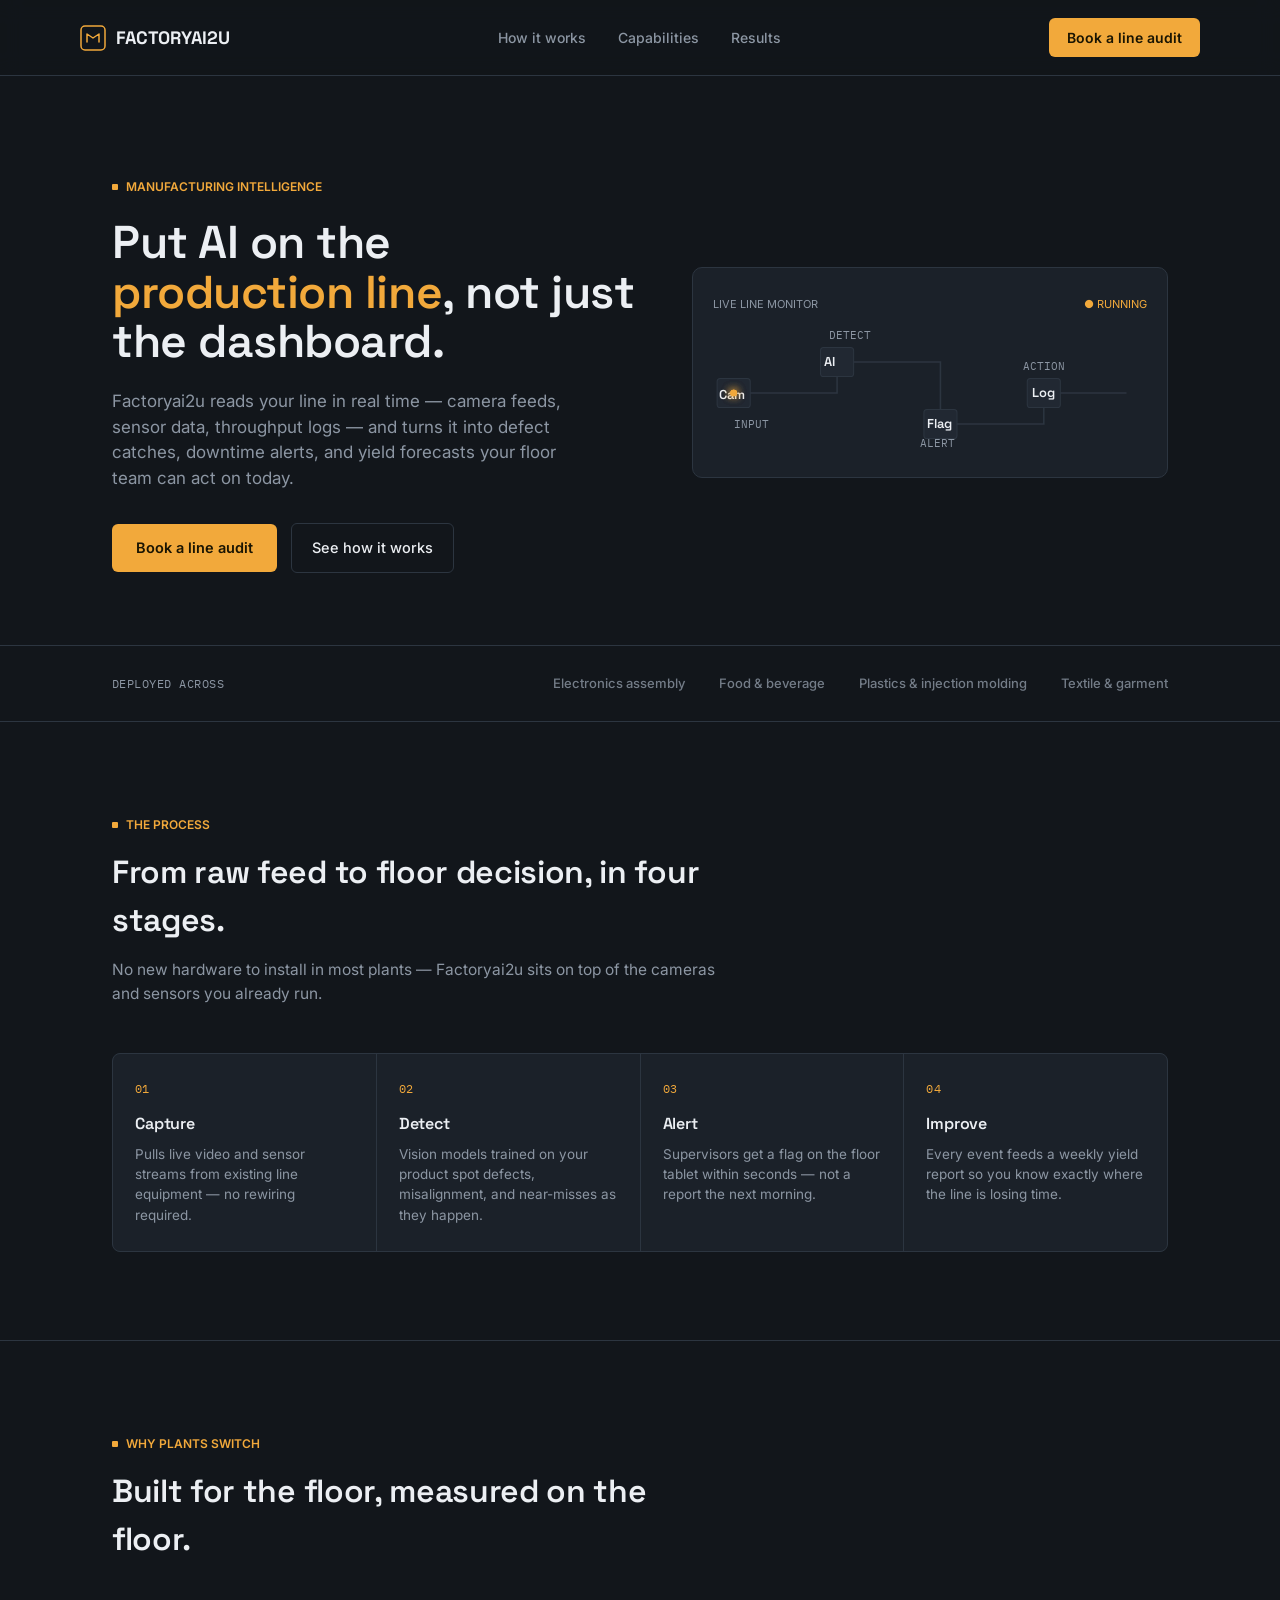
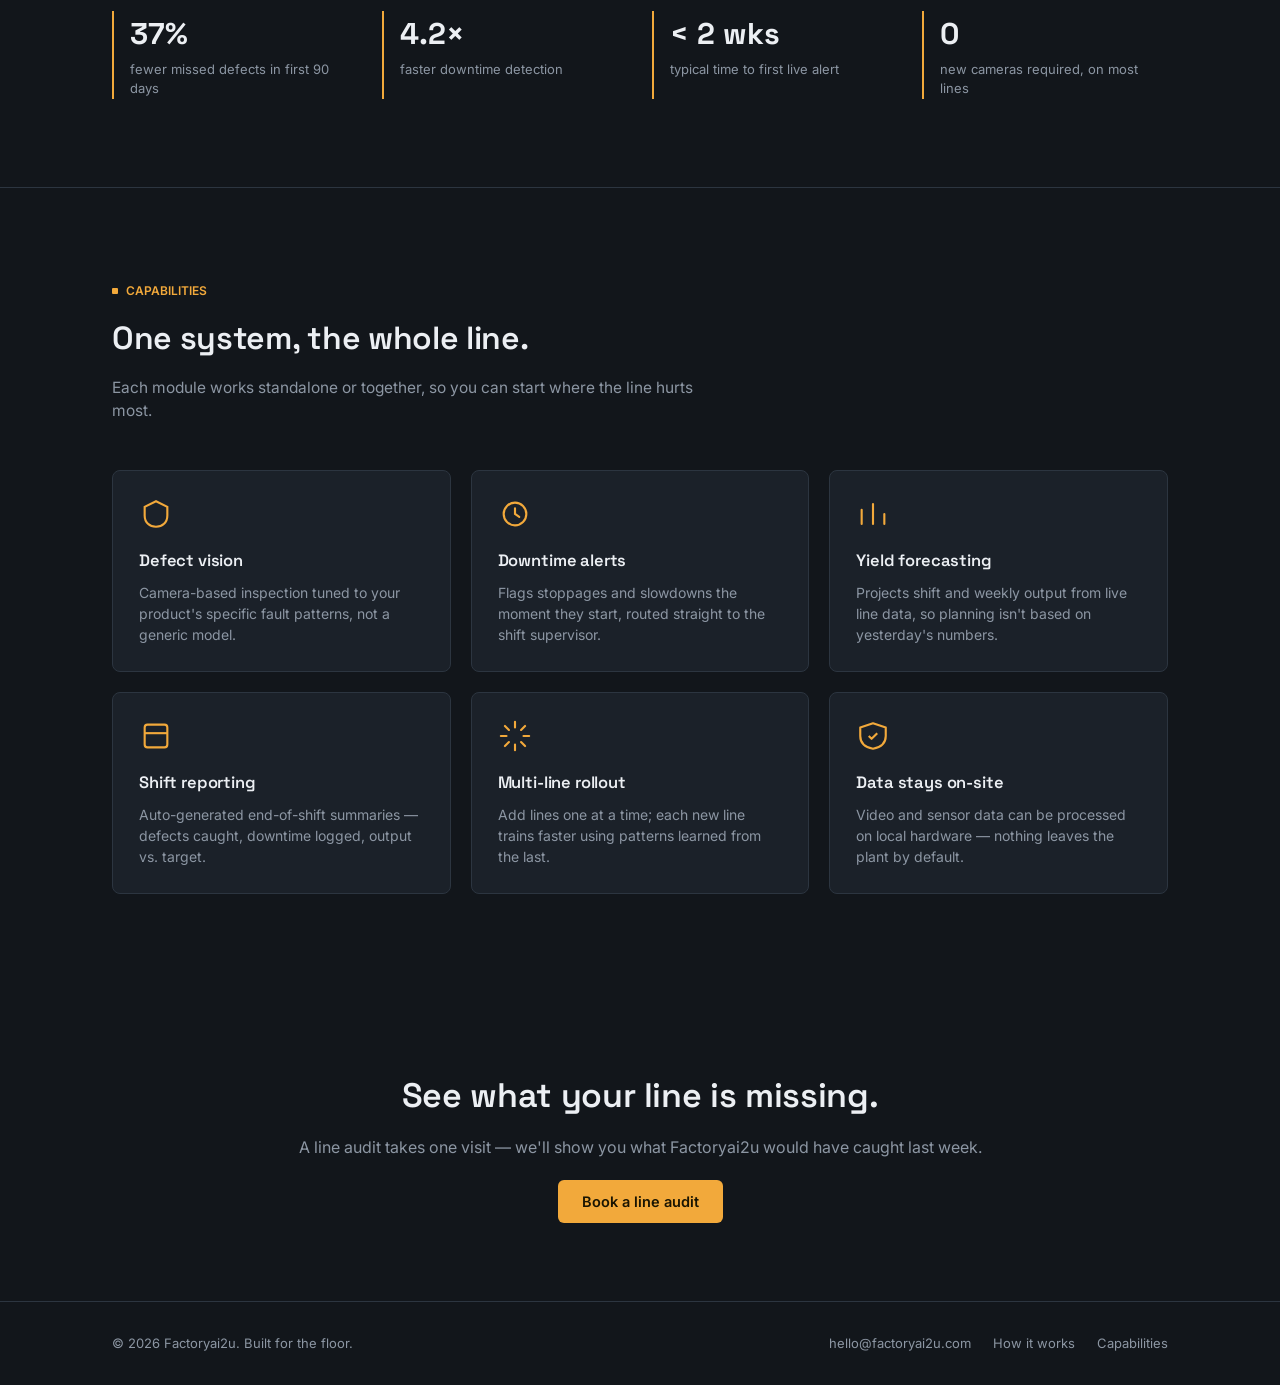
==== index.html @ 5de9c5d9 "Add files via upload" ====
<!DOCTYPE html>
<html lang="en">
<head>
<meta charset="UTF-8">
<meta name="viewport" content="width=device-width, initial-scale=1.0">
<title>Factoryai2u — AI for the Production Line</title>
<link rel="preconnect" href="https://fonts.googleapis.com">
<link href="https://fonts.googleapis.com/css2?family=Space+Grotesk:wght@400;500;600;700&family=Inter:wght@400;500;600&family=IBM+Plex+Mono:wght@400;500&display=swap" rel="stylesheet">
<style>
  :root{
    --bg: #12161B;
    --surface: #1B2129;
    --surface-2: #212832;
    --line: #2C3540;
    --text: #ECEFF3;
    --text-dim: #8C96A3;
    --amber: #F2A93B;
    --steel: #5B87AC;
    --radius: 6px;
  }
  *{ box-sizing: border-box; margin:0; padding:0; }
  html{ scroll-behavior: smooth; }
  body{
    background: var(--bg);
    color: var(--text);
    font-family: 'Inter', sans-serif;
    line-height: 1.5;
    -webkit-font-smoothing: antialiased;
  }
  .mono{ font-family:'IBM Plex Mono', monospace; letter-spacing: 0.04em; }
  h1,h2,h3{ font-family:'Space Grotesk', sans-serif; font-weight: 600; letter-spacing: -0.01em; }
  a{ color: inherit; text-decoration:none; }
  img,svg{ display:block; max-width:100%; }
  .wrap{ max-width: 1120px; margin: 0 auto; padding: 0 32px; }

  /* focus visibility */
  a:focus-visible, button:focus-visible{
    outline: 2px solid var(--amber);
    outline-offset: 3px;
  }

  /* ---------- Header ---------- */
  header{
    position: sticky; top:0; z-index: 50;
    background: rgba(18,22,27,0.85);
    backdrop-filter: blur(10px);
    border-bottom: 1px solid var(--line);
  }
  .nav{
    display:flex; align-items:center; justify-content:space-between;
    padding: 18px 0;
  }
  .logo{
    display:flex; align-items:center; gap:10px;
    font-family:'Space Grotesk', sans-serif; font-weight:700; font-size: 18px;
  }
  .logo-mark{
    width: 26px; height: 26px; flex-shrink:0;
  }
  .nav-links{ display:flex; gap: 32px; }
  .nav-links a{ color: var(--text-dim); font-size: 14px; font-weight:500; transition: color .15s; }
  .nav-links a:hover{ color: var(--text); }
  .nav-cta{
    background: var(--amber); color: #1A1502;
    padding: 9px 18px; border-radius: var(--radius);
    font-size: 14px; font-weight: 600;
    transition: transform .15s ease, box-shadow .15s ease;
  }
  .nav-cta:hover{ transform: translateY(-1px); box-shadow: 0 4px 14px rgba(242,169,59,0.25); }
  .nav-toggle{ display:none; }

  /* ---------- Hero ---------- */
  .hero{
    padding: 96px 0 72px;
    border-bottom: 1px solid var(--line);
    position: relative;
    overflow:hidden;
  }
  .hero-grid{
    display:grid; grid-template-columns: 1.1fr 1fr; gap: 56px; align-items:center;
  }
  .eyebrow{
    display:inline-flex; align-items:center; gap:8px;
    color: var(--amber); font-size: 12px; font-weight:600;
    text-transform: uppercase; margin-bottom: 22px;
  }
  .eyebrow::before{
    content:''; width:6px; height:6px; background: var(--amber); border-radius:1px;
    display:inline-block;
  }
  .hero h1{
    font-size: 46px; line-height: 1.08; margin-bottom: 22px;
  }
  .hero h1 .accent{ color: var(--amber); }
  .hero p.lead{
    color: var(--text-dim); font-size: 17px; max-width: 480px; margin-bottom: 32px;
  }
  .hero-actions{ display:flex; gap: 14px; align-items:center; flex-wrap:wrap; }
  .btn-primary{
    background: var(--amber); color:#1A1502; padding: 13px 24px;
    border-radius: var(--radius); font-weight:600; font-size:14.5px;
    transition: transform .15s ease, box-shadow .15s ease;
  }
  .btn-primary:hover{ transform: translateY(-1px); box-shadow: 0 6px 18px rgba(242,169,59,0.25); }
  .btn-ghost{
    color: var(--text); padding: 13px 20px; font-size:14.5px; font-weight:500;
    border: 1px solid var(--line); border-radius: var(--radius);
    transition: border-color .15s ease, background .15s ease;
  }
  .btn-ghost:hover{ border-color: var(--steel); background: rgba(91,135,172,0.08); }

  /* Schematic diagram - signature element */
  .schematic{
    background: var(--surface);
    border: 1px solid var(--line);
    border-radius: 10px;
    padding: 28px 20px 22px;
    position: relative;
  }
  .schematic-label{
    color: var(--text-dim); font-size: 11px; text-transform: uppercase;
    margin-bottom: 18px; display:flex; justify-content: space-between;
  }
  .schematic-label span:last-child{ color: var(--amber); }
  #line-diagram{ width:100%; height:auto; }
  .flow-dot{
    fill: var(--amber);
    filter: drop-shadow(0 0 4px rgba(242,169,59,0.7));
  }
  .stage-label{
    fill: var(--text-dim); font-family:'IBM Plex Mono', monospace; font-size: 10.5px;
  }
  .stage-title{
    fill: var(--text); font-family:'Space Grotesk', sans-serif; font-size: 12.5px; font-weight:600;
  }
  .flow-path{
    fill:none; stroke: var(--line); stroke-width: 1.5;
  }
  .node-box{
    fill: var(--surface-2); stroke: var(--line); stroke-width:1;
  }

  @media (prefers-reduced-motion: no-preference){
    .flow-dot{ animation: travel 4.5s linear infinite; offset-rotate: 0deg; }
    .flow-dot.d2{ animation-delay: 1.5s; }
    .flow-dot.d3{ animation-delay: 3s; }
    @keyframes travel{
      0%{ offset-distance: 0%; opacity: 0; }
      5%{ opacity: 1; }
      95%{ opacity: 1; }
      100%{ offset-distance: 100%; opacity: 0; }
    }
    .flow-dot{ offset-path: path("M20,60 H120 V30 H220 V90 H320 V60 H400"); }
  }

  /* ---------- Logos strip ---------- */
  .strip{
    padding: 28px 0; border-bottom: 1px solid var(--line);
  }
  .strip-inner{
    display:flex; align-items:center; justify-content:space-between; flex-wrap:wrap; gap: 18px;
  }
  .strip-label{ color: var(--text-dim); font-size: 12px; }
  .strip-items{ display:flex; gap: 34px; flex-wrap:wrap; }
  .strip-items span{ color: var(--text-dim); font-size: 13px; font-weight:500; opacity:.8; }

  /* ---------- Pipeline section ---------- */
  .section{ padding: 88px 0; border-bottom: 1px solid var(--line); }
  .section-head{ max-width: 620px; margin-bottom: 48px; }
  .section-head .eyebrow{ margin-bottom: 14px; }
  .section-head h2{ font-size: 32px; margin-bottom: 14px; }
  .section-head p{ color: var(--text-dim); font-size: 15.5px; }

  .pipeline{
    display:grid; grid-template-columns: repeat(4, 1fr); gap: 1px;
    background: var(--line); border: 1px solid var(--line); border-radius: 8px; overflow:hidden;
  }
  .stage{
    background: var(--surface); padding: 26px 22px;
  }
  .stage .num{
    font-family:'IBM Plex Mono', monospace; color: var(--amber); font-size: 12px; margin-bottom: 14px; display:block;
  }
  .stage h3{ font-size: 16px; margin-bottom: 8px; }
  .stage p{ color: var(--text-dim); font-size: 13.5px; }

  /* ---------- Metrics ---------- */
  .metrics{
    display:grid; grid-template-columns: repeat(4,1fr); gap: 24px;
  }
  .metric{ border-left: 2px solid var(--amber); padding-left: 16px; }
  .metric .val{ font-family:'Space Grotesk', sans-serif; font-size: 30px; font-weight:700; }
  .metric .lbl{ color: var(--text-dim); font-size: 13px; margin-top: 4px; }

  /* ---------- Capabilities ---------- */
  .cap-grid{
    display:grid; grid-template-columns: repeat(3, 1fr); gap: 20px;
  }
  .cap{
    background: var(--surface); border:1px solid var(--line); border-radius: 8px; padding: 26px;
    transition: border-color .15s ease, transform .15s ease;
  }
  .cap:hover{ border-color: var(--steel); transform: translateY(-2px); }
  .cap-icon{ width: 34px; height:34px; margin-bottom: 18px; color: var(--amber); }
  .cap h3{ font-size: 16.5px; margin-bottom: 8px; }
  .cap p{ color: var(--text-dim); font-size: 14px; }

  /* ---------- CTA ---------- */
  .cta{
    padding: 88px 0;
    text-align:center;
  }
  .cta h2{ font-size: 34px; margin-bottom: 14px; }
  .cta p{ color: var(--text-dim); font-size: 16px; margin-bottom: 30px; }

  footer{
    border-top: 1px solid var(--line); padding: 32px 0;
  }
  .foot-row{
    display:flex; justify-content:space-between; align-items:center; flex-wrap:wrap; gap: 14px;
  }
  .foot-row p{ color: var(--text-dim); font-size: 13px; }
  .foot-links{ display:flex; gap: 22px; }
  .foot-links a{ color: var(--text-dim); font-size: 13px; }
  .foot-links a:hover{ color: var(--text); }

  @media (max-width: 860px){
    .hero-grid{ grid-template-columns: 1fr; }
    .hero h1{ font-size: 34px; }
    .pipeline{ grid-template-columns: 1fr 1fr; }
    .metrics{ grid-template-columns: 1fr 1fr; }
    .cap-grid{ grid-template-columns: 1fr; }
    .nav-links{ display:none; }
  }
</style>
</head>
<body>

<header>
  <div class="wrap nav">
    <div class="logo">
      <svg class="logo-mark" viewBox="0 0 26 26" fill="none">
        <rect x="1" y="1" width="24" height="24" rx="4" stroke="#F2A93B" stroke-width="1.5"/>
        <path d="M7 17V9L13 13L19 9V17" stroke="#F2A93B" stroke-width="1.5" stroke-linecap="round" stroke-linejoin="round"/>
      </svg>
      FACTORYAI2U
    </div>
    <nav class="nav-links">
      <a href="#pipeline">How it works</a>
      <a href="#capabilities">Capabilities</a>
      <a href="#metrics">Results</a>
    </nav>
    <a href="#contact" class="nav-cta">Book a line audit</a>
  </div>
</header>

<section class="hero">
  <div class="wrap hero-grid">
    <div>
      <div class="eyebrow">Manufacturing intelligence</div>
      <h1>Put AI on the <span class="accent">production line</span>, not just the dashboard.</h1>
      <p class="lead">Factoryai2u reads your line in real time — camera feeds, sensor data, throughput logs — and turns it into defect catches, downtime alerts, and yield forecasts your floor team can act on today.</p>
      <div class="hero-actions">
        <a href="#contact" class="btn-primary">Book a line audit</a>
        <a href="#pipeline" class="btn-ghost">See how it works</a>
      </div>
    </div>

    <div class="schematic">
      <div class="schematic-label">
        <span>LIVE LINE MONITOR</span>
        <span>● RUNNING</span>
      </div>
      <svg id="line-diagram" viewBox="0 0 420 120" xmlns="http://www.w3.org/2000/svg">
        <path class="flow-path" d="M20,60 H120 V30 H220 V90 H320 V60 H400"/>
        <rect class="node-box" x="4" y="46" width="32" height="28" rx="3"/>
        <rect class="node-box" x="104" y="16" width="32" height="28" rx="3"/>
        <rect class="node-box" x="204" y="76" width="32" height="28" rx="3"/>
        <rect class="node-box" x="304" y="46" width="32" height="28" rx="3"/>
        <text class="stage-label" x="20" y="94">INPUT</text>
        <text class="stage-title" x="6" y="66">Cam</text>
        <text class="stage-label" x="112" y="8">DETECT</text>
        <text class="stage-title" x="107" y="34">AI</text>
        <text class="stage-label" x="200" y="112">ALERT</text>
        <text class="stage-title" x="207" y="94">Flag</text>
        <text class="stage-label" x="300" y="38">ACTION</text>
        <text class="stage-title" x="309" y="64">Log</text>
        <circle class="flow-dot" r="3.2"/>
        <circle class="flow-dot d2" r="3.2"/>
        <circle class="flow-dot d3" r="3.2"/>
      </svg>
    </div>
  </div>
</section>

<section class="strip">
  <div class="wrap strip-inner">
    <span class="strip-label mono">DEPLOYED ACROSS</span>
    <div class="strip-items">
      <span>Electronics assembly</span>
      <span>Food & beverage</span>
      <span>Plastics & injection molding</span>
      <span>Textile & garment</span>
    </div>
  </div>
</section>

<section class="section" id="pipeline">
  <div class="wrap">
    <div class="section-head">
      <div class="eyebrow">The process</div>
      <h2>From raw feed to floor decision, in four stages.</h2>
      <p>No new hardware to install in most plants — Factoryai2u sits on top of the cameras and sensors you already run.</p>
    </div>
    <div class="pipeline">
      <div class="stage">
        <span class="num mono">01</span>
        <h3>Capture</h3>
        <p>Pulls live video and sensor streams from existing line equipment — no rewiring required.</p>
      </div>
      <div class="stage">
        <span class="num mono">02</span>
        <h3>Detect</h3>
        <p>Vision models trained on your product spot defects, misalignment, and near-misses as they happen.</p>
      </div>
      <div class="stage">
        <span class="num mono">03</span>
        <h3>Alert</h3>
        <p>Supervisors get a flag on the floor tablet within seconds — not a report the next morning.</p>
      </div>
      <div class="stage">
        <span class="num mono">04</span>
        <h3>Improve</h3>
        <p>Every event feeds a weekly yield report so you know exactly where the line is losing time.</p>
      </div>
    </div>
  </div>
</section>

<section class="section" id="metrics">
  <div class="wrap">
    <div class="section-head">
      <div class="eyebrow">Why plants switch</div>
      <h2>Built for the floor, measured on the floor.</h2>
    </div>
    <div class="metrics">
      <div class="metric">
        <div class="val">37%</div>
        <div class="lbl">fewer missed defects in first 90 days</div>
      </div>
      <div class="metric">
        <div class="val">4.2×</div>
        <div class="lbl">faster downtime detection</div>
      </div>
      <div class="metric">
        <div class="val">&lt; 2 wks</div>
        <div class="lbl">typical time to first live alert</div>
      </div>
      <div class="metric">
        <div class="val">0</div>
        <div class="lbl">new cameras required, on most lines</div>
      </div>
    </div>
  </div>
</section>

<section class="section" id="capabilities" style="border-bottom:none;">
  <div class="wrap">
    <div class="section-head">
      <div class="eyebrow">Capabilities</div>
      <h2>One system, the whole line.</h2>
      <p>Each module works standalone or together, so you can start where the line hurts most.</p>
    </div>
    <div class="cap-grid">
      <div class="cap">
        <svg class="cap-icon" viewBox="0 0 24 24" fill="none"><path d="M12 3L4 7v6c0 5 3.5 8 8 8s8-3 8-8V7l-8-4z" stroke="currentColor" stroke-width="1.5"/></svg>
        <h3>Defect vision</h3>
        <p>Camera-based inspection tuned to your product's specific fault patterns, not a generic model.</p>
      </div>
      <div class="cap">
        <svg class="cap-icon" viewBox="0 0 24 24" fill="none"><circle cx="12" cy="12" r="8" stroke="currentColor" stroke-width="1.5"/><path d="M12 8v4l3 2" stroke="currentColor" stroke-width="1.5" stroke-linecap="round"/></svg>
        <h3>Downtime alerts</h3>
        <p>Flags stoppages and slowdowns the moment they start, routed straight to the shift supervisor.</p>
      </div>
      <div class="cap">
        <svg class="cap-icon" viewBox="0 0 24 24" fill="none"><path d="M4 19V9M12 19V5M20 19v-7" stroke="currentColor" stroke-width="1.5" stroke-linecap="round"/></svg>
        <h3>Yield forecasting</h3>
        <p>Projects shift and weekly output from live line data, so planning isn't based on yesterday's numbers.</p>
      </div>
      <div class="cap">
        <svg class="cap-icon" viewBox="0 0 24 24" fill="none"><rect x="4" y="4" width="16" height="16" rx="2" stroke="currentColor" stroke-width="1.5"/><path d="M4 10h16" stroke="currentColor" stroke-width="1.5"/></svg>
        <h3>Shift reporting</h3>
        <p>Auto-generated end-of-shift summaries — defects caught, downtime logged, output vs. target.</p>
      </div>
      <div class="cap">
        <svg class="cap-icon" viewBox="0 0 24 24" fill="none"><path d="M12 2v4M12 18v4M4.9 4.9l2.8 2.8M16.3 16.3l2.8 2.8M2 12h4M18 12h4M4.9 19.1l2.8-2.8M16.3 7.7l2.8-2.8" stroke="currentColor" stroke-width="1.5" stroke-linecap="round"/></svg>
        <h3>Multi-line rollout</h3>
        <p>Add lines one at a time; each new line trains faster using patterns learned from the last.</p>
      </div>
      <div class="cap">
        <svg class="cap-icon" viewBox="0 0 24 24" fill="none"><path d="M9 12l2 2 4-4M21 12c0 5-3.5 8-9 9-5.5-1-9-4-9-9V6l9-3 9 3v6z" stroke="currentColor" stroke-width="1.5" stroke-linejoin="round"/></svg>
        <h3>Data stays on-site</h3>
        <p>Video and sensor data can be processed on local hardware — nothing leaves the plant by default.</p>
      </div>
    </div>
  </div>
</section>

<section class="cta">
  <div class="wrap" id="contact">
    <h2>See what your line is missing.</h2>
    <p>A line audit takes one visit — we'll show you what Factoryai2u would have caught last week.</p>
    <a href="mailto:hello@factoryai2u.com" class="btn-primary">Book a line audit</a>
  </div>
</section>

<footer>
  <div class="wrap foot-row">
    <p>© 2026 Factoryai2u. Built for the floor.</p>
    <div class="foot-links">
      <a href="mailto:hello@factoryai2u.com">hello@factoryai2u.com</a>
      <a href="#pipeline">How it works</a>
      <a href="#capabilities">Capabilities</a>
    </div>
  </div>
</footer>

</body>
</html>
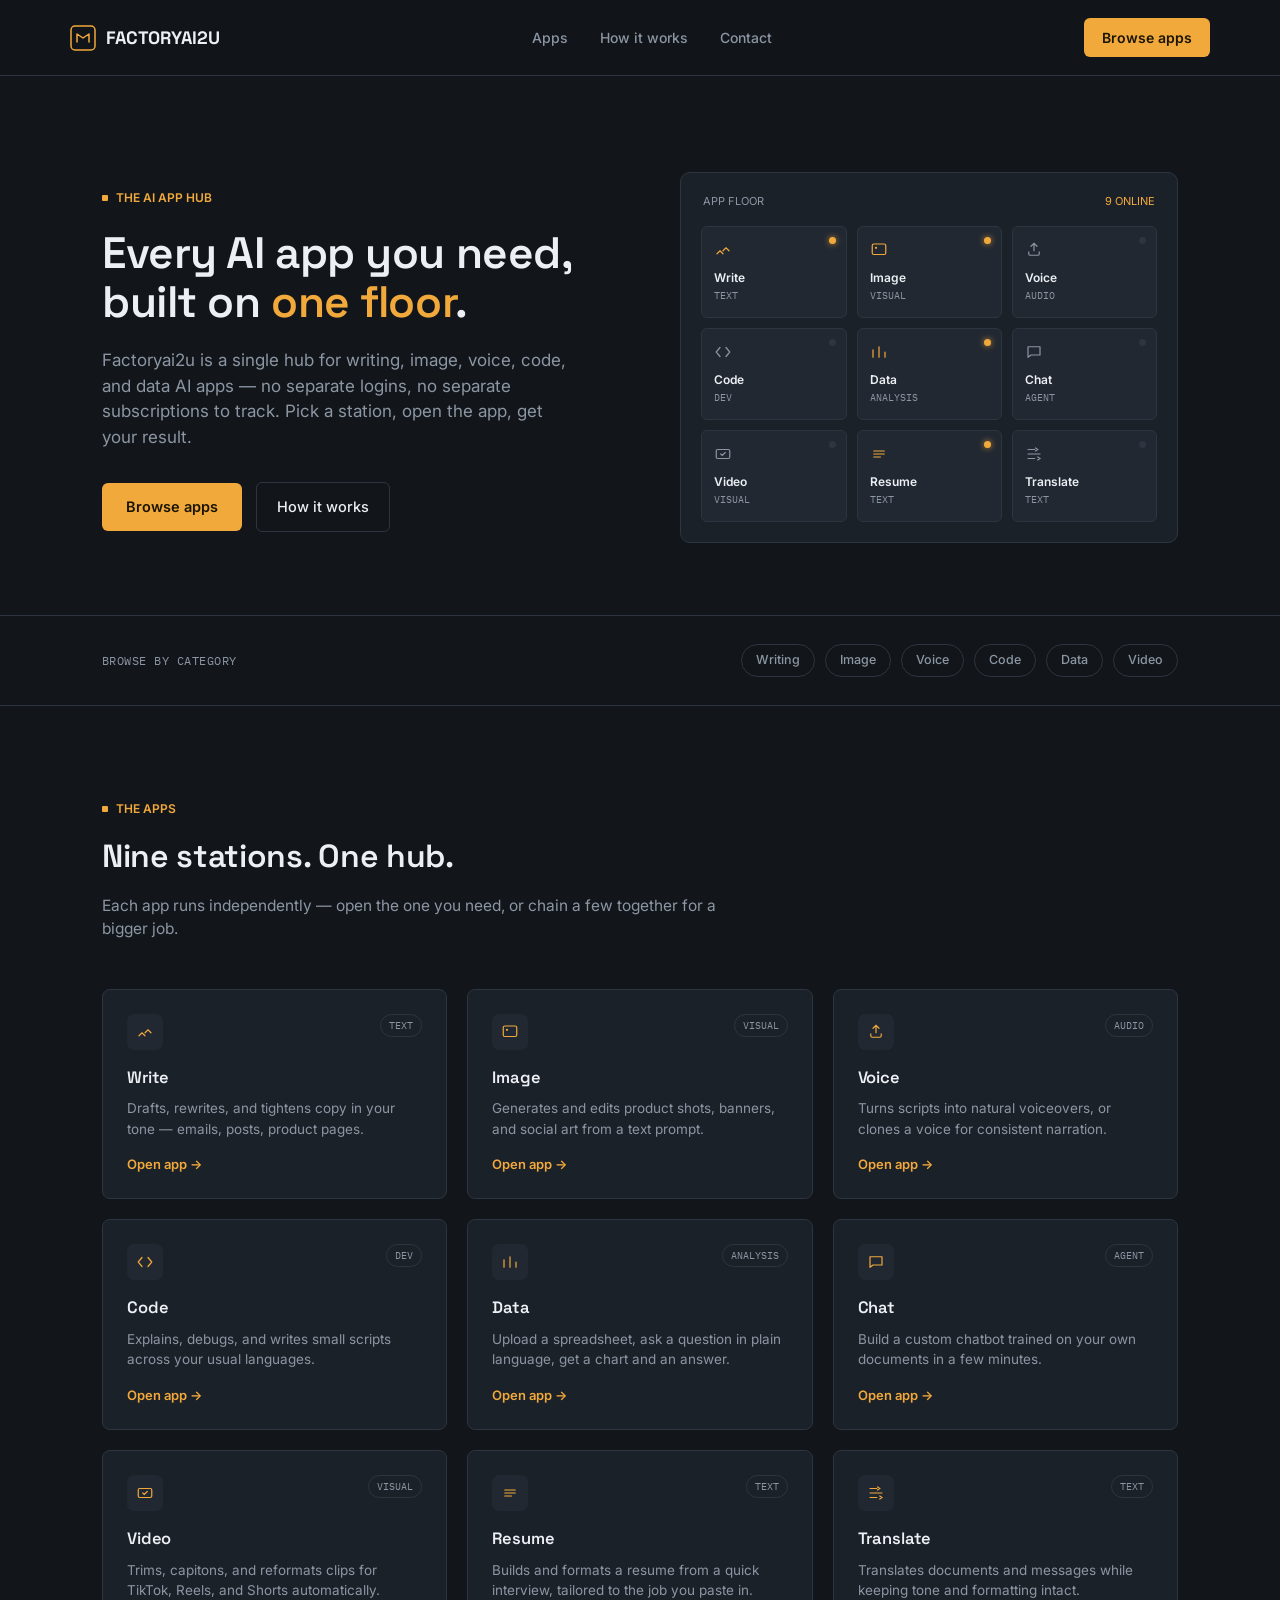
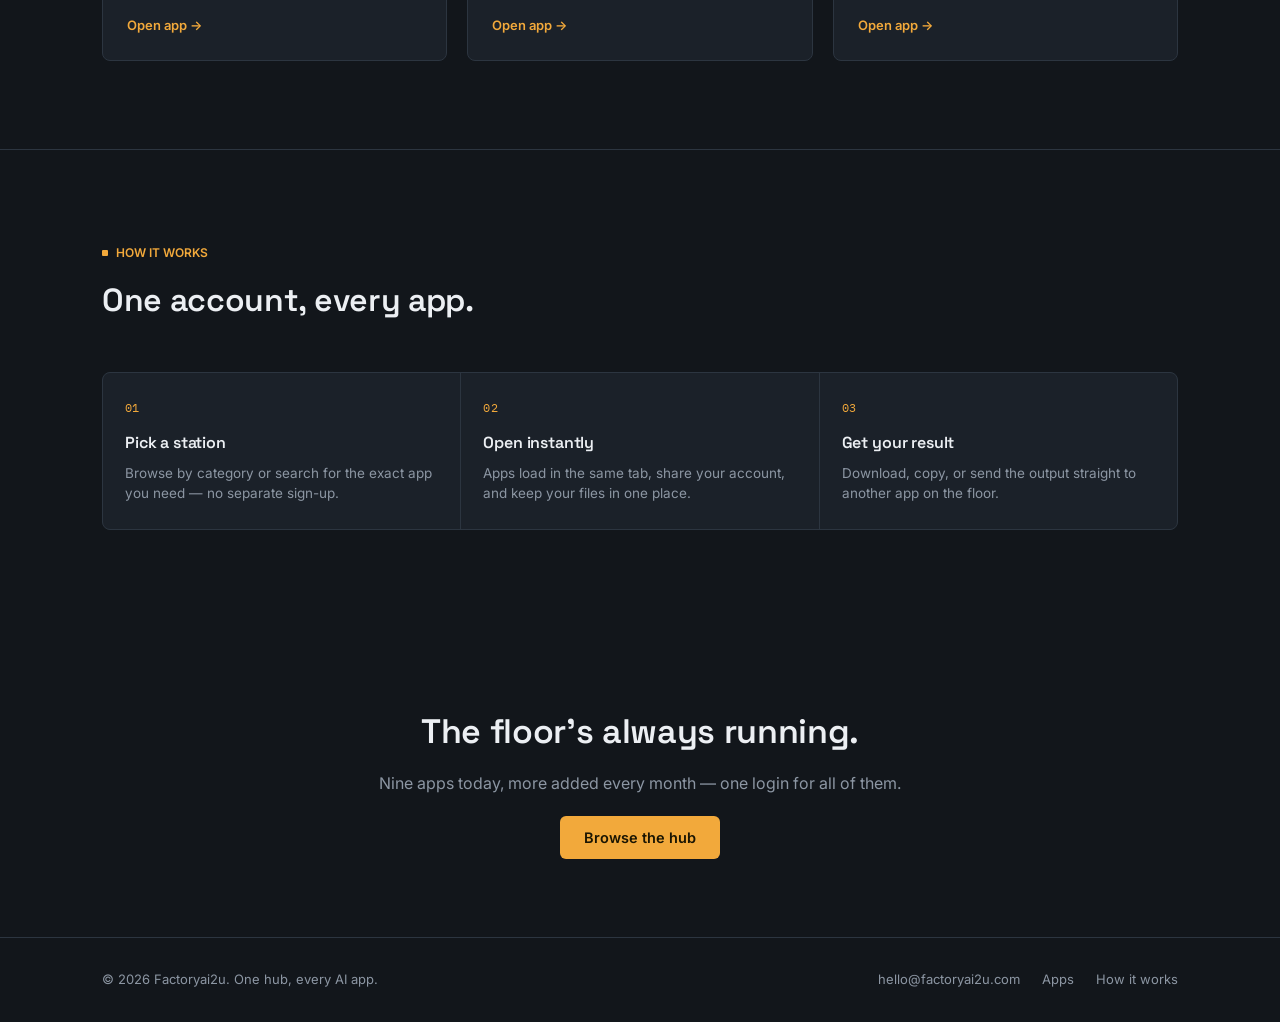
==== commit c3d5920c: "Add files via upload" ====
--- a/index.html
+++ b/index.html
@@ -3,7 +3,7 @@
 <head>
 <meta charset="UTF-8">
 <meta name="viewport" content="width=device-width, initial-scale=1.0">
-<title>Factoryai2u — AI for the Production Line</title>
+<title>Factoryai2u — Every AI app, one floor</title>
 <link rel="preconnect" href="https://fonts.googleapis.com">
 <link href="https://fonts.googleapis.com/css2?family=Space+Grotesk:wght@400;500;600;700&family=Inter:wght@400;500;600&family=IBM+Plex+Mono:wght@400;500&display=swap" rel="stylesheet">
 <style>
@@ -21,85 +21,50 @@
   *{ box-sizing: border-box; margin:0; padding:0; }
   html{ scroll-behavior: smooth; }
   body{
-    background: var(--bg);
-    color: var(--text);
-    font-family: 'Inter', sans-serif;
-    line-height: 1.5;
+    background: var(--bg); color: var(--text);
+    font-family: 'Inter', sans-serif; line-height: 1.5;
     -webkit-font-smoothing: antialiased;
   }
   .mono{ font-family:'IBM Plex Mono', monospace; letter-spacing: 0.04em; }
   h1,h2,h3{ font-family:'Space Grotesk', sans-serif; font-weight: 600; letter-spacing: -0.01em; }
   a{ color: inherit; text-decoration:none; }
   img,svg{ display:block; max-width:100%; }
-  .wrap{ max-width: 1120px; margin: 0 auto; padding: 0 32px; }
-
-  /* focus visibility */
-  a:focus-visible, button:focus-visible{
-    outline: 2px solid var(--amber);
-    outline-offset: 3px;
-  }
+  .wrap{ max-width: 1140px; margin: 0 auto; padding: 0 32px; }
+  a:focus-visible, button:focus-visible{ outline: 2px solid var(--amber); outline-offset: 3px; }
 
   /* ---------- Header ---------- */
   header{
     position: sticky; top:0; z-index: 50;
-    background: rgba(18,22,27,0.85);
-    backdrop-filter: blur(10px);
+    background: rgba(18,22,27,0.85); backdrop-filter: blur(10px);
     border-bottom: 1px solid var(--line);
   }
-  .nav{
-    display:flex; align-items:center; justify-content:space-between;
-    padding: 18px 0;
-  }
-  .logo{
-    display:flex; align-items:center; gap:10px;
-    font-family:'Space Grotesk', sans-serif; font-weight:700; font-size: 18px;
-  }
-  .logo-mark{
-    width: 26px; height: 26px; flex-shrink:0;
-  }
+  .nav{ display:flex; align-items:center; justify-content:space-between; padding: 18px 0; }
+  .logo{ display:flex; align-items:center; gap:10px; font-family:'Space Grotesk', sans-serif; font-weight:700; font-size: 18px; }
+  .logo-mark{ width: 26px; height: 26px; flex-shrink:0; }
   .nav-links{ display:flex; gap: 32px; }
   .nav-links a{ color: var(--text-dim); font-size: 14px; font-weight:500; transition: color .15s; }
   .nav-links a:hover{ color: var(--text); }
   .nav-cta{
-    background: var(--amber); color: #1A1502;
-    padding: 9px 18px; border-radius: var(--radius);
-    font-size: 14px; font-weight: 600;
-    transition: transform .15s ease, box-shadow .15s ease;
+    background: var(--amber); color: #1A1502; padding: 9px 18px; border-radius: var(--radius);
+    font-size: 14px; font-weight: 600; transition: transform .15s ease, box-shadow .15s ease;
   }
   .nav-cta:hover{ transform: translateY(-1px); box-shadow: 0 4px 14px rgba(242,169,59,0.25); }
-  .nav-toggle{ display:none; }
 
   /* ---------- Hero ---------- */
-  .hero{
-    padding: 96px 0 72px;
-    border-bottom: 1px solid var(--line);
-    position: relative;
-    overflow:hidden;
-  }
-  .hero-grid{
-    display:grid; grid-template-columns: 1.1fr 1fr; gap: 56px; align-items:center;
-  }
+  .hero{ padding: 96px 0 72px; border-bottom: 1px solid var(--line); }
+  .hero-grid{ display:grid; grid-template-columns: 1.05fr 1fr; gap: 56px; align-items:center; }
   .eyebrow{
-    display:inline-flex; align-items:center; gap:8px;
-    color: var(--amber); font-size: 12px; font-weight:600;
-    text-transform: uppercase; margin-bottom: 22px;
-  }
-  .eyebrow::before{
-    content:''; width:6px; height:6px; background: var(--amber); border-radius:1px;
-    display:inline-block;
-  }
-  .hero h1{
-    font-size: 46px; line-height: 1.08; margin-bottom: 22px;
-  }
+    display:inline-flex; align-items:center; gap:8px; color: var(--amber);
+    font-size: 12px; font-weight:600; text-transform: uppercase; margin-bottom: 22px;
+  }
+  .eyebrow::before{ content:''; width:6px; height:6px; background: var(--amber); border-radius:1px; display:inline-block; }
+  .hero h1{ font-size: 44px; line-height: 1.1; margin-bottom: 22px; }
   .hero h1 .accent{ color: var(--amber); }
-  .hero p.lead{
-    color: var(--text-dim); font-size: 17px; max-width: 480px; margin-bottom: 32px;
-  }
+  .hero p.lead{ color: var(--text-dim); font-size: 17px; max-width: 480px; margin-bottom: 32px; }
   .hero-actions{ display:flex; gap: 14px; align-items:center; flex-wrap:wrap; }
   .btn-primary{
-    background: var(--amber); color:#1A1502; padding: 13px 24px;
-    border-radius: var(--radius); font-weight:600; font-size:14.5px;
-    transition: transform .15s ease, box-shadow .15s ease;
+    background: var(--amber); color:#1A1502; padding: 13px 24px; border-radius: var(--radius);
+    font-weight:600; font-size:14.5px; transition: transform .15s ease, box-shadow .15s ease;
   }
   .btn-primary:hover{ transform: translateY(-1px); box-shadow: 0 6px 18px rgba(242,169,59,0.25); }
   .btn-ghost{
@@ -109,116 +74,96 @@
   }
   .btn-ghost:hover{ border-color: var(--steel); background: rgba(91,135,172,0.08); }
 
-  /* Schematic diagram - signature element */
-  .schematic{
-    background: var(--surface);
-    border: 1px solid var(--line);
-    border-radius: 10px;
-    padding: 28px 20px 22px;
-    position: relative;
-  }
-  .schematic-label{
+  /* Control panel — signature element */
+  .panel{
+    background: var(--surface); border: 1px solid var(--line); border-radius: 10px;
+    padding: 20px; position: relative;
+  }
+  .panel-label{
     color: var(--text-dim); font-size: 11px; text-transform: uppercase;
-    margin-bottom: 18px; display:flex; justify-content: space-between;
-  }
-  .schematic-label span:last-child{ color: var(--amber); }
-  #line-diagram{ width:100%; height:auto; }
-  .flow-dot{
-    fill: var(--amber);
-    filter: drop-shadow(0 0 4px rgba(242,169,59,0.7));
-  }
-  .stage-label{
-    fill: var(--text-dim); font-family:'IBM Plex Mono', monospace; font-size: 10.5px;
-  }
-  .stage-title{
-    fill: var(--text); font-family:'Space Grotesk', sans-serif; font-size: 12.5px; font-weight:600;
-  }
-  .flow-path{
-    fill:none; stroke: var(--line); stroke-width: 1.5;
-  }
-  .node-box{
-    fill: var(--surface-2); stroke: var(--line); stroke-width:1;
-  }
+    margin-bottom: 16px; display:flex; justify-content: space-between; padding: 0 2px;
+  }
+  .panel-label span:last-child{ color: var(--amber); }
+  .panel-grid{
+    display:grid; grid-template-columns: repeat(3, 1fr); gap: 10px;
+  }
+  .station{
+    background: var(--surface-2); border: 1px solid var(--line); border-radius: 6px;
+    padding: 14px 12px; position:relative;
+  }
+  .station .led{
+    width: 7px; height:7px; border-radius: 50%; background: var(--line);
+    position:absolute; top: 10px; right: 10px;
+  }
+  .station.active .led{ background: var(--amber); box-shadow: 0 0 6px rgba(242,169,59,0.8); }
+  .station .icon{ width: 18px; height:18px; color: var(--text-dim); margin-bottom: 10px; }
+  .station.active .icon{ color: var(--amber); }
+  .station .name{ font-size: 12px; font-weight:600; }
+  .station .cat{ font-family:'IBM Plex Mono', monospace; font-size: 9.5px; color: var(--text-dim); margin-top:2px; display:block; }
 
   @media (prefers-reduced-motion: no-preference){
-    .flow-dot{ animation: travel 4.5s linear infinite; offset-rotate: 0deg; }
-    .flow-dot.d2{ animation-delay: 1.5s; }
-    .flow-dot.d3{ animation-delay: 3s; }
-    @keyframes travel{
-      0%{ offset-distance: 0%; opacity: 0; }
-      5%{ opacity: 1; }
-      95%{ opacity: 1; }
-      100%{ offset-distance: 100%; opacity: 0; }
+    .station.active{ animation: pulse-cycle 6s ease-in-out infinite; }
+    .station.active:nth-child(2){ animation-delay: 1s; }
+    .station.active:nth-child(5){ animation-delay: 2s; }
+    .station.active:nth-child(8){ animation-delay: 3s; }
+    @keyframes pulse-cycle{
+      0%, 100%{ border-color: var(--line); }
+      10%, 25%{ border-color: var(--amber); }
     }
-    .flow-dot{ offset-path: path("M20,60 H120 V30 H220 V90 H320 V60 H400"); }
-  }
-
-  /* ---------- Logos strip ---------- */
-  .strip{
-    padding: 28px 0; border-bottom: 1px solid var(--line);
-  }
-  .strip-inner{
-    display:flex; align-items:center; justify-content:space-between; flex-wrap:wrap; gap: 18px;
-  }
+  }
+
+  /* ---------- Strip ---------- */
+  .strip{ padding: 28px 0; border-bottom: 1px solid var(--line); }
+  .strip-inner{ display:flex; align-items:center; justify-content:space-between; flex-wrap:wrap; gap: 18px; }
   .strip-label{ color: var(--text-dim); font-size: 12px; }
-  .strip-items{ display:flex; gap: 34px; flex-wrap:wrap; }
-  .strip-items span{ color: var(--text-dim); font-size: 13px; font-weight:500; opacity:.8; }
-
-  /* ---------- Pipeline section ---------- */
+  .strip-items{ display:flex; gap: 10px; flex-wrap:wrap; }
+  .chip{
+    border: 1px solid var(--line); color: var(--text-dim); font-size: 12.5px;
+    padding: 6px 14px; border-radius: 999px; font-weight:500;
+    transition: border-color .15s ease, color .15s ease;
+  }
+  .chip:hover{ border-color: var(--steel); color: var(--text); }
+
+  /* ---------- Section ---------- */
   .section{ padding: 88px 0; border-bottom: 1px solid var(--line); }
   .section-head{ max-width: 620px; margin-bottom: 48px; }
   .section-head .eyebrow{ margin-bottom: 14px; }
   .section-head h2{ font-size: 32px; margin-bottom: 14px; }
   .section-head p{ color: var(--text-dim); font-size: 15.5px; }
 
-  .pipeline{
-    display:grid; grid-template-columns: repeat(4, 1fr); gap: 1px;
-    background: var(--line); border: 1px solid var(--line); border-radius: 8px; overflow:hidden;
-  }
-  .stage{
-    background: var(--surface); padding: 26px 22px;
-  }
-  .stage .num{
-    font-family:'IBM Plex Mono', monospace; color: var(--amber); font-size: 12px; margin-bottom: 14px; display:block;
-  }
-  .stage h3{ font-size: 16px; margin-bottom: 8px; }
-  .stage p{ color: var(--text-dim); font-size: 13.5px; }
-
-  /* ---------- Metrics ---------- */
-  .metrics{
-    display:grid; grid-template-columns: repeat(4,1fr); gap: 24px;
-  }
-  .metric{ border-left: 2px solid var(--amber); padding-left: 16px; }
-  .metric .val{ font-family:'Space Grotesk', sans-serif; font-size: 30px; font-weight:700; }
-  .metric .lbl{ color: var(--text-dim); font-size: 13px; margin-top: 4px; }
-
-  /* ---------- Capabilities ---------- */
-  .cap-grid{
-    display:grid; grid-template-columns: repeat(3, 1fr); gap: 20px;
-  }
-  .cap{
-    background: var(--surface); border:1px solid var(--line); border-radius: 8px; padding: 26px;
+  /* ---------- App grid ---------- */
+  .app-grid{ display:grid; grid-template-columns: repeat(3, 1fr); gap: 20px; }
+  .app-card{
+    background: var(--surface); border:1px solid var(--line); border-radius: 8px; padding: 24px;
     transition: border-color .15s ease, transform .15s ease;
-  }
-  .cap:hover{ border-color: var(--steel); transform: translateY(-2px); }
-  .cap-icon{ width: 34px; height:34px; margin-bottom: 18px; color: var(--amber); }
-  .cap h3{ font-size: 16.5px; margin-bottom: 8px; }
-  .cap p{ color: var(--text-dim); font-size: 14px; }
+    display:flex; flex-direction:column; height:100%;
+  }
+  .app-card:hover{ border-color: var(--steel); transform: translateY(-2px); }
+  .app-top{ display:flex; align-items:flex-start; justify-content:space-between; margin-bottom:16px; }
+  .app-icon{
+    width: 36px; height:36px; border-radius:7px; background: var(--surface-2);
+    display:flex; align-items:center; justify-content:center; color: var(--amber);
+  }
+  .app-icon svg{ width:18px; height:18px; }
+  .app-tag{ font-family:'IBM Plex Mono', monospace; font-size: 10px; color: var(--text-dim); border:1px solid var(--line); padding: 3px 8px; border-radius: 999px; }
+  .app-card h3{ font-size: 16.5px; margin-bottom: 8px; }
+  .app-card p{ color: var(--text-dim); font-size: 13.5px; flex-grow:1; margin-bottom: 16px; }
+  .app-open{ font-size: 13px; font-weight:600; color: var(--amber); display:inline-flex; align-items:center; gap:6px; }
+
+  /* ---------- Steps ---------- */
+  .steps{ display:grid; grid-template-columns: repeat(3, 1fr); gap: 1px; background: var(--line); border:1px solid var(--line); border-radius:8px; overflow:hidden; }
+  .step{ background: var(--surface); padding: 26px 22px; }
+  .step .num{ font-family:'IBM Plex Mono', monospace; color: var(--amber); font-size: 12px; margin-bottom: 14px; display:block; }
+  .step h3{ font-size: 16px; margin-bottom: 8px; }
+  .step p{ color: var(--text-dim); font-size: 13.5px; }
 
   /* ---------- CTA ---------- */
-  .cta{
-    padding: 88px 0;
-    text-align:center;
-  }
+  .cta{ padding: 88px 0; text-align:center; }
   .cta h2{ font-size: 34px; margin-bottom: 14px; }
   .cta p{ color: var(--text-dim); font-size: 16px; margin-bottom: 30px; }
 
-  footer{
-    border-top: 1px solid var(--line); padding: 32px 0;
-  }
-  .foot-row{
-    display:flex; justify-content:space-between; align-items:center; flex-wrap:wrap; gap: 14px;
-  }
+  footer{ border-top: 1px solid var(--line); padding: 32px 0; }
+  .foot-row{ display:flex; justify-content:space-between; align-items:center; flex-wrap:wrap; gap: 14px; }
   .foot-row p{ color: var(--text-dim); font-size: 13px; }
   .foot-links{ display:flex; gap: 22px; }
   .foot-links a{ color: var(--text-dim); font-size: 13px; }
@@ -226,11 +171,14 @@
 
   @media (max-width: 860px){
     .hero-grid{ grid-template-columns: 1fr; }
-    .hero h1{ font-size: 34px; }
-    .pipeline{ grid-template-columns: 1fr 1fr; }
-    .metrics{ grid-template-columns: 1fr 1fr; }
-    .cap-grid{ grid-template-columns: 1fr; }
+    .hero h1{ font-size: 32px; }
+    .app-grid{ grid-template-columns: 1fr 1fr; }
+    .steps{ grid-template-columns: 1fr; }
+    .panel-grid{ grid-template-columns: repeat(3, 1fr); }
     .nav-links{ display:none; }
+  }
+  @media (max-width: 560px){
+    .app-grid{ grid-template-columns: 1fr; }
   }
 </style>
 </head>
@@ -246,161 +194,220 @@
       FACTORYAI2U
     </div>
     <nav class="nav-links">
-      <a href="#pipeline">How it works</a>
-      <a href="#capabilities">Capabilities</a>
-      <a href="#metrics">Results</a>
+      <a href="#apps">Apps</a>
+      <a href="#how">How it works</a>
+      <a href="#contact">Contact</a>
     </nav>
-    <a href="#contact" class="nav-cta">Book a line audit</a>
+    <a href="#apps" class="nav-cta">Browse apps</a>
   </div>
 </header>
 
 <section class="hero">
   <div class="wrap hero-grid">
     <div>
-      <div class="eyebrow">Manufacturing intelligence</div>
-      <h1>Put AI on the <span class="accent">production line</span>, not just the dashboard.</h1>
-      <p class="lead">Factoryai2u reads your line in real time — camera feeds, sensor data, throughput logs — and turns it into defect catches, downtime alerts, and yield forecasts your floor team can act on today.</p>
+      <div class="eyebrow">The AI app hub</div>
+      <h1>Every AI app you need, built on <span class="accent">one floor</span>.</h1>
+      <p class="lead">Factoryai2u is a single hub for writing, image, voice, code, and data AI apps — no separate logins, no separate subscriptions to track. Pick a station, open the app, get your result.</p>
       <div class="hero-actions">
-        <a href="#contact" class="btn-primary">Book a line audit</a>
-        <a href="#pipeline" class="btn-ghost">See how it works</a>
-      </div>
-    </div>
-
-    <div class="schematic">
-      <div class="schematic-label">
-        <span>LIVE LINE MONITOR</span>
-        <span>● RUNNING</span>
-      </div>
-      <svg id="line-diagram" viewBox="0 0 420 120" xmlns="http://www.w3.org/2000/svg">
-        <path class="flow-path" d="M20,60 H120 V30 H220 V90 H320 V60 H400"/>
-        <rect class="node-box" x="4" y="46" width="32" height="28" rx="3"/>
-        <rect class="node-box" x="104" y="16" width="32" height="28" rx="3"/>
-        <rect class="node-box" x="204" y="76" width="32" height="28" rx="3"/>
-        <rect class="node-box" x="304" y="46" width="32" height="28" rx="3"/>
-        <text class="stage-label" x="20" y="94">INPUT</text>
-        <text class="stage-title" x="6" y="66">Cam</text>
-        <text class="stage-label" x="112" y="8">DETECT</text>
-        <text class="stage-title" x="107" y="34">AI</text>
-        <text class="stage-label" x="200" y="112">ALERT</text>
-        <text class="stage-title" x="207" y="94">Flag</text>
-        <text class="stage-label" x="300" y="38">ACTION</text>
-        <text class="stage-title" x="309" y="64">Log</text>
-        <circle class="flow-dot" r="3.2"/>
-        <circle class="flow-dot d2" r="3.2"/>
-        <circle class="flow-dot d3" r="3.2"/>
-      </svg>
+        <a href="#apps" class="btn-primary">Browse apps</a>
+        <a href="#how" class="btn-ghost">How it works</a>
+      </div>
+    </div>
+
+    <div class="panel">
+      <div class="panel-label">
+        <span>APP FLOOR</span>
+        <span>9 ONLINE</span>
+      </div>
+      <div class="panel-grid">
+        <div class="station active">
+          <div class="led"></div>
+          <svg class="icon" viewBox="0 0 24 24" fill="none"><path d="M4 17l4-4 4 4M12 13l4-4 4 4" stroke="currentColor" stroke-width="1.6" stroke-linecap="round"/></svg>
+          <div class="name">Write</div><span class="cat">TEXT</span>
+        </div>
+        <div class="station active">
+          <div class="led"></div>
+          <svg class="icon" viewBox="0 0 24 24" fill="none"><rect x="3" y="4" width="18" height="14" rx="2" stroke="currentColor" stroke-width="1.6"/><circle cx="8" cy="9" r="1.5" fill="currentColor"/></svg>
+          <div class="name">Image</div><span class="cat">VISUAL</span>
+        </div>
+        <div class="station">
+          <div class="led"></div>
+          <svg class="icon" viewBox="0 0 24 24" fill="none"><path d="M12 3v10M8 7l4-4 4 4" stroke="currentColor" stroke-width="1.6" stroke-linecap="round"/><path d="M5 14v3a2 2 0 002 2h10a2 2 0 002-2v-3" stroke="currentColor" stroke-width="1.6"/></svg>
+          <div class="name">Voice</div><span class="cat">AUDIO</span>
+        </div>
+        <div class="station">
+          <div class="led"></div>
+          <svg class="icon" viewBox="0 0 24 24" fill="none"><path d="M8 6l-5 6 5 6M16 6l5 6-5 6" stroke="currentColor" stroke-width="1.6" stroke-linecap="round" stroke-linejoin="round"/></svg>
+          <div class="name">Code</div><span class="cat">DEV</span>
+        </div>
+        <div class="station active">
+          <div class="led"></div>
+          <svg class="icon" viewBox="0 0 24 24" fill="none"><path d="M4 19V9M12 19V5M20 19v-7" stroke="currentColor" stroke-width="1.6" stroke-linecap="round"/></svg>
+          <div class="name">Data</div><span class="cat">ANALYSIS</span>
+        </div>
+        <div class="station">
+          <div class="led"></div>
+          <svg class="icon" viewBox="0 0 24 24" fill="none"><path d="M4 5h16v11H8l-4 3V5z" stroke="currentColor" stroke-width="1.6" stroke-linejoin="round"/></svg>
+          <div class="name">Chat</div><span class="cat">AGENT</span>
+        </div>
+        <div class="station">
+          <div class="led"></div>
+          <svg class="icon" viewBox="0 0 24 24" fill="none"><rect x="3" y="6" width="18" height="12" rx="2" stroke="currentColor" stroke-width="1.6"/><path d="M9 12l2 2 4-4" stroke="currentColor" stroke-width="1.6" stroke-linecap="round"/></svg>
+          <div class="name">Video</div><span class="cat">VISUAL</span>
+        </div>
+        <div class="station active">
+          <div class="led"></div>
+          <svg class="icon" viewBox="0 0 24 24" fill="none"><path d="M5 8h14M5 12h14M5 16h9" stroke="currentColor" stroke-width="1.6" stroke-linecap="round"/></svg>
+          <div class="name">Resume</div><span class="cat">TEXT</span>
+        </div>
+        <div class="station">
+          <div class="led"></div>
+          <svg class="icon" viewBox="0 0 24 24" fill="none"><path d="M4 6h9M4 12h16M4 18h9" stroke="currentColor" stroke-width="1.6" stroke-linecap="round"/><path d="M14 4l3 2-3 2M17 16l3 2-3 2" stroke="currentColor" stroke-width="1.6" stroke-linecap="round"/></svg>
+          <div class="name">Translate</div><span class="cat">TEXT</span>
+        </div>
+      </div>
     </div>
   </div>
 </section>
 
 <section class="strip">
   <div class="wrap strip-inner">
-    <span class="strip-label mono">DEPLOYED ACROSS</span>
+    <span class="strip-label mono">BROWSE BY CATEGORY</span>
     <div class="strip-items">
-      <span>Electronics assembly</span>
-      <span>Food & beverage</span>
-      <span>Plastics & injection molding</span>
-      <span>Textile & garment</span>
+      <a href="#apps" class="chip">Writing</a>
+      <a href="#apps" class="chip">Image</a>
+      <a href="#apps" class="chip">Voice</a>
+      <a href="#apps" class="chip">Code</a>
+      <a href="#apps" class="chip">Data</a>
+      <a href="#apps" class="chip">Video</a>
     </div>
   </div>
 </section>
 
-<section class="section" id="pipeline">
+<section class="section" id="apps">
   <div class="wrap">
     <div class="section-head">
-      <div class="eyebrow">The process</div>
-      <h2>From raw feed to floor decision, in four stages.</h2>
-      <p>No new hardware to install in most plants — Factoryai2u sits on top of the cameras and sensors you already run.</p>
-    </div>
-    <div class="pipeline">
-      <div class="stage">
-        <span class="num mono">01</span>
-        <h3>Capture</h3>
-        <p>Pulls live video and sensor streams from existing line equipment — no rewiring required.</p>
-      </div>
-      <div class="stage">
-        <span class="num mono">02</span>
-        <h3>Detect</h3>
-        <p>Vision models trained on your product spot defects, misalignment, and near-misses as they happen.</p>
-      </div>
-      <div class="stage">
-        <span class="num mono">03</span>
-        <h3>Alert</h3>
-        <p>Supervisors get a flag on the floor tablet within seconds — not a report the next morning.</p>
-      </div>
-      <div class="stage">
-        <span class="num mono">04</span>
-        <h3>Improve</h3>
-        <p>Every event feeds a weekly yield report so you know exactly where the line is losing time.</p>
-      </div>
+      <div class="eyebrow">The apps</div>
+      <h2>Nine stations. One hub.</h2>
+      <p>Each app runs independently — open the one you need, or chain a few together for a bigger job.</p>
+    </div>
+    <div class="app-grid">
+
+      <div class="app-card">
+        <div class="app-top">
+          <div class="app-icon"><svg viewBox="0 0 24 24" fill="none"><path d="M4 17l4-4 4 4M12 13l4-4 4 4" stroke="currentColor" stroke-width="1.6" stroke-linecap="round"/></svg></div>
+          <span class="app-tag">TEXT</span>
+        </div>
+        <h3>Write</h3>
+        <p>Drafts, rewrites, and tightens copy in your tone — emails, posts, product pages.</p>
+        <a href="#" class="app-open">Open app →</a>
+      </div>
+
+      <div class="app-card">
+        <div class="app-top">
+          <div class="app-icon"><svg viewBox="0 0 24 24" fill="none"><rect x="3" y="4" width="18" height="14" rx="2" stroke="currentColor" stroke-width="1.6"/><circle cx="8" cy="9" r="1.5" fill="currentColor"/></svg></div>
+          <span class="app-tag">VISUAL</span>
+        </div>
+        <h3>Image</h3>
+        <p>Generates and edits product shots, banners, and social art from a text prompt.</p>
+        <a href="#" class="app-open">Open app →</a>
+      </div>
+
+      <div class="app-card">
+        <div class="app-top">
+          <div class="app-icon"><svg viewBox="0 0 24 24" fill="none"><path d="M12 3v10M8 7l4-4 4 4" stroke="currentColor" stroke-width="1.6" stroke-linecap="round"/><path d="M5 14v3a2 2 0 002 2h10a2 2 0 002-2v-3" stroke="currentColor" stroke-width="1.6"/></svg></div>
+          <span class="app-tag">AUDIO</span>
+        </div>
+        <h3>Voice</h3>
+        <p>Turns scripts into natural voiceovers, or clones a voice for consistent narration.</p>
+        <a href="#" class="app-open">Open app →</a>
+      </div>
+
+      <div class="app-card">
+        <div class="app-top">
+          <div class="app-icon"><svg viewBox="0 0 24 24" fill="none"><path d="M8 6l-5 6 5 6M16 6l5 6-5 6" stroke="currentColor" stroke-width="1.6" stroke-linecap="round" stroke-linejoin="round"/></svg></div>
+          <span class="app-tag">DEV</span>
+        </div>
+        <h3>Code</h3>
+        <p>Explains, debugs, and writes small scripts across your usual languages.</p>
+        <a href="#" class="app-open">Open app →</a>
+      </div>
+
+      <div class="app-card">
+        <div class="app-top">
+          <div class="app-icon"><svg viewBox="0 0 24 24" fill="none"><path d="M4 19V9M12 19V5M20 19v-7" stroke="currentColor" stroke-width="1.6" stroke-linecap="round"/></svg></div>
+          <span class="app-tag">ANALYSIS</span>
+        </div>
+        <h3>Data</h3>
+        <p>Upload a spreadsheet, ask a question in plain language, get a chart and an answer.</p>
+        <a href="#" class="app-open">Open app →</a>
+      </div>
+
+      <div class="app-card">
+        <div class="app-top">
+          <div class="app-icon"><svg viewBox="0 0 24 24" fill="none"><path d="M4 5h16v11H8l-4 3V5z" stroke="currentColor" stroke-width="1.6" stroke-linejoin="round"/></svg></div>
+          <span class="app-tag">AGENT</span>
+        </div>
+        <h3>Chat</h3>
+        <p>Build a custom chatbot trained on your own documents in a few minutes.</p>
+        <a href="#" class="app-open">Open app →</a>
+      </div>
+
+      <div class="app-card">
+        <div class="app-top">
+          <div class="app-icon"><svg viewBox="0 0 24 24" fill="none"><rect x="3" y="6" width="18" height="12" rx="2" stroke="currentColor" stroke-width="1.6"/><path d="M9 12l2 2 4-4" stroke="currentColor" stroke-width="1.6" stroke-linecap="round"/></svg></div>
+          <span class="app-tag">VISUAL</span>
+        </div>
+        <h3>Video</h3>
+        <p>Trims, capitons, and reformats clips for TikTok, Reels, and Shorts automatically.</p>
+        <a href="#" class="app-open">Open app →</a>
+      </div>
+
+      <div class="app-card">
+        <div class="app-top">
+          <div class="app-icon"><svg viewBox="0 0 24 24" fill="none"><path d="M5 8h14M5 12h14M5 16h9" stroke="currentColor" stroke-width="1.6" stroke-linecap="round"/></svg></div>
+          <span class="app-tag">TEXT</span>
+        </div>
+        <h3>Resume</h3>
+        <p>Builds and formats a resume from a quick interview, tailored to the job you paste in.</p>
+        <a href="#" class="app-open">Open app →</a>
+      </div>
+
+      <div class="app-card">
+        <div class="app-top">
+          <div class="app-icon"><svg viewBox="0 0 24 24" fill="none"><path d="M4 6h9M4 12h16M4 18h9" stroke="currentColor" stroke-width="1.6" stroke-linecap="round"/><path d="M14 4l3 2-3 2M17 16l3 2-3 2" stroke="currentColor" stroke-width="1.6" stroke-linecap="round"/></svg></div>
+          <span class="app-tag">TEXT</span>
+        </div>
+        <h3>Translate</h3>
+        <p>Translates documents and messages while keeping tone and formatting intact.</p>
+        <a href="#" class="app-open">Open app →</a>
+      </div>
+
     </div>
   </div>
 </section>
 
-<section class="section" id="metrics">
+<section class="section" id="how" style="border-bottom:none;">
   <div class="wrap">
     <div class="section-head">
-      <div class="eyebrow">Why plants switch</div>
-      <h2>Built for the floor, measured on the floor.</h2>
-    </div>
-    <div class="metrics">
-      <div class="metric">
-        <div class="val">37%</div>
-        <div class="lbl">fewer missed defects in first 90 days</div>
-      </div>
-      <div class="metric">
-        <div class="val">4.2×</div>
-        <div class="lbl">faster downtime detection</div>
-      </div>
-      <div class="metric">
-        <div class="val">&lt; 2 wks</div>
-        <div class="lbl">typical time to first live alert</div>
-      </div>
-      <div class="metric">
-        <div class="val">0</div>
-        <div class="lbl">new cameras required, on most lines</div>
-      </div>
-    </div>
-  </div>
-</section>
-
-<section class="section" id="capabilities" style="border-bottom:none;">
-  <div class="wrap">
-    <div class="section-head">
-      <div class="eyebrow">Capabilities</div>
-      <h2>One system, the whole line.</h2>
-      <p>Each module works standalone or together, so you can start where the line hurts most.</p>
-    </div>
-    <div class="cap-grid">
-      <div class="cap">
-        <svg class="cap-icon" viewBox="0 0 24 24" fill="none"><path d="M12 3L4 7v6c0 5 3.5 8 8 8s8-3 8-8V7l-8-4z" stroke="currentColor" stroke-width="1.5"/></svg>
-        <h3>Defect vision</h3>
-        <p>Camera-based inspection tuned to your product's specific fault patterns, not a generic model.</p>
-      </div>
-      <div class="cap">
-        <svg class="cap-icon" viewBox="0 0 24 24" fill="none"><circle cx="12" cy="12" r="8" stroke="currentColor" stroke-width="1.5"/><path d="M12 8v4l3 2" stroke="currentColor" stroke-width="1.5" stroke-linecap="round"/></svg>
-        <h3>Downtime alerts</h3>
-        <p>Flags stoppages and slowdowns the moment they start, routed straight to the shift supervisor.</p>
-      </div>
-      <div class="cap">
-        <svg class="cap-icon" viewBox="0 0 24 24" fill="none"><path d="M4 19V9M12 19V5M20 19v-7" stroke="currentColor" stroke-width="1.5" stroke-linecap="round"/></svg>
-        <h3>Yield forecasting</h3>
-        <p>Projects shift and weekly output from live line data, so planning isn't based on yesterday's numbers.</p>
-      </div>
-      <div class="cap">
-        <svg class="cap-icon" viewBox="0 0 24 24" fill="none"><rect x="4" y="4" width="16" height="16" rx="2" stroke="currentColor" stroke-width="1.5"/><path d="M4 10h16" stroke="currentColor" stroke-width="1.5"/></svg>
-        <h3>Shift reporting</h3>
-        <p>Auto-generated end-of-shift summaries — defects caught, downtime logged, output vs. target.</p>
-      </div>
-      <div class="cap">
-        <svg class="cap-icon" viewBox="0 0 24 24" fill="none"><path d="M12 2v4M12 18v4M4.9 4.9l2.8 2.8M16.3 16.3l2.8 2.8M2 12h4M18 12h4M4.9 19.1l2.8-2.8M16.3 7.7l2.8-2.8" stroke="currentColor" stroke-width="1.5" stroke-linecap="round"/></svg>
-        <h3>Multi-line rollout</h3>
-        <p>Add lines one at a time; each new line trains faster using patterns learned from the last.</p>
-      </div>
-      <div class="cap">
-        <svg class="cap-icon" viewBox="0 0 24 24" fill="none"><path d="M9 12l2 2 4-4M21 12c0 5-3.5 8-9 9-5.5-1-9-4-9-9V6l9-3 9 3v6z" stroke="currentColor" stroke-width="1.5" stroke-linejoin="round"/></svg>
-        <h3>Data stays on-site</h3>
-        <p>Video and sensor data can be processed on local hardware — nothing leaves the plant by default.</p>
+      <div class="eyebrow">How it works</div>
+      <h2>One account, every app.</h2>
+    </div>
+    <div class="steps">
+      <div class="step">
+        <span class="num mono">01</span>
+        <h3>Pick a station</h3>
+        <p>Browse by category or search for the exact app you need — no separate sign-up.</p>
+      </div>
+      <div class="step">
+        <span class="num mono">02</span>
+        <h3>Open instantly</h3>
+        <p>Apps load in the same tab, share your account, and keep your files in one place.</p>
+      </div>
+      <div class="step">
+        <span class="num mono">03</span>
+        <h3>Get your result</h3>
+        <p>Download, copy, or send the output straight to another app on the floor.</p>
       </div>
     </div>
   </div>
@@ -408,19 +415,19 @@
 
 <section class="cta">
   <div class="wrap" id="contact">
-    <h2>See what your line is missing.</h2>
-    <p>A line audit takes one visit — we'll show you what Factoryai2u would have caught last week.</p>
-    <a href="mailto:hello@factoryai2u.com" class="btn-primary">Book a line audit</a>
+    <h2>The floor's always running.</h2>
+    <p>Nine apps today, more added every month — one login for all of them.</p>
+    <a href="mailto:hello@factoryai2u.com" class="btn-primary">Browse the hub</a>
   </div>
 </section>
 
 <footer>
   <div class="wrap foot-row">
-    <p>© 2026 Factoryai2u. Built for the floor.</p>
+    <p>© 2026 Factoryai2u. One hub, every AI app.</p>
     <div class="foot-links">
       <a href="mailto:hello@factoryai2u.com">hello@factoryai2u.com</a>
-      <a href="#pipeline">How it works</a>
-      <a href="#capabilities">Capabilities</a>
+      <a href="#apps">Apps</a>
+      <a href="#how">How it works</a>
     </div>
   </div>
 </footer>
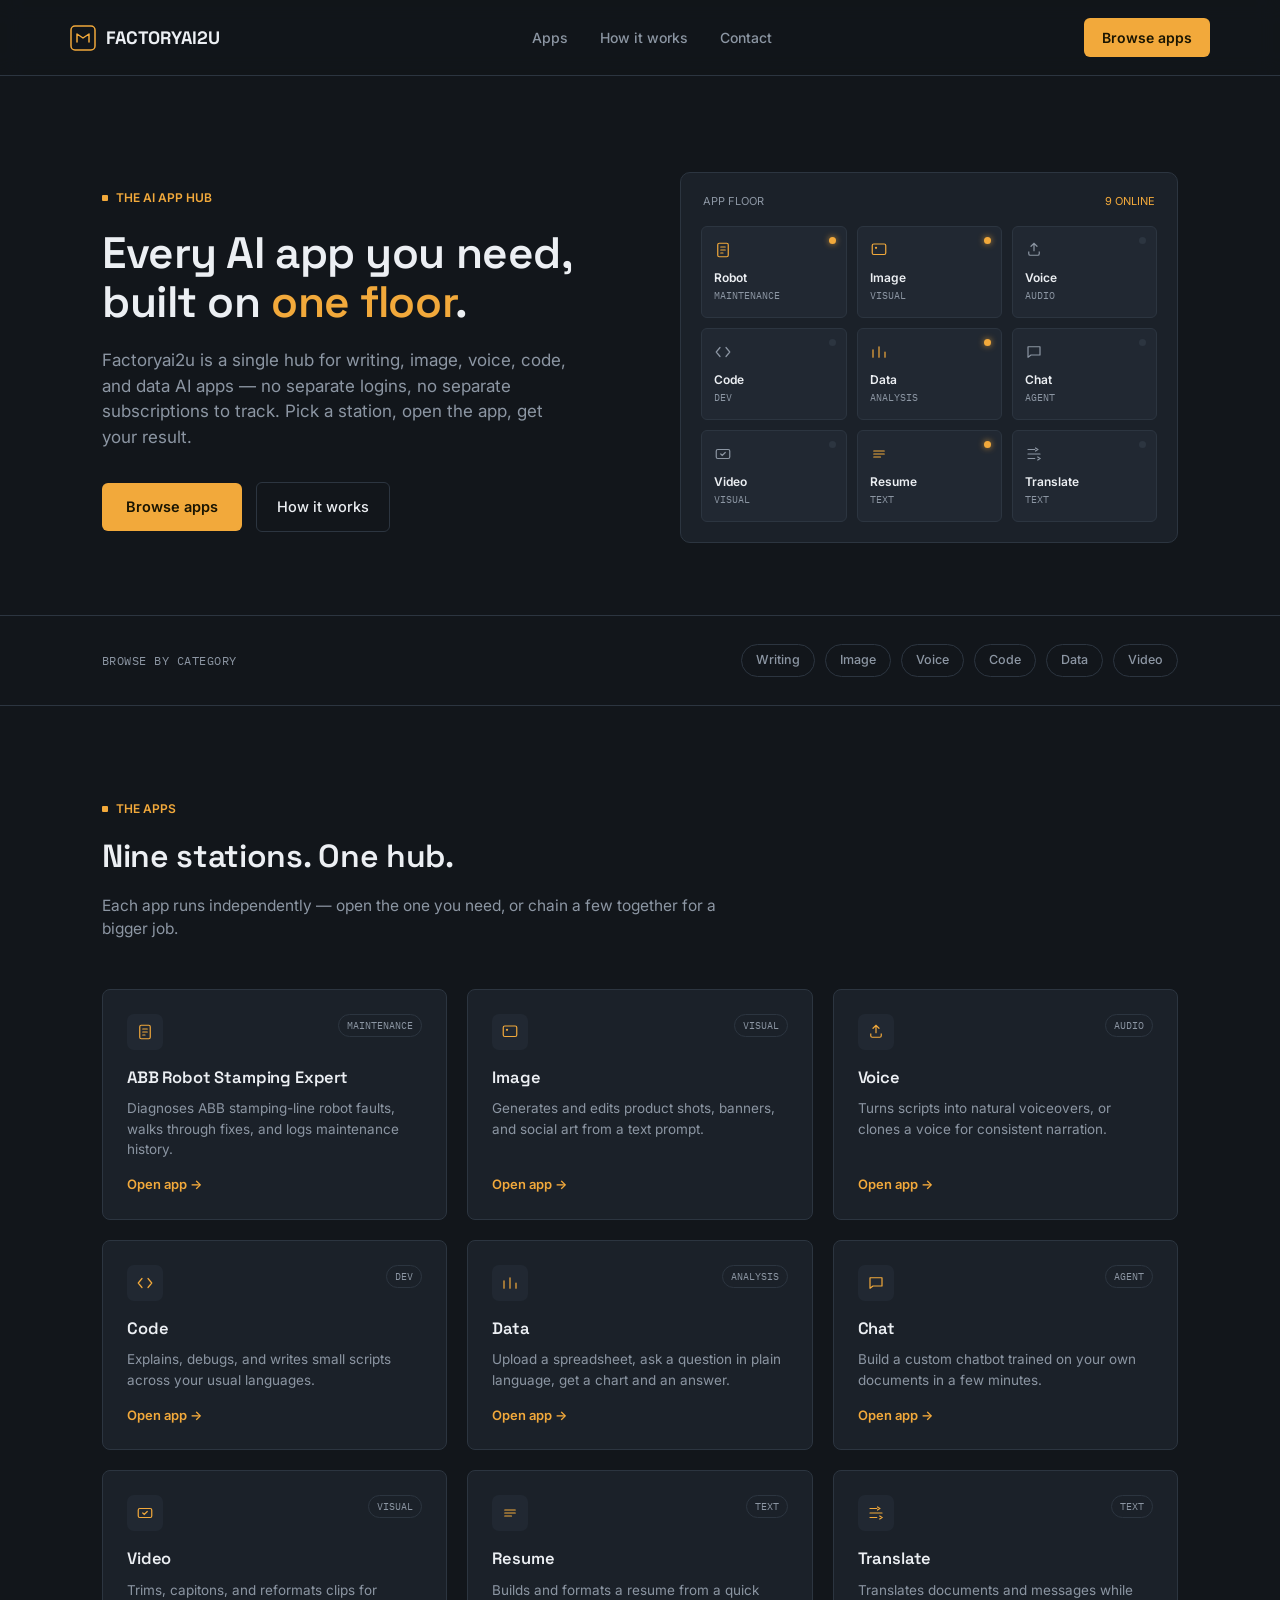
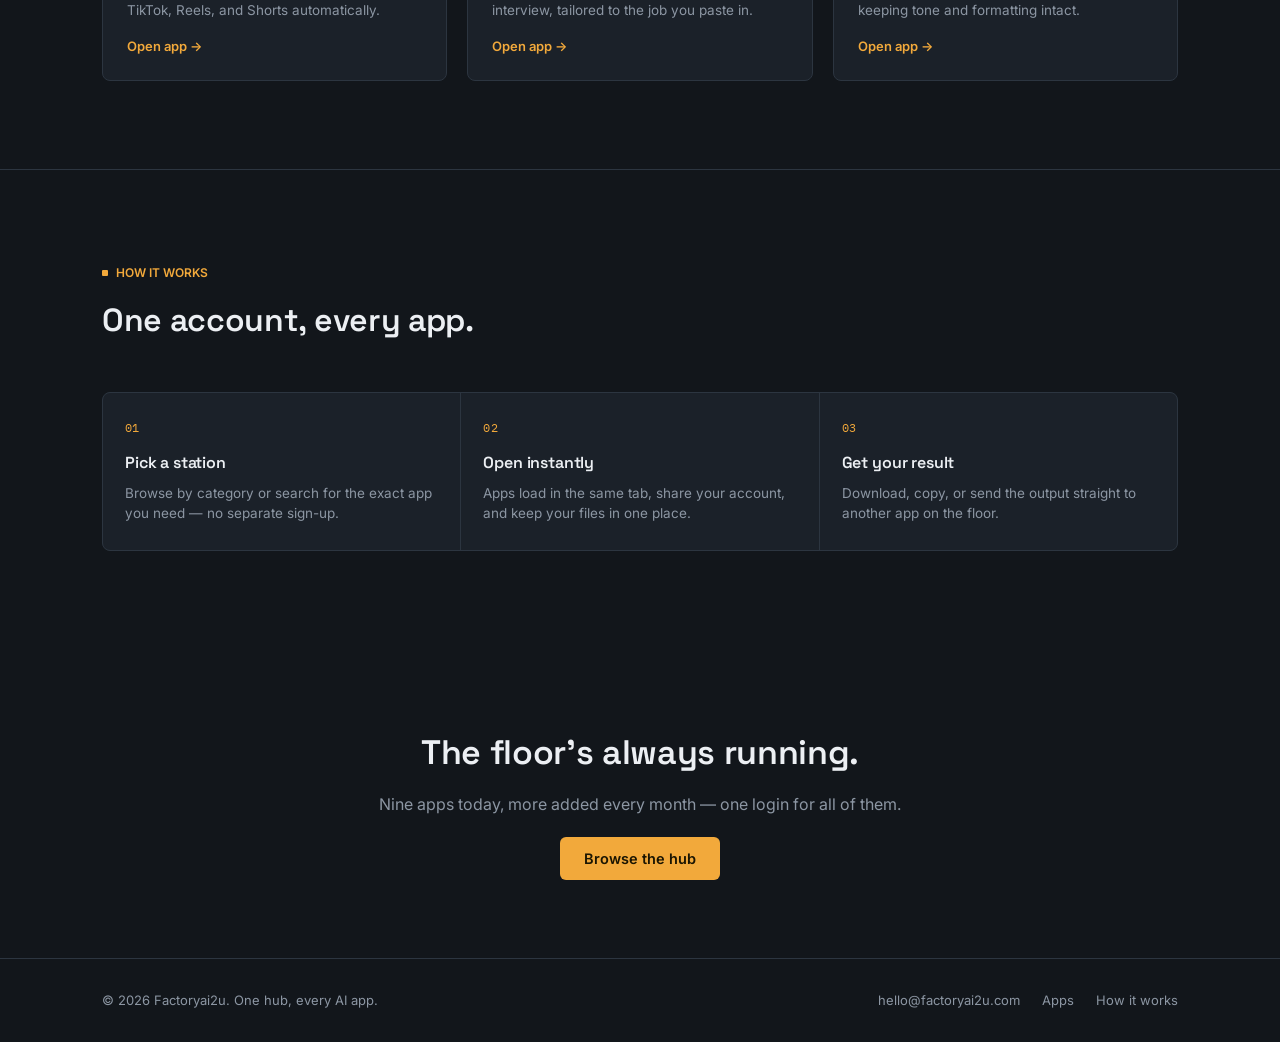
==== commit e32c55d6: "Add files via upload" ====
--- a/index.html
+++ b/index.html
@@ -222,8 +222,8 @@
       <div class="panel-grid">
         <div class="station active">
           <div class="led"></div>
-          <svg class="icon" viewBox="0 0 24 24" fill="none"><path d="M4 17l4-4 4 4M12 13l4-4 4 4" stroke="currentColor" stroke-width="1.6" stroke-linecap="round"/></svg>
-          <div class="name">Write</div><span class="cat">TEXT</span>
+          <svg class="icon" viewBox="0 0 24 24" fill="none"><rect x="5" y="3" width="14" height="18" rx="2" stroke="currentColor" stroke-width="1.6"/><path d="M9 8h6M9 12h6M9 16h3" stroke="currentColor" stroke-width="1.6" stroke-linecap="round"/></svg>
+          <div class="name">Robot</div><span class="cat">MAINTENANCE</span>
         </div>
         <div class="station active">
           <div class="led"></div>
@@ -295,12 +295,12 @@
 
       <div class="app-card">
         <div class="app-top">
-          <div class="app-icon"><svg viewBox="0 0 24 24" fill="none"><path d="M4 17l4-4 4 4M12 13l4-4 4 4" stroke="currentColor" stroke-width="1.6" stroke-linecap="round"/></svg></div>
-          <span class="app-tag">TEXT</span>
-        </div>
-        <h3>Write</h3>
-        <p>Drafts, rewrites, and tightens copy in your tone — emails, posts, product pages.</p>
-        <a href="#" class="app-open">Open app →</a>
+          <div class="app-icon"><svg viewBox="0 0 24 24" fill="none"><rect x="5" y="3" width="14" height="18" rx="2" stroke="currentColor" stroke-width="1.6"/><path d="M9 8h6M9 12h6M9 16h3" stroke="currentColor" stroke-width="1.6" stroke-linecap="round"/></svg></div>
+          <span class="app-tag">MAINTENANCE</span>
+        </div>
+        <h3>ABB Robot Stamping Expert</h3>
+        <p>Diagnoses ABB stamping-line robot faults, walks through fixes, and logs maintenance history.</p>
+        <a href="abb-robot-stamping.html" class="app-open">Open app →</a>
       </div>
 
       <div class="app-card">
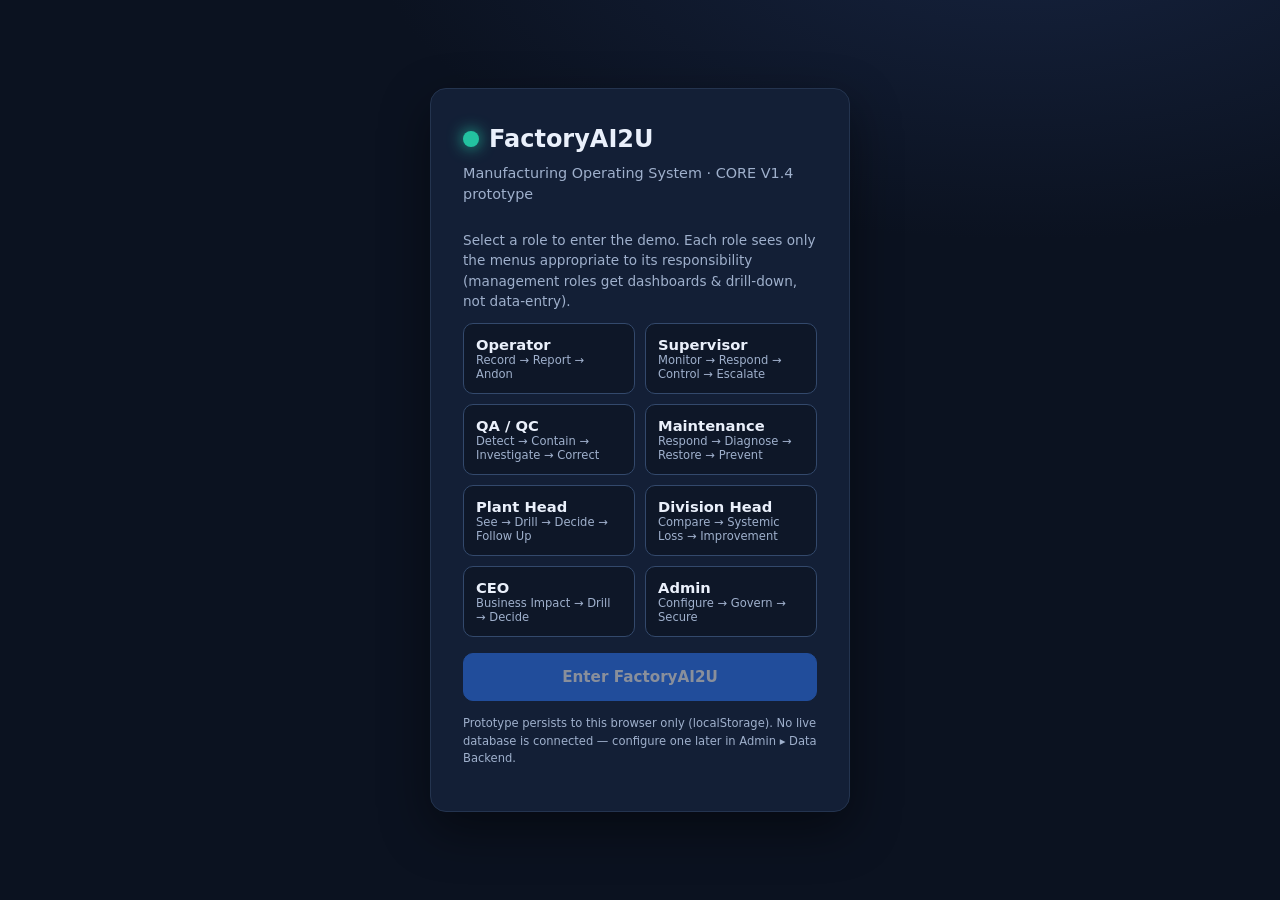
==== commit e829d6ac: "Add files via upload" ====
--- a/index.html
+++ b/index.html
@@ -1,436 +1,48 @@
 <!DOCTYPE html>
 <html lang="en">
 <head>
-<meta charset="UTF-8">
-<meta name="viewport" content="width=device-width, initial-scale=1.0">
-<title>Factoryai2u — Every AI app, one floor</title>
-<link rel="preconnect" href="https://fonts.googleapis.com">
-<link href="https://fonts.googleapis.com/css2?family=Space+Grotesk:wght@400;500;600;700&family=Inter:wght@400;500;600&family=IBM+Plex+Mono:wght@400;500&display=swap" rel="stylesheet">
-<style>
-  :root{
-    --bg: #12161B;
-    --surface: #1B2129;
-    --surface-2: #212832;
-    --line: #2C3540;
-    --text: #ECEFF3;
-    --text-dim: #8C96A3;
-    --amber: #F2A93B;
-    --steel: #5B87AC;
-    --radius: 6px;
+  <meta charset="UTF-8" />
+  <meta name="viewport" content="width=device-width, initial-scale=1.0, viewport-fit=cover" />
+  <meta name="theme-color" content="#0b1220" />
+  <meta name="description" content="FactoryAI2U — a mobile-first Manufacturing Operating System PWA: capture events at source, escalate by time, drill from KPI to source, turn loss into profit." />
+  <meta name="author" content="FactoryAI2U" />
+  <meta property="og:title" content="FactoryAI2U — Manufacturing Operating System (CORE)" />
+  <meta property="og:description" content="Record reality at the source. Escalate by time. Drill from KPI to root cause. Measure loss, not just activity." />
+  <meta property="og:type" content="website" />
+  <meta name="twitter:card" content="summary" />
+  <meta name="twitter:title" content="FactoryAI2U — Manufacturing Operating System (CORE)" />
+  <meta name="twitter:description" content="Mobile-first PWA for production, breakdown/Andon, quality, loss and management drill-down." />
+  <link rel="manifest" href="manifest.webmanifest" />
+  <link rel="apple-touch-icon" href="assets/icon-192.png" />
+  <link rel="stylesheet" href="assets/styles.css" />
+  <title>FactoryAI2U — Manufacturing Operating System (CORE V1.4)</title>
+  <script id="structured-data-jsonld" type="application/ld+json">
+  {
+    "@context": "https://schema.org",
+    "@type": "WebSite",
+    "name": "FactoryAI2U",
+    "description": "A mobile-first Manufacturing Operating System PWA: capture events at source, escalate by time, drill from KPI to source, and turn operational loss into profit.",
+    "url": "__SITE_URL__"
   }
-  *{ box-sizing: border-box; margin:0; padding:0; }
-  html{ scroll-behavior: smooth; }
-  body{
-    background: var(--bg); color: var(--text);
-    font-family: 'Inter', sans-serif; line-height: 1.5;
-    -webkit-font-smoothing: antialiased;
-  }
-  .mono{ font-family:'IBM Plex Mono', monospace; letter-spacing: 0.04em; }
-  h1,h2,h3{ font-family:'Space Grotesk', sans-serif; font-weight: 600; letter-spacing: -0.01em; }
-  a{ color: inherit; text-decoration:none; }
-  img,svg{ display:block; max-width:100%; }
-  .wrap{ max-width: 1140px; margin: 0 auto; padding: 0 32px; }
-  a:focus-visible, button:focus-visible{ outline: 2px solid var(--amber); outline-offset: 3px; }
-
-  /* ---------- Header ---------- */
-  header{
-    position: sticky; top:0; z-index: 50;
-    background: rgba(18,22,27,0.85); backdrop-filter: blur(10px);
-    border-bottom: 1px solid var(--line);
-  }
-  .nav{ display:flex; align-items:center; justify-content:space-between; padding: 18px 0; }
-  .logo{ display:flex; align-items:center; gap:10px; font-family:'Space Grotesk', sans-serif; font-weight:700; font-size: 18px; }
-  .logo-mark{ width: 26px; height: 26px; flex-shrink:0; }
-  .nav-links{ display:flex; gap: 32px; }
-  .nav-links a{ color: var(--text-dim); font-size: 14px; font-weight:500; transition: color .15s; }
-  .nav-links a:hover{ color: var(--text); }
-  .nav-cta{
-    background: var(--amber); color: #1A1502; padding: 9px 18px; border-radius: var(--radius);
-    font-size: 14px; font-weight: 600; transition: transform .15s ease, box-shadow .15s ease;
-  }
-  .nav-cta:hover{ transform: translateY(-1px); box-shadow: 0 4px 14px rgba(242,169,59,0.25); }
-
-  /* ---------- Hero ---------- */
-  .hero{ padding: 96px 0 72px; border-bottom: 1px solid var(--line); }
-  .hero-grid{ display:grid; grid-template-columns: 1.05fr 1fr; gap: 56px; align-items:center; }
-  .eyebrow{
-    display:inline-flex; align-items:center; gap:8px; color: var(--amber);
-    font-size: 12px; font-weight:600; text-transform: uppercase; margin-bottom: 22px;
-  }
-  .eyebrow::before{ content:''; width:6px; height:6px; background: var(--amber); border-radius:1px; display:inline-block; }
-  .hero h1{ font-size: 44px; line-height: 1.1; margin-bottom: 22px; }
-  .hero h1 .accent{ color: var(--amber); }
-  .hero p.lead{ color: var(--text-dim); font-size: 17px; max-width: 480px; margin-bottom: 32px; }
-  .hero-actions{ display:flex; gap: 14px; align-items:center; flex-wrap:wrap; }
-  .btn-primary{
-    background: var(--amber); color:#1A1502; padding: 13px 24px; border-radius: var(--radius);
-    font-weight:600; font-size:14.5px; transition: transform .15s ease, box-shadow .15s ease;
-  }
-  .btn-primary:hover{ transform: translateY(-1px); box-shadow: 0 6px 18px rgba(242,169,59,0.25); }
-  .btn-ghost{
-    color: var(--text); padding: 13px 20px; font-size:14.5px; font-weight:500;
-    border: 1px solid var(--line); border-radius: var(--radius);
-    transition: border-color .15s ease, background .15s ease;
-  }
-  .btn-ghost:hover{ border-color: var(--steel); background: rgba(91,135,172,0.08); }
-
-  /* Control panel — signature element */
-  .panel{
-    background: var(--surface); border: 1px solid var(--line); border-radius: 10px;
-    padding: 20px; position: relative;
-  }
-  .panel-label{
-    color: var(--text-dim); font-size: 11px; text-transform: uppercase;
-    margin-bottom: 16px; display:flex; justify-content: space-between; padding: 0 2px;
-  }
-  .panel-label span:last-child{ color: var(--amber); }
-  .panel-grid{
-    display:grid; grid-template-columns: repeat(3, 1fr); gap: 10px;
-  }
-  .station{
-    background: var(--surface-2); border: 1px solid var(--line); border-radius: 6px;
-    padding: 14px 12px; position:relative;
-  }
-  .station .led{
-    width: 7px; height:7px; border-radius: 50%; background: var(--line);
-    position:absolute; top: 10px; right: 10px;
-  }
-  .station.active .led{ background: var(--amber); box-shadow: 0 0 6px rgba(242,169,59,0.8); }
-  .station .icon{ width: 18px; height:18px; color: var(--text-dim); margin-bottom: 10px; }
-  .station.active .icon{ color: var(--amber); }
-  .station .name{ font-size: 12px; font-weight:600; }
-  .station .cat{ font-family:'IBM Plex Mono', monospace; font-size: 9.5px; color: var(--text-dim); margin-top:2px; display:block; }
-
-  @media (prefers-reduced-motion: no-preference){
-    .station.active{ animation: pulse-cycle 6s ease-in-out infinite; }
-    .station.active:nth-child(2){ animation-delay: 1s; }
-    .station.active:nth-child(5){ animation-delay: 2s; }
-    .station.active:nth-child(8){ animation-delay: 3s; }
-    @keyframes pulse-cycle{
-      0%, 100%{ border-color: var(--line); }
-      10%, 25%{ border-color: var(--amber); }
-    }
-  }
-
-  /* ---------- Strip ---------- */
-  .strip{ padding: 28px 0; border-bottom: 1px solid var(--line); }
-  .strip-inner{ display:flex; align-items:center; justify-content:space-between; flex-wrap:wrap; gap: 18px; }
-  .strip-label{ color: var(--text-dim); font-size: 12px; }
-  .strip-items{ display:flex; gap: 10px; flex-wrap:wrap; }
-  .chip{
-    border: 1px solid var(--line); color: var(--text-dim); font-size: 12.5px;
-    padding: 6px 14px; border-radius: 999px; font-weight:500;
-    transition: border-color .15s ease, color .15s ease;
-  }
-  .chip:hover{ border-color: var(--steel); color: var(--text); }
-
-  /* ---------- Section ---------- */
-  .section{ padding: 88px 0; border-bottom: 1px solid var(--line); }
-  .section-head{ max-width: 620px; margin-bottom: 48px; }
-  .section-head .eyebrow{ margin-bottom: 14px; }
-  .section-head h2{ font-size: 32px; margin-bottom: 14px; }
-  .section-head p{ color: var(--text-dim); font-size: 15.5px; }
-
-  /* ---------- App grid ---------- */
-  .app-grid{ display:grid; grid-template-columns: repeat(3, 1fr); gap: 20px; }
-  .app-card{
-    background: var(--surface); border:1px solid var(--line); border-radius: 8px; padding: 24px;
-    transition: border-color .15s ease, transform .15s ease;
-    display:flex; flex-direction:column; height:100%;
-  }
-  .app-card:hover{ border-color: var(--steel); transform: translateY(-2px); }
-  .app-top{ display:flex; align-items:flex-start; justify-content:space-between; margin-bottom:16px; }
-  .app-icon{
-    width: 36px; height:36px; border-radius:7px; background: var(--surface-2);
-    display:flex; align-items:center; justify-content:center; color: var(--amber);
-  }
-  .app-icon svg{ width:18px; height:18px; }
-  .app-tag{ font-family:'IBM Plex Mono', monospace; font-size: 10px; color: var(--text-dim); border:1px solid var(--line); padding: 3px 8px; border-radius: 999px; }
-  .app-card h3{ font-size: 16.5px; margin-bottom: 8px; }
-  .app-card p{ color: var(--text-dim); font-size: 13.5px; flex-grow:1; margin-bottom: 16px; }
-  .app-open{ font-size: 13px; font-weight:600; color: var(--amber); display:inline-flex; align-items:center; gap:6px; }
-
-  /* ---------- Steps ---------- */
-  .steps{ display:grid; grid-template-columns: repeat(3, 1fr); gap: 1px; background: var(--line); border:1px solid var(--line); border-radius:8px; overflow:hidden; }
-  .step{ background: var(--surface); padding: 26px 22px; }
-  .step .num{ font-family:'IBM Plex Mono', monospace; color: var(--amber); font-size: 12px; margin-bottom: 14px; display:block; }
-  .step h3{ font-size: 16px; margin-bottom: 8px; }
-  .step p{ color: var(--text-dim); font-size: 13.5px; }
-
-  /* ---------- CTA ---------- */
-  .cta{ padding: 88px 0; text-align:center; }
-  .cta h2{ font-size: 34px; margin-bottom: 14px; }
-  .cta p{ color: var(--text-dim); font-size: 16px; margin-bottom: 30px; }
-
-  footer{ border-top: 1px solid var(--line); padding: 32px 0; }
-  .foot-row{ display:flex; justify-content:space-between; align-items:center; flex-wrap:wrap; gap: 14px; }
-  .foot-row p{ color: var(--text-dim); font-size: 13px; }
-  .foot-links{ display:flex; gap: 22px; }
-  .foot-links a{ color: var(--text-dim); font-size: 13px; }
-  .foot-links a:hover{ color: var(--text); }
-
-  @media (max-width: 860px){
-    .hero-grid{ grid-template-columns: 1fr; }
-    .hero h1{ font-size: 32px; }
-    .app-grid{ grid-template-columns: 1fr 1fr; }
-    .steps{ grid-template-columns: 1fr; }
-    .panel-grid{ grid-template-columns: repeat(3, 1fr); }
-    .nav-links{ display:none; }
-  }
-  @media (max-width: 560px){
-    .app-grid{ grid-template-columns: 1fr; }
-  }
-</style>
+  </script>
 </head>
 <body>
+  <!-- @section: app-root -->
+  <div id="app" aria-live="polite"></div>
 
-<header>
-  <div class="wrap nav">
-    <div class="logo">
-      <svg class="logo-mark" viewBox="0 0 26 26" fill="none">
-        <rect x="1" y="1" width="24" height="24" rx="4" stroke="#F2A93B" stroke-width="1.5"/>
-        <path d="M7 17V9L13 13L19 9V17" stroke="#F2A93B" stroke-width="1.5" stroke-linecap="round" stroke-linejoin="round"/>
-      </svg>
-      FACTORYAI2U
-    </div>
-    <nav class="nav-links">
-      <a href="#apps">Apps</a>
-      <a href="#how">How it works</a>
-      <a href="#contact">Contact</a>
-    </nav>
-    <a href="#apps" class="nav-cta">Browse apps</a>
-  </div>
-</header>
+  <div id="net-banner" class="net-banner" hidden></div>
+  <div id="toast-host" class="toast-host" aria-live="assertive"></div>
+  <div id="modal-host" class="modal-host" hidden></div>
 
-<section class="hero">
-  <div class="wrap hero-grid">
-    <div>
-      <div class="eyebrow">The AI app hub</div>
-      <h1>Every AI app you need, built on <span class="accent">one floor</span>.</h1>
-      <p class="lead">Factoryai2u is a single hub for writing, image, voice, code, and data AI apps — no separate logins, no separate subscriptions to track. Pick a station, open the app, get your result.</p>
-      <div class="hero-actions">
-        <a href="#apps" class="btn-primary">Browse apps</a>
-        <a href="#how" class="btn-ghost">How it works</a>
-      </div>
-    </div>
-
-    <div class="panel">
-      <div class="panel-label">
-        <span>APP FLOOR</span>
-        <span>9 ONLINE</span>
-      </div>
-      <div class="panel-grid">
-        <div class="station active">
-          <div class="led"></div>
-          <svg class="icon" viewBox="0 0 24 24" fill="none"><rect x="5" y="3" width="14" height="18" rx="2" stroke="currentColor" stroke-width="1.6"/><path d="M9 8h6M9 12h6M9 16h3" stroke="currentColor" stroke-width="1.6" stroke-linecap="round"/></svg>
-          <div class="name">Robot</div><span class="cat">MAINTENANCE</span>
-        </div>
-        <div class="station active">
-          <div class="led"></div>
-          <svg class="icon" viewBox="0 0 24 24" fill="none"><rect x="3" y="4" width="18" height="14" rx="2" stroke="currentColor" stroke-width="1.6"/><circle cx="8" cy="9" r="1.5" fill="currentColor"/></svg>
-          <div class="name">Image</div><span class="cat">VISUAL</span>
-        </div>
-        <div class="station">
-          <div class="led"></div>
-          <svg class="icon" viewBox="0 0 24 24" fill="none"><path d="M12 3v10M8 7l4-4 4 4" stroke="currentColor" stroke-width="1.6" stroke-linecap="round"/><path d="M5 14v3a2 2 0 002 2h10a2 2 0 002-2v-3" stroke="currentColor" stroke-width="1.6"/></svg>
-          <div class="name">Voice</div><span class="cat">AUDIO</span>
-        </div>
-        <div class="station">
-          <div class="led"></div>
-          <svg class="icon" viewBox="0 0 24 24" fill="none"><path d="M8 6l-5 6 5 6M16 6l5 6-5 6" stroke="currentColor" stroke-width="1.6" stroke-linecap="round" stroke-linejoin="round"/></svg>
-          <div class="name">Code</div><span class="cat">DEV</span>
-        </div>
-        <div class="station active">
-          <div class="led"></div>
-          <svg class="icon" viewBox="0 0 24 24" fill="none"><path d="M4 19V9M12 19V5M20 19v-7" stroke="currentColor" stroke-width="1.6" stroke-linecap="round"/></svg>
-          <div class="name">Data</div><span class="cat">ANALYSIS</span>
-        </div>
-        <div class="station">
-          <div class="led"></div>
-          <svg class="icon" viewBox="0 0 24 24" fill="none"><path d="M4 5h16v11H8l-4 3V5z" stroke="currentColor" stroke-width="1.6" stroke-linejoin="round"/></svg>
-          <div class="name">Chat</div><span class="cat">AGENT</span>
-        </div>
-        <div class="station">
-          <div class="led"></div>
-          <svg class="icon" viewBox="0 0 24 24" fill="none"><rect x="3" y="6" width="18" height="12" rx="2" stroke="currentColor" stroke-width="1.6"/><path d="M9 12l2 2 4-4" stroke="currentColor" stroke-width="1.6" stroke-linecap="round"/></svg>
-          <div class="name">Video</div><span class="cat">VISUAL</span>
-        </div>
-        <div class="station active">
-          <div class="led"></div>
-          <svg class="icon" viewBox="0 0 24 24" fill="none"><path d="M5 8h14M5 12h14M5 16h9" stroke="currentColor" stroke-width="1.6" stroke-linecap="round"/></svg>
-          <div class="name">Resume</div><span class="cat">TEXT</span>
-        </div>
-        <div class="station">
-          <div class="led"></div>
-          <svg class="icon" viewBox="0 0 24 24" fill="none"><path d="M4 6h9M4 12h16M4 18h9" stroke="currentColor" stroke-width="1.6" stroke-linecap="round"/><path d="M14 4l3 2-3 2M17 16l3 2-3 2" stroke="currentColor" stroke-width="1.6" stroke-linecap="round"/></svg>
-          <div class="name">Translate</div><span class="cat">TEXT</span>
-        </div>
-      </div>
-    </div>
-  </div>
-</section>
-
-<section class="strip">
-  <div class="wrap strip-inner">
-    <span class="strip-label mono">BROWSE BY CATEGORY</span>
-    <div class="strip-items">
-      <a href="#apps" class="chip">Writing</a>
-      <a href="#apps" class="chip">Image</a>
-      <a href="#apps" class="chip">Voice</a>
-      <a href="#apps" class="chip">Code</a>
-      <a href="#apps" class="chip">Data</a>
-      <a href="#apps" class="chip">Video</a>
-    </div>
-  </div>
-</section>
-
-<section class="section" id="apps">
-  <div class="wrap">
-    <div class="section-head">
-      <div class="eyebrow">The apps</div>
-      <h2>Nine stations. One hub.</h2>
-      <p>Each app runs independently — open the one you need, or chain a few together for a bigger job.</p>
-    </div>
-    <div class="app-grid">
-
-      <div class="app-card">
-        <div class="app-top">
-          <div class="app-icon"><svg viewBox="0 0 24 24" fill="none"><rect x="5" y="3" width="14" height="18" rx="2" stroke="currentColor" stroke-width="1.6"/><path d="M9 8h6M9 12h6M9 16h3" stroke="currentColor" stroke-width="1.6" stroke-linecap="round"/></svg></div>
-          <span class="app-tag">MAINTENANCE</span>
-        </div>
-        <h3>ABB Robot Stamping Expert</h3>
-        <p>Diagnoses ABB stamping-line robot faults, walks through fixes, and logs maintenance history.</p>
-        <a href="abb-robot-stamping.html" class="app-open">Open app →</a>
-      </div>
-
-      <div class="app-card">
-        <div class="app-top">
-          <div class="app-icon"><svg viewBox="0 0 24 24" fill="none"><rect x="3" y="4" width="18" height="14" rx="2" stroke="currentColor" stroke-width="1.6"/><circle cx="8" cy="9" r="1.5" fill="currentColor"/></svg></div>
-          <span class="app-tag">VISUAL</span>
-        </div>
-        <h3>Image</h3>
-        <p>Generates and edits product shots, banners, and social art from a text prompt.</p>
-        <a href="#" class="app-open">Open app →</a>
-      </div>
-
-      <div class="app-card">
-        <div class="app-top">
-          <div class="app-icon"><svg viewBox="0 0 24 24" fill="none"><path d="M12 3v10M8 7l4-4 4 4" stroke="currentColor" stroke-width="1.6" stroke-linecap="round"/><path d="M5 14v3a2 2 0 002 2h10a2 2 0 002-2v-3" stroke="currentColor" stroke-width="1.6"/></svg></div>
-          <span class="app-tag">AUDIO</span>
-        </div>
-        <h3>Voice</h3>
-        <p>Turns scripts into natural voiceovers, or clones a voice for consistent narration.</p>
-        <a href="#" class="app-open">Open app →</a>
-      </div>
-
-      <div class="app-card">
-        <div class="app-top">
-          <div class="app-icon"><svg viewBox="0 0 24 24" fill="none"><path d="M8 6l-5 6 5 6M16 6l5 6-5 6" stroke="currentColor" stroke-width="1.6" stroke-linecap="round" stroke-linejoin="round"/></svg></div>
-          <span class="app-tag">DEV</span>
-        </div>
-        <h3>Code</h3>
-        <p>Explains, debugs, and writes small scripts across your usual languages.</p>
-        <a href="#" class="app-open">Open app →</a>
-      </div>
-
-      <div class="app-card">
-        <div class="app-top">
-          <div class="app-icon"><svg viewBox="0 0 24 24" fill="none"><path d="M4 19V9M12 19V5M20 19v-7" stroke="currentColor" stroke-width="1.6" stroke-linecap="round"/></svg></div>
-          <span class="app-tag">ANALYSIS</span>
-        </div>
-        <h3>Data</h3>
-        <p>Upload a spreadsheet, ask a question in plain language, get a chart and an answer.</p>
-        <a href="#" class="app-open">Open app →</a>
-      </div>
-
-      <div class="app-card">
-        <div class="app-top">
-          <div class="app-icon"><svg viewBox="0 0 24 24" fill="none"><path d="M4 5h16v11H8l-4 3V5z" stroke="currentColor" stroke-width="1.6" stroke-linejoin="round"/></svg></div>
-          <span class="app-tag">AGENT</span>
-        </div>
-        <h3>Chat</h3>
-        <p>Build a custom chatbot trained on your own documents in a few minutes.</p>
-        <a href="#" class="app-open">Open app →</a>
-      </div>
-
-      <div class="app-card">
-        <div class="app-top">
-          <div class="app-icon"><svg viewBox="0 0 24 24" fill="none"><rect x="3" y="6" width="18" height="12" rx="2" stroke="currentColor" stroke-width="1.6"/><path d="M9 12l2 2 4-4" stroke="currentColor" stroke-width="1.6" stroke-linecap="round"/></svg></div>
-          <span class="app-tag">VISUAL</span>
-        </div>
-        <h3>Video</h3>
-        <p>Trims, capitons, and reformats clips for TikTok, Reels, and Shorts automatically.</p>
-        <a href="#" class="app-open">Open app →</a>
-      </div>
-
-      <div class="app-card">
-        <div class="app-top">
-          <div class="app-icon"><svg viewBox="0 0 24 24" fill="none"><path d="M5 8h14M5 12h14M5 16h9" stroke="currentColor" stroke-width="1.6" stroke-linecap="round"/></svg></div>
-          <span class="app-tag">TEXT</span>
-        </div>
-        <h3>Resume</h3>
-        <p>Builds and formats a resume from a quick interview, tailored to the job you paste in.</p>
-        <a href="#" class="app-open">Open app →</a>
-      </div>
-
-      <div class="app-card">
-        <div class="app-top">
-          <div class="app-icon"><svg viewBox="0 0 24 24" fill="none"><path d="M4 6h9M4 12h16M4 18h9" stroke="currentColor" stroke-width="1.6" stroke-linecap="round"/><path d="M14 4l3 2-3 2M17 16l3 2-3 2" stroke="currentColor" stroke-width="1.6" stroke-linecap="round"/></svg></div>
-          <span class="app-tag">TEXT</span>
-        </div>
-        <h3>Translate</h3>
-        <p>Translates documents and messages while keeping tone and formatting intact.</p>
-        <a href="#" class="app-open">Open app →</a>
-      </div>
-
-    </div>
-  </div>
-</section>
-
-<section class="section" id="how" style="border-bottom:none;">
-  <div class="wrap">
-    <div class="section-head">
-      <div class="eyebrow">How it works</div>
-      <h2>One account, every app.</h2>
-    </div>
-    <div class="steps">
-      <div class="step">
-        <span class="num mono">01</span>
-        <h3>Pick a station</h3>
-        <p>Browse by category or search for the exact app you need — no separate sign-up.</p>
-      </div>
-      <div class="step">
-        <span class="num mono">02</span>
-        <h3>Open instantly</h3>
-        <p>Apps load in the same tab, share your account, and keep your files in one place.</p>
-      </div>
-      <div class="step">
-        <span class="num mono">03</span>
-        <h3>Get your result</h3>
-        <p>Download, copy, or send the output straight to another app on the floor.</p>
-      </div>
-    </div>
-  </div>
-</section>
-
-<section class="cta">
-  <div class="wrap" id="contact">
-    <h2>The floor's always running.</h2>
-    <p>Nine apps today, more added every month — one login for all of them.</p>
-    <a href="mailto:hello@factoryai2u.com" class="btn-primary">Browse the hub</a>
-  </div>
-</section>
-
-<footer>
-  <div class="wrap foot-row">
-    <p>© 2026 Factoryai2u. One hub, every AI app.</p>
-    <div class="foot-links">
-      <a href="mailto:hello@factoryai2u.com">hello@factoryai2u.com</a>
-      <a href="#apps">Apps</a>
-      <a href="#how">How it works</a>
-    </div>
-  </div>
-</footer>
-
+  <script src="assets/data.js"></script>
+  <script src="assets/calculators.js"></script>
+  <script src="assets/main.js"></script>
+  <script>
+    if ('serviceWorker' in navigator) {
+      window.addEventListener('load', function () {
+        navigator.serviceWorker.register('sw.js').catch(function () {});
+      });
+    }
+  </script>
 </body>
 </html>
--- a/assets/styles.css
+++ b/assets/styles.css
@@ -0,0 +1,282 @@
+/* @section: design-system — FactoryAI2U industrial control-room theme */
+:root {
+  color-scheme: dark;
+  --bg: #0b1220;
+  --bg-2: #0e1728;
+  --surface: #131f36;
+  --surface-2: #182742;
+  --surface-3: #1f3252;
+  --text: #eaf0fb;
+  --muted: #9fb0cc;
+  --faint: #6c7fa0;
+  --border: #24344f;
+  --border-strong: #33496c;
+  --primary: #2f7bff;
+  --primary-strong: #1e5fd6;
+  --accent: #23c2a0;
+
+  /* Status palette (design manual: open/active/escalated/contained/restored/overdue/closed) */
+  --st-open: #4aa3ff;
+  --st-active: #f5a623;
+  --st-escalated: #ff5a5f;
+  --st-contained: #b57bff;
+  --st-restored: #23c2a0;
+  --st-overdue: #ff3b57;
+  --st-closed: #7f8ea8;
+  --danger: #ff5a5f;
+  --warn: #f5a623;
+  --ok: #23c2a0;
+
+  --shadow: 0 18px 50px rgba(0, 0, 0, 0.45);
+  --shadow-sm: 0 6px 18px rgba(0, 0, 0, 0.35);
+  --radius: 12px;
+  --radius-sm: 8px;
+  --space-1: 0.25rem; --space-2: 0.5rem; --space-3: 0.75rem;
+  --space-4: 1rem; --space-5: 1.5rem; --space-6: 2rem; --space-7: 3rem;
+  --nav-h: 60px;
+  --tab-h: 64px;
+  font-family: ui-sans-serif, system-ui, -apple-system, BlinkMacSystemFont, "Segoe UI", Roboto, sans-serif;
+}
+
+*, *::before, *::after { box-sizing: border-box; }
+html, body { margin: 0; padding: 0; }
+body {
+  background: radial-gradient(1200px 600px at 80% -10%, #16233f 0%, var(--bg) 55%) fixed, var(--bg);
+  color: var(--text);
+  font-size: 15px;
+  line-height: 1.5;
+  -webkit-font-smoothing: antialiased;
+  min-height: 100vh;
+}
+h1, h2, h3, h4 { margin: 0 0 var(--space-3); line-height: 1.2; font-weight: 700; }
+h1 { font-size: 1.4rem; } h2 { font-size: 1.15rem; } h3 { font-size: 1rem; }
+p { margin: 0 0 var(--space-3); }
+a { color: var(--primary); text-decoration: none; }
+button { font-family: inherit; }
+small { color: var(--muted); }
+.mono { font-family: ui-monospace, "SF Mono", Menlo, Consolas, monospace; }
+
+/* ---------- Layout shell ---------- */
+.app-shell { min-height: 100vh; display: flex; flex-direction: column; }
+.topbar {
+  position: sticky; top: 0; z-index: 40;
+  height: var(--nav-h); display: flex; align-items: center; gap: var(--space-3);
+  padding: 0 var(--space-4);
+  background: rgba(11, 18, 32, 0.9); backdrop-filter: blur(10px);
+  border-bottom: 1px solid var(--border);
+}
+.topbar .brand { display: flex; align-items: center; gap: 10px; font-weight: 800; letter-spacing: .3px; }
+.topbar .brand .dot { width: 12px; height: 12px; border-radius: 50%; background: var(--accent); box-shadow: 0 0 12px var(--accent); }
+.topbar .spacer { flex: 1; }
+.topbar .role-chip { font-size: .78rem; padding: 4px 10px; border-radius: 999px; background: var(--surface-2); border: 1px solid var(--border-strong); color: var(--muted); }
+.topbar .icon-btn { background: var(--surface-2); border: 1px solid var(--border); color: var(--text); width: 40px; height: 40px; border-radius: 10px; cursor: pointer; font-size: 1.1rem; }
+.topbar .icon-btn:hover { border-color: var(--border-strong); }
+
+.layout { flex: 1; display: flex; width: 100%; max-width: 1400px; margin: 0 auto; }
+.sidebar {
+  width: 244px; flex-shrink: 0; padding: var(--space-4) var(--space-3);
+  border-right: 1px solid var(--border); position: sticky; top: var(--nav-h);
+  height: calc(100vh - var(--nav-h)); overflow-y: auto;
+}
+.sidebar .nav-group { margin-bottom: var(--space-4); }
+.sidebar .nav-group > .label { font-size: .7rem; text-transform: uppercase; letter-spacing: .12em; color: var(--faint); padding: 0 10px 6px; }
+.nav-item {
+  display: flex; align-items: center; gap: 10px; width: 100%;
+  padding: 11px 12px; border-radius: 10px; border: 1px solid transparent;
+  background: none; color: var(--muted); cursor: pointer; text-align: left; font-size: .92rem;
+}
+.nav-item .ic { width: 20px; text-align: center; opacity: .9; }
+.nav-item:hover { background: var(--surface); color: var(--text); }
+.nav-item.active { background: var(--surface-2); color: var(--text); border-color: var(--border-strong); }
+.nav-item .badge { margin-left: auto; }
+
+.content { flex: 1; min-width: 0; padding: var(--space-5); padding-bottom: calc(var(--tab-h) + 24px); }
+.page-head { display: flex; align-items: flex-start; gap: var(--space-3); margin-bottom: var(--space-4); flex-wrap: wrap; }
+.page-head .titles { min-width: 0; }
+.page-head .titles p { color: var(--muted); margin: 4px 0 0; font-size: .9rem; }
+.page-head .actions { margin-left: auto; display: flex; gap: var(--space-2); flex-wrap: wrap; }
+
+/* Bottom tab bar (mobile) */
+.tabbar { display: none; }
+
+/* ---------- Cards & grids ---------- */
+.grid { display: grid; gap: var(--space-4); }
+.grid.cols-2 { grid-template-columns: repeat(2, 1fr); }
+.grid.cols-3 { grid-template-columns: repeat(3, 1fr); }
+.grid.cols-4 { grid-template-columns: repeat(4, 1fr); }
+.card {
+  background: linear-gradient(180deg, var(--surface) 0%, var(--surface) 100%);
+  border: 1px solid var(--border); border-radius: var(--radius); padding: var(--space-4);
+  box-shadow: var(--shadow-sm);
+}
+.card.clickable { cursor: pointer; transition: border-color .12s, transform .12s; }
+.card.clickable:hover { border-color: var(--border-strong); transform: translateY(-2px); }
+.card h3 .sub { font-weight: 400; color: var(--muted); font-size: .8rem; }
+
+.kpi { display: flex; flex-direction: column; gap: 6px; }
+.kpi .k-label { color: var(--muted); font-size: .78rem; text-transform: uppercase; letter-spacing: .08em; }
+.kpi .k-value { font-size: 1.9rem; font-weight: 800; line-height: 1; }
+.kpi .k-value small { font-size: .9rem; font-weight: 600; color: var(--muted); }
+.kpi .k-foot { font-size: .78rem; color: var(--muted); display: flex; align-items: center; gap: 6px; }
+.kpi.drill { cursor: pointer; }
+.kpi.drill:hover { color: var(--text); }
+.trend-up { color: var(--ok); } .trend-down { color: var(--danger); }
+
+/* ---------- Status chips ---------- */
+.chip { display: inline-flex; align-items: center; gap: 6px; font-size: .74rem; font-weight: 700; padding: 3px 9px; border-radius: 999px; border: 1px solid transparent; text-transform: uppercase; letter-spacing: .04em; }
+.chip::before { content: ""; width: 7px; height: 7px; border-radius: 50%; background: currentColor; }
+.chip.open { color: var(--st-open); background: rgba(74,163,255,.12); }
+.chip.active { color: var(--st-active); background: rgba(245,166,35,.12); }
+.chip.escalated { color: var(--st-escalated); background: rgba(255,90,95,.14); }
+.chip.contained { color: var(--st-contained); background: rgba(181,123,255,.14); }
+.chip.restored { color: var(--st-restored); background: rgba(35,194,160,.14); }
+.chip.overdue { color: var(--st-overdue); background: rgba(255,59,87,.16); }
+.chip.closed { color: var(--st-closed); background: rgba(127,142,168,.14); }
+.chip.rca { color: var(--st-contained); background: rgba(181,123,255,.14); }
+.chip.plain { color: var(--muted); background: var(--surface-2); border-color: var(--border); }
+.chip.crit { color: var(--danger); background: rgba(255,90,95,.14); }
+.chip.major { color: var(--warn); background: rgba(245,166,35,.14); }
+.chip.minor { color: var(--st-open); background: rgba(74,163,255,.12); }
+
+.sev-dot { display:inline-block; width:9px;height:9px;border-radius:50%; margin-right:6px; }
+
+/* ---------- Tables / lists ---------- */
+.table-wrap { overflow-x: auto; border: 1px solid var(--border); border-radius: var(--radius); }
+table { width: 100%; border-collapse: collapse; font-size: .88rem; }
+th, td { text-align: left; padding: 11px 12px; border-bottom: 1px solid var(--border); white-space: nowrap; }
+th { color: var(--muted); font-weight: 600; font-size: .74rem; text-transform: uppercase; letter-spacing: .06em; background: var(--surface-2); position: sticky; top: 0; }
+tbody tr { cursor: pointer; }
+tbody tr:hover { background: var(--surface-2); }
+tbody tr:last-child td { border-bottom: none; }
+td .muted { color: var(--muted); }
+
+.list { display: flex; flex-direction: column; gap: var(--space-2); }
+.list-row {
+  display: flex; align-items: center; gap: var(--space-3); padding: var(--space-3);
+  background: var(--surface); border: 1px solid var(--border); border-radius: var(--radius-sm); cursor: pointer;
+}
+.list-row:hover { border-color: var(--border-strong); }
+.list-row .lr-main { min-width: 0; flex: 1; }
+.list-row .lr-main .t { font-weight: 600; }
+.list-row .lr-main .s { color: var(--muted); font-size: .82rem; }
+.list-row .lr-side { text-align: right; display: flex; flex-direction: column; gap: 4px; align-items: flex-end; }
+
+/* ---------- Forms ---------- */
+.form-grid { display: grid; grid-template-columns: repeat(2, 1fr); gap: var(--space-4); }
+.field { display: flex; flex-direction: column; gap: 6px; }
+.field.full { grid-column: 1 / -1; }
+.field label { font-size: .82rem; color: var(--muted); font-weight: 600; }
+.field label .req { color: var(--danger); }
+input, select, textarea {
+  width: 100%; background: var(--bg-2); color: var(--text);
+  border: 1px solid var(--border-strong); border-radius: 10px; padding: 12px 12px; font-size: 1rem; min-height: 48px;
+}
+textarea { min-height: 90px; resize: vertical; }
+input:focus, select:focus, textarea:focus { outline: none; border-color: var(--primary); box-shadow: 0 0 0 3px rgba(47,123,255,.2); }
+.field .hint { font-size: .75rem; color: var(--faint); }
+.inline-fields { display: flex; gap: var(--space-2); flex-wrap: wrap; }
+
+/* ---------- Buttons ---------- */
+.btn {
+  display: inline-flex; align-items: center; justify-content: center; gap: 8px;
+  min-height: 48px; padding: 0 18px; border-radius: 10px; font-size: .95rem; font-weight: 700;
+  border: 1px solid var(--border-strong); background: var(--surface-2); color: var(--text); cursor: pointer;
+}
+.btn:hover { border-color: var(--primary); }
+.btn.primary { background: var(--primary); border-color: var(--primary); color: #fff; }
+.btn.primary:hover { background: var(--primary-strong); }
+.btn.danger { background: var(--danger); border-color: var(--danger); color: #fff; }
+.btn.ghost { background: transparent; }
+.btn.sm { min-height: 38px; padding: 0 12px; font-size: .85rem; }
+.btn.block { width: 100%; }
+.btn.andon { background: linear-gradient(180deg,#ff6b6b,#ff3b57); border-color:#ff3b57; color:#fff; font-size:1.05rem; }
+.btn:disabled { opacity: .5; cursor: not-allowed; }
+.btn-row { display: flex; gap: var(--space-2); flex-wrap: wrap; }
+
+/* ---------- Auth / login ---------- */
+.auth-wrap { min-height: 100vh; display: grid; place-items: center; padding: var(--space-4); }
+.auth-card { width: 100%; max-width: 420px; background: var(--surface); border: 1px solid var(--border); border-radius: 16px; padding: var(--space-6); box-shadow: var(--shadow); }
+.auth-card .brand { display: flex; align-items: center; gap: 10px; font-size: 1.5rem; font-weight: 800; margin-bottom: 6px; }
+.auth-card .brand .dot { width: 16px; height: 16px; border-radius: 50%; background: var(--accent); box-shadow: 0 0 16px var(--accent); }
+.auth-card .tag { color: var(--muted); margin-bottom: var(--space-5); font-size: .9rem; }
+.role-pick { display: grid; grid-template-columns: 1fr 1fr; gap: 10px; margin: var(--space-3) 0 var(--space-4); }
+.role-pick .rp {
+  padding: 12px; border: 1px solid var(--border-strong); border-radius: 10px; background: var(--bg-2);
+  cursor: pointer; text-align: left; color: var(--text);
+}
+.role-pick .rp:hover { border-color: var(--primary); }
+.role-pick .rp.sel { border-color: var(--primary); background: rgba(47,123,255,.12); }
+.role-pick .rp .rn { font-weight: 700; font-size: .92rem; }
+.role-pick .rp .rd { font-size: .72rem; color: var(--muted); }
+
+/* ---------- Misc ---------- */
+.section-title { display: flex; align-items: center; gap: 10px; margin: var(--space-5) 0 var(--space-3); }
+.section-title h2 { margin: 0; }
+.section-title .line { flex: 1; height: 1px; background: var(--border); }
+.muted { color: var(--muted); }
+.pill-tabs { display: flex; gap: 6px; flex-wrap: wrap; margin-bottom: var(--space-4); background: var(--surface); padding: 6px; border-radius: 12px; border: 1px solid var(--border); }
+.pill-tabs button { flex: 1; min-width: max-content; border: none; background: none; color: var(--muted); padding: 9px 14px; border-radius: 8px; cursor: pointer; font-weight: 600; font-size: .88rem; }
+.pill-tabs button.active { background: var(--surface-3); color: var(--text); }
+.empty { text-align: center; padding: var(--space-6); color: var(--faint); border: 1px dashed var(--border-strong); border-radius: var(--radius); }
+.empty .big { font-size: 2rem; margin-bottom: 8px; }
+.breadcrumbs { display: flex; align-items: center; gap: 6px; flex-wrap: wrap; font-size: .85rem; color: var(--muted); margin-bottom: var(--space-4); }
+.breadcrumbs button { background: none; border: none; color: var(--primary); cursor: pointer; font-size: .85rem; padding: 0; }
+.breadcrumbs .sep { color: var(--faint); }
+.stat-inline { display: flex; gap: var(--space-4); flex-wrap: wrap; }
+.stat-inline .si { display: flex; flex-direction: column; }
+.stat-inline .si .v { font-size: 1.3rem; font-weight: 800; }
+.stat-inline .si .l { font-size: .72rem; color: var(--muted); text-transform: uppercase; letter-spacing: .05em; }
+.bar { height: 8px; border-radius: 999px; background: var(--surface-3); overflow: hidden; }
+.bar > span { display: block; height: 100%; background: var(--accent); }
+.timeline { list-style: none; margin: 0; padding: 0; }
+.timeline li { position: relative; padding: 0 0 var(--space-4) 24px; border-left: 2px solid var(--border-strong); }
+.timeline li:last-child { border-left-color: transparent; }
+.timeline li::before { content: ""; position: absolute; left: -7px; top: 2px; width: 12px; height: 12px; border-radius: 50%; background: var(--primary); border: 2px solid var(--bg); }
+.timeline li .tl-t { font-weight: 600; }
+.timeline li .tl-m { font-size: .82rem; color: var(--muted); }
+.kv { display: grid; grid-template-columns: 150px 1fr; gap: 8px 14px; font-size: .9rem; }
+.kv dt { color: var(--muted); } .kv dd { margin: 0; }
+
+/* Toast / modal / banners */
+.toast-host { position: fixed; bottom: calc(var(--tab-h) + 16px); left: 50%; transform: translateX(-50%); z-index: 90; display: flex; flex-direction: column; gap: 8px; width: min(420px, 92vw); }
+.toast { background: var(--surface-3); border: 1px solid var(--border-strong); border-left: 4px solid var(--accent); padding: 12px 14px; border-radius: 10px; box-shadow: var(--shadow); font-size: .9rem; animation: slideup .2s ease; }
+.toast.err { border-left-color: var(--danger); }
+.toast.warn { border-left-color: var(--warn); }
+@keyframes slideup { from { opacity: 0; transform: translateY(10px); } }
+.modal-host { position: fixed; inset: 0; z-index: 100; background: rgba(3,7,16,.7); display: grid; place-items: center; padding: var(--space-4); }
+.modal-host[hidden] { display: none; }
+.modal { background: var(--surface); border: 1px solid var(--border-strong); border-radius: 16px; width: min(640px, 100%); max-height: 90vh; overflow-y: auto; box-shadow: var(--shadow); }
+.modal .m-head { display: flex; align-items: center; padding: var(--space-4); border-bottom: 1px solid var(--border); position: sticky; top: 0; background: var(--surface); }
+.modal .m-head h2 { margin: 0; } .modal .m-head .x { margin-left: auto; }
+.modal .m-body { padding: var(--space-4); }
+.modal .m-foot { padding: var(--space-4); border-top: 1px solid var(--border); display: flex; gap: var(--space-2); justify-content: flex-end; position: sticky; bottom: 0; background: var(--surface); }
+.net-banner { position: fixed; top: var(--nav-h); left: 0; right: 0; z-index: 39; text-align: center; padding: 6px; font-size: .8rem; font-weight: 600; background: var(--warn); color: #201400; }
+.net-banner.offline { background: var(--faint); color: #06101f; }
+
+/* ---------- Responsive: mobile ---------- */
+@media (max-width: 900px) {
+  .grid.cols-4 { grid-template-columns: repeat(2, 1fr); }
+  .grid.cols-3 { grid-template-columns: repeat(2, 1fr); }
+  .sidebar { display: none; }
+  .content { padding: var(--space-4); }
+  .form-grid { grid-template-columns: 1fr; }
+  .kv { grid-template-columns: 120px 1fr; }
+  .tabbar {
+    display: flex; position: fixed; bottom: 0; left: 0; right: 0; z-index: 45; height: var(--tab-h);
+    background: rgba(11,18,32,.96); backdrop-filter: blur(10px); border-top: 1px solid var(--border);
+    padding: 6px 4px calc(6px + env(safe-area-inset-bottom));
+  }
+  .tabbar button { flex: 1; background: none; border: none; color: var(--muted); display: flex; flex-direction: column; align-items: center; gap: 3px; font-size: .66rem; cursor: pointer; padding: 4px 2px; border-radius: 8px; }
+  .tabbar button .ic { font-size: 1.25rem; }
+  .tabbar button.active { color: var(--primary); }
+  .tabbar button.andon-tab { color: var(--danger); }
+}
+@media (max-width: 560px) {
+  .grid.cols-4, .grid.cols-3, .grid.cols-2 { grid-template-columns: 1fr; }
+  .role-pick { grid-template-columns: 1fr; }
+  .kv { grid-template-columns: 1fr; gap: 2px 0; }
+  .kv dt { margin-top: 8px; }
+  h1 { font-size: 1.2rem; }
+  .page-head .actions { width: 100%; }
+}
+@media (min-width: 901px) { .mobile-only { display: none !important; } }
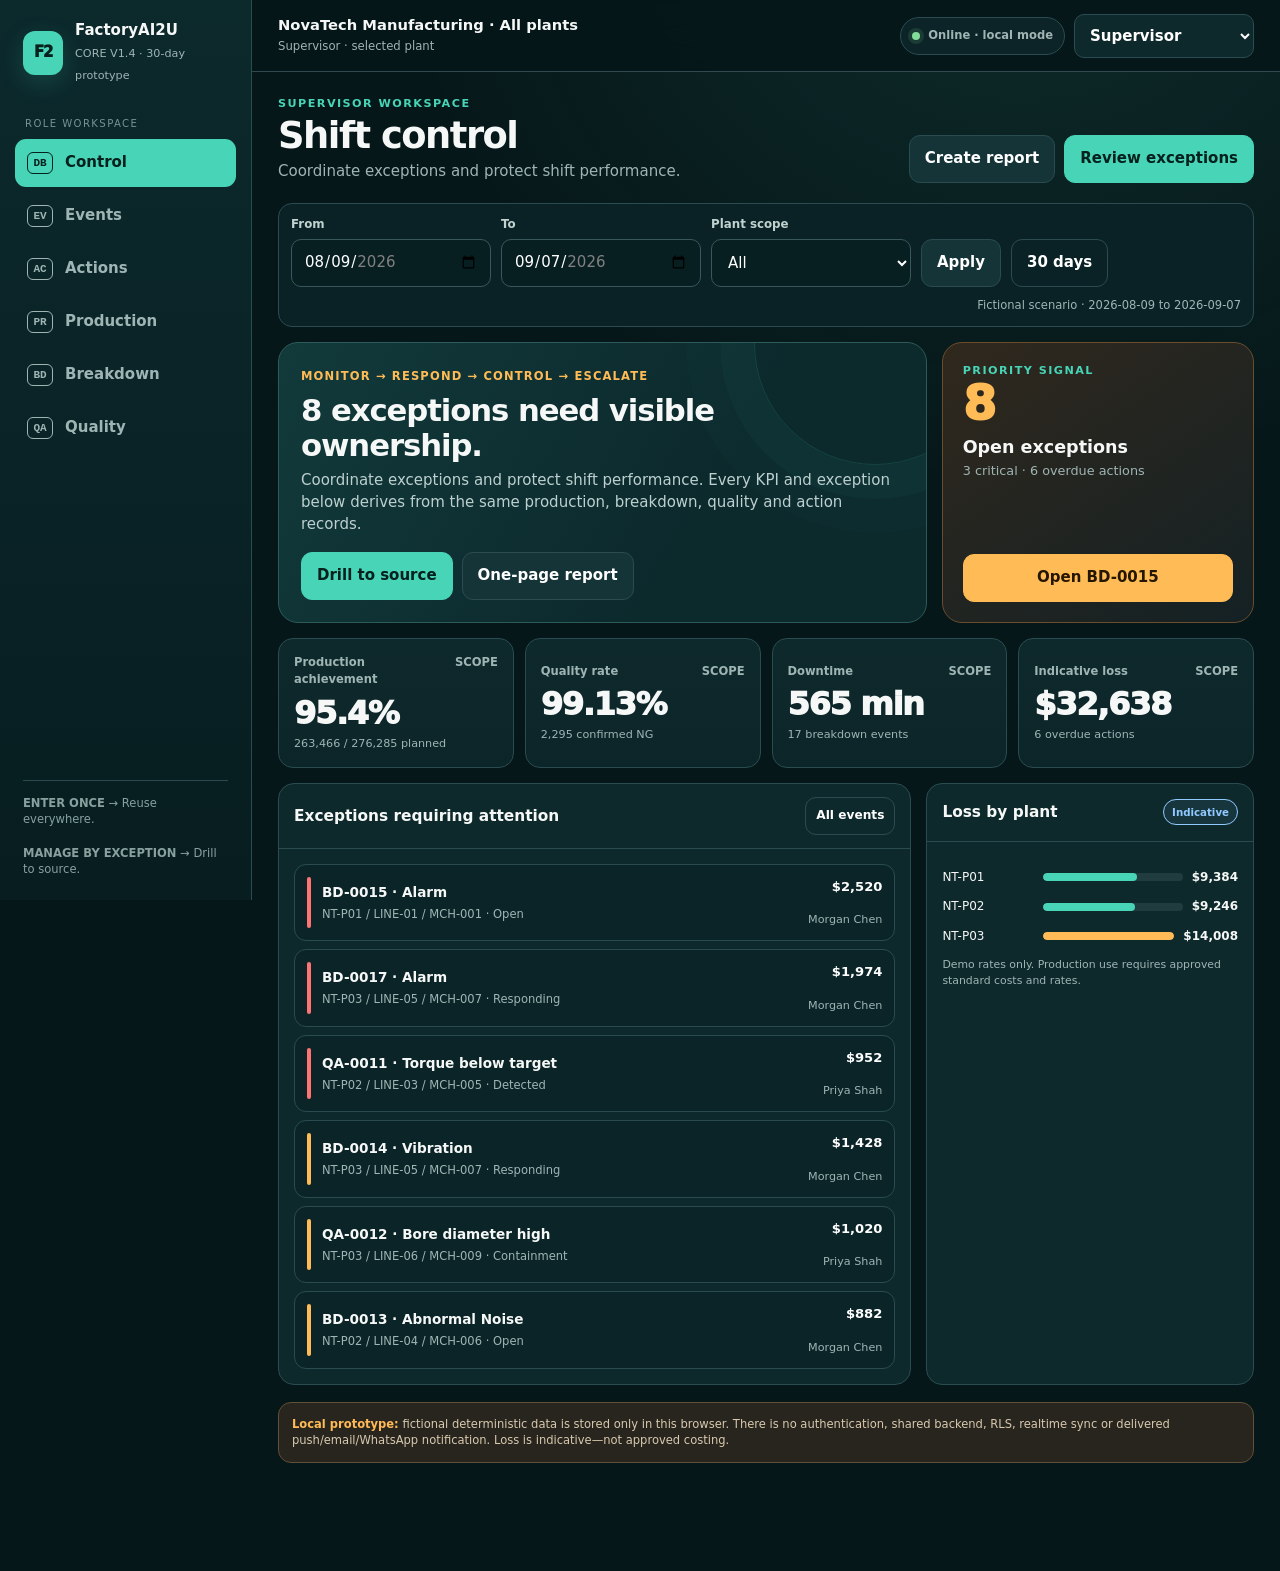
==== commit 1655c8a4: "Add files via upload" ====
--- a/index.html
+++ b/index.html
@@ -1,48 +1,147 @@
-<!DOCTYPE html>
+<!doctype html>
 <html lang="en">
 <head>
-  <meta charset="UTF-8" />
-  <meta name="viewport" content="width=device-width, initial-scale=1.0, viewport-fit=cover" />
-  <meta name="theme-color" content="#0b1220" />
-  <meta name="description" content="FactoryAI2U — a mobile-first Manufacturing Operating System PWA: capture events at source, escalate by time, drill from KPI to source, turn loss into profit." />
-  <meta name="author" content="FactoryAI2U" />
-  <meta property="og:title" content="FactoryAI2U — Manufacturing Operating System (CORE)" />
-  <meta property="og:description" content="Record reality at the source. Escalate by time. Drill from KPI to root cause. Measure loss, not just activity." />
-  <meta property="og:type" content="website" />
-  <meta name="twitter:card" content="summary" />
-  <meta name="twitter:title" content="FactoryAI2U — Manufacturing Operating System (CORE)" />
-  <meta name="twitter:description" content="Mobile-first PWA for production, breakdown/Andon, quality, loss and management drill-down." />
-  <link rel="manifest" href="manifest.webmanifest" />
-  <link rel="apple-touch-icon" href="assets/icon-192.png" />
-  <link rel="stylesheet" href="assets/styles.css" />
-  <title>FactoryAI2U — Manufacturing Operating System (CORE V1.4)</title>
-  <script id="structured-data-jsonld" type="application/ld+json">
-  {
-    "@context": "https://schema.org",
-    "@type": "WebSite",
-    "name": "FactoryAI2U",
-    "description": "A mobile-first Manufacturing Operating System PWA: capture events at source, escalate by time, drill from KPI to source, and turn operational loss into profit.",
-    "url": "__SITE_URL__"
-  }
-  </script>
+<meta charset="utf-8">
+<meta name="viewport" content="width=device-width,initial-scale=1,viewport-fit=cover">
+<meta name="theme-color" content="#092326">
+<meta name="description" content="FactoryAI2U CORE V1.4 — a mobile-first manufacturing operations prototype with shared source transactions, role dashboards, reports and validation.">
+<meta name="author" content="FactoryAI2U">
+<meta property="og:title" content="FactoryAI2U CORE V1.4">
+<meta property="og:description" content="Enter once, reuse everywhere. Manage by exception and drill to source.">
+<meta property="og:type" content="website">
+<meta name="twitter:card" content="summary">
+<meta name="twitter:title" content="FactoryAI2U CORE V1.4">
+<meta name="twitter:description" content="Mobile-first manufacturing operations prototype.">
+<title>FactoryAI2U — CORE V1.4</title>
+<script id="structured-data-jsonld" type="application/ld+json">{"@context":"https://schema.org","@type":"WebSite","name":"FactoryAI2U CORE V1.4","description":"Mobile-first manufacturing operations prototype with shared source transactions, role dashboards, reports and validation.","url":"__SITE_URL__"}</script>
+<link id="appManifest" rel="manifest">
+<style>
+/* @section: design-system */
+:root{--bg:#061719;--rail:#092326;--surface:#0e292c;--surface2:#143438;--surface3:#1b4145;--line:#2a4c50;--text:#f5f8f6;--muted:#9fb5b4;--teal:#48d4b6;--amber:#ffbb55;--red:#ff7373;--blue:#72b8ff;--green:#82dd98;--shadow:0 18px 50px rgba(0,0,0,.3);--radius:16px;--touch:48px;--font:Inter,ui-sans-serif,system-ui,-apple-system,"Segoe UI",Arial,sans-serif}*{box-sizing:border-box}html{background:var(--bg);scroll-behavior:smooth}body{margin:0;background:radial-gradient(circle at 80% -10%,rgba(72,212,182,.12),transparent 32%),var(--bg);color:var(--text);font:15px/1.45 var(--font);overflow-x:hidden}button,input,select,textarea{font:inherit}button{touch-action:manipulation}::selection{background:var(--teal);color:#031311}:focus-visible{outline:3px solid var(--amber);outline-offset:2px}.hidden{display:none!important}.muted{color:var(--muted)}.eyebrow{text-transform:uppercase;letter-spacing:.13em;font-size:.7rem;font-weight:900;color:var(--teal)}.mono{font-family:ui-monospace,SFMono-Regular,Consolas,monospace}.danger-text{color:#ff9e9e}.success-text{color:#9beaaa}.warn-text{color:#ffd08b}.nowrap{white-space:nowrap}
+/* @section: shell */
+.app{min-height:100dvh;display:grid;grid-template-columns:252px minmax(0,1fr)}.rail{position:sticky;top:0;height:100dvh;background:linear-gradient(180deg,#0c292c,#071d20);border-right:1px solid var(--line);padding:20px 15px;display:flex;flex-direction:column;z-index:20}.brand{display:flex;align-items:center;gap:12px;padding:0 8px 20px}.brand-mark{width:44px;height:44px;border-radius:12px;display:grid;place-items:center;background:var(--teal);color:#05201d;font-weight:950;letter-spacing:-.08em;box-shadow:0 8px 25px rgba(72,212,182,.18)}.brand-copy strong{display:block}.brand-copy span{font-size:.7rem;color:var(--muted)}.rail-label{font-size:.63rem;letter-spacing:.14em;text-transform:uppercase;color:#789290;padding:12px 10px 7px}.nav{display:grid;gap:5px}.nav-btn{min-height:48px;border:0;border-radius:11px;background:transparent;color:var(--muted);display:flex;align-items:center;gap:12px;text-align:left;padding:10px 12px;cursor:pointer;font-weight:800}.nav-btn:hover{background:rgba(255,255,255,.055);color:#fff}.nav-btn.active{background:var(--teal);color:#06201d}.nav-glyph{font-family:ui-monospace,monospace;width:26px;text-align:center;font-size:.69rem;border:1px solid currentColor;border-radius:6px;padding:2px}.rail-foot{margin-top:auto;padding:14px 8px 2px}.mini-principle{border-top:1px solid var(--line);padding-top:14px;color:#88a09e;font-size:.72rem}.main{min-width:0}.topbar{min-height:72px;position:sticky;top:0;z-index:15;background:rgba(6,23,25,.91);backdrop-filter:blur(14px);border-bottom:1px solid rgba(66,98,101,.7);display:flex;align-items:center;justify-content:space-between;padding:10px 26px;gap:15px}.top-title strong{display:block;font-size:.92rem}.top-title span{font-size:.73rem;color:var(--muted)}.top-actions{display:flex;align-items:center;gap:9px}.status-pill{min-height:38px;border:1px solid var(--line);background:#0c2427;color:var(--muted);border-radius:999px;padding:7px 11px;display:flex;align-items:center;gap:8px;font-size:.72rem;font-weight:800}.dot{width:8px;height:8px;border-radius:50%;background:var(--green);box-shadow:0 0 0 4px rgba(130,221,152,.12)}.dot.off{background:var(--red)}.role-select{height:44px;max-width:180px;background:var(--surface);color:#fff;border:1px solid var(--line);border-radius:10px;padding:0 34px 0 11px;font-weight:800}.content{padding:24px 26px 108px;max-width:1500px;margin:auto}.view{animation:fade .2s ease}@keyframes fade{from{opacity:0;transform:translateY(4px)}to{opacity:1;transform:none}}.mobile-brand{display:none}.bottom-nav{display:none}
+/* @section: controls */
+.page-head{display:flex;align-items:flex-end;justify-content:space-between;gap:18px;margin-bottom:20px}.page-head h1{font-size:clamp(1.55rem,3vw,2.3rem);letter-spacing:-.04em;line-height:1.08;margin:4px 0 5px}.page-head p{margin:0;color:var(--muted);max-width:760px}.cluster{display:flex;align-items:center;gap:9px;flex-wrap:wrap}.btn{min-height:var(--touch);border:1px solid var(--line);border-radius:11px;background:var(--surface2);color:#fff;padding:10px 15px;font-weight:850;cursor:pointer;transition:.15s}.btn:hover{transform:translateY(-1px);background:var(--surface3);border-color:#52757a}.btn.primary{background:var(--teal);border-color:var(--teal);color:#05201d}.btn.warn{background:var(--amber);border-color:var(--amber);color:#251601}.btn.danger{background:transparent;border-color:#91494c;color:#ffb0b0}.btn.ghost{background:transparent}.btn.small{min-height:38px;padding:7px 10px;font-size:.76rem}.btn:disabled{opacity:.42;cursor:not-allowed;transform:none}.filterbar{display:flex;gap:10px;align-items:end;flex-wrap:wrap;border:1px solid var(--line);background:#0a2225;border-radius:14px;padding:12px;margin-bottom:15px}.filterbar .field{min-width:160px;flex:0 1 200px}.range-note{margin-left:auto;color:var(--muted);font-size:.72rem}.kicker{display:inline-flex;align-items:center;gap:8px;color:var(--amber);font-size:.72rem;font-weight:900;text-transform:uppercase;letter-spacing:.1em}
+/* @section: dashboard */
+.hero-strip{display:grid;grid-template-columns:minmax(0,1.35fr) minmax(280px,.65fr);gap:15px;margin-bottom:15px}.command{position:relative;overflow:hidden;border:1px solid #2d5b59;background:linear-gradient(120deg,#123a3b,#0c292c 65%);border-radius:20px;padding:22px}.command:after{content:"";position:absolute;width:240px;height:240px;border:1px solid rgba(72,212,182,.15);border-radius:50%;right:-70px;top:-120px;box-shadow:0 0 0 34px rgba(72,212,182,.03),0 0 0 68px rgba(72,212,182,.02)}.command>*{position:relative;z-index:1}.command h2{font-size:clamp(1.35rem,2.4vw,2.05rem);max-width:680px;margin:7px 0 8px;line-height:1.12;letter-spacing:-.035em}.command p{color:#bdd0cf;max-width:720px;margin:0}.command .cluster{margin-top:17px}.priority-box{border:1px solid #6b4d2d;background:linear-gradient(145deg,#30281d,#142124);border-radius:20px;padding:20px;display:flex;flex-direction:column;justify-content:space-between;min-width:0}.priority-number{font-size:3rem;font-weight:950;letter-spacing:-.07em;color:var(--amber);line-height:1}.priority-box h3{margin:8px 0 2px}.priority-box p{margin:0 0 14px;color:var(--muted);font-size:.8rem}.metrics{display:grid;grid-template-columns:repeat(4,minmax(0,1fr));gap:11px;margin-bottom:15px}.metric{min-width:0;border:1px solid var(--line);background:linear-gradient(180deg,var(--surface),#0c2528);border-radius:15px;padding:15px;text-align:left;color:inherit;cursor:pointer}.metric:hover{border-color:#4f7775;transform:translateY(-1px)}.metric-head{display:flex;justify-content:space-between;gap:8px;color:var(--muted);font-size:.72rem;font-weight:800}.metric-value{font-size:clamp(1.4rem,3vw,2rem);line-height:1.15;font-weight:950;margin:7px 0 4px;letter-spacing:-.04em}.metric-foot{font-size:.7rem;color:var(--muted)}.dashboard-grid{display:grid;grid-template-columns:minmax(0,1.45fr) minmax(290px,.75fr);gap:15px}.panel{border:1px solid var(--line);background:var(--surface);border-radius:16px;overflow:hidden;min-width:0}.panel-head{min-height:58px;display:flex;align-items:center;justify-content:space-between;gap:12px;padding:13px 15px;border-bottom:1px solid var(--line)}.panel-head h2,.panel-head h3{margin:0;font-size:.96rem}.panel-body{padding:15px}.exception-list{display:grid;gap:8px}.exception{width:100%;border:1px solid var(--line);background:#0b2427;color:inherit;border-radius:12px;padding:12px;display:grid;grid-template-columns:auto minmax(0,1fr) auto;align-items:center;gap:11px;text-align:left;cursor:pointer}.exception:hover{border-color:#527673;background:#123033}.sevbar{width:4px;align-self:stretch;border-radius:4px;background:var(--amber)}.sevbar.critical{background:var(--red)}.exception strong{display:block;font-size:.85rem}.exception p{margin:3px 0 0;color:var(--muted);font-size:.72rem}.age{text-align:right;font-size:.7rem;color:var(--muted)}.age strong{color:#fff;font-size:.82rem}.loss-row{display:grid;grid-template-columns:92px minmax(0,1fr) auto;gap:9px;align-items:center;margin:12px 0;font-size:.75rem}.bar{height:8px;background:#203c3e;border-radius:999px;overflow:hidden}.bar i{display:block;height:100%;background:var(--teal);border-radius:999px}.loss-row:nth-child(3) .bar i{background:var(--amber)}.loss-row:nth-child(4) .bar i{background:var(--red)}.loss-row:nth-child(5) .bar i{background:var(--blue)}
+/* @section: forms-and-wizard */
+.form-layout{display:grid;grid-template-columns:minmax(0,1.25fr) minmax(270px,.55fr);gap:15px}.form-card{border:1px solid var(--line);background:var(--surface);border-radius:18px;padding:19px}.form-card h2{font-size:1rem;margin:0 0 14px}.wizard-track{display:flex;gap:7px;margin:0 0 17px}.wizard-dot{height:5px;flex:1;border-radius:10px;background:#29494d}.wizard-dot.active{background:var(--teal)}.wizard-step{border:0;padding:0;margin:0;min-width:0}.section-label{font-size:.7rem;text-transform:uppercase;letter-spacing:.12em;color:var(--teal);font-weight:900;margin-bottom:11px}.form-grid{display:grid;grid-template-columns:repeat(2,minmax(0,1fr));gap:12px}.field{display:grid;gap:6px;min-width:0}.field.full{grid-column:1/-1}.field label{font-size:.74rem;color:#c1d2d0;font-weight:800}.field input,.field select,.field textarea{width:100%;min-height:48px;border:1px solid #38585b;background:#081f22;color:#fff;border-radius:10px;padding:10px 12px}.field textarea{min-height:88px;resize:vertical}.field input:focus,.field select:focus,.field textarea:focus{border-color:var(--teal);outline:2px solid rgba(72,212,182,.14)}.field-hint{font-size:.66rem;color:var(--muted)}.form-nav{display:flex;justify-content:space-between;gap:9px;margin-top:18px}.form-aside{display:grid;gap:13px;align-content:start}.info-block{border:1px solid var(--line);border-radius:14px;padding:15px;background:#0a2225}.info-block h3{font-size:.87rem;margin:0 0 8px}.info-block p,.info-block li{color:var(--muted);font-size:.74rem}.info-block ul{padding-left:18px;margin:0}.form-error{border:1px solid #994d51;background:#3a2022;color:#ffd1d1;border-radius:10px;padding:10px 12px;font-size:.75rem;margin-top:12px}.form-error:empty{display:none}
+/* @section: tables-and-actions */
+.table-wrap{overflow:auto;max-width:100%;-webkit-overflow-scrolling:touch}.data-table{width:100%;border-collapse:collapse;min-width:820px}.data-table th{text-align:left;color:#8fa7a5;text-transform:uppercase;letter-spacing:.08em;font-size:.62rem;padding:10px 11px;border-bottom:1px solid var(--line)}.data-table td{padding:11px;border-bottom:1px solid #234347;font-size:.76rem;vertical-align:middle}.data-table tbody tr:hover{background:#153235}.badge{display:inline-flex;align-items:center;min-height:26px;border:1px solid currentColor;border-radius:999px;padding:4px 8px;font-size:.64rem;font-weight:900;white-space:nowrap}.badge.open,.badge.major{color:var(--amber);background:rgba(255,187,85,.07)}.badge.critical,.badge.overdue,.badge.failed{color:#ff9999;background:rgba(255,115,115,.08)}.badge.closed,.badge.synced,.badge.passed{color:#92e5a4;background:rgba(130,221,152,.08)}.badge.pending{color:#91caff;background:rgba(114,184,255,.08)}.mobile-cards{display:none}.empty{padding:34px 16px;text-align:center;color:var(--muted)}.row-actions{display:flex;gap:6px}.action-board{display:grid;grid-template-columns:repeat(3,minmax(0,1fr));gap:13px}.action-column{background:#0a2225;border:1px solid var(--line);border-radius:15px;padding:12px;min-width:0}.action-column-head{display:flex;align-items:center;justify-content:space-between;margin-bottom:10px}.action-column-head h3{margin:0;font-size:.84rem}.count{min-width:27px;height:27px;display:grid;place-items:center;border-radius:8px;background:#1b3b3e;font-size:.72rem;font-weight:900}.action-card{border:1px solid #315155;background:var(--surface);border-radius:12px;padding:12px;margin-bottom:8px;cursor:pointer}.action-card h4{margin:8px 0;font-size:.8rem}.action-meta{display:flex;justify-content:space-between;gap:8px;color:var(--muted);font-size:.67rem}
+/* @section: admin-and-validation */
+.master-workspace{display:grid;grid-template-columns:minmax(220px,.42fr) minmax(0,1fr);gap:15px}.master-categories,.master-manager{border:1px solid var(--line);background:var(--surface);border-radius:16px;min-width:0}.master-categories{padding:11px;align-self:start}.master-category-list{display:grid;gap:5px}.master-category{min-height:46px;width:100%;display:flex;align-items:center;justify-content:space-between;gap:10px;border:1px solid transparent;border-radius:10px;background:transparent;color:var(--muted);padding:8px 10px;text-align:left;font-weight:800;cursor:pointer}.master-category.active{background:var(--teal);color:#05201d}.master-toolbar{padding:14px;border-bottom:1px solid var(--line);display:flex;align-items:end;justify-content:space-between;gap:12px}.master-toolbar h2{margin:3px 0;font-size:1.04rem}.master-search{padding:12px 14px;border-bottom:1px solid var(--line)}.master-search input{width:100%;min-height:46px;border:1px solid #38585b;background:#081f22;color:#fff;border-radius:10px;padding:10px}.master-row{min-height:64px;padding:9px 14px;border-bottom:1px solid #234347;display:flex;align-items:center;justify-content:space-between;gap:12px}.master-row:last-child{border:0}.master-row-actions{display:flex;gap:7px}.pagination{display:flex;justify-content:space-between;align-items:center;padding:12px 14px;border-top:1px solid var(--line)}.test-grid{display:grid;grid-template-columns:repeat(2,minmax(0,1fr));gap:10px}.test-card{border:1px solid var(--line);background:#0a2326;border-radius:12px;padding:13px}.test-card strong{font-size:.82rem}.test-card p{font-size:.7rem;color:var(--muted);margin:6px 0 0}.test-summary{display:grid;grid-template-columns:repeat(3,1fr);gap:10px;margin-bottom:14px}.test-stat{border:1px solid var(--line);border-radius:12px;padding:13px;background:var(--surface)}.test-stat b{display:block;font-size:1.45rem}
+/* @section: modal-report */
+.modal-layer{position:fixed;inset:0;background:rgba(1,10,11,.84);backdrop-filter:blur(8px);z-index:80;display:grid;place-items:center;padding:17px}.modal{width:min(760px,100%);max-height:92dvh;overflow:auto;background:#102b2e;border:1px solid #42656a;border-radius:20px;box-shadow:var(--shadow)}.modal.wide{width:min(980px,100%)}.modal-head{position:sticky;top:0;background:#102b2e;z-index:2;display:flex;justify-content:space-between;align-items:flex-start;gap:14px;padding:17px;border-bottom:1px solid var(--line)}.modal-head h2{margin:3px 0 0;font-size:1.12rem}.modal-body{padding:17px}.close{minpx:44px;min-width:44px;min-height:44px;border:1px solid var(--line);border-radius:10px;background:#183a3e;color:#fff;cursor:pointer;font-size:1.2rem}.detail-grid{display:grid;grid-template-columns:repeat(2,minmax(0,1fr));gap:8px;margin:13px 0}.detail{background:#082225;border:1px solid #294b4f;border-radius:10px;padding:10px}.detail span{display:block;color:var(--muted);font-size:.65rem}.detail strong{display:block;font-size:.8rem;margin-top:3px}.trace{margin-top:15px;border-top:1px solid var(--line);padding-top:12px}.trace-step{display:flex;gap:9px;margin:8px 0;color:var(--muted);font-size:.73rem}.trace-step b{color:var(--teal);font-family:ui-monospace,monospace}.report-wrap{overflow:auto;border-radius:10px}.report-sheet{background:#fff;color:#12262a;border-radius:10px;padding:16px;width:100%;aspect-ratio:1.414/1;min-height:620px;overflow:hidden}.report-head{display:flex;justify-content:space-between;gap:16px;border-bottom:3px solid #0d6f63;padding-bottom:7px}.report-head h2{margin:1px 0;font-size:1.08rem;line-height:1.1}.report-head p{margin:0;color:#52696b;font-size:.57rem}.report-narrative{display:grid;grid-template-columns:1.35fr .65fr;gap:9px;margin:8px 0}.report-callout{border-left:4px solid #0d8d7d;background:#eef7f5;border-radius:5px;padding:7px 9px;font-size:.59rem}.report-callout b{display:block;font-size:.66rem;margin-bottom:2px}.report-metrics{display:grid;grid-template-columns:repeat(4,1fr);gap:6px;margin:7px 0}.report-metric{border:1px solid #cad7d8;border-radius:6px;padding:7px 8px}.report-metric span{display:block;color:#647779;font-size:.52rem;white-space:nowrap;overflow:hidden;text-overflow:ellipsis}.report-metric b{font-size:.92rem}.report-metric small{display:block;color:#758889;font-size:.46rem}.report-chart-grid{display:grid;grid-template-columns:repeat(2,minmax(0,1fr));gap:7px}.chart-card{border:1px solid #d2dddd;border-radius:7px;padding:6px 7px;min-width:0;height:181px;overflow:hidden}.chart-card h3{font-size:.62rem;margin:0 0 3px}.chart-card h3 span{font-weight:500;color:#65797b}.chart-card svg{display:block;width:100%;height:150px}.chart-label{font:9px Arial,sans-serif;fill:#536a6c}.chart-value{font:bold 9px Arial,sans-serif;fill:#173b3d}.chart-gridline{stroke:#dbe5e5;stroke-width:1}.chart-axis{stroke:#9db0b1;stroke-width:1}.chart-teal{fill:#119b88;stroke:#119b88}.chart-amber{fill:#ffb84d;stroke:#ffb84d}.chart-red{fill:#e96b6b;stroke:#e96b6b}.chart-blue{fill:#559fe8;stroke:#559fe8}.report-followup{display:grid;grid-template-columns:1.1fr .9fr;gap:8px;margin-top:7px;font-size:.52rem}.report-followup>div{border:1px solid #d2dddd;border-radius:6px;padding:6px}.report-followup b{display:block;margin-bottom:2px}.report-followup ol{display:grid;grid-template-columns:1fr 1fr;gap:2px 12px;margin:0;padding-left:15px}.report-foot{display:flex;justify-content:space-between;margin-top:5px;color:#657b7d;font-size:.44rem}.toast{position:fixed;right:20px;bottom:20px;z-index:100;width:min(390px,calc(100% - 32px));border:1px solid #43716d;border-radius:13px;background:#113539;color:#fff;padding:12px 14px;box-shadow:var(--shadow)}.toast.error{border-color:#974d51;background:#3a2022}.prototype-note{margin-top:17px;border:1px solid #605037;background:#28251f;border-radius:13px;padding:13px;color:#d8c9ae;font-size:.72rem}.prototype-note strong{color:var(--amber)}
+@media(max-width:1040px){.metrics{grid-template-columns:repeat(2,1fr)}.hero-strip,.dashboard-grid{grid-template-columns:1fr}.action-board{grid-template-columns:1fr 1fr}.action-column:last-child{grid-column:1/-1}}
+@media(max-width:760px){body{font-size:14px}.app{display:block}.rail{display:none}.topbar{min-height:68px;padding:8px 13px}.top-title{display:none}.mobile-brand{display:flex;align-items:center;gap:8px;font-weight:900}.mobile-brand .brand-mark{width:38px;height:38px}.status-pill .status-copy{display:none}.role-select{max-width:130px}.content{padding:17px 13px 96px}.page-head{align-items:flex-start;flex-direction:column;gap:11px}.page-head .cluster{width:100%}.page-head .cluster .btn{flex:1}.filterbar{align-items:stretch}.filterbar .field{flex:1 1 calc(50% - 8px);min-width:130px}.range-note{width:100%;margin:0}.hero-strip{gap:11px}.command,.priority-box{border-radius:16px;padding:17px}.metrics{gap:8px}.metric{padding:12px}.form-layout,.master-workspace{grid-template-columns:1fr}.form-grid{grid-template-columns:1fr}.field.full{grid-column:auto}.action-board{grid-template-columns:1fr}.action-column:last-child{grid-column:auto}.desktop-table{display:none}.mobile-cards{display:grid;gap:9px}.mobile-record{border:1px solid var(--line);background:#0b272a;border-radius:12px;padding:12px}.mobile-record-head{display:flex;justify-content:space-between;gap:8px}.mobile-record p{color:var(--muted);font-size:.7rem;margin:6px 0}.mobile-record .row-actions{margin-top:9px}.master-category-list{display:flex;overflow-x:auto}.master-category{min-width:max-content}.master-toolbar{align-items:stretch;flex-direction:column}.master-row{align-items:flex-start;flex-direction:column}.master-row-actions{width:100%}.master-row-actions .btn{flex:1}.test-grid{grid-template-columns:1fr}.test-summary{grid-template-columns:repeat(3,1fr)}.bottom-nav{position:fixed;bottom:0;left:0;right:0;z-index:40;background:rgba(8,28,30,.97);border-top:1px solid var(--line);display:grid;grid-template-columns:repeat(5,1fr);padding:7px 6px calc(7px + env(safe-area-inset-bottom))}.bottom-btn{min-height:52px;border:0;border-radius:10px;background:transparent;color:#95aaa8;display:grid;place-items:center;align-content:center;gap:2px;font-size:.59rem;font-weight:850}.bottom-btn b{font-family:ui-monospace,monospace}.bottom-btn.active{background:var(--teal);color:#061e1c}.modal-layer{padding:0;align-items:end}.modal{width:100%;max-height:94dvh;border-radius:20px 20px 0 0}.detail-grid{grid-template-columns:1fr}.report-wrap{overflow:auto}.report-sheet{width:920px;min-height:650px;aspect-ratio:1.414/1;padding:16px}.report-metrics{grid-template-columns:repeat(4,1fr)}.report-chart-grid{grid-template-columns:repeat(2,1fr)}.toast{right:16px;bottom:84px}}
+@media(max-width:430px){.metrics{grid-template-columns:1fr 1fr}.metric-value{font-size:1.35rem}.exception{grid-template-columns:auto 1fr}.exception .age{grid-column:2;text-align:left}.report-sheet{min-height:670px}.test-summary{grid-template-columns:1fr}}
+@media(prefers-reduced-motion:reduce){*{scroll-behavior:auto!important;animation:none!important;transition:none!important}}
+@media print{body{background:#fff!important}.app,.bottom-nav,.toast,.modal-head,.report-actions{display:none!important}.modal-layer{position:static!important;display:block!important;background:#fff!important;padding:0!important}.modal{display:block!important;width:100%!important;max-height:none!important;overflow:visible!important;border:0!important;box-shadow:none!important}.modal-body{padding:0!important}.report-sheet{display:block!important;width:100%!important;min-height:0!important;aspect-ratio:1.414/1!important;border-radius:0!important;padding:10mm!important;page-break-inside:avoid}@page{size:A4 landscape;margin:0}}
+</style>
 </head>
 <body>
-  <!-- @section: app-root -->
-  <div id="app" aria-live="polite"></div>
-
-  <div id="net-banner" class="net-banner" hidden></div>
-  <div id="toast-host" class="toast-host" aria-live="assertive"></div>
-  <div id="modal-host" class="modal-host" hidden></div>
-
-  <script src="assets/data.js"></script>
-  <script src="assets/calculators.js"></script>
-  <script src="assets/main.js"></script>
-  <script>
-    if ('serviceWorker' in navigator) {
-      window.addEventListener('load', function () {
-        navigator.serviceWorker.register('sw.js').catch(function () {});
-      });
-    }
-  </script>
+<div class="app">
+<!-- @section: desktop-navigation -->
+<aside class="rail"><div class="brand"><div class="brand-mark">F2</div><div class="brand-copy"><strong>FactoryAI2U</strong><span>CORE V1.4 · 30-day prototype</span></div></div><div class="rail-label">Role workspace</div><nav id="sideNav" class="nav"></nav><div class="rail-foot"><div class="mini-principle"><b>ENTER ONCE</b> → Reuse everywhere.<br><br><b>MANAGE BY EXCEPTION</b> → Drill to source.</div></div></aside>
+<main class="main"><header class="topbar"><div class="mobile-brand"><div class="brand-mark">F2</div><span>FactoryAI2U</span></div><div class="top-title"><strong id="contextTitle"></strong><span id="contextSub"></span></div><div class="top-actions"><button class="status-pill" id="connectionBtn"><span id="connectionDot" class="dot"></span><span id="connectionText" class="status-copy"></span></button><select id="roleSelect" class="role-select" aria-label="Active demo role"></select></div></header><div id="viewRoot" class="content" tabindex="-1"></div></main>
+</div>
+<nav id="bottomNav" class="bottom-nav"></nav><div id="modalLayer" class="modal-layer hidden" role="dialog" aria-modal="true" aria-labelledby="modalTitle"></div><div id="toast" class="toast hidden" role="status" aria-live="polite"></div>
+<script>
+/* @section: application-and-deterministic-data */
+(()=>{'use strict';
+const KEY='factoryai2u_core_v14_month_v2',TODAY='2026-09-07',START='2026-08-09';
+const roles=['Operator','Supervisor','QA/QC','Maintenance','Plant Head','Division Head','CEO','Admin'];
+const roleMenus={Operator:['dashboard','production','breakdown','quality','events'],Supervisor:['dashboard','events','actions','production','breakdown','quality'], 'QA/QC':['dashboard','events','quality','actions','audit'],Maintenance:['dashboard','events','breakdown','actions','audit'],'Plant Head':['dashboard','events','actions','audit'],'Division Head':['dashboard','events','actions','audit'],CEO:['dashboard','events','actions'],Admin:['dashboard','admin','events','actions','audit','validation','settings']};
+const menuMeta={dashboard:['DB','Control'],events:['EV','Events'],production:['PR','Production'],breakdown:['BD','Breakdown'],quality:['QA','Quality'],actions:['AC','Actions'],audit:['AU','Audit'],admin:['CF','Configure'],validation:['TC','Test centre'],settings:['ST','System']};
+const roleProfiles={Operator:{title:'Source control',verb:'RECORD → REPORT → ANDON',desc:'Fast source entry with immediate factual visibility.',scope:'current operating context'},Supervisor:{title:'Shift control',verb:'MONITOR → RESPOND → CONTROL → ESCALATE',desc:'Coordinate exceptions and protect shift performance.',scope:'selected plant'},'QA/QC':{title:'Quality control',verb:'DETECT → CONTAIN → INVESTIGATE → CORRECT',desc:'Own the closed-loop quality response.',scope:'quality events'},Maintenance:{title:'Reliability response',verb:'RESPOND → DIAGNOSE → RESTORE → PREVENT',desc:'Restore equipment and prevent recurrence.',scope:'breakdown events'},'Plant Head':{title:'Plant exception control',verb:'SEE → DRILL → DECIDE → FOLLOW UP',desc:'See plant losses, drill to source and follow owners.',scope:'selected plant'},'Division Head':{title:'Cross-plant improvement',verb:'COMPARE → CHALLENGE → IMPROVE',desc:'Compare plants and identify systemic loss.',scope:'all plants'},CEO:{title:'Enterprise exception control',verb:'SEE BUSINESS IMPACT → DRILL → DECIDE',desc:'Focus on major business exceptions and overdue ownership.',scope:'enterprise'},Admin:{title:'Configuration & governance',verb:'CONFIGURE → GOVERN → SECURE',desc:'Maintain controlled masters, role rules and auditability.',scope:'all records'}};
+const masterMeta={plants:'Plants',areas:'Work areas',stages:'Process stages',lines:'Lines',machines:'Machines',parts:'Parts / product numbers',models:'Models',customers:'Customers',shifts:'Shifts',users:'Users',breakdownCategories:'Breakdown categories',symptoms:'Breakdown symptoms',qualityClasses:'Quality classifications',severities:'Quality severities'};
+const pad=n=>String(n).padStart(2,'0'),dateAdd=(date,n)=>{const d=new Date(date+'T00:00:00Z');d.setUTCDate(d.getUTCDate()+n);return d.toISOString().slice(0,10)},iso=(d,h,m=0)=>`${d}T${pad(h)}:${pad(m)}:00`,clone=x=>JSON.parse(JSON.stringify(x));
+function generateSeed(){const masters={plants:['NT-P01','NT-P02','NT-P03'],areas:['AREA-A','AREA-B','AREA-C'],stages:['PROCESS-01','PROCESS-02','PROCESS-03'],lines:['LINE-01','LINE-02','LINE-03','LINE-04','LINE-05','LINE-06'],machines:['MCH-001','MCH-002','MCH-003','MCH-004','MCH-005','MCH-006','MCH-007','MCH-008','MCH-009'],parts:['PT-1001-A','PT-2042-B','PT-3305-C','PT-4820-D'],models:['MODEL-A','MODEL-B','MODEL-C'],customers:['CUSTOMER-A','CUSTOMER-B','CUSTOMER-C'],shifts:['Morning','Evening','Night'],users:['Alex Morgan','Jamie Lee','Priya Shah','Morgan Chen','Sam Rivera','Taylor Kim','Jordan Patel','Avery Tan'],breakdownCategories:['Major','Minor','Mechanical','Electrical','Pneumatic','Hydraulic','Data Communication','Intermittent','Machine Auto Stop','Machine Manually Stop','Emergency Stop','Sudden Stop While Running'],symptoms:['Alert','Alarm','Abnormal Noise','Appearance','Vibration'],qualityClasses:['Safety Critical','Functional','Fitting','Appearance','Reliability','Dimensional'],severities:['Critical','Major','Minor','Observation']};
+const relation={plantLines:{'NT-P01':['LINE-01','LINE-02'],'NT-P02':['LINE-03','LINE-04'],'NT-P03':['LINE-05','LINE-06']},lineMachines:{'LINE-01':['MCH-001','MCH-002'],'LINE-02':['MCH-003'],'LINE-03':['MCH-004','MCH-005'],'LINE-04':['MCH-006'],'LINE-05':['MCH-007','MCH-008'],'LINE-06':['MCH-009']}};
+const production=[],breakdowns=[],quality=[],rcas=[],actions=[],audit=[];let pi=1,bi=1,qi=1,ai=1,ri=1;
+for(let day=0;day<30;day++){const d=dateAdd(START,day);masters.plants.forEach((plant,p)=>masters.shifts.forEach((shift,s)=>{const line=relation.plantLines[plant][(day+s)%2],machines=relation.lineMachines[line],machine=machines[(day+p)%machines.length],part=masters.parts[(day+p+s)%masters.parts.length],planned=860+((day*37+p*83+s*51)%330),short=(day*13+p*29+s*17)%96,actual=planned-short,ng=(day*7+p*5+s*3)%18,good=actual-ng;production.push({id:'PRD-'+String(pi++).padStart(4,'0'),time:iso(d,[7,15,23][s],5+p*3),plant,line,machine,part,model:masters.models[(day+p)%3],customer:masters.customers[(day+p+s)%3],shift,mode:['Auto','Normal Production','Auto'][s],planned,actual,good,ng,user:masters.users[(p+s)%3],sync:'Synced'});}));
+if(day%2===0||day%7===0){const plant=masters.plants[(day/2|0)%3],line=relation.plantLines[plant][day%2],machine=relation.lineMachines[line][0],part=masters.parts[day%4],duration=8+day%5*13,severity=duration>=45?'Critical':'Major',status=day<21?['Closed','Restored'][day%2]:['Open','Responding','Restored'][day%3],id='BD-'+String(bi++).padStart(4,'0'),start=iso(d,9+day%8,12),category=['Mechanical','Electrical','Pneumatic','Hydraulic','Data Communication'][day%5],symptom=['Alarm','Abnormal Noise','Vibration','Alert'][day%4];breakdowns.push({id,time:start,plant,area:masters.areas[masters.plants.indexOf(plant)],stage:masters.stages[day%3],line,machine,part,model:masters.models[day%3],customer:masters.customers[day%3],shift:masters.shifts[day%3],operator:masters.users[day%3],mode:'Auto',output:300+day*17,affected:10+day%31,category,symptom,notes:`${symptom} observed at ${machine}; source facts captured before diagnosis.`,status,severity,owner:'Morgan Chen',durationMin:duration,loss:duration*42,sync:'Synced',escalationLevel:duration>=60?'CEO':duration>=30?'Division Head':duration>=10?'Plant Head':'Supervisor'});const rcaId='RCA-'+String(ri++).padStart(4,'0');rcas.push({id:rcaId,source:id,method:'5 Why',cause:['Wear beyond inspection interval','Loose electrical termination','Pressure regulator drift'][day%3],status:status==='Closed'?'Closed':'In progress'});const closed=status==='Closed'||status==='Restored';actions.push({id:'ACT-'+String(ai++).padStart(4,'0'),source:id,rcaId,title:`Correct ${category.toLowerCase()} cause and verify recurrence control`,owner:'Morgan Chen',due:dateAdd(d,2+day%4),status:closed?'Closed':day%2?'In progress':'Open',closedAt:closed?dateAdd(d,1):'',effectiveness:closed?'Effective':'Pending',priority:severity});}
+if(day%3===1||day%8===0){const plant=masters.plants[(day+1)%3],line=relation.plantLines[plant][day%2],machine=relation.lineMachines[line].slice(-1)[0],part=masters.parts[(day+1)%4],suspected=18+day%44,ng=4+day%14,severity=day%8===0?'Critical':day%2?'Major':'Minor',status=day<20?'Closed':['Detected','Containment','Investigation','Verification'][day%4],id='QA-'+String(qi++).padStart(4,'0'),defect=['Bore diameter high','Surface mark','Connector fit','Seal leak','Torque below target'][day%5];quality.push({id,time:iso(d,10+day%7,20),plant,line,machine,part,model:masters.models[day%3],customer:masters.customers[(day+1)%3],shift:masters.shifts[day%3],operator:masters.users[(day+2)%3],defect,description:`${defect} detected during controlled inspection; affected material identified for containment.`,classification:masters.qualityClasses[day%6],severity,suspected,ng,status,owner:'Priya Shah',loss:ng*68,sync:'Synced',escalationLevel:severity==='Critical'?'QA Head':'Supervisor'});const rcaId='RCA-'+String(ri++).padStart(4,'0');rcas.push({id:rcaId,source:id,method:'Fishbone + 5 Why',cause:['Gauge verification interval inadequate','Handling contact at transfer','Process setting drift'][day%3],status:status==='Closed'?'Closed':'In progress'});actions.push({id:'ACT-'+String(ai++).padStart(4,'0'),source:id,rcaId,title:`Contain ${defect.toLowerCase()} and verify corrective setting`,owner:'Priya Shah',due:dateAdd(d,1+day%3),status:status==='Closed'?'Closed':day%2?'Verification':'Open',closedAt:status==='Closed'?dateAdd(d,1):'',effectiveness:status==='Closed'?'Effective':status==='Verification'?'Monitoring':'Pending',priority:severity});}}
+[...production,...breakdowns,...quality].forEach(r=>audit.push({id:'AUD-'+String(audit.length+1).padStart(5,'0'),time:r.time,user:r.user||r.operator||'System',type:`${r.id.split('-')[0]} source created`,entityId:r.id,detail:`${r.id} recorded once and exposed to authorised downstream views.`}));actions.forEach(a=>audit.push({id:'AUD-'+String(audit.length+1).padStart(5,'0'),time:iso(a.due,8),user:a.owner,type:'Action recorded',entityId:a.id,detail:`${a.id} linked to ${a.source} with owner and due date.`}));
+return{version:'1.4-month',role:'Supervisor',view:'dashboard',filters:{from:START,to:TODAY,plant:'All'},context:{company:'NovaTech Manufacturing',division:'Industrial Products',plant:'NT-P01',area:'AREA-A',stage:'PROCESS-01',line:'LINE-01',machine:'MCH-001',shift:'Morning',operator:'Alex Morgan'},masters,relation,production,breakdowns,quality,rcas,actions,audit: audit.sort((a,b)=>b.time.localeCompare(a.time)),settings:{costDisclaimer:'Indicative fictional rates only',pageSize:8,breakdownEscalation:[5,10,30,60],qualityEscalation:[10,60,480,1440]}}}
+const seed=generateSeed();let state=load(),activeMaster='plants',masterQuery='',masterPage=1,deferredPrompt=null,entryDraft={};
+function load(){try{const x=JSON.parse(localStorage.getItem(KEY));return x&&x.version==='1.4-month'?x:clone(seed)}catch(e){return clone(seed)}}function save(){localStorage.setItem(KEY,JSON.stringify(state))}function nowISO(){return new Date().toISOString()}function esc(v=''){return String(v).replace(/[&<>'"]/g,c=>({'&':'&amp;','<':'&lt;','>':'&gt;',"'":'&#39;','"':'&quot;'}[c]))}function fmt(t){return new Date(t).toLocaleString([],{year:'2-digit',month:'short',day:'numeric',hour:'2-digit',minute:'2-digit'})}function money(n){return '$'+Math.round(n||0).toLocaleString()}function nextId(prefix,list){return prefix+'-'+String(Math.max(0,...list.map(x=>+(x.id.match(/\d+/)||[0])[0]))+1).padStart(4,'0')}function log(type,detail,entityId='SYSTEM'){state.audit.unshift({id:'AUD-'+String(state.audit.length+1).padStart(5,'0'),time:nowISO(),user:`${state.context.operator} · ${state.role}`,type,entityId,detail});save()}function toast(msg,error=false){const t=document.getElementById('toast');t.textContent=msg;t.className='toast'+(error?' error':'');clearTimeout(toast.timer);toast.timer=setTimeout(()=>t.classList.add('hidden'),3600)}
+function roleOptions(){roleSelect.innerHTML=roles.map(r=>`<option ${r===state.role?'selected':''}>${r}</option>`).join('')}function nav(){const items=roleMenus[state.role];sideNav.innerHTML=items.map(k=>`<button class="nav-btn ${state.view===k?'active':''}" data-view="${k}"><span class="nav-glyph">${menuMeta[k][0]}</span>${menuMeta[k][1]}</button>`).join('');bottomNav.innerHTML=items.slice(0,5).map(k=>`<button class="bottom-btn ${state.view===k?'active':''}" data-view="${k}"><b>${menuMeta[k][0]}</b><span>${menuMeta[k][1]}</span></button>`).join('');contextTitle.textContent=`${state.context.company} · ${state.filters.plant==='All'?'All plants':state.filters.plant}`;contextSub.textContent=`${state.role} · ${roleProfiles[state.role].scope}`}function goto(view){if(!roleMenus[state.role].includes(view))view='dashboard';state.view=view;save();nav();render();viewRoot.focus({preventScroll:true});scrollTo({top:0,behavior:'smooth'})}
+function header(title,sub,actions=''){return `<div class="page-head"><div><div class="eyebrow">${esc(state.role)} workspace</div><h1>${esc(title)}</h1><p>${esc(sub)}</p></div>${actions?`<div class="cluster">${actions}</div>`:''}</div>`}function limitations(){return `<div class="prototype-note"><strong>Local prototype:</strong> fictional deterministic data is stored only in this browser. There is no authentication, shared backend, RLS, realtime sync or delivered push/email/WhatsApp notification. Loss is indicative—not approved costing.</div>`}
+function inRange(r){const d=r.time.slice(0,10);return d>=state.filters.from&&d<=state.filters.to&&(state.filters.plant==='All'||r.plant===state.filters.plant)}function filtered(){return{production:state.production.filter(inRange),breakdowns:state.breakdowns.filter(inRange),quality:state.quality.filter(inRange)}}function metrics(){const f=filtered(),plan=f.production.reduce((s,x)=>s+x.planned,0),actual=f.production.reduce((s,x)=>s+x.actual,0),good=f.production.reduce((s,x)=>s+x.good,0),ng=f.production.reduce((s,x)=>s+x.ng,0),downtime=f.breakdowns.reduce((s,x)=>s+x.durationMin,0),loss=[...f.breakdowns,...f.quality].reduce((s,x)=>s+x.loss,0),open=[...f.breakdowns,...f.quality].filter(x=>x.status!=='Closed'&&x.status!=='Restored'),sources=new Set([...f.breakdowns,...f.quality].map(x=>x.id)),acts=state.actions.filter(a=>sources.has(a.source)),overdue=acts.filter(a=>a.status!=='Closed'&&a.due<TODAY).length;return{...f,plan,actual,good,ng,downtime,loss,open,acts,overdue,achievement:plan?actual/plan*100:0,qualityRate:actual?good/actual*100:0}}
+function filterBar(){return `<div class="filterbar"><div class="field"><label>From</label><input id="dateFrom" type="date" value="${state.filters.from}" min="${START}" max="${TODAY}"></div><div class="field"><label>To</label><input id="dateTo" type="date" value="${state.filters.to}" min="${START}" max="${TODAY}"></div><div class="field"><label>Plant scope</label><select id="plantFilter"><option>All</option>${state.masters.plants.map(x=>`<option ${x===state.filters.plant?'selected':''}>${x}</option>`).join('')}</select></div><button class="btn" data-action="applyRange">Apply</button><button class="btn ghost" data-action="fullMonth">30 days</button><span class="range-note">Fictional scenario · ${state.filters.from} to ${state.filters.to}</span></div>`}
+function roleQuickAction(){if(state.role==='Operator')return '<button class="btn warn" data-view="breakdown">Report abnormality</button>';if(state.role==='QA/QC')return '<button class="btn warn" data-view="quality">Create quality alert</button>';if(state.role==='Maintenance')return '<button class="btn warn" data-view="breakdown">Review / record breakdown</button>';if(state.role==='Admin')return '<button class="btn primary" data-view="admin">Configure masters</button>';return '<button class="btn primary" data-view="events">Review exceptions</button>'}
+function dashboard(){const m=metrics(),p=roleProfiles[state.role],ranked=m.open.slice().sort((a,b)=>(b.severity==='Critical')-(a.severity==='Critical')||b.loss-a.loss),priority=ranked[0];let cards=[['Production achievement',m.achievement.toFixed(1)+'%',`${m.actual.toLocaleString()} / ${m.plan.toLocaleString()} planned`],['Quality rate',m.qualityRate.toFixed(2)+'%',`${m.ng.toLocaleString()} confirmed NG`],['Downtime',m.downtime.toLocaleString()+' min',`${m.breakdowns.length} breakdown events`],['Indicative loss',money(m.loss),`${m.overdue} overdue actions`]];if(state.role==='QA/QC')cards=[['Quality alerts',m.quality.length,m.quality.filter(x=>x.status!=='Closed').length+' open'],['Confirmed NG',m.quality.reduce((s,x)=>s+x.ng,0),'from source alerts'],['Containment open',m.quality.filter(x=>!['Closed','Verification'].includes(x.status)).length,'requiring response'],['Quality loss',money(m.quality.reduce((s,x)=>s+x.loss,0)),'indicative demo rate']];if(state.role==='Maintenance')cards=[['Breakdowns',m.breakdowns.length,m.breakdowns.filter(x=>x.status!=='Closed').length+' active'],['Downtime',m.downtime+' min','recorded at source'],['Critical events',m.breakdowns.filter(x=>x.severity==='Critical').length,'threshold-driven'],['Reliability loss',money(m.breakdowns.reduce((s,x)=>s+x.loss,0)),'indicative demo rate']];if(state.role==='Admin')cards=[['Master values',Object.values(state.masters).reduce((s,x)=>s+x.length,0),'controlled selections'],['Source records',m.production.length+m.breakdowns.length+m.quality.length,'current date scope'],['Audit entries',state.audit.length,'browser-local history'],['Validation',runTests().filter(x=>x.pass).length+'/'+runTests().length,'checks passing']];return header(p.title,p.desc,`<button class="btn" data-action="report">Create report</button>${roleQuickAction()}`)+filterBar()+`<div class="hero-strip"><section class="command"><div class="kicker">${esc(p.verb)}</div><h2>${ranked.length?`${ranked.length} exception${ranked.length===1?'':'s'} need visible ownership.`:'No open exceptions in the selected scope.'}</h2><p>${esc(p.desc)} Every KPI and exception below derives from the same production, breakdown, quality and action records.</p><div class="cluster"><button class="btn primary" data-view="events">Drill to source</button><button class="btn" data-action="report">One-page report</button></div></section><aside class="priority-box"><div><div class="eyebrow">Priority signal</div><div class="priority-number">${ranked.length}</div><h3>Open exceptions</h3><p>${ranked.filter(x=>x.severity==='Critical').length} critical · ${m.overdue} overdue actions</p></div>${priority?`<button class="btn warn" data-id="${priority.id}">Open ${priority.id}</button>`:'<button class="btn" data-view="actions">Review actions</button>'}</aside></div><div class="metrics">${cards.map((c,i)=>`<button class="metric" data-view="${i===3?'actions':'events'}"><div class="metric-head"><span>${esc(c[0])}</span><span>${esc(state.role==='CEO'?'ENTERPRISE':state.role==='Division Head'?'DIVISION':'SCOPE')}</span></div><div class="metric-value">${esc(c[1])}</div><div class="metric-foot">${esc(c[2])}</div></button>`).join('')}</div><div class="dashboard-grid"><section class="panel"><div class="panel-head"><h2>Exceptions requiring attention</h2><button class="btn small ghost" data-view="events">All events</button></div><div class="panel-body exception-list">${ranked.slice(0,6).map(x=>`<button class="exception" data-id="${x.id}"><span class="sevbar ${x.severity==='Critical'?'critical':''}"></span><span><strong>${x.id} · ${esc(x.symptom||x.defect)}</strong><p>${x.plant} / ${x.line} / ${x.machine} · ${x.status}</p></span><span class="age"><strong>${money(x.loss)}</strong><br>${esc(x.owner)}</span></button>`).join('')||'<div class="empty">No open exceptions in this range.</div>'}</div></section><section class="panel"><div class="panel-head"><h2>Loss by plant</h2><span class="badge pending">Indicative</span></div><div class="panel-body">${lossBars(m)}</div></section></div>${limitations()}`}
+function lossBars(m){const vals=state.masters.plants.map(p=>({p,v:[...m.breakdowns,...m.quality].filter(x=>x.plant===p).reduce((s,x)=>s+x.loss,0)})),max=Math.max(1,...vals.map(x=>x.v));return vals.map(x=>`<div class="loss-row"><span>${x.p}</span><div class="bar"><i style="width:${x.v/max*100}%"></i></div><b>${money(x.v)}</b></div>`).join('')+`<p class="muted" style="font-size:.68rem">Demo rates only. Production use requires approved standard costs and rates.</p>`}
+function selectField(name,label,options,value){return `<div class="field"><label for="${name}">${label}</label><select id="${name}" name="${name}" required>${options.map(x=>`<option ${x===value?'selected':''}>${esc(x)}</option>`).join('')}</select></div>`}function inputField(name,label,type,value='',extra=''){return `<div class="field"><label>${label}</label><input name="${name}" type="${type}" value="${esc(value)}" ${extra} required></div>`}function entryNav(step,total){return `<div class="form-nav"><button class="btn" type="button" data-wizard="back" ${step===0?'disabled':''}>Back</button><span class="muted">Step ${step+1} of ${total}</span>${step===total-1?'<button class="btn primary" type="submit">Save</button>':'<button class="btn primary" type="button" data-wizard="next">Next</button>'}</div>`}
+function entryPage(type){const editing=state.editing&&state.editing.type===type?findRecord(state.editing.id):null,step=state.formStep||0,total=3,title=editing?`Edit ${editing.id}`:`${type==='production'?'Record production':type==='breakdown'?'Report breakdown / Andon':'Create quality alert'}`,sub='Capture once at source; reuse for visibility, loss, escalation, actions and audit.';const r={...(editing||{}),...(entryDraft[type]||{})},ctx=state.context;let sections=[];if(type==='production'){sections=[`<div class="section-label">Traceability</div><div class="form-grid">${selectField('plant','Plant',state.masters.plants,r.plant||ctx.plant)}${selectField('line','Line',state.masters.lines,r.line||ctx.line)}${selectField('machine','Machine',state.masters.machines,r.machine||ctx.machine)}${selectField('part','Part',state.masters.parts,r.part||state.masters.parts[0])}</div>`,`<div class="section-label">Operating context</div><div class="form-grid">${selectField('shift','Shift',state.masters.shifts,r.shift||ctx.shift)}${selectField('mode','Running mode',['Normal Production','Trial','Auto','Manual'],r.mode||'Auto')}${inputField('time','Date & time','datetime-local',(r.time||nowISO()).slice(0,16))}</div>`,`<div class="section-label">Output quantities</div><div class="form-grid">${inputField('planned','Planned','number',r.planned||0,'min="0"')}${inputField('actual','Actual','number',r.actual||0,'min="0"')}${inputField('good','Good','number',r.good||0,'min="0"')}${inputField('ng','NG','number',r.ng||0,'min="0"')}</div>`];}else if(type==='breakdown'){sections=[`<div class="section-label">Location & people</div><div class="form-grid">${selectField('plant','Plant',state.masters.plants,r.plant||ctx.plant)}${selectField('area','Area',state.masters.areas,r.area||ctx.area)}${selectField('stage','Process stage',state.masters.stages,r.stage||ctx.stage)}${selectField('line','Line',state.masters.lines,r.line||ctx.line)}${selectField('machine','Machine',state.masters.machines,r.machine||ctx.machine)}${selectField('shift','Shift',state.masters.shifts,r.shift||ctx.shift)}</div>`,`<div class="section-label">Product & time</div><div class="form-grid">${selectField('part','Part',state.masters.parts,r.part||state.masters.parts[0])}${selectField('model','Model',state.masters.models,r.model||state.masters.models[0])}${selectField('customer','Customer',state.masters.customers,r.customer||state.masters.customers[0])}${selectField('mode','Running mode',['Normal Production','Trial','Auto','Manual'],r.mode||'Auto')}${inputField('time','Downtime start','datetime-local',(r.time||nowISO()).slice(0,16))}${inputField('operator','Operator','text',r.operator||ctx.operator)}</div>`,`<div class="section-label">Immediate event facts</div><div class="form-grid">${selectField('category','Category',state.masters.breakdownCategories,r.category||'Mechanical')}${selectField('symptom','Symptom',state.masters.symptoms,r.symptom||'Alarm')}${inputField('output','Output at downtime','number',r.output||0,'min="0"')}${inputField('affected','Affected quantity','number',r.affected||0,'min="0"')}<div class="field full"><label>Factual notes</label><textarea name="notes" required>${esc(r.notes||'')}</textarea></div></div>`];}else{sections=[`<div class="section-label">Traceability</div><div class="form-grid">${selectField('plant','Plant',state.masters.plants,r.plant||ctx.plant)}${selectField('line','Line',state.masters.lines,r.line||ctx.line)}${selectField('machine','Machine',state.masters.machines,r.machine||ctx.machine)}${selectField('part','Part',state.masters.parts,r.part||state.masters.parts[0])}${selectField('model','Model',state.masters.models,r.model||state.masters.models[0])}${selectField('customer','Customer',state.masters.customers,r.customer||state.masters.customers[0])}</div>`,`<div class="section-label">Detection context</div><div class="form-grid">${selectField('shift','Shift',state.masters.shifts,r.shift||ctx.shift)}${inputField('operator','Operator','text',r.operator||ctx.operator)}${inputField('time','Date & time','datetime-local',(r.time||nowISO()).slice(0,16))}${selectField('classification','Classification',state.masters.qualityClasses,r.classification||'Dimensional')}${selectField('severity','Severity',state.masters.severities,r.severity||'Major')}</div>`,`<div class="section-label">Defect facts</div><div class="form-grid">${inputField('defect','Defect type','text',r.defect||'')}${inputField('suspected','Suspected quantity','number',r.suspected||0,'min="0"')}${inputField('ng','Confirmed NG','number',r.ng||0,'min="0"')}<div class="field full"><label>Description</label><textarea name="description" required>${esc(r.description||'')}</textarea></div></div>`];}return header(title,sub,`<button class="btn" data-action="cancelEdit">Cancel</button>`)+`<div class="form-layout"><form class="form-card" id="entryForm" data-type="${type}"><div class="wizard-track">${sections.map((_,i)=>`<i class="wizard-dot ${i<=step?'active':''}"></i>`).join('')}</div><h2>${editing?'Update existing source transaction':'New source transaction'}</h2>${sections.map((s,i)=>`<fieldset class="wizard-step ${i===step?'':'hidden'}" data-step="${i}">${s}</fieldset>`).join('')}<div id="entryError" class="form-error"></div>${entryNav(step,total)}</form><aside class="form-aside"><div class="info-block"><h3>Progressive capture</h3><p>Essential facts are entered first. Authorised roles enrich the same event later—never a duplicate departmental form.</p></div><div class="info-block"><h3>Controls</h3><p>Back and Next validate each step. Save persists locally and writes an audit record. Editing preserves the source identity.</p></div></aside></div>${limitations()}`}
+function productionForm(){return entryPage('production')}function breakdownForm(){return entryPage('breakdown')}function qualityForm(){return entryPage('quality')}
+function canEdit(type){return state.role==='Admin'||type==='Production'&&['Operator','Supervisor'].includes(state.role)||type==='Breakdown'&&['Operator','Supervisor','Maintenance'].includes(state.role)||type==='Quality'&&['Operator','Supervisor','QA/QC'].includes(state.role)}function canDelete(type){return state.role==='Admin'||type==='Production'&&state.role==='Supervisor'||type==='Breakdown'&&['Supervisor','Maintenance'].includes(state.role)||type==='Quality'&&state.role==='QA/QC'}function allRecords(){return[...state.breakdowns.map(x=>({...x,type:'Breakdown',summary:x.symptom})),...state.quality.map(x=>({...x,type:'Quality',summary:x.defect})),...state.production.map(x=>({...x,type:'Production',summary:x.part,status:'Recorded',severity:'Normal',owner:x.user}))].filter(inRange).sort((a,b)=>b.time.localeCompare(a.time))}
+function events(){const records=allRecords();return header('Source event register','One event, one identity, controlled enrichment and complete drill-down.',`<button class="btn" data-action="report">Create report</button>`)+filterBar()+`<section class="panel"><div class="panel-head"><h2>${records.length} source transactions</h2><span class="badge synced">Shared browser register</span></div><div class="desktop-table table-wrap"><table class="data-table"><thead><tr><th>Event</th><th>Type</th><th>Time</th><th>Source</th><th>Status</th><th>Owner</th><th>Controls</th></tr></thead><tbody>${records.map(x=>`<tr><td><button class="btn small ghost mono" data-id="${x.id}">${x.id}</button><br><span class="muted">${esc(x.summary)}</span></td><td>${x.type}</td><td>${fmt(x.time)}</td><td>${x.plant} / ${x.line} / ${x.machine}</td><td><span class="badge ${x.severity==='Critical'?'critical':x.status==='Closed'?'closed':'open'}">${esc(x.status)}</span></td><td>${esc(x.owner||'—')}</td><td><div class="row-actions"><button class="btn small" data-edit-record="${x.id}" ${canEdit(x.type)?'':'disabled'}>Edit</button><button class="btn small danger" data-delete-record="${x.id}" ${canDelete(x.type)?'':'disabled'}>Delete</button></div></td></tr>`).join('')}</tbody></table></div><div class="mobile-cards">${records.map(x=>`<article class="mobile-record"><div class="mobile-record-head"><button class="btn small ghost mono" data-id="${x.id}">${x.id}</button><span class="badge ${x.severity==='Critical'?'critical':x.status==='Closed'?'closed':'open'}">${esc(x.status)}</span></div><p>${x.type} · ${esc(x.summary)}<br>${x.plant} / ${x.line} / ${x.machine} · ${fmt(x.time)}</p><div class="row-actions"><button class="btn small" data-edit-record="${x.id}" ${canEdit(x.type)?'':'disabled'}>Edit</button><button class="btn small danger" data-delete-record="${x.id}" ${canDelete(x.type)?'':'disabled'}>Delete</button></div></article>`).join('')}</div></section>${limitations()}`}
+function actions(){const groups=[['Open',state.actions.filter(x=>['Open','In progress'].includes(x.status))],['Verification',state.actions.filter(x=>x.status==='Verification')],['Closed',state.actions.filter(x=>x.status==='Closed')]];return header('Corrective actions','Every significant problem has an accountable owner, due date, closure and effectiveness check.',`<button class="btn primary" data-action="newAction">Add action</button><button class="btn" data-action="report">Report</button>`)+`<div class="action-board">${groups.map(g=>`<section class="action-column"><div class="action-column-head"><h3>${g[0]}</h3><span class="count">${g[1].length}</span></div>${g[1].slice(0,18).map(a=>`<article class="action-card" data-action-id="${a.id}"><span class="badge ${a.priority==='Critical'?'critical':a.status==='Closed'?'closed':'major'}">${a.priority}</span><h4>${esc(a.title)}</h4><div class="action-meta"><span>${esc(a.owner)}</span><span>Due ${a.due}</span></div><div class="action-meta"><span>${a.source}</span><span>${a.effectiveness}</span></div></article>`).join('')||'<div class="empty">No actions</div>'}</section>`).join('')}</div>${limitations()}`}
+function audit(){return header('Audit trail','Important transaction, action, role and configuration changes remain traceable.',`<button class="btn" data-action="exportJSON">Export JSON</button>`)+`<section class="panel"><div class="panel-head"><h2>${state.audit.length} audit entries</h2><span class="badge synced">Append-oriented</span></div><div class="desktop-table table-wrap"><table class="data-table"><thead><tr><th>Time</th><th>User</th><th>Type</th><th>Entity</th><th>Detail</th></tr></thead><tbody>${state.audit.slice(0,180).map(a=>`<tr><td>${fmt(a.time)}</td><td>${esc(a.user)}</td><td>${esc(a.type)}</td><td class="mono">${esc(a.entityId)}</td><td>${esc(a.detail)}</td></tr>`).join('')}</tbody></table></div><div class="mobile-cards">${state.audit.slice(0,100).map(a=>`<article class="mobile-record"><strong>${esc(a.type)} · ${esc(a.entityId)}</strong><p>${fmt(a.time)} · ${esc(a.user)}<br>${esc(a.detail)}</p></article>`).join('')}</div></section>${limitations()}`}
+function referenced(category,value){const fields={plants:'plant',areas:'area',stages:'stage',lines:'line',machines:'machine',parts:'part',models:'model',customers:'customer',shifts:'shift',users:null,breakdownCategories:'category',symptoms:'symptom',qualityClasses:'classification',severities:'severity'},f=fields[category];if(category==='users')return [...state.production,...state.breakdowns,...state.quality].some(r=>r.user===value||r.operator===value)||state.actions.some(a=>a.owner===value);return f&&[...state.production,...state.breakdowns,...state.quality].some(r=>r[f]===value)}
+function admin(){if(state.role!=='Admin')return header('Access restricted','Admin role required.');const items=state.masters[activeMaster],q=masterQuery.toLowerCase(),filtered=items.map((value,index)=>({value,index})).filter(x=>x.value.toLowerCase().includes(q)),pages=Math.max(1,Math.ceil(filtered.length/state.settings.pageSize));masterPage=Math.min(masterPage,pages);const pageItems=filtered.slice((masterPage-1)*state.settings.pageSize,masterPage*state.settings.pageSize);return header('Admin configuration','Add, edit and delete controlled master data without changing source code.')+`<div class="master-workspace"><aside class="master-categories"><div class="eyebrow">Master categories</div><div class="master-category-list">${Object.keys(state.masters).map(k=>`<button class="master-category ${k===activeMaster?'active':''}" data-master-category="${k}"><span>${esc(masterMeta[k])}</span><span class="count">${state.masters[k].length}</span></button>`).join('')}</div></aside><section class="master-manager"><div class="master-toolbar"><div><div class="eyebrow">Controlled values</div><h2>${esc(masterMeta[activeMaster])}</h2><span class="muted">Referenced values are protected from deletion.</span></div><button class="btn primary" data-master-add>Add</button></div><div class="master-search"><input id="masterSearch" type="search" value="${esc(masterQuery)}" placeholder="Search ${esc(masterMeta[activeMaster])}"></div><div>${pageItems.map(x=>`<div class="master-row"><div><strong>${esc(x.value)}</strong>${referenced(activeMaster,x.value)?'<div class="muted">Used by source records</div>':''}</div><div class="master-row-actions"><button class="btn small" data-master-edit="${x.index}">Edit</button><button class="btn small danger" data-master-delete="${x.index}" ${referenced(activeMaster,x.value)?'disabled':''}>Delete</button></div></div>`).join('')||'<div class="empty">No matching values.</div>'}</div><div class="pagination"><button class="btn small" data-master-page="${masterPage-1}" ${masterPage===1?'disabled':''}>Back</button><span>Page ${masterPage} of ${pages}</span><button class="btn small" data-master-page="${masterPage+1}" ${masterPage===pages?'disabled':''}>Next</button></div></section></div>${limitations()}`}
+function runCoreTests(){const ids=new Set([...state.production,...state.breakdowns,...state.quality].map(x=>x.id)),masterCheck=[...state.production,...state.breakdowns,...state.quality].every(r=>state.masters.plants.includes(r.plant)&&state.masters.lines.includes(r.line)&&state.masters.machines.includes(r.machine)&&state.masters.parts.includes(r.part)),tests=[];tests.push({name:'Referential integrity',pass:masterCheck&&state.actions.every(a=>ids.has(a.source))&&state.rcas.every(r=>ids.has(r.source)),detail:'Every event references controlled masters; every RCA/action resolves to one source event.'});tests.push({name:'Quantity mathematics',pass:state.production.every(r=>r.good+r.ng===r.actual)&&state.quality.every(r=>r.ng<=r.suspected),detail:'Production good + NG equals actual; quality NG never exceeds suspected.'});tests.push({name:'Role menus & permissions',pass:roles.every(r=>roleMenus[r]&&roleMenus[r].includes('dashboard'))&&['Plant Head','Division Head','CEO'].every(r=>!roleMenus[r].some(x=>['production','breakdown','quality'].includes(x))),detail:'All 8 roles have dashboards; management has no routine shop-floor entry menus.'});tests.push({name:'Escalation timing',pass:state.breakdowns.every(b=>b.durationMin<10?b.escalationLevel==='Supervisor':b.durationMin<30?b.escalationLevel==='Plant Head':b.durationMin<60?b.escalationLevel==='Division Head':b.escalationLevel==='CEO'),detail:'Breakdown levels derive from downtime duration thresholds: 5/10/30/60 minutes.'});tests.push({name:'Action governance',pass:state.actions.every(a=>ids.has(a.source)&&a.owner&&/^\d{4}-\d{2}-\d{2}$/.test(a.due)),detail:'Every action has a valid source, accountable owner and due date.'});tests.push({name:'Audit coverage',pass:[...state.production,...state.breakdowns,...state.quality].every(r=>state.audit.some(a=>a.entityId===r.id)),detail:'Every current source record has at least one matching audit entry.'});const dates=state.production.map(x=>x.time.slice(0,10)).sort();tests.push({name:'30-day realistic span',pass:dates[0]===START&&dates[dates.length-1]===TODAY&&new Set(dates).size===30&&state.masters.plants.length>=3,detail:`Coverage ${dates[0]} to ${dates[dates.length-1]} across ${state.masters.plants.length} plants and ${state.production.length} production records.`});tests.push({name:'Design constitution',pass:state.actions.every(a=>ids.has(a.source))&&new Set([...state.breakdowns,...state.quality].map(x=>x.id)).size===state.breakdowns.length+state.quality.length,detail:'Single-source identities drive exceptions, loss, RCA, actions, dashboards and reports.'});return tests}
+function runReportTests(){const tests=[],sigs=roles.map(r=>roleReportMatrix[r]?.signature),unique=new Set(sigs);tests.push({name:'Eight unique role-report signatures',pass:sigs.length===8&&unique.size===8&&sigs.every(Boolean),detail:'Each role has a stable, unique report signature.'});const families=roles.map(r=>reportHTML(r).match(/data-chart-types="([^"]+)"/)?.[1].split(',')||[]);tests.push({name:'Four chart families per role',pass:families.every(x=>x.length===4&&['donut','trend','bar','pareto'].every(y=>x.includes(y))),detail:'Every role report declares donut, trend, comparative bar and Pareto chart families.'});tests.push({name:'Distinct role-report configurations',pass:new Set(roles.map(r=>JSON.stringify({k:roleReportMatrix[r].kpis,p:roleReportMatrix[r].pie,t:roleReportMatrix[r].trend,b:roleReportMatrix[r].bar,pa:roleReportMatrix[r].pareto,d:roleReportMatrix[r].decision}))).size===8,detail:'KPI, chart dimensions and decision focus differ across all eight roles.'});let datasets=[];roles.forEach(r=>{const d=reportData(r),vals=d.pareto.map(x=>x.value),cum=d.pareto.map(x=>x.cumulative),pieTotal=d.pie.reduce((s,x)=>s+x.value,0),expectedDates=state.filters.from<=state.filters.to?Math.floor((new Date(state.filters.to)-new Date(state.filters.from))/86400000)+1:0;datasets.push({role:r,desc:d,paretoDescending:vals.every((v,i)=>i===0||v<=vals[i-1]),cumValid:!vals.length||(cum.every((v,i)=>i===0||v>=cum[i-1])&&Math.abs(cum[cum.length-1]-100)<0.01),pieMatches:Math.abs(pieTotal-d.sourceCount)<0.01,trendComplete:d.trend.length===expectedDates,kpisValid:d.kpis.every(k=>Number.isFinite(k.value)&&k.value>=0)});});tests.push({name:'Pareto sorted and cumulative 100%',pass:datasets.every(x=>x.paretoDescending&&x.cumValid),detail:'Pareto values descend; cumulative percentage is monotonic and ends at 100% when data exists.'});tests.push({name:'Composition totals match source',pass:datasets.every(x=>x.pieMatches),detail:'Donut composition totals equal their report source measure.'});tests.push({name:'Trend covers every selected date',pass:datasets.every(x=>x.trendComplete),detail:'Each role trend includes every date from From through To, inclusive.'});tests.push({name:'Role KPI formulas valid',pass:datasets.every(x=>x.kpisValid),detail:'All role-specific KPI values are finite and non-negative.'});return tests}
+function runTests(){return [...runCoreTests(),...runReportTests()]}
+function validation(){const tests=runTests(),passed=tests.filter(x=>x.pass).length;return header('Validation & test centre','Deterministic checks continuously test the current browser-local dataset.',`<button class="btn primary" data-action="runTests">Run checks</button>`)+`<div class="test-summary"><div class="test-stat"><span class="muted">Checks passed</span><b>${passed}/${tests.length}</b></div><div class="test-stat"><span class="muted">Production records</span><b>${state.production.length}</b></div><div class="test-stat"><span class="muted">Exceptions / actions</span><b>${state.breakdowns.length+state.quality.length} / ${state.actions.length}</b></div></div><div class="test-grid">${tests.map(t=>`<article class="test-card"><span class="badge ${t.pass?'passed':'failed'}">${t.pass?'PASS':'FAIL'}</span> <strong>${esc(t.name)}</strong><p>${esc(t.detail)}</p></article>`).join('')}</div>${limitations()}`}
+function settings(){return header('Prototype system','Storage, install readiness, export and reset.',`<button class="btn primary" id="installBtn">Install app</button>`)+`<div class="dashboard-grid"><section class="panel"><div class="panel-head"><h2>Local prototype controls</h2></div><div class="panel-body"><div class="detail-grid"><div class="detail"><span>Storage</span><strong>Browser localStorage</strong></div><div class="detail"><span>Backend</span><strong>Not connected</strong></div><div class="detail"><span>Shared realtime</span><strong>Not available</strong></div><div class="detail"><span>Notifications</span><strong>In-app demo only</strong></div><div class="detail"><span>Seed span</span><strong>${START} — ${TODAY}</strong></div><div class="detail"><span>Install mode</span><strong>${standalone()?'Standalone':'Browser'}</strong></div></div><div class="cluster"><button class="btn" data-action="exportJSON">Export JSON</button><button class="btn danger" data-action="reset">Reset deterministic data</button></div></div></section><section class="panel"><div class="panel-head"><h2>Honest PWA boundary</h2></div><div class="panel-body"><p class="muted">This delivery is one self-contained HTML file with embedded manifest, styles and scripts. A separate service worker cannot be embedded as a standards-compliant persistent worker, so guaranteed offline relaunch and background sync are not claimed.</p><p class="muted">Use the browser’s Add to Home Screen option when available. Clearing site data removes local edits.</p></div></section></div>${limitations()}`}
+function render(){if(!roleMenus[state.role].includes(state.view))state.view='dashboard';const map={dashboard,events,production:productionForm,breakdown:breakdownForm,quality:qualityForm,actions,audit,admin,validation,settings};viewRoot.innerHTML=`<div class="view">${map[state.view]()}</div>`;bindView()}
+function findRecord(id){return state.breakdowns.find(x=>x.id===id)||state.quality.find(x=>x.id===id)||state.production.find(x=>x.id===id)}function recordType(id){return id.startsWith('BD')?'Breakdown':id.startsWith('QA')?'Quality':'Production'}function openRecord(id){const x=findRecord(id);if(!x)return;const type=recordType(id),related=state.actions.filter(a=>a.source===id),rca=state.rcas.find(r=>r.source===id),fields=Object.entries(x).filter(([k])=>!['notes','description'].includes(k)).slice(0,18);modal(`${type} · ${id}`,`<span class="badge ${x.severity==='Critical'?'critical':x.status==='Closed'?'closed':'open'}">${esc(x.status||'Recorded')}</span><div class="detail-grid">${fields.map(([k,v])=>`<div class="detail"><span>${esc(k)}</span><strong>${esc(v)}</strong></div>`).join('')}</div>${x.notes||x.description?`<div class="info-block"><h3>Source observation</h3><p>${esc(x.notes||x.description)}</p></div>`:''}<div class="trace"><div class="eyebrow">Drill-down trace</div><div class="trace-step"><b>01</b><span>One source event: ${id}</span></div><div class="trace-step"><b>02</b><span>${rca?`RCA ${rca.id}: ${esc(rca.cause)}`:'No RCA linked yet'}</span></div><div class="trace-step"><b>03</b><span>${related.length} linked action(s), each with owner and due date</span></div><div class="trace-step"><b>04</b><span>Reused by dashboard, loss, report and audit views</span></div></div><div class="cluster"><button class="btn primary" data-modal-action="action" data-source="${id}">Add linked action</button>${type!=='Production'?`<button class="btn" data-modal-action="advance" data-source="${id}">Advance status</button>`:''}</div>`)}
+function openAction(id){const a=state.actions.find(x=>x.id===id);if(!a)return;modal(`Action · ${id}`,`<div class="detail-grid"><div class="detail"><span>Source</span><strong>${a.source}</strong></div><div class="detail"><span>RCA</span><strong>${a.rcaId}</strong></div><div class="detail"><span>Owner</span><strong>${esc(a.owner)}</strong></div><div class="detail"><span>Due</span><strong>${a.due}</strong></div><div class="detail"><span>Status</span><strong>${a.status}</strong></div><div class="detail"><span>Effectiveness</span><strong>${a.effectiveness}</strong></div></div><div class="info-block"><h3>Action</h3><p>${esc(a.title)}</p></div><div class="cluster"><button class="btn primary" data-modal-action="advanceAction" data-source="${id}">Advance status</button><button class="btn" data-id="${a.source}">Open source</button></div>`)}
+function modal(title,body,wide=false){modalLayer.innerHTML=`<div class="modal ${wide?'wide':''}"><div class="modal-head"><div><div class="eyebrow">FactoryAI2U</div><h2 id="modalTitle">${esc(title)}</h2></div><button class="close" data-close aria-label="Close">×</button></div><div class="modal-body">${body}</div></div>`;modalLayer.classList.remove('hidden');modalLayer.querySelector('[data-close]').focus()}function closeModal(){modalLayer.classList.add('hidden')}
+function masterEditor(index=null){const items=state.masters[activeMaster],editing=Number.isInteger(index),old=editing?items[index]:'';modal(`${editing?'Edit':'Add'} ${masterMeta[activeMaster]}`,`<form id="masterForm"><div class="field"><label>Controlled value</label><input name="value" value="${esc(old)}" maxlength="120" required></div><div id="masterError" class="form-error"></div><div class="form-nav"><button type="button" class="btn" data-close>Back</button><button class="btn primary" type="submit">${editing?'Save edit':'Add value'}</button></div></form>`);masterForm.onsubmit=e=>{e.preventDefault();const value=new FormData(e.target).get('value').trim(),err=document.getElementById('masterError');if(!value)return err.textContent='Value is required.';if(items.some((x,i)=>i!==index&&x.toLowerCase()===value.toLowerCase()))return err.textContent='Value must be unique.';if(editing){const mapping={plants:'plant',areas:'area',stages:'stage',lines:'line',machines:'machine',parts:'part',models:'model',customers:'customer',shifts:'shift',breakdownCategories:'category',symptoms:'symptom',qualityClasses:'classification',severities:'severity'},field=mapping[activeMaster];items[index]=value;if(field)[...state.production,...state.breakdowns,...state.quality].forEach(r=>{if(r[field]===old)r[field]=value});if(activeMaster==='users'){[...state.production,...state.breakdowns,...state.quality].forEach(r=>{if(r.user===old)r.user=value;if(r.operator===old)r.operator=value});state.actions.forEach(a=>{if(a.owner===old)a.owner=value})}log('Master data edited',`${old} changed to ${value}; references updated.`,activeMaster)}else{items.push(value);log('Master data added',`${value} added to ${masterMeta[activeMaster]}.`,activeMaster)}closeModal();render();toast(`${value} saved and audited`)}}
+function deleteMaster(index){const value=state.masters[activeMaster][index];if(referenced(activeMaster,value))return toast('Cannot delete a value referenced by source records.',true);modal(`Delete ${value}?`,`<div class="form-error">This destructive change is permanent within the current local dataset.</div><div class="form-nav"><button class="btn" data-close>Back</button><button class="btn danger" data-confirm-master-delete="${index}">Confirm delete</button></div>`)}function confirmDeleteMaster(index){const items=state.masters[activeMaster],value=items[index];if(items.length<=1)return toast('At least one value must remain.',true);if(referenced(activeMaster,value))return toast('Referenced values are protected.',true);items.splice(index,1);log('Master data deleted',`${value} deleted from ${masterMeta[activeMaster]}.`,activeMaster);closeModal();render();toast('Value deleted and audited')}
+function editRecord(id){const t=recordType(id);if(!canEdit(t))return toast('Your role cannot edit this transaction.',true);state.editing={id,type:t.toLowerCase()};state.formStep=0;goto(t.toLowerCase())}function deleteRecord(id){const t=recordType(id);if(!canDelete(t))return toast('Your role cannot delete this transaction.',true);const deps=state.actions.filter(a=>a.source===id);modal(`Delete ${id}?`,`<div class="form-error">This removes the source event and ${deps.length} linked action(s)/RCA records. The deletion itself remains in the audit trail.</div><div class="form-nav"><button class="btn" data-close>Back</button><button class="btn danger" data-confirm-record-delete="${id}">Confirm delete</button></div>`)}function confirmDeleteRecord(id){const t=recordType(id),key=t==='Production'?'production':t==='Breakdown'?'breakdowns':'quality';state[key]=state[key].filter(x=>x.id!==id);state.actions=state.actions.filter(x=>x.source!==id);state.rcas=state.rcas.filter(x=>x.source!==id);log('Source transaction deleted',`${id} and dependent improvement records deleted after confirmation.`,id);closeModal();render();toast(`${id} deleted and audited`)}
+function validateStep(form,step){const inputs=[...form.querySelector(`[data-step="${step}"]`).querySelectorAll('input,select,textarea')];for(const x of inputs)if(!x.checkValidity()){x.reportValidity();return false}return true}function submitEntry(e){e.preventDefault();const type=e.target.dataset.type,f=Object.fromEntries(new FormData(e.target)),editing=state.editing&&state.editing.type===type?findRecord(state.editing.id):null,nums=['planned','actual','good','ng','output','affected','suspected'];nums.forEach(k=>{if(k in f)f[k]=+f[k]});if(type==='production'&&f.good+f.ng!==f.actual)return document.getElementById('entryError').textContent='Good + NG must equal actual quantity.';if(type==='quality'&&f.ng>f.suspected)return document.getElementById('entryError').textContent='Confirmed NG cannot exceed suspected quantity.';let arr=state[type==='production'?'production':type==='breakdown'?'breakdowns':'quality'],r;if(editing){Object.assign(editing,f);r=editing;log('Source transaction edited',`${r.id} updated without changing its source identity.`,r.id)}else if(type==='production'){r={id:nextId('PRD',arr),...f,user:state.context.operator,sync:'Pending sync'};arr.unshift(r);log('Production source created',`${r.id} recorded once.`,r.id)}else if(type==='breakdown'){r={id:nextId('BD',arr),...f,status:'Open',severity:['Major','Emergency Stop'].includes(f.category)?'Critical':'Major',owner:'Morgan Chen',durationMin:0,loss:0,sync:'Pending sync',escalationLevel:'Supervisor'};arr.unshift(r);log('Breakdown source created',`${r.id} recorded once; local Andon clock started.`,r.id)}else{r={id:nextId('QA',arr),...f,status:'Detected',owner:'Priya Shah',loss:f.ng*68,sync:'Pending sync',escalationLevel:f.severity==='Critical'?'QA Head':'Supervisor'};arr.unshift(r);log('Quality source created',`${r.id} recorded once; containment required.`,r.id)}state.editing=null;state.formStep=0;delete entryDraft[type];save();toast(`${r.id} saved locally and audited`);goto('events')}
+function actionForm(source=''){const sources=[...state.breakdowns,...state.quality];modal('Add corrective action',`<form id="actionForm"><div class="form-grid">${selectField('source','Source event',sources.map(x=>x.id),source||sources[0].id)}${selectField('owner','Owner',state.masters.users,'Priya Shah')}${inputField('due','Due date','date',TODAY)}<div class="field full"><label>Action</label><textarea name="title" required></textarea></div></div><div class="form-nav"><button type="button" class="btn" data-close>Back</button><button class="btn primary" type="submit">Add action</button></div></form>`);document.getElementById('actionForm').onsubmit=e=>{e.preventDefault();const f=Object.fromEntries(new FormData(e.target)),r={id:nextId('ACT',state.actions),...f,rcaId:state.rcas.find(x=>x.source===f.source)?.id||'',status:'Open',closedAt:'',effectiveness:'Pending',priority:findRecord(f.source).severity||'Major'};state.actions.unshift(r);log('Action created',`${r.id} linked to ${r.source}, owner ${r.owner}, due ${r.due}.`,r.id);closeModal();render();toast('Action added and audited')}}
+function advance(id){const x=findRecord(id),flows=id.startsWith('BD')?['Open','Responding','Restored','Closed']:['Detected','Containment','Investigation','RCA','Verification','Closed'];x.status=flows[Math.min(flows.length-1,Math.max(0,flows.indexOf(x.status)+1))];log('Event status changed',`${id} advanced to ${x.status}.`,id);openRecord(id);toast(`${id} → ${x.status}`)}function advanceAction(id){const a=state.actions.find(x=>x.id===id),flow=['Open','In progress','Verification','Closed'];a.status=flow[Math.min(3,Math.max(0,flow.indexOf(a.status)+1))];a.effectiveness=a.status==='Closed'?'Effective':a.status==='Verification'?'Monitoring':'Pending';a.closedAt=a.status==='Closed'?TODAY:'';log('Action status changed',`${id} advanced to ${a.status}.`,id);openAction(id);toast(`${id} → ${a.status}`)}
+/* @section: role-report-matrix */
+const roleReportMatrix={
+Operator:{signature:'OP-SOURCE-01',title:'Source transaction & shift report',scope:'Own operating context / selected plant',narrative:'Confirm output integrity and surface abnormality before delay becomes loss.',decision:'Record facts, trigger Andon, correct quantity gaps.',kpis:['shiftOutput','goodQty','ngQty','sourceEntries'],pie:'Source entries by type',trend:'Daily good output',bar:'Output by shift',pareto:'Incident observations by affected quantity',owner:'Operator → Supervisor handoff'},
+Supervisor:{signature:'SV-EXCEPTION-02',title:'Shift exception control report',scope:'Selected plant and date range',narrative:'Protect plan attainment by responding to ageing exceptions and overdue ownership.',decision:'Escalate priority events and unblock accountable owners.',kpis:['achievement','openExceptions','downtime','overdue'],pie:'Source event composition',trend:'Daily production achievement',bar:'Indicative loss by line',pareto:'Loss drivers by category',owner:'Supervisor response & escalation'},
+'QA/QC':{signature:'QA-CLOSEDLOOP-03',title:'Quality closed-loop report',scope:'Quality incidents in selected scope',narrative:'Contain confirmed NG, prioritise high-severity defect families and verify effectiveness.',decision:'Contain risk, complete RCA and verify corrective action.',kpis:['qualityAlerts','confirmedNG','qualityRate','qualityClosure'],pie:'Quality alerts by severity',trend:'Daily confirmed NG',bar:'NG by classification',pareto:'Defect families by confirmed NG',owner:'QA containment & verification'},
+Maintenance:{signature:'MT-RELIABILITY-04',title:'Breakdown response & reliability report',scope:'Breakdown incidents in selected scope',narrative:'Restore equipment quickly and target repeat downtime at its dominant technical source.',decision:'Diagnose, restore and prevent the largest downtime drivers.',kpis:['breakdowns','downtime','mttr','breakdownOpen'],pie:'Breakdowns by category',trend:'Daily downtime minutes',bar:'Downtime by machine',pareto:'Symptoms by downtime minutes',owner:'Maintenance restoration & prevention'},
+'Plant Head':{signature:'PH-PLANTLOSS-05',title:'Plant performance & loss report',scope:'Selected plant; all work areas and lines',narrative:'Balance delivery, quality and reliability while challenging the plant’s largest losses.',decision:'Assign plant countermeasures and clear overdue actions.',kpis:['achievement','qualityRate','loss','overdue'],pie:'Plant exception mix',trend:'Daily indicative loss',bar:'Loss by production line',pareto:'Plant loss drivers',owner:'Plant leadership follow-up'},
+'Division Head':{signature:'DH-CROSSPLANT-06',title:'Cross-plant systemic improvement report',scope:'Division-wide plant comparison',narrative:'Compare plants, detect recurring loss mechanisms and standardise effective countermeasures.',decision:'Challenge the weakest plant and spread systemic learning.',kpis:['plantCount','achievement','loss','repeatDrivers'],pie:'Division exceptions by plant',trend:'Daily division loss',bar:'Achievement by plant',pareto:'Systemic drivers across plants',owner:'Division challenge & standardisation'},
+CEO:{signature:'CEO-BUSINESS-07',title:'Enterprise business-impact report',scope:'Enterprise exceptions and financial impact',narrative:'Focus attention on material business impact, critical exposure and unresolved accountability.',decision:'Prioritise enterprise risk and demand time-bound closure.',kpis:['enterpriseOutput','achievement','loss','critical'],pie:'Enterprise loss composition',trend:'Daily business-impact loss',bar:'Business impact by plant',pareto:'Enterprise loss concentration',owner:'Executive decision & assurance'},
+Admin:{signature:'AD-GOVERNANCE-08',title:'Configuration, data & governance report',scope:'Master data, source records and audit coverage',narrative:'Protect controlled identities, traceability and configuration quality across the operating system.',decision:'Resolve integrity gaps and govern controlled changes.',kpis:['masterValues','sourceRecords','auditCoverage','testPass'],pie:'Source records by transaction type',trend:'Daily source records',bar:'Master values by domain',pareto:'Audit activity concentration',owner:'Admin governance & audit'}
+};
+function group(items,key,valueFn=()=>1){const map={};items.forEach(x=>{const k=typeof key==='function'?key(x):(x[key]||'Unclassified');map[k]=(map[k]||0)+valueFn(x)});return Object.entries(map).map(([label,value])=>({label,value}))}function dateSeries(fn){const out=[];for(let d=state.filters.from;d<=state.filters.to;d=dateAdd(d,1))out.push({label:d,value:fn(d)});return out}function fmtValue(v,unit){if(unit==='$')return money(v);if(unit==='%')return Number(v).toFixed(1)+'%';return Math.round(v).toLocaleString()+(unit?' '+unit:'')}function kpiMap(m){const all=[...m.production,...m.breakdowns,...m.quality],closedQ=m.quality.filter(x=>x.status==='Closed').length,closedB=m.breakdowns.filter(x=>x.status==='Closed'||x.status==='Restored').length,audited=all.filter(r=>state.audit.some(a=>a.entityId===r.id)).length;return{shiftOutput:['Actual output',m.actual,'pcs','Source production actual'],goodQty:['Good quantity',m.good,'pcs','Accepted source output'],ngQty:['Confirmed NG',m.ng,'pcs','Production source NG'],sourceEntries:['Source entries',all.length,'','Production + breakdown + quality'],achievement:['Achievement',m.achievement,'%','Actual ÷ planned'],openExceptions:['Open exceptions',m.open.length,'','Not closed or restored'],downtime:['Downtime',m.downtime,'min','Recorded breakdown minutes'],overdue:['Overdue actions',m.overdue,'','Open and due before today'],qualityAlerts:['Quality alerts',m.quality.length,'','Quality source incidents'],confirmedNG:['Confirmed NG',m.quality.reduce((s,x)=>s+x.ng,0),'pcs','Confirmed from quality alerts'],qualityRate:['Quality rate',m.qualityRate,'%','Good ÷ actual'],qualityClosure:['Alert closure',m.quality.length?closedQ/m.quality.length*100:0,'%','Closed alerts ÷ alerts'],breakdowns:['Breakdowns',m.breakdowns.length,'','Breakdown source incidents'],mttr:['Mean restore time',m.breakdowns.length?m.downtime/m.breakdowns.length:0,'min','Downtime ÷ breakdowns'],breakdownOpen:['Active breakdowns',m.breakdowns.length-closedB,'','Not closed or restored'],loss:['Indicative loss',m.loss,'$','Fictional approved-rate placeholder'],plantCount:['Plants compared',new Set(all.map(x=>x.plant)).size,'','Plants with source records'],repeatDrivers:['Repeat drivers',group([...m.breakdowns,...m.quality],x=>x.category||x.classification).filter(x=>x.value>1).length,'','Drivers appearing more than once'],enterpriseOutput:['Enterprise output',m.actual,'pcs','Total actual quantity'],critical:['Critical exceptions',[...m.breakdowns,...m.quality].filter(x=>x.severity==='Critical').length,'','Critical severity source events'],masterValues:['Master values',Object.values(state.masters).reduce((s,x)=>s+x.length,0),'','Controlled selectable identities'],sourceRecords:['Source records',all.length,'','Filtered source transactions'],auditCoverage:['Audit coverage',all.length?audited/all.length*100:100,'%','Sources with matching audit'],testPass:['Validation pass',runCoreTests().filter(x=>x.pass).length/runCoreTests().length*100,'%','Core checks passed']}}
+function reportData(role=state.role){const m=metrics(),cfg=roleReportMatrix[role],all=[...m.production,...m.breakdowns,...m.quality],events=[...m.breakdowns,...m.quality],km=kpiMap(m),kpis=cfg.kpis.map(k=>({key:k,label:km[k][0],value:km[k][1],unit:km[k][2],formula:km[k][3]}));let pie,sourceCount,trend,bar,pareto,ranked;
+if(role==='Operator'){pie=group(all,x=>x.id.startsWith('PRD')?'Production':x.id.startsWith('BD')?'Breakdown':'Quality');sourceCount=all.length;trend=dateSeries(d=>m.production.filter(x=>x.time.startsWith(d)).reduce((s,x)=>s+x.good,0));bar=group(m.production,'shift',x=>x.actual);pareto=group(events,x=>x.symptom||x.defect,x=>x.affected||x.ng);ranked=events.slice().sort((a,b)=>(b.affected||b.ng)-(a.affected||a.ng));}
+else if(role==='Supervisor'){pie=group(all,x=>x.id.startsWith('PRD')?'Production':x.id.startsWith('BD')?'Breakdown':'Quality');sourceCount=all.length;trend=dateSeries(d=>{const p=m.production.filter(x=>x.time.startsWith(d)),pl=p.reduce((s,x)=>s+x.planned,0);return pl?p.reduce((s,x)=>s+x.actual,0)/pl*100:0});bar=group(events,'line',x=>x.loss);pareto=group(events,x=>x.category||x.classification,x=>x.loss);ranked=m.open.slice().sort((a,b)=>b.loss-a.loss);}
+else if(role==='QA/QC'){pie=group(m.quality,'severity');sourceCount=m.quality.length;trend=dateSeries(d=>m.quality.filter(x=>x.time.startsWith(d)).reduce((s,x)=>s+x.ng,0));bar=group(m.quality,'classification',x=>x.ng);pareto=group(m.quality,'defect',x=>x.ng);ranked=m.quality.slice().sort((a,b)=>b.ng-a.ng);}
+else if(role==='Maintenance'){pie=group(m.breakdowns,'category');sourceCount=m.breakdowns.length;trend=dateSeries(d=>m.breakdowns.filter(x=>x.time.startsWith(d)).reduce((s,x)=>s+x.durationMin,0));bar=group(m.breakdowns,'machine',x=>x.durationMin);pareto=group(m.breakdowns,'symptom',x=>x.durationMin);ranked=m.breakdowns.slice().sort((a,b)=>b.durationMin-a.durationMin);}
+else if(role==='Plant Head'){pie=group(events,x=>x.id.startsWith('BD')?'Breakdown':'Quality');sourceCount=events.length;trend=dateSeries(d=>events.filter(x=>x.time.startsWith(d)).reduce((s,x)=>s+x.loss,0));bar=group(events,'line',x=>x.loss);pareto=group(events,x=>x.category||x.classification,x=>x.loss);ranked=events.slice().sort((a,b)=>b.loss-a.loss);}
+else if(role==='Division Head'){pie=group(events,'plant');sourceCount=events.length;trend=dateSeries(d=>events.filter(x=>x.time.startsWith(d)).reduce((s,x)=>s+x.loss,0));bar=state.masters.plants.map(p=>{const x=m.production.filter(r=>r.plant===p),pl=x.reduce((s,r)=>s+r.planned,0);return{label:p,value:pl?x.reduce((s,r)=>s+r.actual,0)/pl*100:0}});pareto=group(events,x=>x.category||x.classification,x=>x.loss);ranked=events.slice().sort((a,b)=>b.loss-a.loss);}
+else if(role==='CEO'){pie=group(events,x=>x.id.startsWith('BD')?'Breakdown loss':'Quality loss',x=>x.loss);sourceCount=events.reduce((s,x)=>s+x.loss,0);trend=dateSeries(d=>events.filter(x=>x.time.startsWith(d)).reduce((s,x)=>s+x.loss,0));bar=group(events,'plant',x=>x.loss);pareto=group(events,x=>x.category||x.classification,x=>x.loss);ranked=events.slice().sort((a,b)=>b.loss-a.loss);}
+else{pie=group(all,x=>x.id.startsWith('PRD')?'Production':x.id.startsWith('BD')?'Breakdown':'Quality');sourceCount=all.length;trend=dateSeries(d=>all.filter(x=>x.time.startsWith(d)).length);bar=Object.entries(state.masters).map(([k,v])=>({label:masterMeta[k]||k,value:v.length}));pareto=group(state.audit.filter(a=>a.time.slice(0,10)>=state.filters.from&&a.time.slice(0,10)<=state.filters.to),'type');ranked=state.audit.slice().sort((a,b)=>b.time.localeCompare(a.time));}
+pareto=pareto.sort((a,b)=>b.value-a.value);if(pareto.length>6){const top=pareto.slice(0,5),other=pareto.slice(5).reduce((s,x)=>s+x.value,0);if(other)top.push({label:'Other',value:other});pareto=top.sort((a,b)=>b.value-a.value)}const total=pareto.reduce((s,x)=>s+x.value,0);let running=0;pareto=pareto.map((x,i)=>({...x,cumulative:total?(running+=x.value)/total*100:0,index:i}));bar=bar.sort((a,b)=>b.value-a.value).slice(0,7);return{role,cfg,m,kpis,pie,sourceCount,trend,bar,pareto,ranked:ranked.slice(0,4)}}
+/* @section: report-chart-renderers */
+const chartColors=['#119b88','#ffb84d','#e96b6b','#559fe8','#7667d9','#6abf69','#bf6cab'];function shortLabel(s,n=14){s=String(s);return s.length>n?s.slice(0,n-1)+'…':s}function emptyChart(msg='No source data in selected range'){return `<svg viewBox="0 0 400 150" role="img" aria-label="No data"><rect width="400" height="150" fill="#f7f9f9"/><text x="200" y="76" text-anchor="middle" class="chart-label">${esc(msg)}</text></svg>`}
+function donutSVG(data,total,title){if(!data.length||!total)return emptyChart();let offset=0,circles=data.map((x,i)=>{const pct=x.value/total*100,c=`<circle cx="76" cy="72" r="43" fill="none" stroke="${chartColors[i%chartColors.length]}" stroke-width="22" pathLength="100" stroke-dasharray="${pct} ${100-pct}" stroke-dashoffset="${-offset}" transform="rotate(-90 76 72)"/>`;offset+=pct;return c}).join('');return `<svg viewBox="0 0 400 150" role="img" aria-label="${esc(title)} donut chart">${circles}<circle cx="76" cy="72" r="29" fill="#fff"/><text x="76" y="69" text-anchor="middle" class="chart-value">${fmtValue(total,'')}</text><text x="76" y="82" text-anchor="middle" class="chart-label">total</text>${data.slice(0,6).map((x,i)=>`<rect x="145" y="${20+i*20}" width="9" height="9" rx="2" fill="${chartColors[i%chartColors.length]}"/><text x="160" y="${28+i*20}" class="chart-label">${esc(shortLabel(x.label,18))} · ${fmtValue(x.value,'')} (${(x.value/total*100).toFixed(0)}%)</text>`).join('')}</svg>`}
+function lineSVG(data,title,unit=''){if(!data.length)return emptyChart();const max=Math.max(1,...data.map(x=>x.value)),min=Math.min(0,...data.map(x=>x.value)),range=max-min||1,pts=data.map((x,i)=>`${35+i*(345/Math.max(1,data.length-1))},${123-(x.value-min)/range*94}`).join(' '),area=`35,123 ${pts} 380,123`;return `<svg viewBox="0 0 400 150" role="img" aria-label="${esc(title)} trend line chart"><line x1="35" y1="29" x2="35" y2="123" class="chart-axis"/><line x1="35" y1="123" x2="380" y2="123" class="chart-axis"/>${[0,.5,1].map(t=>`<line x1="35" y1="${29+t*94}" x2="380" y2="${29+t*94}" class="chart-gridline"/>`).join('')}<polygon points="${area}" fill="#119b88" opacity=".1"/><polyline points="${pts}" fill="none" stroke="#119b88" stroke-width="2.5"/>${data.map((x,i)=>i%Math.max(1,Math.ceil(data.length/10))===0?`<circle cx="${35+i*(345/Math.max(1,data.length-1))}" cy="${123-(x.value-min)/range*94}" r="2.5" fill="#119b88"/>`:'').join('')}<text x="31" y="32" text-anchor="end" class="chart-label">${esc(fmtValue(max,unit))}</text><text x="31" y="126" text-anchor="end" class="chart-label">${esc(fmtValue(min,unit))}</text><text x="35" y="141" class="chart-label">${esc(data[0].label.slice(5))}</text><text x="207" y="141" text-anchor="middle" class="chart-label">${esc(data[Math.floor(data.length/2)].label.slice(5))}</text><text x="380" y="141" text-anchor="end" class="chart-label">${esc(data[data.length-1].label.slice(5))}</text></svg>`}
+function barSVG(data,title,unit=''){if(!data.length)return emptyChart();const max=Math.max(1,...data.map(x=>x.value)),row=122/Math.max(1,data.length);return `<svg viewBox="0 0 400 150" role="img" aria-label="${esc(title)} comparative bar chart">${data.map((x,i)=>{const y=8+i*row,w=x.value/max*225;return `<text x="4" y="${y+row*.62}" class="chart-label">${esc(shortLabel(x.label,14))}</text><rect x="100" y="${y+2}" width="${w}" height="${Math.max(8,row-5)}" rx="3" fill="${chartColors[i%chartColors.length]}"/><text x="${105+w}" y="${y+row*.62}" class="chart-value">${esc(fmtValue(x.value,unit))}</text>`}).join('')}</svg>`}
+function paretoSVG(data,title,unit=''){if(!data.length)return emptyChart();const max=Math.max(1,...data.map(x=>x.value)),n=data.length,bw=270/n-7,coords=data.map((x,i)=>({x:42+i*(270/n)+4,barY:116-x.value/max*82,lineY:116-x.cumulative/100*82,...x}));return `<svg viewBox="0 0 400 150" role="img" aria-label="${esc(title)} Pareto chart with cumulative percent"><line x1="40" y1="116" x2="325" y2="116" class="chart-axis"/><line x1="40" y1="50.4" x2="325" y2="50.4" stroke="#e96b6b" stroke-dasharray="4 3"/><text x="329" y="53" class="chart-label">80%</text>${coords.map((x,i)=>`<rect x="${x.x}" y="${x.barY}" width="${bw}" height="${116-x.barY}" fill="#119b88" opacity="${.95-i*.08}"/><text x="${x.x+bw/2}" y="128" text-anchor="middle" class="chart-label">${esc(shortLabel(x.label,7))}</text>`).join('')}<polyline points="${coords.map(x=>`${x.x+bw/2},${x.lineY}`).join(' ')}" fill="none" stroke="#e96b6b" stroke-width="2"/>${coords.map(x=>`<circle cx="${x.x+bw/2}" cy="${x.lineY}" r="2.5" fill="#e96b6b"/>`).join('')}<text x="39" y="31" text-anchor="end" class="chart-label">${esc(fmtValue(max,unit))}</text><text x="325" y="31" class="chart-label">100%</text></svg>`}
+function reportUnits(role){return{Operator:['pcs','pcs'],Supervisor:['%','$'],'QA/QC':['pcs','pcs'],Maintenance:['min','min'],'Plant Head':['$','$'],'Division Head':['$','%'],CEO:['$','$'],Admin:['','']}[role]}
+function reportHTML(role=state.role){const d=reportData(role),u=reportUnits(role),follow=d.ranked.map(x=>x.id?`${x.id} · ${x.owner||x.user||'Unassigned'} · ${x.status||x.type}`:`${x.entityId} · ${x.user}`).slice(0,4);return `<div class="report-wrap"><section id="reportSheet" class="report-sheet" data-report-signature="${d.cfg.signature}" data-chart-types="donut,trend,bar,pareto"><div class="report-head"><div><div class="eyebrow" style="color:#0d6f63">FactoryAI2U · ${esc(role)} · ${d.cfg.signature}</div><h2>${esc(d.cfg.title)}</h2><p>${state.filters.from} to ${state.filters.to} · Plant filter: ${state.filters.plant} · ${esc(d.cfg.scope)}</p></div><div style="text-align:right"><b>CORE V1.4</b><p>One-page decision report · ${TODAY}</p></div></div><div class="report-narrative"><div class="report-callout"><b>Executive narrative</b>${esc(d.cfg.narrative)}</div><div class="report-callout"><b>Decision focus</b>${esc(d.cfg.decision)}</div></div><div class="report-metrics">${d.kpis.map(k=>`<div class="report-metric"><span>${esc(k.label)}</span><b>${esc(fmtValue(k.value,k.unit))}</b><small>${esc(k.formula)}</small></div>`).join('')}</div><div class="report-chart-grid"><div class="chart-card"><h3>${esc(d.cfg.pie)} <span>· donut composition</span></h3>${donutSVG(d.pie,d.sourceCount,d.cfg.pie)}</div><div class="chart-card"><h3>${esc(d.cfg.trend)} <span>· selected-date trend</span></h3>${lineSVG(d.trend,d.cfg.trend,u[0])}</div><div class="chart-card"><h3>${esc(d.cfg.bar)} <span>· comparative bar</span></h3>${barSVG(d.bar,d.cfg.bar,u[1])}</div><div class="chart-card"><h3>${esc(d.cfg.pareto)} <span>· Pareto + cumulative % + 80% line</span></h3>${paretoSVG(d.pareto,d.cfg.pareto,u[1])}</div></div><div class="report-followup"><div><b>Ownership & follow-up · ${esc(d.cfg.owner)}</b><ol>${follow.map(x=>`<li>${esc(x)}</li>`).join('')||'<li>No priority follow-up in scope.</li>'}</ol></div><div><b>Shared-record assurance</b>All KPIs and four charts derive from filtered production, breakdown, quality, RCA/action and audit records. No separate report-entry dataset exists.</div></div><div class="report-foot"><span>ENTER ONCE → REUSE EVERYWHERE · MANAGE BY EXCEPTION → DRILL TO SOURCE</span><span>Fictional demo rates; not approved costing</span></div></section></div>`}
+function openReport(){modal(`${state.role} · ${roleReportMatrix[state.role].title}`,`${reportHTML()}<div class="cluster report-actions" style="margin-top:14px"><button class="btn primary" data-report="pdf">Save real PDF</button><button class="btn" data-report="print">Print / Save as PDF</button><button class="btn" data-report="share">Share</button><button class="btn" data-report="whatsapp">WhatsApp fallback</button></div><p class="muted report-actions" style="font-size:.7rem">On small screens, swipe the landscape sheet horizontally to inspect every chart. File sharing depends on browser/device support. WhatsApp fallback shares role-specific summary text/link only; it cannot attach the PDF when file sharing is unavailable.</p>`,true)}
+/* @section: native-one-page-pdf */
+function pdfEscape(s){return String(s).replace(/[\\()]/g,'\\$&').replace(/[^\x20-\x7E]/g,'-')}function pdfText(text,x,y,size=8,bold=false){return `BT /F${bold?2:1} ${size} Tf ${x} ${y} Td (${pdfEscape(text)}) Tj ET\n`}function pdfBox(x,y,w,h){return `0.8 0.86 0.86 RG ${x} ${y} ${w} ${h} re S\n`}function makePDF(){const d=reportData(),u=reportUnits(d.role);let s='0.04 0.38 0.34 rg 0 558 842 37 re f\n'+pdfText(`FactoryAI2U | ${d.role} | ${d.cfg.signature}`,28,572,16,true)+pdfText(d.cfg.title,28,544,12,true)+pdfText(`${state.filters.from} to ${state.filters.to} | Plant: ${state.filters.plant} | ${d.cfg.scope}`,28,531,7)+pdfText(`Decision: ${d.cfg.decision}`,28,516,8,true);d.kpis.forEach((k,i)=>{const x=28+i*198;s+=pdfBox(x,472,188,34)+pdfText(k.label,x+7,495,6)+pdfText(fmtValue(k.value,k.unit),x+7,480,12,true)});const boxes=[[28,275,386,180],[428,275,386,180],[28,72,386,190],[428,72,386,190]];boxes.forEach(b=>s+=pdfBox(...b));s+=pdfText(d.cfg.pie,36,440,8,true)+pdfText(d.cfg.trend,436,440,8,true)+pdfText(d.cfg.bar,36,247,8,true)+pdfText(d.cfg.pareto+' | cumulative % | 80% reference',436,247,8,true);
+const pie=d.pie,total=d.sourceCount||1,cx=105,cy=355,r=55;let a=-Math.PI/2;pie.slice(0,7).forEach((x,i)=>{const end=a+x.value/total*Math.PI*2,x1=cx+Math.cos(a)*r,y1=cy+Math.sin(a)*r,x2=cx+Math.cos(end)*r,y2=cy+Math.sin(end)*r,steps=Math.max(2,Math.ceil((end-a)/(.4)));s+=`${['0.07 0.61 0.53','1 0.72 0.3','0.91 0.42 0.42','0.33 0.62 0.91','0.46 0.4 0.85','0.42 0.75 0.41','0.75 0.42 0.67'][i]} rg ${cx} ${cy} m ${x1} ${y1} l `;for(let j=1;j<=steps;j++){const q=a+(end-a)*j/steps;s+=`${cx+Math.cos(q)*r} ${cy+Math.sin(q)*r} l `}s+='h f\n';a=end;s+=pdfText(`${shortLabel(x.label,18)} ${Math.round(x.value/total*100)}%`,180,414-i*16,7)});s+='1 1 1 rg 130 355 m 130 368.807 118.807 380 105 380 c 91.193 380 80 368.807 80 355 c 80 341.193 91.193 330 105 330 c 118.807 330 130 341.193 130 355 c f\n';
+const t=d.trend,tmax=Math.max(1,...t.map(x=>x.value)),tpts=t.map((x,i)=>[450+i*340/Math.max(1,t.length-1),302+x.value/tmax*106]);s+='0.07 0.61 0.53 RG 2 w '+tpts.map((p,i)=>`${p[0]} ${p[1]} ${i?'l':'m'}`).join(' ')+' S\n'+pdfText(fmtValue(tmax,u[0]),436,412,6)+pdfText(t[0]?.label||'No data',450,289,6)+pdfText(t[t.length-1]?.label||'',748,289,6);
+const b=d.bar,bmax=Math.max(1,...b.map(x=>x.value));b.forEach((x,i)=>{const y=216-i*23,w=x.value/bmax*225;s+='0.07 0.61 0.53 rg 125 '+y+' '+w+' 12 re f\n'+pdfText(shortLabel(x.label,14),36,y+3,6)+pdfText(fmtValue(x.value,u[1]),355,y+3,6)});
+const p=d.pareto,pmax=Math.max(1,...p.map(x=>x.value)),pw=300/Math.max(1,p.length)-8,points=[];s+='0.91 0.42 0.42 RG [4 3] 0 d 450 208 m 790 208 l S [] 0 d\n'+pdfText('80%',792,205,6);p.forEach((x,i)=>{const xx=455+i*(300/p.length),h=x.value/pmax*110,yy=100;s+='0.07 0.61 0.53 rg '+xx+' '+yy+' '+pw+' '+h+' re f\n'+pdfText(shortLabel(x.label,8),xx,86,5);points.push([xx+pw/2,100+x.cumulative/100*135])});s+='0.91 0.42 0.42 RG 2 w '+points.map((q,i)=>`${q[0]} ${q[1]} ${i?'l':'m'}`).join(' ')+' S\n'+pdfText('Ownership: '+d.cfg.owner,28,52,7,true)+pdfText('Shared filtered source transactions | Four chart families | Fictional indicative costing',28,38,6);
+const objs=[null,'<< /Type /Catalog /Pages 2 0 R >>','<< /Type /Pages /Kids [3 0 R] /Count 1 >>','<< /Type /Page /Parent 2 0 R /MediaBox [0 0 842 595] /Resources << /Font << /F1 5 0 R /F2 6 0 R >> >> /Contents 4 0 R >>',`<< /Length ${s.length} >>\nstream\n${s}endstream`,'<< /Type /Font /Subtype /Type1 /BaseFont /Helvetica >>','<< /Type /Font /Subtype /Type1 /BaseFont /Helvetica-Bold >>'];let pdf='%PDF-1.4\n',off=[0];for(let i=1;i<objs.length;i++){off[i]=pdf.length;pdf+=`${i} 0 obj\n${objs[i]}\nendobj\n`}const xr=pdf.length;pdf+=`xref\n0 ${objs.length}\n0000000000 65535 f \n`;for(let i=1;i<objs.length;i++)pdf+=String(off[i]).padStart(10,'0')+' 00000 n \n';pdf+=`trailer\n<< /Size ${objs.length} /Root 1 0 R >>\nstartxref\n${xr}\n%%EOF`;return new Blob([pdf],{type:'application/pdf'})}function reportFile(){return new File([makePDF()],`factoryai2u-${state.role.toLowerCase().replace(/\W+/g,'-')}-${state.filters.from}-${state.filters.to}.pdf`,{type:'application/pdf'})}function downloadPDF(){const f=reportFile(),a=document.createElement('a');a.href=URL.createObjectURL(f);a.download=f.name;a.click();setTimeout(()=>URL.revokeObjectURL(a.href),1000);log('PDF report created',`${state.role} four-chart one-page report saved.`,state.role);toast('Role-specific one-page PDF prepared')}function shareText(){const d=reportData();return `FactoryAI2U ${d.role} — ${d.cfg.title} (${state.filters.from} to ${state.filters.to}, ${state.filters.plant}). ${d.cfg.decision} KPIs: ${d.kpis.map(k=>k.label+' '+fmtValue(k.value,k.unit)).join('; ')}.`}async function shareReport(){const file=reportFile();try{if(navigator.canShare&&navigator.canShare({files:[file]})){await navigator.share({title:roleReportMatrix[state.role].title,text:shareText(),files:[file]});log('Report shared','Role-specific PDF shared using device share sheet.',state.role);return}if(navigator.share){await navigator.share({title:roleReportMatrix[state.role].title,text:shareText(),url:location.protocol.startsWith('http')?location.href:undefined});toast('Shared role-specific text/link; PDF file sharing is unsupported.');return}whatsapp()}catch(e){if(e.name!=='AbortError')whatsapp()}}function whatsapp(){const url=location.protocol.startsWith('http')?' '+location.href:'';open('https://wa.me/?text='+encodeURIComponent(shareText()+url),'_blank','noopener');toast('WhatsApp opened with role-specific text/link only; PDF attachment is not automatic.')}
+function exportJSON(){const blob=new Blob([JSON.stringify({...state,exportedAt:nowISO(),limitations:['Browser-local only','No real notification delivery','Indicative fictional costs']},null,2)],{type:'application/json'}),a=document.createElement('a');a.href=URL.createObjectURL(blob);a.download='factoryai2u-core-v1.4-data.json';a.click();setTimeout(()=>URL.revokeObjectURL(a.href),1000);log('Data exported','Local dataset exported as JSON.','SYSTEM');toast('JSON export prepared')}
+function handleAction(a){if(a==='applyRange'){const from=dateFrom.value,to=dateTo.value;if(from>to)return toast('From date cannot be after To date.',true);state.filters={from,to,plant:plantFilter.value};save();nav();render()}if(a==='fullMonth'){state.filters={from:START,to:TODAY,plant:'All'};save();nav();render()}if(a==='report')openReport();if(a==='newAction')actionForm();if(a==='exportJSON')exportJSON();if(a==='runTests'){log('Validation suite run',`${runTests().filter(x=>x.pass).length}/${runTests().length} checks passed.`,'TEST-CENTRE');render();toast('Validation checks rerun')}if(a==='cancelEdit'){state.editing=null;state.formStep=0;entryDraft={};goto('events')}if(a==='reset')modal('Reset all local data?',`<div class="form-error">This restores the deterministic fictional 30-day baseline and discards local edits.</div><div class="form-nav"><button class="btn" data-close>Back</button><button class="btn danger" data-confirm-reset>Confirm reset</button></div>`)}
+function bindView(){document.querySelectorAll('#viewRoot [data-view]').forEach(x=>x.onclick=()=>goto(x.dataset.view));document.querySelectorAll('[data-id]').forEach(x=>x.onclick=e=>{e.stopPropagation();openRecord(x.dataset.id)});document.querySelectorAll('[data-action-id]').forEach(x=>x.onclick=()=>openAction(x.dataset.actionId));document.querySelectorAll('[data-action]').forEach(x=>x.onclick=()=>handleAction(x.dataset.action));document.querySelectorAll('[data-edit-record]').forEach(x=>x.onclick=()=>editRecord(x.dataset.editRecord));document.querySelectorAll('[data-delete-record]').forEach(x=>x.onclick=()=>deleteRecord(x.dataset.deleteRecord));document.querySelectorAll('[data-master-category]').forEach(x=>x.onclick=()=>{activeMaster=x.dataset.masterCategory;masterPage=1;masterQuery='';render()});document.querySelectorAll('[data-master-add]').forEach(x=>x.onclick=()=>masterEditor());document.querySelectorAll('[data-master-edit]').forEach(x=>x.onclick=()=>masterEditor(+x.dataset.masterEdit));document.querySelectorAll('[data-master-delete]').forEach(x=>x.onclick=()=>deleteMaster(+x.dataset.masterDelete));document.querySelectorAll('[data-master-page]').forEach(x=>x.onclick=()=>{masterPage=+x.dataset.masterPage;render()});const ms=document.getElementById('masterSearch');if(ms)ms.onchange=e=>{masterQuery=e.target.value;masterPage=1;render()};const form=document.getElementById('entryForm');if(form){form.onsubmit=submitEntry;document.querySelectorAll('[data-wizard]').forEach(x=>x.onclick=()=>{const type=form.dataset.type;entryDraft[type]={...(entryDraft[type]||{}),...Object.fromEntries(new FormData(form))};if(x.dataset.wizard==='next'&&validateStep(form,state.formStep))state.formStep++;if(x.dataset.wizard==='back')state.formStep=Math.max(0,state.formStep-1);render()})}const ib=document.getElementById('installBtn');if(ib)ib.onclick=install}
+function bindGlobal(){document.addEventListener('click',e=>{const n=e.target.closest('[data-view]');if(n&&!n.closest('#viewRoot'))goto(n.dataset.view);if(e.target.closest('[data-close]'))closeModal();const md=e.target.closest('[data-confirm-master-delete]');if(md)confirmDeleteMaster(+md.dataset.confirmMasterDelete);const rd=e.target.closest('[data-confirm-record-delete]');if(rd)confirmDeleteRecord(rd.dataset.confirmRecordDelete);if(e.target.closest('[data-confirm-reset]')){localStorage.removeItem(KEY);state=clone(seed);closeModal();roleOptions();nav();render();toast('Deterministic 30-day data restored')}const ma=e.target.closest('[data-modal-action]');if(ma){if(ma.dataset.modalAction==='action')actionForm(ma.dataset.source);if(ma.dataset.modalAction==='advance')advance(ma.dataset.source);if(ma.dataset.modalAction==='advanceAction')advanceAction(ma.dataset.source)}const rr=e.target.closest('[data-report]');if(rr){if(rr.dataset.report==='pdf')downloadPDF();if(rr.dataset.report==='print')print();if(rr.dataset.report==='share')shareReport();if(rr.dataset.report==='whatsapp')whatsapp()}const rid=e.target.closest('#modalLayer [data-id]');if(rid)openRecord(rid.dataset.id)});modalLayer.onclick=e=>{if(e.target===modalLayer)closeModal()};document.addEventListener('keydown',e=>{if(e.key==='Escape')closeModal()});roleSelect.onchange=e=>{state.role=e.target.value;state.view='dashboard';state.editing=null;log('Demo role changed',`Active interface changed to ${state.role}.`,'ROLE');nav();render();toast(`${state.role} workspace active`)};connectionBtn.onclick=()=>modal('Connectivity & storage',`<div class="detail-grid"><div class="detail"><span>Connection</span><strong>${navigator.onLine?'Online':'Offline'}</strong></div><div class="detail"><span>Data</span><strong>Browser-local only</strong></div><div class="detail"><span>Central sync</span><strong>Not connected</strong></div><div class="detail"><span>Pending markers</span><strong>${[...state.production,...state.breakdowns,...state.quality].filter(x=>x.sync==='Pending sync').length}</strong></div></div>`);addEventListener('online',online);addEventListener('offline',online);addEventListener('beforeinstallprompt',e=>{e.preventDefault();deferredPrompt=e;toast('Install prompt is available')})}
+function online(){connectionDot.className='dot'+(navigator.onLine?'':' off');connectionText.textContent=(navigator.onLine?'Online':'Offline')+' · local mode'}function standalone(){return matchMedia('(display-mode:standalone)').matches||navigator.standalone===true}async function install(){if(deferredPrompt){deferredPrompt.prompt();const r=await deferredPrompt.userChoice;toast(r.outcome==='accepted'?'Install accepted':'Install dismissed');deferredPrompt=null}else modal('Install FactoryAI2U','<p class="muted">Use your browser menu and choose <b>Add to Home Screen</b> or <b>Install app</b>, if offered.</p><div class="info-block"><h3>Offline limitation</h3><p>A single HTML file cannot contain a standards-compliant external service worker. Guaranteed offline relaunch is not claimed.</p></div>')}function initManifest(){const data={name:'FactoryAI2U CORE V1.4',short_name:'FactoryAI2U',description:'Mobile-first manufacturing operations prototype',start_url:location.pathname,display:'standalone',background_color:'#061719',theme_color:'#092326'};appManifest.href=URL.createObjectURL(new Blob([JSON.stringify(data)],{type:'application/manifest+json'}))}
+initManifest();roleOptions();nav();render();bindGlobal();online();
+})();
+</script>
 </body>
-</html>
+</html>
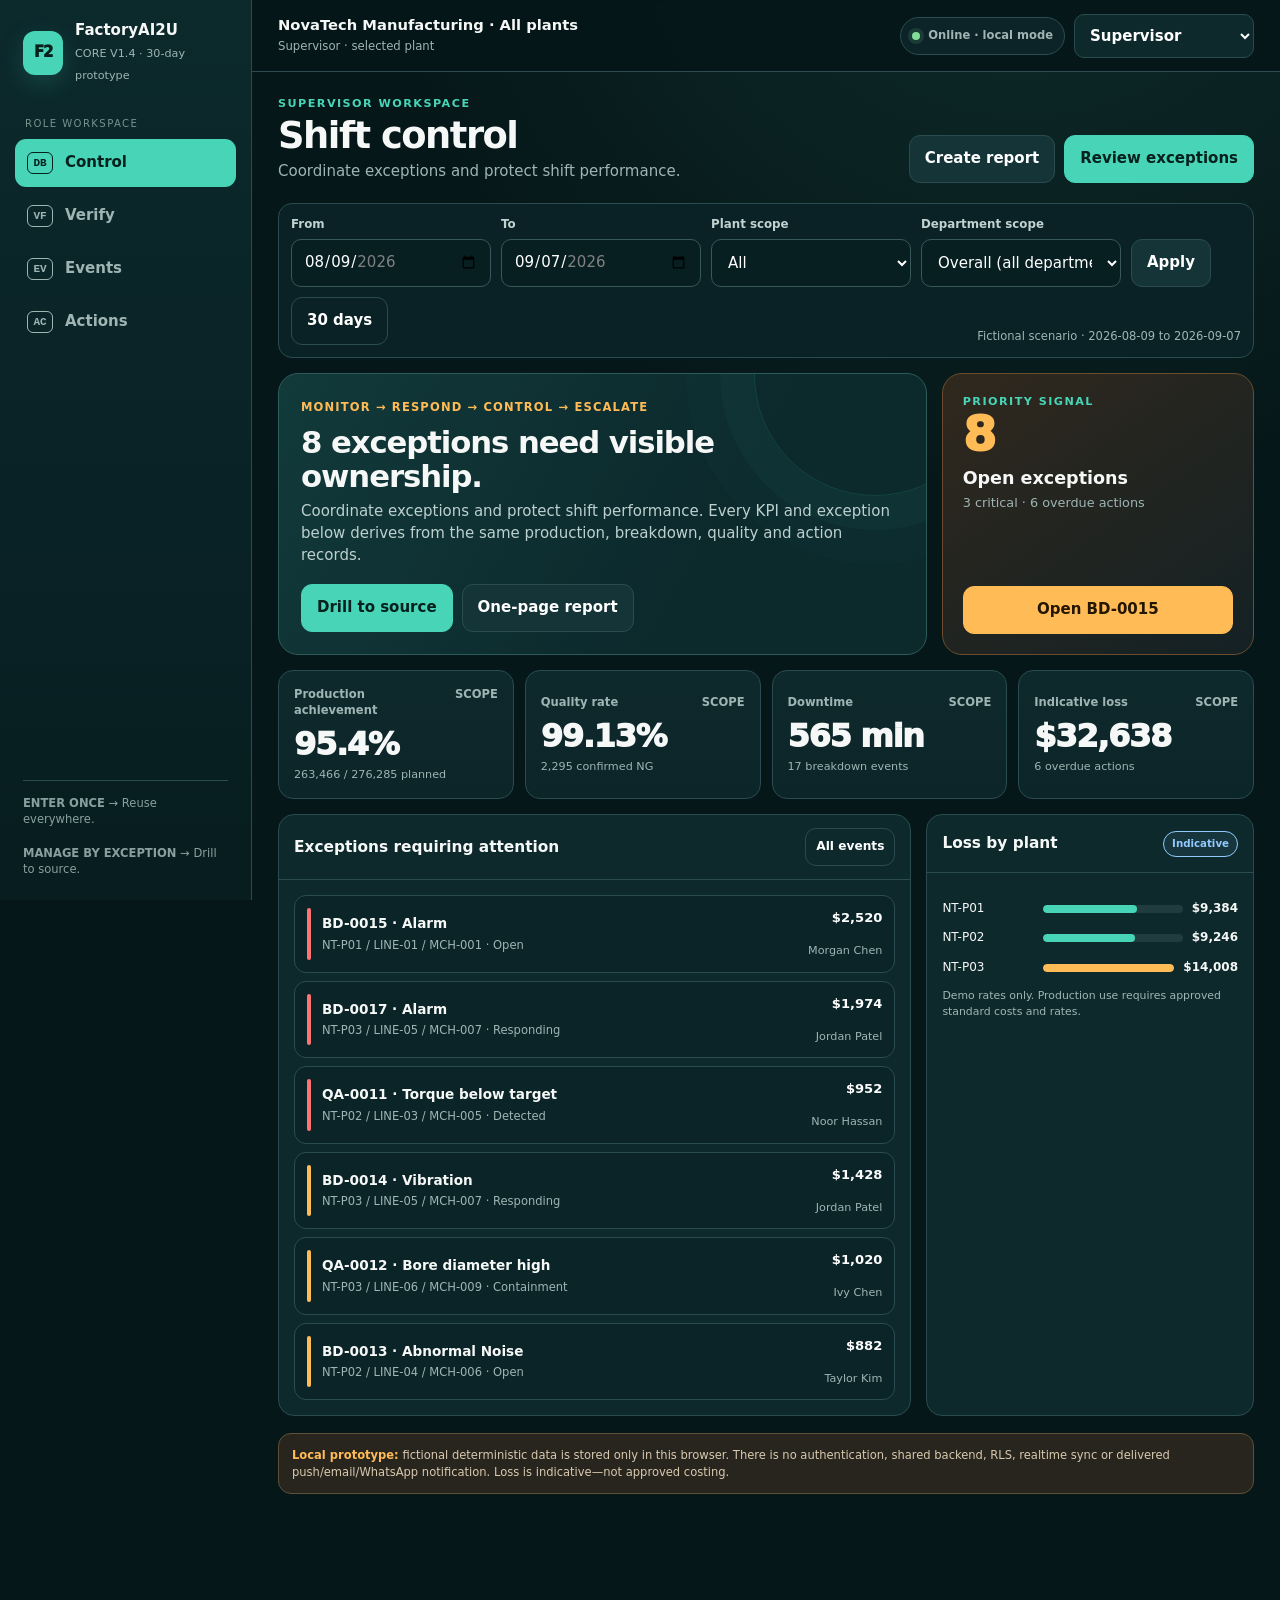
==== commit a9959a74: "Add files via upload" ====
--- a/index.html
+++ b/index.html
@@ -1,4 +1,6 @@
 <!doctype html>
+<!-- FA2U-BUILD-MARKER: shopfloor-simple-entry-verify-2026-09 v9 -->
+
 <html lang="en">
 <head>
 <meta charset="utf-8">
@@ -29,14 +31,44 @@
 /* @section: tables-and-actions */
 .table-wrap{overflow:auto;max-width:100%;-webkit-overflow-scrolling:touch}.data-table{width:100%;border-collapse:collapse;min-width:820px}.data-table th{text-align:left;color:#8fa7a5;text-transform:uppercase;letter-spacing:.08em;font-size:.62rem;padding:10px 11px;border-bottom:1px solid var(--line)}.data-table td{padding:11px;border-bottom:1px solid #234347;font-size:.76rem;vertical-align:middle}.data-table tbody tr:hover{background:#153235}.badge{display:inline-flex;align-items:center;min-height:26px;border:1px solid currentColor;border-radius:999px;padding:4px 8px;font-size:.64rem;font-weight:900;white-space:nowrap}.badge.open,.badge.major{color:var(--amber);background:rgba(255,187,85,.07)}.badge.critical,.badge.overdue,.badge.failed{color:#ff9999;background:rgba(255,115,115,.08)}.badge.closed,.badge.synced,.badge.passed{color:#92e5a4;background:rgba(130,221,152,.08)}.badge.pending{color:#91caff;background:rgba(114,184,255,.08)}.mobile-cards{display:none}.empty{padding:34px 16px;text-align:center;color:var(--muted)}.row-actions{display:flex;gap:6px}.action-board{display:grid;grid-template-columns:repeat(3,minmax(0,1fr));gap:13px}.action-column{background:#0a2225;border:1px solid var(--line);border-radius:15px;padding:12px;min-width:0}.action-column-head{display:flex;align-items:center;justify-content:space-between;margin-bottom:10px}.action-column-head h3{margin:0;font-size:.84rem}.count{min-width:27px;height:27px;display:grid;place-items:center;border-radius:8px;background:#1b3b3e;font-size:.72rem;font-weight:900}.action-card{border:1px solid #315155;background:var(--surface);border-radius:12px;padding:12px;margin-bottom:8px;cursor:pointer}.action-card h4{margin:8px 0;font-size:.8rem}.action-meta{display:flex;justify-content:space-between;gap:8px;color:var(--muted);font-size:.67rem}
 /* @section: admin-and-validation */
-.master-workspace{display:grid;grid-template-columns:minmax(220px,.42fr) minmax(0,1fr);gap:15px}.master-categories,.master-manager{border:1px solid var(--line);background:var(--surface);border-radius:16px;min-width:0}.master-categories{padding:11px;align-self:start}.master-category-list{display:grid;gap:5px}.master-category{min-height:46px;width:100%;display:flex;align-items:center;justify-content:space-between;gap:10px;border:1px solid transparent;border-radius:10px;background:transparent;color:var(--muted);padding:8px 10px;text-align:left;font-weight:800;cursor:pointer}.master-category.active{background:var(--teal);color:#05201d}.master-toolbar{padding:14px;border-bottom:1px solid var(--line);display:flex;align-items:end;justify-content:space-between;gap:12px}.master-toolbar h2{margin:3px 0;font-size:1.04rem}.master-search{padding:12px 14px;border-bottom:1px solid var(--line)}.master-search input{width:100%;min-height:46px;border:1px solid #38585b;background:#081f22;color:#fff;border-radius:10px;padding:10px}.master-row{min-height:64px;padding:9px 14px;border-bottom:1px solid #234347;display:flex;align-items:center;justify-content:space-between;gap:12px}.master-row:last-child{border:0}.master-row-actions{display:flex;gap:7px}.pagination{display:flex;justify-content:space-between;align-items:center;padding:12px 14px;border-top:1px solid var(--line)}.test-grid{display:grid;grid-template-columns:repeat(2,minmax(0,1fr));gap:10px}.test-card{border:1px solid var(--line);background:#0a2326;border-radius:12px;padding:13px}.test-card strong{font-size:.82rem}.test-card p{font-size:.7rem;color:var(--muted);margin:6px 0 0}.test-summary{display:grid;grid-template-columns:repeat(3,1fr);gap:10px;margin-bottom:14px}.test-stat{border:1px solid var(--line);border-radius:12px;padding:13px;background:var(--surface)}.test-stat b{display:block;font-size:1.45rem}
+.master-workspace{display:grid;grid-template-columns:minmax(220px,.42fr) minmax(0,1fr);gap:15px}.master-categories,.master-manager{border:1px solid var(--line);background:var(--surface);border-radius:16px;min-width:0}.master-categories{padding:11px;align-self:start}.master-category-list{display:grid;gap:5px}.master-category{min-height:46px;width:100%;display:flex;align-items:center;justify-content:space-between;gap:10px;border:1px solid transparent;border-radius:10px;background:transparent;color:var(--muted);padding:8px 10px;text-align:left;font-weight:800;cursor:pointer}.master-category.active{background:var(--teal);color:#05201d}.simple-entry{max-width:760px;margin:0 auto}
+.big-entry{display:flex;flex-direction:column;gap:14px}
+.entry-h2{margin:4px 0 2px;font-size:1.18rem}
+.entry-block{border:1px solid var(--line);border-radius:14px;padding:14px;margin:0;background:var(--surface)}
+.entry-block .section-label{font-size:.7rem;letter-spacing:.06em;text-transform:uppercase;color:var(--muted);margin-bottom:9px}
+.entry-block .field label{font-size:.9rem}
+.entry-block input,.entry-block select,.entry-block textarea{min-height:52px;font-size:1rem}
+.big-nav{display:flex;gap:10px;justify-content:space-between;margin-top:4px}
+.big-btn{min-height:60px;font-size:1.1rem;font-weight:800;flex:1}
+.trace-strip{position:sticky;top:0;z-index:5;background:linear-gradient(180deg,#0c2f33,#0a2427);border:1px solid var(--teal);border-radius:14px;padding:12px 14px;margin-bottom:4px;box-shadow:var(--shadow)}
+.trace-strip-title{font-size:.62rem;letter-spacing:.09em;text-transform:uppercase;color:var(--teal);font-weight:900;margin-bottom:8px}
+.trace-chips{display:flex;flex-wrap:wrap;gap:7px}
+.trace-chip{display:inline-flex;align-items:center;gap:6px;background:#08282b;border:1px solid #2f5d61;border-radius:999px;padding:6px 12px;font-size:.82rem;color:#eaf6f4}
+.trace-chip b{color:var(--teal);font-size:.66rem;text-transform:uppercase;letter-spacing:.04em}
+.trace-chip.empty{color:var(--muted);border-style:dashed}
+.trace-desc{margin-top:8px;font-size:.76rem;color:#bcd5d2;line-height:1.35}
+.preview-lead{margin-bottom:12px}.preview-lead h3{margin:6px 0 2px;font-size:1.05rem}
+.preview-grid{display:grid;grid-template-columns:repeat(2,minmax(0,1fr));gap:8px;margin:12px 0}
+.verify-board,.verify-list{display:flex;flex-direction:column;gap:10px}
+.verify-card{display:flex;align-items:center;justify-content:space-between;gap:12px;border:1px solid var(--line);border-radius:12px;padding:12px 14px;background:var(--surface)}
+.verify-card.verified{border-color:#2f7d63;background:#0c2a24}
+.verify-main{min-width:0}
+.verify-main strong{font-size:.92rem}
+.verify-main .muted{font-size:.72rem}
+.master-toolbar{padding:14px;border-bottom:1px solid var(--line);display:flex;align-items:end;justify-content:space-between;gap:12px}
+.org-tree-panel{padding:14px;border-bottom:1px solid var(--line);background:rgba(255,255,255,.02)}
+.org-tree{margin-top:10px;display:flex;flex-direction:column;gap:4px}
+.org-node{font-size:13px;padding:6px 10px;border-left:2px solid var(--accent,#3fb6a8);border-radius:0 6px 6px 0;background:rgba(255,255,255,.03);line-height:1.4;overflow-wrap:anywhere}
+.org-role{display:inline-block;min-width:92px;font-size:11px;text-transform:uppercase;letter-spacing:.04em;color:var(--muted,#8aa)}
+.org-plant{font-size:11px;padding:1px 6px;border-radius:4px;background:rgba(63,182,168,.15);color:var(--accent,#3fb6a8)}
+.org-mgr{font-size:11px;color:var(--muted,#8aa)}.master-toolbar h2{margin:3px 0;font-size:1.04rem}.master-search{padding:12px 14px;border-bottom:1px solid var(--line)}.master-search input{width:100%;min-height:46px;border:1px solid #38585b;background:#081f22;color:#fff;border-radius:10px;padding:10px}.master-row{min-height:64px;padding:9px 14px;border-bottom:1px solid #234347;display:flex;align-items:center;justify-content:space-between;gap:12px}.master-row:last-child{border:0}.master-row-actions{display:flex;gap:7px}.pagination{display:flex;justify-content:space-between;align-items:center;padding:12px 14px;border-top:1px solid var(--line)}.test-grid{display:grid;grid-template-columns:repeat(2,minmax(0,1fr));gap:10px}.test-card{border:1px solid var(--line);background:#0a2326;border-radius:12px;padding:13px}.test-card strong{font-size:.82rem}.test-card p{font-size:.7rem;color:var(--muted);margin:6px 0 0}.test-summary{display:grid;grid-template-columns:repeat(3,1fr);gap:10px;margin-bottom:14px}.test-stat{border:1px solid var(--line);border-radius:12px;padding:13px;background:var(--surface)}.test-stat b{display:block;font-size:1.45rem}
 /* @section: modal-report */
-.modal-layer{position:fixed;inset:0;background:rgba(1,10,11,.84);backdrop-filter:blur(8px);z-index:80;display:grid;place-items:center;padding:17px}.modal{width:min(760px,100%);max-height:92dvh;overflow:auto;background:#102b2e;border:1px solid #42656a;border-radius:20px;box-shadow:var(--shadow)}.modal.wide{width:min(980px,100%)}.modal-head{position:sticky;top:0;background:#102b2e;z-index:2;display:flex;justify-content:space-between;align-items:flex-start;gap:14px;padding:17px;border-bottom:1px solid var(--line)}.modal-head h2{margin:3px 0 0;font-size:1.12rem}.modal-body{padding:17px}.close{minpx:44px;min-width:44px;min-height:44px;border:1px solid var(--line);border-radius:10px;background:#183a3e;color:#fff;cursor:pointer;font-size:1.2rem}.detail-grid{display:grid;grid-template-columns:repeat(2,minmax(0,1fr));gap:8px;margin:13px 0}.detail{background:#082225;border:1px solid #294b4f;border-radius:10px;padding:10px}.detail span{display:block;color:var(--muted);font-size:.65rem}.detail strong{display:block;font-size:.8rem;margin-top:3px}.trace{margin-top:15px;border-top:1px solid var(--line);padding-top:12px}.trace-step{display:flex;gap:9px;margin:8px 0;color:var(--muted);font-size:.73rem}.trace-step b{color:var(--teal);font-family:ui-monospace,monospace}.report-wrap{overflow:auto;border-radius:10px}.report-sheet{background:#fff;color:#12262a;border-radius:10px;padding:16px;width:100%;aspect-ratio:1.414/1;min-height:620px;overflow:hidden}.report-head{display:flex;justify-content:space-between;gap:16px;border-bottom:3px solid #0d6f63;padding-bottom:7px}.report-head h2{margin:1px 0;font-size:1.08rem;line-height:1.1}.report-head p{margin:0;color:#52696b;font-size:.57rem}.report-narrative{display:grid;grid-template-columns:1.35fr .65fr;gap:9px;margin:8px 0}.report-callout{border-left:4px solid #0d8d7d;background:#eef7f5;border-radius:5px;padding:7px 9px;font-size:.59rem}.report-callout b{display:block;font-size:.66rem;margin-bottom:2px}.report-metrics{display:grid;grid-template-columns:repeat(4,1fr);gap:6px;margin:7px 0}.report-metric{border:1px solid #cad7d8;border-radius:6px;padding:7px 8px}.report-metric span{display:block;color:#647779;font-size:.52rem;white-space:nowrap;overflow:hidden;text-overflow:ellipsis}.report-metric b{font-size:.92rem}.report-metric small{display:block;color:#758889;font-size:.46rem}.report-chart-grid{display:grid;grid-template-columns:repeat(2,minmax(0,1fr));gap:7px}.chart-card{border:1px solid #d2dddd;border-radius:7px;padding:6px 7px;min-width:0;height:181px;overflow:hidden}.chart-card h3{font-size:.62rem;margin:0 0 3px}.chart-card h3 span{font-weight:500;color:#65797b}.chart-card svg{display:block;width:100%;height:150px}.chart-label{font:9px Arial,sans-serif;fill:#536a6c}.chart-value{font:bold 9px Arial,sans-serif;fill:#173b3d}.chart-gridline{stroke:#dbe5e5;stroke-width:1}.chart-axis{stroke:#9db0b1;stroke-width:1}.chart-teal{fill:#119b88;stroke:#119b88}.chart-amber{fill:#ffb84d;stroke:#ffb84d}.chart-red{fill:#e96b6b;stroke:#e96b6b}.chart-blue{fill:#559fe8;stroke:#559fe8}.report-followup{display:grid;grid-template-columns:1.1fr .9fr;gap:8px;margin-top:7px;font-size:.52rem}.report-followup>div{border:1px solid #d2dddd;border-radius:6px;padding:6px}.report-followup b{display:block;margin-bottom:2px}.report-followup ol{display:grid;grid-template-columns:1fr 1fr;gap:2px 12px;margin:0;padding-left:15px}.report-foot{display:flex;justify-content:space-between;margin-top:5px;color:#657b7d;font-size:.44rem}.toast{position:fixed;right:20px;bottom:20px;z-index:100;width:min(390px,calc(100% - 32px));border:1px solid #43716d;border-radius:13px;background:#113539;color:#fff;padding:12px 14px;box-shadow:var(--shadow)}.toast.error{border-color:#974d51;background:#3a2022}.prototype-note{margin-top:17px;border:1px solid #605037;background:#28251f;border-radius:13px;padding:13px;color:#d8c9ae;font-size:.72rem}.prototype-note strong{color:var(--amber)}
+.modal-layer{position:fixed;inset:0;background:rgba(1,10,11,.84);backdrop-filter:blur(8px);z-index:80;display:grid;place-items:center;padding:17px}.modal{width:min(760px,100%);max-height:92dvh;overflow:auto;background:#102b2e;border:1px solid #42656a;border-radius:20px;box-shadow:var(--shadow)}.modal.wide{width:min(980px,100%)}.modal-head{position:sticky;top:0;background:#102b2e;z-index:2;display:flex;justify-content:space-between;align-items:flex-start;gap:14px;padding:17px;border-bottom:1px solid var(--line)}.modal-head h2{margin:3px 0 0;font-size:1.12rem}.modal-body{padding:17px}.close{minpx:44px;min-width:44px;min-height:44px;border:1px solid var(--line);border-radius:10px;background:#183a3e;color:#fff;cursor:pointer;font-size:1.2rem}.detail-grid{display:grid;grid-template-columns:repeat(2,minmax(0,1fr));gap:8px;margin:13px 0}.detail{background:#082225;border:1px solid #294b4f;border-radius:10px;padding:10px}.detail span{display:block;color:var(--muted);font-size:.65rem}.detail strong{display:block;font-size:.8rem;margin-top:3px}.trace{margin-top:15px;border-top:1px solid var(--line);padding-top:12px}.trace-step{display:flex;gap:9px;margin:8px 0;color:var(--muted);font-size:.73rem}.trace-step b{color:var(--teal);font-family:ui-monospace,monospace}.report-viewer{display:grid;gap:10px}.report-stage{position:relative}.report-slide{display:none}.report-slide.active{display:block}.report-viewer-all-pages .report-slide{display:block}.report-viewer-all-pages .report-nav,.report-viewer-all-pages .report-thumbs{display:none}.report-sheet{background:#fff;color:#12262a;border-radius:10px;padding:16px;width:100%;aspect-ratio:1.414/1;min-height:620px;overflow:hidden}.report-wrap{overflow:auto;border-radius:10px}.report-nav{display:flex;align-items:center;justify-content:space-between;gap:8px;padding:8px 10px;border:1px solid #294b4f;border-radius:10px;background:#0a2225}.report-nav .cluster{gap:6px}.report-nav-counter{font-size:.72rem;color:#d1e1de;font-weight:900;white-space:nowrap}.report-thumbs{display:flex;gap:6px;overflow:auto;padding:1px 0 2px}.report-thumb{flex:1 1 0;min-width:92px;min-height:38px;border:1px solid #41666a;border-radius:8px;background:#102f32;color:#9fb5b4;font-size:.62rem;font-weight:800;cursor:pointer;padding:6px;text-align:left}.report-thumb.active{border-color:#48d4b6;background:#12423f;color:#fff}.report-dot{display:inline-block;width:7px;height:7px;border-radius:50%;background:#5c797b;margin-right:5px}.report-thumb.active .report-dot{background:#48d4b6}.report-page-kicker{display:flex;align-items:center;justify-content:space-between;gap:8px;margin:0 0 5px;color:#0d6f63;font-size:.52rem;font-weight:900;letter-spacing:.08em;text-transform:uppercase}.report-summary-table{width:100%;border-collapse:collapse;font-size:.53rem;margin-top:5px}.report-summary-table th{text-align:left;color:#607476;text-transform:uppercase;letter-spacing:.05em;font-size:.45rem;border-bottom:1px solid #cad7d8;padding:4px 5px}.report-summary-table td{padding:4px 5px;border-bottom:1px solid #e3ebeb}.report-summary-table td:last-child{text-align:right;font-weight:800}.report-footnote{margin-top:4px;color:#607476;font-size:.46rem;line-height:1.25;border-top:1px dashed #c4d3d3;padding-top:3px}.report-footnote b{color:#264c4c}.report-wrap{overflow:auto;border-radius:10px}.report-sheet{background:#fff;color:#12262a;border-radius:10px;padding:16px;width:100%;aspect-ratio:1.414/1;min-height:620px;overflow:hidden}.report-head{display:flex;justify-content:space-between;gap:16px;border-bottom:3px solid #0d6f63;padding-bottom:7px}.report-head h2{margin:1px 0;font-size:1.08rem;line-height:1.1}.report-head p{margin:0;color:#52696b;font-size:.57rem}.report-narrative{display:grid;grid-template-columns:1.35fr .65fr;gap:9px;margin:8px 0}.report-callout{border-left:4px solid #0d8d7d;background:#eef7f5;border-radius:5px;padding:7px 9px;font-size:.59rem}.report-callout b{display:block;font-size:.66rem;margin-bottom:2px}.report-metrics{display:grid;grid-template-columns:repeat(4,1fr);gap:6px;margin:7px 0}.report-metric{border:1px solid #cad7d8;border-radius:6px;padding:7px 8px}.report-metric span{display:block;color:#647779;font-size:.52rem;white-space:nowrap;overflow:hidden;text-overflow:ellipsis}.report-metric b{font-size:.92rem}.report-metric small{display:block;color:#758889;font-size:.46rem}.report-chart-grid{display:grid;grid-template-columns:repeat(2,minmax(0,1fr));gap:7px}.chart-card{border:1px solid #d2dddd;border-radius:7px;padding:6px 7px;min-width:0;height:207px;overflow:hidden}.chart-card h3{font-size:.62rem;margin:0 0 3px}.chart-card h3 span{font-weight:500;color:#65797b}.chart-card svg{display:block;width:100%;height:128px}.chart-label{font:9px Arial,sans-serif;fill:#536a6c}.chart-value{font:bold 9px Arial,sans-serif;fill:#173b3d}.chart-gridline{stroke:#dbe5e5;stroke-width:1}.chart-axis{stroke:#9db0b1;stroke-width:1}.chart-teal{fill:#119b88;stroke:#119b88}.chart-amber{fill:#ffb84d;stroke:#ffb84d}.chart-red{fill:#e96b6b;stroke:#e96b6b}.chart-blue{fill:#559fe8;stroke:#559fe8}.report-followup{display:grid;grid-template-columns:1.1fr .9fr;gap:8px;margin-top:7px;font-size:.52rem}.report-followup>div{border:1px solid #d2dddd;border-radius:6px;padding:6px}.report-followup b{display:block;margin-bottom:2px}.report-followup ol{display:grid;grid-template-columns:1fr 1fr;gap:2px 12px;margin:0;padding-left:15px}.report-foot{display:flex;justify-content:space-between;margin-top:5px;color:#657b7d;font-size:.44rem}.toast{position:fixed;right:20px;bottom:20px;z-index:100;width:min(390px,calc(100% - 32px));border:1px solid #43716d;border-radius:13px;background:#113539;color:#fff;padding:12px 14px;box-shadow:var(--shadow)}.toast.error{border-color:#974d51;background:#3a2022}.prototype-note{margin-top:17px;border:1px solid #605037;background:#28251f;border-radius:13px;padding:13px;color:#d8c9ae;font-size:.72rem}.prototype-note strong{color:var(--amber)}
 @media(max-width:1040px){.metrics{grid-template-columns:repeat(2,1fr)}.hero-strip,.dashboard-grid{grid-template-columns:1fr}.action-board{grid-template-columns:1fr 1fr}.action-column:last-child{grid-column:1/-1}}
 @media(max-width:760px){body{font-size:14px}.app{display:block}.rail{display:none}.topbar{min-height:68px;padding:8px 13px}.top-title{display:none}.mobile-brand{display:flex;align-items:center;gap:8px;font-weight:900}.mobile-brand .brand-mark{width:38px;height:38px}.status-pill .status-copy{display:none}.role-select{max-width:130px}.content{padding:17px 13px 96px}.page-head{align-items:flex-start;flex-direction:column;gap:11px}.page-head .cluster{width:100%}.page-head .cluster .btn{flex:1}.filterbar{align-items:stretch}.filterbar .field{flex:1 1 calc(50% - 8px);min-width:130px}.range-note{width:100%;margin:0}.hero-strip{gap:11px}.command,.priority-box{border-radius:16px;padding:17px}.metrics{gap:8px}.metric{padding:12px}.form-layout,.master-workspace{grid-template-columns:1fr}.form-grid{grid-template-columns:1fr}.field.full{grid-column:auto}.action-board{grid-template-columns:1fr}.action-column:last-child{grid-column:auto}.desktop-table{display:none}.mobile-cards{display:grid;gap:9px}.mobile-record{border:1px solid var(--line);background:#0b272a;border-radius:12px;padding:12px}.mobile-record-head{display:flex;justify-content:space-between;gap:8px}.mobile-record p{color:var(--muted);font-size:.7rem;margin:6px 0}.mobile-record .row-actions{margin-top:9px}.master-category-list{display:flex;overflow-x:auto}.master-category{min-width:max-content}.master-toolbar{align-items:stretch;flex-direction:column}.master-row{align-items:flex-start;flex-direction:column}.master-row-actions{width:100%}.master-row-actions .btn{flex:1}.test-grid{grid-template-columns:1fr}.test-summary{grid-template-columns:repeat(3,1fr)}.bottom-nav{position:fixed;bottom:0;left:0;right:0;z-index:40;background:rgba(8,28,30,.97);border-top:1px solid var(--line);display:grid;grid-template-columns:repeat(5,1fr);padding:7px 6px calc(7px + env(safe-area-inset-bottom))}.bottom-btn{min-height:52px;border:0;border-radius:10px;background:transparent;color:#95aaa8;display:grid;place-items:center;align-content:center;gap:2px;font-size:.59rem;font-weight:850}.bottom-btn b{font-family:ui-monospace,monospace}.bottom-btn.active{background:var(--teal);color:#061e1c}.modal-layer{padding:0;align-items:end}.modal{width:100%;max-height:94dvh;border-radius:20px 20px 0 0}.detail-grid{grid-template-columns:1fr}.report-wrap{overflow:auto}.report-sheet{width:920px;min-height:650px;aspect-ratio:1.414/1;padding:16px}.report-metrics{grid-template-columns:repeat(4,1fr)}.report-chart-grid{grid-template-columns:repeat(2,1fr)}.toast{right:16px;bottom:84px}}
 @media(max-width:430px){.metrics{grid-template-columns:1fr 1fr}.metric-value{font-size:1.35rem}.exception{grid-template-columns:auto 1fr}.exception .age{grid-column:2;text-align:left}.report-sheet{min-height:670px}.test-summary{grid-template-columns:1fr}}
 @media(prefers-reduced-motion:reduce){*{scroll-behavior:auto!important;animation:none!important;transition:none!important}}
-@media print{body{background:#fff!important}.app,.bottom-nav,.toast,.modal-head,.report-actions{display:none!important}.modal-layer{position:static!important;display:block!important;background:#fff!important;padding:0!important}.modal{display:block!important;width:100%!important;max-height:none!important;overflow:visible!important;border:0!important;box-shadow:none!important}.modal-body{padding:0!important}.report-sheet{display:block!important;width:100%!important;min-height:0!important;aspect-ratio:1.414/1!important;border-radius:0!important;padding:10mm!important;page-break-inside:avoid}@page{size:A4 landscape;margin:0}}
+@media print{body{background:#fff!important}.app,.bottom-nav,.toast,.modal-head,.report-actions,.report-nav,.report-thumbs{display:none!important}.modal-layer{position:static!important;display:block!important;background:#fff!important;padding:0!important}.modal{display:block!important;width:100%!important;max-height:none!important;overflow:visible!important;border:0!important;box-shadow:none!important}.modal-body{padding:0!important}.report-viewer,.report-stage{display:block!important}.report-slide,.report-slide.active{display:block!important;page-break-after:always!important;break-after:page!important}.report-slide:last-child{page-break-after:auto!important;break-after:auto!important}.report-sheet{display:block!important;width:100%!important;min-height:0!important;aspect-ratio:1.414/1!important;border-radius:0!important;padding:10mm!important;page-break-inside:avoid;break-inside:avoid}@page{size:A4 landscape;margin:0}}
 </style>
 </head>
 <body>
@@ -51,51 +83,65 @@
 (()=>{'use strict';
 const KEY='factoryai2u_core_v14_month_v2',TODAY='2026-09-07',START='2026-08-09';
 const roles=['Operator','Supervisor','QA/QC','Maintenance','Plant Head','Division Head','CEO','Admin'];
-const roleMenus={Operator:['dashboard','production','breakdown','quality','events'],Supervisor:['dashboard','events','actions','production','breakdown','quality'], 'QA/QC':['dashboard','events','quality','actions','audit'],Maintenance:['dashboard','events','breakdown','actions','audit'],'Plant Head':['dashboard','events','actions','audit'],'Division Head':['dashboard','events','actions','audit'],CEO:['dashboard','events','actions'],Admin:['dashboard','admin','events','actions','audit','validation','settings']};
-const menuMeta={dashboard:['DB','Control'],events:['EV','Events'],production:['PR','Production'],breakdown:['BD','Breakdown'],quality:['QA','Quality'],actions:['AC','Actions'],audit:['AU','Audit'],admin:['CF','Configure'],validation:['TC','Test centre'],settings:['ST','System']};
+const roleMenus={Operator:['dashboard','production','breakdown','quality','events'],Supervisor:['dashboard','verify','events','actions'], 'QA/QC':['dashboard','events','quality','actions','audit'],Maintenance:['dashboard','events','breakdown','actions','audit'],'Plant Head':['dashboard','events','actions','audit'],'Division Head':['dashboard','events','actions','audit'],CEO:['dashboard','events','actions'],Admin:['dashboard','admin','events','actions','audit','validation','settings']};
+const menuMeta={dashboard:['DB','Control'],verify:['VF','Verify'],events:['EV','Events'],production:['PR','Production'],breakdown:['BD','Breakdown'],quality:['QA','Quality'],actions:['AC','Actions'],audit:['AU','Audit'],admin:['CF','Configure'],validation:['TC','Test centre'],settings:['ST','System']};
 const roleProfiles={Operator:{title:'Source control',verb:'RECORD → REPORT → ANDON',desc:'Fast source entry with immediate factual visibility.',scope:'current operating context'},Supervisor:{title:'Shift control',verb:'MONITOR → RESPOND → CONTROL → ESCALATE',desc:'Coordinate exceptions and protect shift performance.',scope:'selected plant'},'QA/QC':{title:'Quality control',verb:'DETECT → CONTAIN → INVESTIGATE → CORRECT',desc:'Own the closed-loop quality response.',scope:'quality events'},Maintenance:{title:'Reliability response',verb:'RESPOND → DIAGNOSE → RESTORE → PREVENT',desc:'Restore equipment and prevent recurrence.',scope:'breakdown events'},'Plant Head':{title:'Plant exception control',verb:'SEE → DRILL → DECIDE → FOLLOW UP',desc:'See plant losses, drill to source and follow owners.',scope:'selected plant'},'Division Head':{title:'Cross-plant improvement',verb:'COMPARE → CHALLENGE → IMPROVE',desc:'Compare plants and identify systemic loss.',scope:'all plants'},CEO:{title:'Enterprise exception control',verb:'SEE BUSINESS IMPACT → DRILL → DECIDE',desc:'Focus on major business exceptions and overdue ownership.',scope:'enterprise'},Admin:{title:'Configuration & governance',verb:'CONFIGURE → GOVERN → SECURE',desc:'Maintain controlled masters, role rules and auditability.',scope:'all records'}};
-const masterMeta={plants:'Plants',areas:'Work areas',stages:'Process stages',lines:'Lines',machines:'Machines',parts:'Parts / product numbers',models:'Models',customers:'Customers',shifts:'Shifts',users:'Users',breakdownCategories:'Breakdown categories',symptoms:'Breakdown symptoms',qualityClasses:'Quality classifications',severities:'Quality severities'};
+const masterMeta={plants:'Plants',areas:'Work areas',stages:'Process stages',lines:'Lines',machines:'Machines',parts:'Parts / product numbers',models:'Models',customers:'Customers',shifts:'Shifts',users:'People & org hierarchy',breakdownCategories:'Breakdown categories',symptoms:'Breakdown symptoms',qualityClasses:'Quality classifications',severities:'Quality severities'};
 const pad=n=>String(n).padStart(2,'0'),dateAdd=(date,n)=>{const d=new Date(date+'T00:00:00Z');d.setUTCDate(d.getUTCDate()+n);return d.toISOString().slice(0,10)},iso=(d,h,m=0)=>`${d}T${pad(h)}:${pad(m)}:00`,clone=x=>JSON.parse(JSON.stringify(x));
-function generateSeed(){const masters={plants:['NT-P01','NT-P02','NT-P03'],areas:['AREA-A','AREA-B','AREA-C'],stages:['PROCESS-01','PROCESS-02','PROCESS-03'],lines:['LINE-01','LINE-02','LINE-03','LINE-04','LINE-05','LINE-06'],machines:['MCH-001','MCH-002','MCH-003','MCH-004','MCH-005','MCH-006','MCH-007','MCH-008','MCH-009'],parts:['PT-1001-A','PT-2042-B','PT-3305-C','PT-4820-D'],models:['MODEL-A','MODEL-B','MODEL-C'],customers:['CUSTOMER-A','CUSTOMER-B','CUSTOMER-C'],shifts:['Morning','Evening','Night'],users:['Alex Morgan','Jamie Lee','Priya Shah','Morgan Chen','Sam Rivera','Taylor Kim','Jordan Patel','Avery Tan'],breakdownCategories:['Major','Minor','Mechanical','Electrical','Pneumatic','Hydraulic','Data Communication','Intermittent','Machine Auto Stop','Machine Manually Stop','Emergency Stop','Sudden Stop While Running'],symptoms:['Alert','Alarm','Abnormal Noise','Appearance','Vibration'],qualityClasses:['Safety Critical','Functional','Fitting','Appearance','Reliability','Dimensional'],severities:['Critical','Major','Minor','Observation']};
+function generateSeed(){const masters={plants:['NT-P01','NT-P02','NT-P03'],areas:['AREA-A','AREA-B','AREA-C'],stages:['PROCESS-01','PROCESS-02','PROCESS-03'],lines:['LINE-01','LINE-02','LINE-03','LINE-04','LINE-05','LINE-06'],machines:['MCH-001','MCH-002','MCH-003','MCH-004','MCH-005','MCH-006','MCH-007','MCH-008','MCH-009'],parts:['PT-1001-A','PT-2042-B','PT-3305-C','PT-4820-D'],models:['MODEL-A','MODEL-B','MODEL-C'],customers:['CUSTOMER-A','CUSTOMER-B','CUSTOMER-C'],shifts:['Morning','Evening','Night'],users:['Alex Morgan','Jamie Lee','Priya Shah','Morgan Chen','Sam Rivera','Taylor Kim','Jordan Patel','Avery Tan'],breakdownCategories:['Major','Minor','Mechanical','Electrical','Pneumatic','Hydraulic','Data Communication','Intermittent','Machine Auto Stop','Machine Manually Stop','Emergency Stop','Sudden Stop While Running'],symptoms:['Alert','Alarm','Abnormal Noise','Appearance','Vibration'],qualityClasses:['Safety Critical','Functional','Fitting','Appearance','Reliability','Dimensional'],severities:['Critical','Major','Minor','Observation']};const people=[{name:'Chris Delaney',role:'CEO',plant:'All',manager:''},{name:'Dana Whitfield',role:'Division Head',plant:'All',manager:'Chris Delaney'},{name:'Robin Alcaraz',role:'Plant Head',plant:'NT-P01',manager:'Dana Whitfield'},{name:'Marcus Steele',role:'Plant Head',plant:'NT-P02',manager:'Dana Whitfield'},{name:'Lena Ortiz',role:'Plant Head',plant:'NT-P03',manager:'Dana Whitfield'},{name:'Alex Morgan',role:'Supervisor',plant:'NT-P01',manager:'Robin Alcaraz'},{name:'Jamie Lee',role:'Supervisor',plant:'NT-P02',manager:'Marcus Steele'},{name:'Sam Rivera',role:'Supervisor',plant:'NT-P03',manager:'Lena Ortiz'},{name:'Priya Shah',role:'QA/QC',plant:'NT-P01',manager:'Robin Alcaraz'},{name:'Noor Hassan',role:'QA/QC',plant:'NT-P02',manager:'Marcus Steele'},{name:'Ivy Chen',role:'QA/QC',plant:'NT-P03',manager:'Lena Ortiz'},{name:'Morgan Chen',role:'Maintenance',plant:'NT-P01',manager:'Robin Alcaraz'},{name:'Taylor Kim',role:'Maintenance',plant:'NT-P02',manager:'Marcus Steele'},{name:'Jordan Patel',role:'Maintenance',plant:'NT-P03',manager:'Lena Ortiz'},{name:'Avery Tan',role:'Operator',plant:'NT-P01',manager:'Alex Morgan'},{name:'Diego Cruz',role:'Operator',plant:'NT-P02',manager:'Jamie Lee'},{name:'Mei Lin',role:'Operator',plant:'NT-P03',manager:'Sam Rivera'}];masters.people=people;masters.users=people.map(p=>p.name);const byRolePlant=(role,plant)=>people.find(p=>p.role===role&&p.plant===plant)||people.find(p=>p.role===role)||{name:'Unassigned'};
 const relation={plantLines:{'NT-P01':['LINE-01','LINE-02'],'NT-P02':['LINE-03','LINE-04'],'NT-P03':['LINE-05','LINE-06']},lineMachines:{'LINE-01':['MCH-001','MCH-002'],'LINE-02':['MCH-003'],'LINE-03':['MCH-004','MCH-005'],'LINE-04':['MCH-006'],'LINE-05':['MCH-007','MCH-008'],'LINE-06':['MCH-009']}};
 const production=[],breakdowns=[],quality=[],rcas=[],actions=[],audit=[];let pi=1,bi=1,qi=1,ai=1,ri=1;
-for(let day=0;day<30;day++){const d=dateAdd(START,day);masters.plants.forEach((plant,p)=>masters.shifts.forEach((shift,s)=>{const line=relation.plantLines[plant][(day+s)%2],machines=relation.lineMachines[line],machine=machines[(day+p)%machines.length],part=masters.parts[(day+p+s)%masters.parts.length],planned=860+((day*37+p*83+s*51)%330),short=(day*13+p*29+s*17)%96,actual=planned-short,ng=(day*7+p*5+s*3)%18,good=actual-ng;production.push({id:'PRD-'+String(pi++).padStart(4,'0'),time:iso(d,[7,15,23][s],5+p*3),plant,line,machine,part,model:masters.models[(day+p)%3],customer:masters.customers[(day+p+s)%3],shift,mode:['Auto','Normal Production','Auto'][s],planned,actual,good,ng,user:masters.users[(p+s)%3],sync:'Synced'});}));
-if(day%2===0||day%7===0){const plant=masters.plants[(day/2|0)%3],line=relation.plantLines[plant][day%2],machine=relation.lineMachines[line][0],part=masters.parts[day%4],duration=8+day%5*13,severity=duration>=45?'Critical':'Major',status=day<21?['Closed','Restored'][day%2]:['Open','Responding','Restored'][day%3],id='BD-'+String(bi++).padStart(4,'0'),start=iso(d,9+day%8,12),category=['Mechanical','Electrical','Pneumatic','Hydraulic','Data Communication'][day%5],symptom=['Alarm','Abnormal Noise','Vibration','Alert'][day%4];breakdowns.push({id,time:start,plant,area:masters.areas[masters.plants.indexOf(plant)],stage:masters.stages[day%3],line,machine,part,model:masters.models[day%3],customer:masters.customers[day%3],shift:masters.shifts[day%3],operator:masters.users[day%3],mode:'Auto',output:300+day*17,affected:10+day%31,category,symptom,notes:`${symptom} observed at ${machine}; source facts captured before diagnosis.`,status,severity,owner:'Morgan Chen',durationMin:duration,loss:duration*42,sync:'Synced',escalationLevel:duration>=60?'CEO':duration>=30?'Division Head':duration>=10?'Plant Head':'Supervisor'});const rcaId='RCA-'+String(ri++).padStart(4,'0');rcas.push({id:rcaId,source:id,method:'5 Why',cause:['Wear beyond inspection interval','Loose electrical termination','Pressure regulator drift'][day%3],status:status==='Closed'?'Closed':'In progress'});const closed=status==='Closed'||status==='Restored';actions.push({id:'ACT-'+String(ai++).padStart(4,'0'),source:id,rcaId,title:`Correct ${category.toLowerCase()} cause and verify recurrence control`,owner:'Morgan Chen',due:dateAdd(d,2+day%4),status:closed?'Closed':day%2?'In progress':'Open',closedAt:closed?dateAdd(d,1):'',effectiveness:closed?'Effective':'Pending',priority:severity});}
-if(day%3===1||day%8===0){const plant=masters.plants[(day+1)%3],line=relation.plantLines[plant][day%2],machine=relation.lineMachines[line].slice(-1)[0],part=masters.parts[(day+1)%4],suspected=18+day%44,ng=4+day%14,severity=day%8===0?'Critical':day%2?'Major':'Minor',status=day<20?'Closed':['Detected','Containment','Investigation','Verification'][day%4],id='QA-'+String(qi++).padStart(4,'0'),defect=['Bore diameter high','Surface mark','Connector fit','Seal leak','Torque below target'][day%5];quality.push({id,time:iso(d,10+day%7,20),plant,line,machine,part,model:masters.models[day%3],customer:masters.customers[(day+1)%3],shift:masters.shifts[day%3],operator:masters.users[(day+2)%3],defect,description:`${defect} detected during controlled inspection; affected material identified for containment.`,classification:masters.qualityClasses[day%6],severity,suspected,ng,status,owner:'Priya Shah',loss:ng*68,sync:'Synced',escalationLevel:severity==='Critical'?'QA Head':'Supervisor'});const rcaId='RCA-'+String(ri++).padStart(4,'0');rcas.push({id:rcaId,source:id,method:'Fishbone + 5 Why',cause:['Gauge verification interval inadequate','Handling contact at transfer','Process setting drift'][day%3],status:status==='Closed'?'Closed':'In progress'});actions.push({id:'ACT-'+String(ai++).padStart(4,'0'),source:id,rcaId,title:`Contain ${defect.toLowerCase()} and verify corrective setting`,owner:'Priya Shah',due:dateAdd(d,1+day%3),status:status==='Closed'?'Closed':day%2?'Verification':'Open',closedAt:status==='Closed'?dateAdd(d,1):'',effectiveness:status==='Closed'?'Effective':status==='Verification'?'Monitoring':'Pending',priority:severity});}}
+for(let day=0;day<30;day++){const d=dateAdd(START,day);masters.plants.forEach((plant,p)=>masters.shifts.forEach((shift,s)=>{const line=relation.plantLines[plant][(day+s)%2],machines=relation.lineMachines[line],machine=machines[(day+p)%machines.length],part=masters.parts[(day+p+s)%masters.parts.length],planned=860+((day*37+p*83+s*51)%330),short=(day*13+p*29+s*17)%96,actual=planned-short,ng=(day*7+p*5+s*3)%18,good=actual-ng;production.push({id:'PRD-'+String(pi++).padStart(4,'0'),time:iso(d,[7,15,23][s],5+p*3),plant,line,machine,part,model:masters.models[(day+p)%3],customer:masters.customers[(day+p+s)%3],shift,mode:['Auto','Normal Production','Auto'][s],planned,actual,good,ng,user:byRolePlant('Operator',plant).name,sync:'Synced'});}));
+if(day%2===0||day%7===0){const plant=masters.plants[(day/2|0)%3],line=relation.plantLines[plant][day%2],machine=relation.lineMachines[line][0],part=masters.parts[day%4],duration=8+day%5*13,severity=duration>=45?'Critical':'Major',status=day<21?['Closed','Restored'][day%2]:['Open','Responding','Restored'][day%3],id='BD-'+String(bi++).padStart(4,'0'),start=iso(d,9+day%8,12),category=['Mechanical','Electrical','Pneumatic','Hydraulic','Data Communication'][day%5],symptom=['Alarm','Abnormal Noise','Vibration','Alert'][day%4];breakdowns.push({id,time:start,plant,area:masters.areas[masters.plants.indexOf(plant)],stage:masters.stages[day%3],line,machine,part,model:masters.models[day%3],customer:masters.customers[day%3],shift:masters.shifts[day%3],operator:byRolePlant('Operator',plant).name,mode:'Auto',output:300+day*17,affected:10+day%31,category,symptom,notes:`${symptom} observed at ${machine}; source facts captured before diagnosis.`,status,severity,owner:byRolePlant('Maintenance',plant).name,durationMin:duration,loss:duration*42,sync:'Synced',escalationLevel:duration>=60?'CEO':duration>=30?'Division Head':duration>=10?'Plant Head':'Supervisor'});const rcaId='RCA-'+String(ri++).padStart(4,'0');rcas.push({id:rcaId,source:id,method:'5 Why',cause:['Wear beyond inspection interval','Loose electrical termination','Pressure regulator drift'][day%3],status:status==='Closed'?'Closed':'In progress'});const closed=status==='Closed'||status==='Restored';actions.push({id:'ACT-'+String(ai++).padStart(4,'0'),source:id,rcaId,title:`Correct ${category.toLowerCase()} cause and verify recurrence control`,owner:byRolePlant('Maintenance',plant).name,due:dateAdd(d,2+day%4),status:closed?'Closed':day%2?'In progress':'Open',closedAt:closed?dateAdd(d,1):'',effectiveness:closed?'Effective':'Pending',priority:severity});}
+if(day%3===1||day%8===0){const plant=masters.plants[(day+1)%3],line=relation.plantLines[plant][day%2],machine=relation.lineMachines[line].slice(-1)[0],part=masters.parts[(day+1)%4],suspected=18+day%44,ng=4+day%14,severity=day%8===0?'Critical':day%2?'Major':'Minor',status=day<20?'Closed':['Detected','Containment','Investigation','Verification'][day%4],id='QA-'+String(qi++).padStart(4,'0'),defect=['Bore diameter high','Surface mark','Connector fit','Seal leak','Torque below target'][day%5];quality.push({id,time:iso(d,10+day%7,20),plant,line,machine,part,model:masters.models[day%3],customer:masters.customers[(day+1)%3],shift:masters.shifts[day%3],operator:byRolePlant('Operator',plant).name,defect,description:`${defect} detected during controlled inspection; affected material identified for containment.`,classification:masters.qualityClasses[day%6],severity,suspected,ng,status,owner:byRolePlant('QA/QC',plant).name,loss:ng*68,sync:'Synced',escalationLevel:severity==='Critical'?'QA Head':'Supervisor'});const rcaId='RCA-'+String(ri++).padStart(4,'0');rcas.push({id:rcaId,source:id,method:'Fishbone + 5 Why',cause:['Gauge verification interval inadequate','Handling contact at transfer','Process setting drift'][day%3],status:status==='Closed'?'Closed':'In progress'});actions.push({id:'ACT-'+String(ai++).padStart(4,'0'),source:id,rcaId,title:`Contain ${defect.toLowerCase()} and verify corrective setting`,owner:byRolePlant('QA/QC',plant).name,due:dateAdd(d,1+day%3),status:status==='Closed'?'Closed':day%2?'Verification':'Open',closedAt:status==='Closed'?dateAdd(d,1):'',effectiveness:status==='Closed'?'Effective':status==='Verification'?'Monitoring':'Pending',priority:severity});}}
 [...production,...breakdowns,...quality].forEach(r=>audit.push({id:'AUD-'+String(audit.length+1).padStart(5,'0'),time:r.time,user:r.user||r.operator||'System',type:`${r.id.split('-')[0]} source created`,entityId:r.id,detail:`${r.id} recorded once and exposed to authorised downstream views.`}));actions.forEach(a=>audit.push({id:'AUD-'+String(audit.length+1).padStart(5,'0'),time:iso(a.due,8),user:a.owner,type:'Action recorded',entityId:a.id,detail:`${a.id} linked to ${a.source} with owner and due date.`}));
-return{version:'1.4-month',role:'Supervisor',view:'dashboard',filters:{from:START,to:TODAY,plant:'All'},context:{company:'NovaTech Manufacturing',division:'Industrial Products',plant:'NT-P01',area:'AREA-A',stage:'PROCESS-01',line:'LINE-01',machine:'MCH-001',shift:'Morning',operator:'Alex Morgan'},masters,relation,production,breakdowns,quality,rcas,actions,audit: audit.sort((a,b)=>b.time.localeCompare(a.time)),settings:{costDisclaimer:'Indicative fictional rates only',pageSize:8,breakdownEscalation:[5,10,30,60],qualityEscalation:[10,60,480,1440]}}}
-const seed=generateSeed();let state=load(),activeMaster='plants',masterQuery='',masterPage=1,deferredPrompt=null,entryDraft={};
-function load(){try{const x=JSON.parse(localStorage.getItem(KEY));return x&&x.version==='1.4-month'?x:clone(seed)}catch(e){return clone(seed)}}function save(){localStorage.setItem(KEY,JSON.stringify(state))}function nowISO(){return new Date().toISOString()}function esc(v=''){return String(v).replace(/[&<>'"]/g,c=>({'&':'&amp;','<':'&lt;','>':'&gt;',"'":'&#39;','"':'&quot;'}[c]))}function fmt(t){return new Date(t).toLocaleString([],{year:'2-digit',month:'short',day:'numeric',hour:'2-digit',minute:'2-digit'})}function money(n){return '$'+Math.round(n||0).toLocaleString()}function nextId(prefix,list){return prefix+'-'+String(Math.max(0,...list.map(x=>+(x.id.match(/\d+/)||[0])[0]))+1).padStart(4,'0')}function log(type,detail,entityId='SYSTEM'){state.audit.unshift({id:'AUD-'+String(state.audit.length+1).padStart(5,'0'),time:nowISO(),user:`${state.context.operator} · ${state.role}`,type,entityId,detail});save()}function toast(msg,error=false){const t=document.getElementById('toast');t.textContent=msg;t.className='toast'+(error?' error':'');clearTimeout(toast.timer);toast.timer=setTimeout(()=>t.classList.add('hidden'),3600)}
+return{version:'1.4-org',role:'Supervisor',view:'dashboard',filters:{from:START,to:TODAY,plant:'All',dept:'All'},context:{company:'NovaTech Manufacturing',division:'Industrial Products',plant:'NT-P01',area:'AREA-A',stage:'PROCESS-01',line:'LINE-01',machine:'MCH-001',shift:'Morning',operator:'Alex Morgan'},masters,relation,production,breakdowns,quality,rcas,actions,audit: audit.sort((a,b)=>b.time.localeCompare(a.time)),settings:{costDisclaimer:'Indicative fictional rates only',pageSize:8,breakdownEscalation:[5,10,30,60],qualityEscalation:[10,60,480,1440]}}}
+const seed=generateSeed();let state=load(),activeMaster='plants',masterQuery='',masterPage=1,deferredPrompt=null,entryDraft={};state.formStep=Number.isInteger(state.formStep)?Math.max(0,Math.min(2,state.formStep)):0;
+function load(){try{const x=JSON.parse(localStorage.getItem(KEY));return x&&x.version==='1.4-org'?x:clone(seed)}catch(e){return clone(seed)}}function save(){localStorage.setItem(KEY,JSON.stringify(state))}function nowISO(){return new Date().toISOString()}function esc(v=''){return String(v).replace(/[&<>'"]/g,c=>({'&':'&amp;','<':'&lt;','>':'&gt;',"'":'&#39;','"':'&quot;'}[c]))}function fmt(t){return new Date(t).toLocaleString([],{year:'2-digit',month:'short',day:'numeric',hour:'2-digit',minute:'2-digit'})}function money(n){return '$'+Math.round(n||0).toLocaleString()}function nextId(prefix,list){return prefix+'-'+String(Math.max(0,...list.map(x=>+(x.id.match(/\d+/)||[0])[0]))+1).padStart(4,'0')}function log(type,detail,entityId='SYSTEM'){state.audit.unshift({id:'AUD-'+String(state.audit.length+1).padStart(5,'0'),time:nowISO(),user:`${state.context.operator} · ${state.role}`,type,entityId,detail});save()}function toast(msg,error=false){const t=document.getElementById('toast');t.textContent=msg;t.className='toast'+(error?' error':'');clearTimeout(toast.timer);toast.timer=setTimeout(()=>t.classList.add('hidden'),3600)}
 function roleOptions(){roleSelect.innerHTML=roles.map(r=>`<option ${r===state.role?'selected':''}>${r}</option>`).join('')}function nav(){const items=roleMenus[state.role];sideNav.innerHTML=items.map(k=>`<button class="nav-btn ${state.view===k?'active':''}" data-view="${k}"><span class="nav-glyph">${menuMeta[k][0]}</span>${menuMeta[k][1]}</button>`).join('');bottomNav.innerHTML=items.slice(0,5).map(k=>`<button class="bottom-btn ${state.view===k?'active':''}" data-view="${k}"><b>${menuMeta[k][0]}</b><span>${menuMeta[k][1]}</span></button>`).join('');contextTitle.textContent=`${state.context.company} · ${state.filters.plant==='All'?'All plants':state.filters.plant}`;contextSub.textContent=`${state.role} · ${roleProfiles[state.role].scope}`}function goto(view){if(!roleMenus[state.role].includes(view))view='dashboard';state.view=view;save();nav();render();viewRoot.focus({preventScroll:true});scrollTo({top:0,behavior:'smooth'})}
 function header(title,sub,actions=''){return `<div class="page-head"><div><div class="eyebrow">${esc(state.role)} workspace</div><h1>${esc(title)}</h1><p>${esc(sub)}</p></div>${actions?`<div class="cluster">${actions}</div>`:''}</div>`}function limitations(){return `<div class="prototype-note"><strong>Local prototype:</strong> fictional deterministic data is stored only in this browser. There is no authentication, shared backend, RLS, realtime sync or delivered push/email/WhatsApp notification. Loss is indicative—not approved costing.</div>`}
-function inRange(r){const d=r.time.slice(0,10);return d>=state.filters.from&&d<=state.filters.to&&(state.filters.plant==='All'||r.plant===state.filters.plant)}function filtered(){return{production:state.production.filter(inRange),breakdowns:state.breakdowns.filter(inRange),quality:state.quality.filter(inRange)}}function metrics(){const f=filtered(),plan=f.production.reduce((s,x)=>s+x.planned,0),actual=f.production.reduce((s,x)=>s+x.actual,0),good=f.production.reduce((s,x)=>s+x.good,0),ng=f.production.reduce((s,x)=>s+x.ng,0),downtime=f.breakdowns.reduce((s,x)=>s+x.durationMin,0),loss=[...f.breakdowns,...f.quality].reduce((s,x)=>s+x.loss,0),open=[...f.breakdowns,...f.quality].filter(x=>x.status!=='Closed'&&x.status!=='Restored'),sources=new Set([...f.breakdowns,...f.quality].map(x=>x.id)),acts=state.actions.filter(a=>sources.has(a.source)),overdue=acts.filter(a=>a.status!=='Closed'&&a.due<TODAY).length;return{...f,plan,actual,good,ng,downtime,loss,open,acts,overdue,achievement:plan?actual/plan*100:0,qualityRate:actual?good/actual*100:0}}
-function filterBar(){return `<div class="filterbar"><div class="field"><label>From</label><input id="dateFrom" type="date" value="${state.filters.from}" min="${START}" max="${TODAY}"></div><div class="field"><label>To</label><input id="dateTo" type="date" value="${state.filters.to}" min="${START}" max="${TODAY}"></div><div class="field"><label>Plant scope</label><select id="plantFilter"><option>All</option>${state.masters.plants.map(x=>`<option ${x===state.filters.plant?'selected':''}>${x}</option>`).join('')}</select></div><button class="btn" data-action="applyRange">Apply</button><button class="btn ghost" data-action="fullMonth">30 days</button><span class="range-note">Fictional scenario · ${state.filters.from} to ${state.filters.to}</span></div>`}
+function inRange(r){const d=r.time.slice(0,10);return d>=state.filters.from&&d<=state.filters.to&&(state.filters.plant==='All'||r.plant===state.filters.plant)}function deptOn(fam){const dep=state.filters.dept||'All';if(dep==='All')return true;if(dep==='Production')return fam==='production';if(dep==='QA/QC')return fam==='quality';if(dep==='Maintenance')return fam==='breakdowns';return true}function filtered(){return{production:deptOn('production')?state.production.filter(inRange):[],breakdowns:deptOn('breakdowns')?state.breakdowns.filter(inRange):[],quality:deptOn('quality')?state.quality.filter(inRange):[]}}function metrics(){const f=filtered(),plan=f.production.reduce((s,x)=>s+x.planned,0),actual=f.production.reduce((s,x)=>s+x.actual,0),good=f.production.reduce((s,x)=>s+x.good,0),ng=f.production.reduce((s,x)=>s+x.ng,0),downtime=f.breakdowns.reduce((s,x)=>s+x.durationMin,0),loss=[...f.breakdowns,...f.quality].reduce((s,x)=>s+x.loss,0),open=[...f.breakdowns,...f.quality].filter(x=>x.status!=='Closed'&&x.status!=='Restored'),sources=new Set([...f.breakdowns,...f.quality].map(x=>x.id)),acts=state.actions.filter(a=>sources.has(a.source)),overdue=acts.filter(a=>a.status!=='Closed'&&a.due<TODAY).length;return{...f,plan,actual,good,ng,downtime,loss,open,acts,overdue,achievement:plan?actual/plan*100:0,qualityRate:actual?good/actual*100:0}}
+function filterBar(){return `<div class="filterbar"><div class="field"><label>From</label><input id="dateFrom" type="date" value="${state.filters.from}" min="${START}" max="${TODAY}"></div><div class="field"><label>To</label><input id="dateTo" type="date" value="${state.filters.to}" min="${START}" max="${TODAY}"></div><div class="field"><label>Plant scope</label><select id="plantFilter"><option>All</option>${state.masters.plants.map(x=>`<option ${x===state.filters.plant?'selected':''}>${x}</option>`).join('')}</select></div><div class="field"><label>Department scope</label><select id="deptFilter">${['All','Production','QA/QC','Maintenance'].map(x=>`<option value="${x}" ${x===(state.filters.dept||'All')?'selected':''}>${x==='All'?'Overall (all departments)':x}</option>`).join('')}</select></div><button class="btn" data-action="applyRange">Apply</button><button class="btn ghost" data-action="fullMonth">30 days</button><span class="range-note">Fictional scenario · ${state.filters.from} to ${state.filters.to}</span></div>`}
 function roleQuickAction(){if(state.role==='Operator')return '<button class="btn warn" data-view="breakdown">Report abnormality</button>';if(state.role==='QA/QC')return '<button class="btn warn" data-view="quality">Create quality alert</button>';if(state.role==='Maintenance')return '<button class="btn warn" data-view="breakdown">Review / record breakdown</button>';if(state.role==='Admin')return '<button class="btn primary" data-view="admin">Configure masters</button>';return '<button class="btn primary" data-view="events">Review exceptions</button>'}
 function dashboard(){const m=metrics(),p=roleProfiles[state.role],ranked=m.open.slice().sort((a,b)=>(b.severity==='Critical')-(a.severity==='Critical')||b.loss-a.loss),priority=ranked[0];let cards=[['Production achievement',m.achievement.toFixed(1)+'%',`${m.actual.toLocaleString()} / ${m.plan.toLocaleString()} planned`],['Quality rate',m.qualityRate.toFixed(2)+'%',`${m.ng.toLocaleString()} confirmed NG`],['Downtime',m.downtime.toLocaleString()+' min',`${m.breakdowns.length} breakdown events`],['Indicative loss',money(m.loss),`${m.overdue} overdue actions`]];if(state.role==='QA/QC')cards=[['Quality alerts',m.quality.length,m.quality.filter(x=>x.status!=='Closed').length+' open'],['Confirmed NG',m.quality.reduce((s,x)=>s+x.ng,0),'from source alerts'],['Containment open',m.quality.filter(x=>!['Closed','Verification'].includes(x.status)).length,'requiring response'],['Quality loss',money(m.quality.reduce((s,x)=>s+x.loss,0)),'indicative demo rate']];if(state.role==='Maintenance')cards=[['Breakdowns',m.breakdowns.length,m.breakdowns.filter(x=>x.status!=='Closed').length+' active'],['Downtime',m.downtime+' min','recorded at source'],['Critical events',m.breakdowns.filter(x=>x.severity==='Critical').length,'threshold-driven'],['Reliability loss',money(m.breakdowns.reduce((s,x)=>s+x.loss,0)),'indicative demo rate']];if(state.role==='Admin')cards=[['Master values',Object.values(state.masters).reduce((s,x)=>s+x.length,0),'controlled selections'],['Source records',m.production.length+m.breakdowns.length+m.quality.length,'current date scope'],['Audit entries',state.audit.length,'browser-local history'],['Validation',runTests().filter(x=>x.pass).length+'/'+runTests().length,'checks passing']];return header(p.title,p.desc,`<button class="btn" data-action="report">Create report</button>${roleQuickAction()}`)+filterBar()+`<div class="hero-strip"><section class="command"><div class="kicker">${esc(p.verb)}</div><h2>${ranked.length?`${ranked.length} exception${ranked.length===1?'':'s'} need visible ownership.`:'No open exceptions in the selected scope.'}</h2><p>${esc(p.desc)} Every KPI and exception below derives from the same production, breakdown, quality and action records.</p><div class="cluster"><button class="btn primary" data-view="events">Drill to source</button><button class="btn" data-action="report">One-page report</button></div></section><aside class="priority-box"><div><div class="eyebrow">Priority signal</div><div class="priority-number">${ranked.length}</div><h3>Open exceptions</h3><p>${ranked.filter(x=>x.severity==='Critical').length} critical · ${m.overdue} overdue actions</p></div>${priority?`<button class="btn warn" data-id="${priority.id}">Open ${priority.id}</button>`:'<button class="btn" data-view="actions">Review actions</button>'}</aside></div><div class="metrics">${cards.map((c,i)=>`<button class="metric" data-view="${i===3?'actions':'events'}"><div class="metric-head"><span>${esc(c[0])}</span><span>${esc(state.role==='CEO'?'ENTERPRISE':state.role==='Division Head'?'DIVISION':'SCOPE')}</span></div><div class="metric-value">${esc(c[1])}</div><div class="metric-foot">${esc(c[2])}</div></button>`).join('')}</div><div class="dashboard-grid"><section class="panel"><div class="panel-head"><h2>Exceptions requiring attention</h2><button class="btn small ghost" data-view="events">All events</button></div><div class="panel-body exception-list">${ranked.slice(0,6).map(x=>`<button class="exception" data-id="${x.id}"><span class="sevbar ${x.severity==='Critical'?'critical':''}"></span><span><strong>${x.id} · ${esc(x.symptom||x.defect)}</strong><p>${x.plant} / ${x.line} / ${x.machine} · ${x.status}</p></span><span class="age"><strong>${money(x.loss)}</strong><br>${esc(x.owner)}</span></button>`).join('')||'<div class="empty">No open exceptions in this range.</div>'}</div></section><section class="panel"><div class="panel-head"><h2>Loss by plant</h2><span class="badge pending">Indicative</span></div><div class="panel-body">${lossBars(m)}</div></section></div>${limitations()}`}
 function lossBars(m){const vals=state.masters.plants.map(p=>({p,v:[...m.breakdowns,...m.quality].filter(x=>x.plant===p).reduce((s,x)=>s+x.loss,0)})),max=Math.max(1,...vals.map(x=>x.v));return vals.map(x=>`<div class="loss-row"><span>${x.p}</span><div class="bar"><i style="width:${x.v/max*100}%"></i></div><b>${money(x.v)}</b></div>`).join('')+`<p class="muted" style="font-size:.68rem">Demo rates only. Production use requires approved standard costs and rates.</p>`}
 function selectField(name,label,options,value){return `<div class="field"><label for="${name}">${label}</label><select id="${name}" name="${name}" required>${options.map(x=>`<option ${x===value?'selected':''}>${esc(x)}</option>`).join('')}</select></div>`}function inputField(name,label,type,value='',extra=''){return `<div class="field"><label>${label}</label><input name="${name}" type="${type}" value="${esc(value)}" ${extra} required></div>`}function entryNav(step,total){return `<div class="form-nav"><button class="btn" type="button" data-wizard="back" ${step===0?'disabled':''}>Back</button><span class="muted">Step ${step+1} of ${total}</span>${step===total-1?'<button class="btn primary" type="submit">Save</button>':'<button class="btn primary" type="button" data-wizard="next">Next</button>'}</div>`}
-function entryPage(type){const editing=state.editing&&state.editing.type===type?findRecord(state.editing.id):null,step=state.formStep||0,total=3,title=editing?`Edit ${editing.id}`:`${type==='production'?'Record production':type==='breakdown'?'Report breakdown / Andon':'Create quality alert'}`,sub='Capture once at source; reuse for visibility, loss, escalation, actions and audit.';const r={...(editing||{}),...(entryDraft[type]||{})},ctx=state.context;let sections=[];if(type==='production'){sections=[`<div class="section-label">Traceability</div><div class="form-grid">${selectField('plant','Plant',state.masters.plants,r.plant||ctx.plant)}${selectField('line','Line',state.masters.lines,r.line||ctx.line)}${selectField('machine','Machine',state.masters.machines,r.machine||ctx.machine)}${selectField('part','Part',state.masters.parts,r.part||state.masters.parts[0])}</div>`,`<div class="section-label">Operating context</div><div class="form-grid">${selectField('shift','Shift',state.masters.shifts,r.shift||ctx.shift)}${selectField('mode','Running mode',['Normal Production','Trial','Auto','Manual'],r.mode||'Auto')}${inputField('time','Date & time','datetime-local',(r.time||nowISO()).slice(0,16))}</div>`,`<div class="section-label">Output quantities</div><div class="form-grid">${inputField('planned','Planned','number',r.planned||0,'min="0"')}${inputField('actual','Actual','number',r.actual||0,'min="0"')}${inputField('good','Good','number',r.good||0,'min="0"')}${inputField('ng','NG','number',r.ng||0,'min="0"')}</div>`];}else if(type==='breakdown'){sections=[`<div class="section-label">Location & people</div><div class="form-grid">${selectField('plant','Plant',state.masters.plants,r.plant||ctx.plant)}${selectField('area','Area',state.masters.areas,r.area||ctx.area)}${selectField('stage','Process stage',state.masters.stages,r.stage||ctx.stage)}${selectField('line','Line',state.masters.lines,r.line||ctx.line)}${selectField('machine','Machine',state.masters.machines,r.machine||ctx.machine)}${selectField('shift','Shift',state.masters.shifts,r.shift||ctx.shift)}</div>`,`<div class="section-label">Product & time</div><div class="form-grid">${selectField('part','Part',state.masters.parts,r.part||state.masters.parts[0])}${selectField('model','Model',state.masters.models,r.model||state.masters.models[0])}${selectField('customer','Customer',state.masters.customers,r.customer||state.masters.customers[0])}${selectField('mode','Running mode',['Normal Production','Trial','Auto','Manual'],r.mode||'Auto')}${inputField('time','Downtime start','datetime-local',(r.time||nowISO()).slice(0,16))}${inputField('operator','Operator','text',r.operator||ctx.operator)}</div>`,`<div class="section-label">Immediate event facts</div><div class="form-grid">${selectField('category','Category',state.masters.breakdownCategories,r.category||'Mechanical')}${selectField('symptom','Symptom',state.masters.symptoms,r.symptom||'Alarm')}${inputField('output','Output at downtime','number',r.output||0,'min="0"')}${inputField('affected','Affected quantity','number',r.affected||0,'min="0"')}<div class="field full"><label>Factual notes</label><textarea name="notes" required>${esc(r.notes||'')}</textarea></div></div>`];}else{sections=[`<div class="section-label">Traceability</div><div class="form-grid">${selectField('plant','Plant',state.masters.plants,r.plant||ctx.plant)}${selectField('line','Line',state.masters.lines,r.line||ctx.line)}${selectField('machine','Machine',state.masters.machines,r.machine||ctx.machine)}${selectField('part','Part',state.masters.parts,r.part||state.masters.parts[0])}${selectField('model','Model',state.masters.models,r.model||state.masters.models[0])}${selectField('customer','Customer',state.masters.customers,r.customer||state.masters.customers[0])}</div>`,`<div class="section-label">Detection context</div><div class="form-grid">${selectField('shift','Shift',state.masters.shifts,r.shift||ctx.shift)}${inputField('operator','Operator','text',r.operator||ctx.operator)}${inputField('time','Date & time','datetime-local',(r.time||nowISO()).slice(0,16))}${selectField('classification','Classification',state.masters.qualityClasses,r.classification||'Dimensional')}${selectField('severity','Severity',state.masters.severities,r.severity||'Major')}</div>`,`<div class="section-label">Defect facts</div><div class="form-grid">${inputField('defect','Defect type','text',r.defect||'')}${inputField('suspected','Suspected quantity','number',r.suspected||0,'min="0"')}${inputField('ng','Confirmed NG','number',r.ng||0,'min="0"')}<div class="field full"><label>Description</label><textarea name="description" required>${esc(r.description||'')}</textarea></div></div>`];}return header(title,sub,`<button class="btn" data-action="cancelEdit">Cancel</button>`)+`<div class="form-layout"><form class="form-card" id="entryForm" data-type="${type}"><div class="wizard-track">${sections.map((_,i)=>`<i class="wizard-dot ${i<=step?'active':''}"></i>`).join('')}</div><h2>${editing?'Update existing source transaction':'New source transaction'}</h2>${sections.map((s,i)=>`<fieldset class="wizard-step ${i===step?'':'hidden'}" data-step="${i}">${s}</fieldset>`).join('')}<div id="entryError" class="form-error"></div>${entryNav(step,total)}</form><aside class="form-aside"><div class="info-block"><h3>Progressive capture</h3><p>Essential facts are entered first. Authorised roles enrich the same event later—never a duplicate departmental form.</p></div><div class="info-block"><h3>Controls</h3><p>Back and Next validate each step. Save persists locally and writes an audit record. Editing preserves the source identity.</p></div></aside></div>${limitations()}`}
+function traceParts(f){return[['Plant',f.plant],['Process/Stage',f.stage],['Line',f.line],['Machine',f.machine],['Part',f.part],['Model',f.model],['Customer',f.customer],['Shift',f.shift]].filter(x=>x[1])}
+function traceDesc(f){const p=traceParts(f);return p.length?p.map(x=>`${x[0]}: ${x[1]}`).join('  ·  '):'Select plant, line, machine and part to identify this entry.'}
+function traceStrip(f){return `<div class="trace-strip" id="traceStrip" aria-live="polite"><div class="trace-strip-title">Entering against</div><div class="trace-chips">${traceParts(f).map(x=>`<span class="trace-chip"><b>${esc(x[0])}</b>${esc(x[1])}</span>`).join('')||'<span class="trace-chip empty">Nothing selected yet</span>'}</div><div class="trace-desc">${esc(traceDesc(f))}</div></div>`}
+function byPlant(role,plant){const P=state.masters.people||[];const p=P.find(x=>x.role===role&&x.plant===plant)||P.find(x=>x.role===role);return p?p.name:'Unassigned'}
+function commitEntry(type,f){const nums=['planned','actual','good','ng','output','affected','suspected'];nums.forEach(k=>{if(k in f)f[k]=+f[k]});const editing=state.editing&&state.editing.type===type?findRecord(state.editing.id):null;let arr=state[type==='production'?'production':type==='breakdown'?'breakdowns':'quality'],r;if(editing){Object.assign(editing,f);r=editing;log('Source transaction edited',`${r.id} updated without changing its source identity.`,r.id)}else if(type==='production'){r={id:nextId('PRD',arr),...f,user:state.context.operator,verified:false,sync:'Pending sync'};arr.unshift(r);log('Production source created',`${r.id} recorded once.`,r.id)}else if(type==='breakdown'){r={id:nextId('BD',arr),...f,status:'Open',severity:['Major','Emergency Stop'].includes(f.category)?'Critical':'Major',owner:byPlant('Maintenance',f.plant),verified:false,durationMin:0,loss:0,sync:'Pending sync',escalationLevel:'Supervisor'};arr.unshift(r);log('Breakdown source created',`${r.id} recorded once; local Andon clock started.`,r.id)}else{r={id:nextId('QA',arr),...f,status:'Detected',owner:byPlant('QA/QC',f.plant),verified:false,loss:f.ng*68,sync:'Pending sync',escalationLevel:f.severity==='Critical'?'QA Head':'Supervisor'};arr.unshift(r);log('Quality source created',`${r.id} recorded once; containment required.`,r.id)}state.editing=null;state.formStep=0;delete entryDraft[type];save();closeModal();toast(`${r.id} saved locally and audited`);goto('events')}
+function entryPreview(type){const form=document.getElementById('entryForm');if(!form)return;if(!form.reportValidity())return;const f=Object.fromEntries(new FormData(form));const nums=['planned','actual','good','ng','output','affected','suspected'];const nn={};nums.forEach(k=>{if(k in f)nn[k]=+f[k]});if(type==='production'&&(nn.good+nn.ng)!==nn.actual)return toast('Good + NG must equal actual quantity.',true);if(type==='quality'&&nn.ng>nn.suspected)return toast('Confirmed NG cannot exceed suspected quantity.',true);const idLabel=type==='production'?'Record production':type==='breakdown'?'Report breakdown / Andon':'Create quality alert';const detailFields=Object.entries(f).filter(([k])=>!['plant','stage','line','machine','part','model','customer','shift'].includes(k));modal('Confirm before submit',`<div class="preview-lead"><span class="badge open">Please check the identity</span><h3>${idLabel}</h3><p class="muted">Nothing is saved until you tap Confirm. Check the plant, line, machine and part are correct.</p></div>${traceStrip(f)}<div class="preview-grid">${detailFields.map(([k,v])=>`<div class="detail"><span>${esc(k)}</span><strong>${esc(v||'—')}</strong></div>`).join('')}</div><div class="form-nav"><button type="button" class="btn" data-close>Back / edit</button><button type="button" class="btn primary" id="confirmEntryBtn">Confirm &amp; submit</button></div>`,true);const cb=document.getElementById('confirmEntryBtn');if(cb)cb.onclick=()=>{const ff=document.getElementById('entryForm');commitEntry(type,Object.fromEntries(new FormData(ff||form)))};}
+function entryPage(type){const editing=state.editing&&state.editing.type===type?findRecord(state.editing.id):null,step=state.formStep||0,total=3,title=editing?`Edit ${editing.id}`:`${type==='production'?'Record production':type==='breakdown'?'Report breakdown / Andon':'Create quality alert'}`,sub='Capture once at source; reuse for visibility, loss, escalation, actions and audit.';const r={...(editing||{}),...(entryDraft[type]||{})},ctx=state.context;let sections=[];if(type==='production'){sections=[`<div class="section-label">Traceability</div><div class="form-grid">${selectField('plant','Plant',state.masters.plants,r.plant||ctx.plant)}${selectField('line','Line',state.masters.lines,r.line||ctx.line)}${selectField('machine','Machine',state.masters.machines,r.machine||ctx.machine)}${selectField('part','Part',state.masters.parts,r.part||state.masters.parts[0])}</div>`,`<div class="section-label">Operating context</div><div class="form-grid">${selectField('shift','Shift',state.masters.shifts,r.shift||ctx.shift)}${selectField('mode','Running mode',['Normal Production','Trial','Auto','Manual'],r.mode||'Auto')}${inputField('time','Date & time','datetime-local',(r.time||nowISO()).slice(0,16))}</div>`,`<div class="section-label">Output quantities</div><div class="form-grid">${inputField('planned','Planned','number',r.planned||0,'min="0"')}${inputField('actual','Actual','number',r.actual||0,'min="0"')}${inputField('good','Good','number',r.good||0,'min="0"')}${inputField('ng','NG','number',r.ng||0,'min="0"')}</div>`];}else if(type==='breakdown'){sections=[`<div class="section-label">Location & people</div><div class="form-grid">${selectField('plant','Plant',state.masters.plants,r.plant||ctx.plant)}${selectField('area','Area',state.masters.areas,r.area||ctx.area)}${selectField('stage','Process stage',state.masters.stages,r.stage||ctx.stage)}${selectField('line','Line',state.masters.lines,r.line||ctx.line)}${selectField('machine','Machine',state.masters.machines,r.machine||ctx.machine)}${selectField('shift','Shift',state.masters.shifts,r.shift||ctx.shift)}</div>`,`<div class="section-label">Product & time</div><div class="form-grid">${selectField('part','Part',state.masters.parts,r.part||state.masters.parts[0])}${selectField('model','Model',state.masters.models,r.model||state.masters.models[0])}${selectField('customer','Customer',state.masters.customers,r.customer||state.masters.customers[0])}${selectField('mode','Running mode',['Normal Production','Trial','Auto','Manual'],r.mode||'Auto')}${inputField('time','Downtime start','datetime-local',(r.time||nowISO()).slice(0,16))}${inputField('operator','Operator','text',r.operator||ctx.operator)}</div>`,`<div class="section-label">Immediate event facts</div><div class="form-grid">${selectField('category','Category',state.masters.breakdownCategories,r.category||'Mechanical')}${selectField('symptom','Symptom',state.masters.symptoms,r.symptom||'Alarm')}${inputField('output','Output at downtime','number',r.output||0,'min="0"')}${inputField('affected','Affected quantity','number',r.affected||0,'min="0"')}<div class="field full"><label>Factual notes</label><textarea name="notes" required>${esc(r.notes||'')}</textarea></div></div>`];}else{sections=[`<div class="section-label">Traceability</div><div class="form-grid">${selectField('plant','Plant',state.masters.plants,r.plant||ctx.plant)}${selectField('line','Line',state.masters.lines,r.line||ctx.line)}${selectField('machine','Machine',state.masters.machines,r.machine||ctx.machine)}${selectField('part','Part',state.masters.parts,r.part||state.masters.parts[0])}${selectField('model','Model',state.masters.models,r.model||state.masters.models[0])}${selectField('customer','Customer',state.masters.customers,r.customer||state.masters.customers[0])}</div>`,`<div class="section-label">Detection context</div><div class="form-grid">${selectField('shift','Shift',state.masters.shifts,r.shift||ctx.shift)}${inputField('operator','Operator','text',r.operator||ctx.operator)}${inputField('time','Date & time','datetime-local',(r.time||nowISO()).slice(0,16))}${selectField('classification','Classification',state.masters.qualityClasses,r.classification||'Dimensional')}${selectField('severity','Severity',state.masters.severities,r.severity||'Major')}</div>`,`<div class="section-label">Defect facts</div><div class="form-grid">${inputField('defect','Defect type','text',r.defect||'')}${inputField('suspected','Suspected quantity','number',r.suspected||0,'min="0"')}${inputField('ng','Confirmed NG','number',r.ng||0,'min="0"')}<div class="field full"><label>Description</label><textarea name="description" required>${esc(r.description||'')}</textarea></div></div>`];}const seed={...ctx,...r};return header(title,sub,`<button class="btn" data-action="cancelEdit">Cancel</button>`)+`<div class="simple-entry"><form class="form-card big-entry" id="entryForm" data-type="${type}">${traceStrip(seed)}<h2 class="entry-h2">${editing?`Update ${editing.id}`:'Fill in, then review before submit'}</h2>${sections.map(s=>`<fieldset class="entry-block">${s}</fieldset>`).join('')}<div id="entryError" class="form-error"></div><div class="form-nav big-nav"><button class="btn" type="button" data-action="cancelEdit">Cancel</button><button class="btn primary big-btn" type="submit">Review entry →</button></div></form></div>${limitations()}`}
 function productionForm(){return entryPage('production')}function breakdownForm(){return entryPage('breakdown')}function qualityForm(){return entryPage('quality')}
 function canEdit(type){return state.role==='Admin'||type==='Production'&&['Operator','Supervisor'].includes(state.role)||type==='Breakdown'&&['Operator','Supervisor','Maintenance'].includes(state.role)||type==='Quality'&&['Operator','Supervisor','QA/QC'].includes(state.role)}function canDelete(type){return state.role==='Admin'||type==='Production'&&state.role==='Supervisor'||type==='Breakdown'&&['Supervisor','Maintenance'].includes(state.role)||type==='Quality'&&state.role==='QA/QC'}function allRecords(){return[...state.breakdowns.map(x=>({...x,type:'Breakdown',summary:x.symptom})),...state.quality.map(x=>({...x,type:'Quality',summary:x.defect})),...state.production.map(x=>({...x,type:'Production',summary:x.part,status:'Recorded',severity:'Normal',owner:x.user}))].filter(inRange).sort((a,b)=>b.time.localeCompare(a.time))}
 function events(){const records=allRecords();return header('Source event register','One event, one identity, controlled enrichment and complete drill-down.',`<button class="btn" data-action="report">Create report</button>`)+filterBar()+`<section class="panel"><div class="panel-head"><h2>${records.length} source transactions</h2><span class="badge synced">Shared browser register</span></div><div class="desktop-table table-wrap"><table class="data-table"><thead><tr><th>Event</th><th>Type</th><th>Time</th><th>Source</th><th>Status</th><th>Owner</th><th>Controls</th></tr></thead><tbody>${records.map(x=>`<tr><td><button class="btn small ghost mono" data-id="${x.id}">${x.id}</button><br><span class="muted">${esc(x.summary)}</span></td><td>${x.type}</td><td>${fmt(x.time)}</td><td>${x.plant} / ${x.line} / ${x.machine}</td><td><span class="badge ${x.severity==='Critical'?'critical':x.status==='Closed'?'closed':'open'}">${esc(x.status)}</span></td><td>${esc(x.owner||'—')}</td><td><div class="row-actions"><button class="btn small" data-edit-record="${x.id}" ${canEdit(x.type)?'':'disabled'}>Edit</button><button class="btn small danger" data-delete-record="${x.id}" ${canDelete(x.type)?'':'disabled'}>Delete</button></div></td></tr>`).join('')}</tbody></table></div><div class="mobile-cards">${records.map(x=>`<article class="mobile-record"><div class="mobile-record-head"><button class="btn small ghost mono" data-id="${x.id}">${x.id}</button><span class="badge ${x.severity==='Critical'?'critical':x.status==='Closed'?'closed':'open'}">${esc(x.status)}</span></div><p>${x.type} · ${esc(x.summary)}<br>${x.plant} / ${x.line} / ${x.machine} · ${fmt(x.time)}</p><div class="row-actions"><button class="btn small" data-edit-record="${x.id}" ${canEdit(x.type)?'':'disabled'}>Edit</button><button class="btn small danger" data-delete-record="${x.id}" ${canDelete(x.type)?'':'disabled'}>Delete</button></div></article>`).join('')}</div></section>${limitations()}`}
 function actions(){const groups=[['Open',state.actions.filter(x=>['Open','In progress'].includes(x.status))],['Verification',state.actions.filter(x=>x.status==='Verification')],['Closed',state.actions.filter(x=>x.status==='Closed')]];return header('Corrective actions','Every significant problem has an accountable owner, due date, closure and effectiveness check.',`<button class="btn primary" data-action="newAction">Add action</button><button class="btn" data-action="report">Report</button>`)+`<div class="action-board">${groups.map(g=>`<section class="action-column"><div class="action-column-head"><h3>${g[0]}</h3><span class="count">${g[1].length}</span></div>${g[1].slice(0,18).map(a=>`<article class="action-card" data-action-id="${a.id}"><span class="badge ${a.priority==='Critical'?'critical':a.status==='Closed'?'closed':'major'}">${a.priority}</span><h4>${esc(a.title)}</h4><div class="action-meta"><span>${esc(a.owner)}</span><span>Due ${a.due}</span></div><div class="action-meta"><span>${a.source}</span><span>${a.effectiveness}</span></div></article>`).join('')||'<div class="empty">No actions</div>'}</section>`).join('')}</div>${limitations()}`}
 function audit(){return header('Audit trail','Important transaction, action, role and configuration changes remain traceable.',`<button class="btn" data-action="exportJSON">Export JSON</button>`)+`<section class="panel"><div class="panel-head"><h2>${state.audit.length} audit entries</h2><span class="badge synced">Append-oriented</span></div><div class="desktop-table table-wrap"><table class="data-table"><thead><tr><th>Time</th><th>User</th><th>Type</th><th>Entity</th><th>Detail</th></tr></thead><tbody>${state.audit.slice(0,180).map(a=>`<tr><td>${fmt(a.time)}</td><td>${esc(a.user)}</td><td>${esc(a.type)}</td><td class="mono">${esc(a.entityId)}</td><td>${esc(a.detail)}</td></tr>`).join('')}</tbody></table></div><div class="mobile-cards">${state.audit.slice(0,100).map(a=>`<article class="mobile-record"><strong>${esc(a.type)} · ${esc(a.entityId)}</strong><p>${fmt(a.time)} · ${esc(a.user)}<br>${esc(a.detail)}</p></article>`).join('')}</div></section>${limitations()}`}
 function referenced(category,value){const fields={plants:'plant',areas:'area',stages:'stage',lines:'line',machines:'machine',parts:'part',models:'model',customers:'customer',shifts:'shift',users:null,breakdownCategories:'category',symptoms:'symptom',qualityClasses:'classification',severities:'severity'},f=fields[category];if(category==='users')return [...state.production,...state.breakdowns,...state.quality].some(r=>r.user===value||r.operator===value)||state.actions.some(a=>a.owner===value);return f&&[...state.production,...state.breakdowns,...state.quality].some(r=>r[f]===value)}
-function admin(){if(state.role!=='Admin')return header('Access restricted','Admin role required.');const items=state.masters[activeMaster],q=masterQuery.toLowerCase(),filtered=items.map((value,index)=>({value,index})).filter(x=>x.value.toLowerCase().includes(q)),pages=Math.max(1,Math.ceil(filtered.length/state.settings.pageSize));masterPage=Math.min(masterPage,pages);const pageItems=filtered.slice((masterPage-1)*state.settings.pageSize,masterPage*state.settings.pageSize);return header('Admin configuration','Add, edit and delete controlled master data without changing source code.')+`<div class="master-workspace"><aside class="master-categories"><div class="eyebrow">Master categories</div><div class="master-category-list">${Object.keys(state.masters).map(k=>`<button class="master-category ${k===activeMaster?'active':''}" data-master-category="${k}"><span>${esc(masterMeta[k])}</span><span class="count">${state.masters[k].length}</span></button>`).join('')}</div></aside><section class="master-manager"><div class="master-toolbar"><div><div class="eyebrow">Controlled values</div><h2>${esc(masterMeta[activeMaster])}</h2><span class="muted">Referenced values are protected from deletion.</span></div><button class="btn primary" data-master-add>Add</button></div><div class="master-search"><input id="masterSearch" type="search" value="${esc(masterQuery)}" placeholder="Search ${esc(masterMeta[activeMaster])}"></div><div>${pageItems.map(x=>`<div class="master-row"><div><strong>${esc(x.value)}</strong>${referenced(activeMaster,x.value)?'<div class="muted">Used by source records</div>':''}</div><div class="master-row-actions"><button class="btn small" data-master-edit="${x.index}">Edit</button><button class="btn small danger" data-master-delete="${x.index}" ${referenced(activeMaster,x.value)?'disabled':''}>Delete</button></div></div>`).join('')||'<div class="empty">No matching values.</div>'}</div><div class="pagination"><button class="btn small" data-master-page="${masterPage-1}" ${masterPage===1?'disabled':''}>Back</button><span>Page ${masterPage} of ${pages}</span><button class="btn small" data-master-page="${masterPage+1}" ${masterPage===pages?'disabled':''}>Next</button></div></section></div>${limitations()}`}
+function orgPeople(){const p=state.masters.people;if(Array.isArray(p)&&p.length)return p;return (state.masters.users||[]).map(n=>({name:n,role:'',plant:'',manager:''}))}
+function orgTree(){const people=orgPeople(),byName=n=>people.find(x=>x.name===n),children=mgr=>people.filter(x=>x.manager===mgr),plants=state.masters.plants||[];const node=(p,depth)=>{const kids=children(p.name);return `<div class="org-node" style="margin-left:${depth*14}px"><span class="org-role">${esc(p.role||'—')}</span> <strong>${esc(p.name)}</strong>${p.plant&&p.plant!=='All'?` <span class="org-plant">${esc(p.plant)}</span>`:''}${p.manager?` <span class="org-mgr">▸ ${esc(p.manager)}</span>`:''}</div>${kids.map(k=>node(k,depth+1)).join('')}`;};const roots=people.filter(x=>!x.manager||!byName(x.manager));const orphans=people.filter(x=>x.manager&&!byName(x.manager)&&x.role!=='CEO');return `<div class="org-tree-panel"><div class="eyebrow">Organisation hierarchy</div><div class="muted">Operator → Supervisor → Plant Head → Division Head → CEO. QA/QC & Maintenance serve each plant dedicatedly. Reports are scoped and owned along this chain.</div><div class="org-tree">${roots.map(r=>node(r,0)).join('')||'<div class="empty">No people defined.</div>'}</div>${orphans.length?`<div class="form-error">Warning: ${orphans.length} person(s) have an unknown manager and are shown at top level.</div>`:''}</div>`}
+function admin(){if(state.role!=='Admin')return header('Access restricted','Admin role required.');const items=state.masters[activeMaster],q=masterQuery.toLowerCase(),filtered=items.map((value,index)=>({value,index})).filter(x=>x.value.toLowerCase().includes(q)),pages=Math.max(1,Math.ceil(filtered.length/state.settings.pageSize));masterPage=Math.min(masterPage,pages);const pageItems=filtered.slice((masterPage-1)*state.settings.pageSize,masterPage*state.settings.pageSize);return header('Admin configuration','Add, edit and delete controlled master data without changing source code.')+`<div class="master-workspace"><aside class="master-categories"><div class="eyebrow">Master categories</div><div class="master-category-list">${Object.keys(state.masters).map(k=>`<button class="master-category ${k===activeMaster?'active':''}" data-master-category="${k}"><span>${esc(masterMeta[k])}</span><span class="count">${state.masters[k].length}</span></button>`).join('')}</div></aside><section class="master-manager"><div class="master-toolbar"><div><div class="eyebrow">Controlled values</div><h2>${esc(masterMeta[activeMaster])}</h2><span class="muted">Referenced values are protected from deletion.</span></div><button class="btn primary" data-master-add>${activeMaster==='users'?'Add person':'Add'}</button></div>${activeMaster==='users'?orgTree():''}<div class="master-search"><input id="masterSearch" type="search" value="${esc(masterQuery)}" placeholder="Search ${esc(masterMeta[activeMaster])}"></div><div>${pageItems.map(x=>`<div class="master-row"><div><strong>${esc(x.value)}</strong>${referenced(activeMaster,x.value)?'<div class="muted">Used by source records</div>':''}</div><div class="master-row-actions"><button class="btn small" data-master-edit="${x.index}">Edit</button><button class="btn small danger" data-master-delete="${x.index}" ${referenced(activeMaster,x.value)?'disabled':''}>Delete</button></div></div>`).join('')||'<div class="empty">No matching values.</div>'}</div><div class="pagination"><button class="btn small" data-master-page="${masterPage-1}" ${masterPage===1?'disabled':''}>Back</button><span>Page ${masterPage} of ${pages}</span><button class="btn small" data-master-page="${masterPage+1}" ${masterPage===pages?'disabled':''}>Next</button></div></section></div>${limitations()}`}
 function runCoreTests(){const ids=new Set([...state.production,...state.breakdowns,...state.quality].map(x=>x.id)),masterCheck=[...state.production,...state.breakdowns,...state.quality].every(r=>state.masters.plants.includes(r.plant)&&state.masters.lines.includes(r.line)&&state.masters.machines.includes(r.machine)&&state.masters.parts.includes(r.part)),tests=[];tests.push({name:'Referential integrity',pass:masterCheck&&state.actions.every(a=>ids.has(a.source))&&state.rcas.every(r=>ids.has(r.source)),detail:'Every event references controlled masters; every RCA/action resolves to one source event.'});tests.push({name:'Quantity mathematics',pass:state.production.every(r=>r.good+r.ng===r.actual)&&state.quality.every(r=>r.ng<=r.suspected),detail:'Production good + NG equals actual; quality NG never exceeds suspected.'});tests.push({name:'Role menus & permissions',pass:roles.every(r=>roleMenus[r]&&roleMenus[r].includes('dashboard'))&&['Plant Head','Division Head','CEO'].every(r=>!roleMenus[r].some(x=>['production','breakdown','quality'].includes(x))),detail:'All 8 roles have dashboards; management has no routine shop-floor entry menus.'});tests.push({name:'Escalation timing',pass:state.breakdowns.every(b=>b.durationMin<10?b.escalationLevel==='Supervisor':b.durationMin<30?b.escalationLevel==='Plant Head':b.durationMin<60?b.escalationLevel==='Division Head':b.escalationLevel==='CEO'),detail:'Breakdown levels derive from downtime duration thresholds: 5/10/30/60 minutes.'});tests.push({name:'Action governance',pass:state.actions.every(a=>ids.has(a.source)&&a.owner&&/^\d{4}-\d{2}-\d{2}$/.test(a.due)),detail:'Every action has a valid source, accountable owner and due date.'});tests.push({name:'Audit coverage',pass:[...state.production,...state.breakdowns,...state.quality].every(r=>state.audit.some(a=>a.entityId===r.id)),detail:'Every current source record has at least one matching audit entry.'});const dates=state.production.map(x=>x.time.slice(0,10)).sort();tests.push({name:'30-day realistic span',pass:dates[0]===START&&dates[dates.length-1]===TODAY&&new Set(dates).size===30&&state.masters.plants.length>=3,detail:`Coverage ${dates[0]} to ${dates[dates.length-1]} across ${state.masters.plants.length} plants and ${state.production.length} production records.`});tests.push({name:'Design constitution',pass:state.actions.every(a=>ids.has(a.source))&&new Set([...state.breakdowns,...state.quality].map(x=>x.id)).size===state.breakdowns.length+state.quality.length,detail:'Single-source identities drive exceptions, loss, RCA, actions, dashboards and reports.'});return tests}
 function runReportTests(){const tests=[],sigs=roles.map(r=>roleReportMatrix[r]?.signature),unique=new Set(sigs);tests.push({name:'Eight unique role-report signatures',pass:sigs.length===8&&unique.size===8&&sigs.every(Boolean),detail:'Each role has a stable, unique report signature.'});const families=roles.map(r=>reportHTML(r).match(/data-chart-types="([^"]+)"/)?.[1].split(',')||[]);tests.push({name:'Four chart families per role',pass:families.every(x=>x.length===4&&['donut','trend','bar','pareto'].every(y=>x.includes(y))),detail:'Every role report declares donut, trend, comparative bar and Pareto chart families.'});tests.push({name:'Distinct role-report configurations',pass:new Set(roles.map(r=>JSON.stringify({k:roleReportMatrix[r].kpis,p:roleReportMatrix[r].pie,t:roleReportMatrix[r].trend,b:roleReportMatrix[r].bar,pa:roleReportMatrix[r].pareto,d:roleReportMatrix[r].decision}))).size===8,detail:'KPI, chart dimensions and decision focus differ across all eight roles.'});let datasets=[];roles.forEach(r=>{const d=reportData(r),vals=d.pareto.map(x=>x.value),cum=d.pareto.map(x=>x.cumulative),pieTotal=d.pie.reduce((s,x)=>s+x.value,0),expectedDates=state.filters.from<=state.filters.to?Math.floor((new Date(state.filters.to)-new Date(state.filters.from))/86400000)+1:0;datasets.push({role:r,desc:d,paretoDescending:vals.every((v,i)=>i===0||v<=vals[i-1]),cumValid:!vals.length||(cum.every((v,i)=>i===0||v>=cum[i-1])&&Math.abs(cum[cum.length-1]-100)<0.01),pieMatches:Math.abs(pieTotal-d.sourceCount)<0.01,trendComplete:d.trend.length===expectedDates,kpisValid:d.kpis.every(k=>Number.isFinite(k.value)&&k.value>=0)});});tests.push({name:'Pareto sorted and cumulative 100%',pass:datasets.every(x=>x.paretoDescending&&x.cumValid),detail:'Pareto values descend; cumulative percentage is monotonic and ends at 100% when data exists.'});tests.push({name:'Composition totals match source',pass:datasets.every(x=>x.pieMatches),detail:'Donut composition totals equal their report source measure.'});tests.push({name:'Trend covers every selected date',pass:datasets.every(x=>x.trendComplete),detail:'Each role trend includes every date from From through To, inclusive.'});tests.push({name:'Role KPI formulas valid',pass:datasets.every(x=>x.kpisValid),detail:'All role-specific KPI values are finite and non-negative.'});return tests}
 function runTests(){return [...runCoreTests(),...runReportTests()]}
 function validation(){const tests=runTests(),passed=tests.filter(x=>x.pass).length;return header('Validation & test centre','Deterministic checks continuously test the current browser-local dataset.',`<button class="btn primary" data-action="runTests">Run checks</button>`)+`<div class="test-summary"><div class="test-stat"><span class="muted">Checks passed</span><b>${passed}/${tests.length}</b></div><div class="test-stat"><span class="muted">Production records</span><b>${state.production.length}</b></div><div class="test-stat"><span class="muted">Exceptions / actions</span><b>${state.breakdowns.length+state.quality.length} / ${state.actions.length}</b></div></div><div class="test-grid">${tests.map(t=>`<article class="test-card"><span class="badge ${t.pass?'passed':'failed'}">${t.pass?'PASS':'FAIL'}</span> <strong>${esc(t.name)}</strong><p>${esc(t.detail)}</p></article>`).join('')}</div>${limitations()}`}
 function settings(){return header('Prototype system','Storage, install readiness, export and reset.',`<button class="btn primary" id="installBtn">Install app</button>`)+`<div class="dashboard-grid"><section class="panel"><div class="panel-head"><h2>Local prototype controls</h2></div><div class="panel-body"><div class="detail-grid"><div class="detail"><span>Storage</span><strong>Browser localStorage</strong></div><div class="detail"><span>Backend</span><strong>Not connected</strong></div><div class="detail"><span>Shared realtime</span><strong>Not available</strong></div><div class="detail"><span>Notifications</span><strong>In-app demo only</strong></div><div class="detail"><span>Seed span</span><strong>${START} — ${TODAY}</strong></div><div class="detail"><span>Install mode</span><strong>${standalone()?'Standalone':'Browser'}</strong></div></div><div class="cluster"><button class="btn" data-action="exportJSON">Export JSON</button><button class="btn danger" data-action="reset">Reset deterministic data</button></div></div></section><section class="panel"><div class="panel-head"><h2>Honest PWA boundary</h2></div><div class="panel-body"><p class="muted">This delivery is one self-contained HTML file with embedded manifest, styles and scripts. A separate service worker cannot be embedded as a standards-compliant persistent worker, so guaranteed offline relaunch and background sync are not claimed.</p><p class="muted">Use the browser’s Add to Home Screen option when available. Clearing site data removes local edits.</p></div></section></div>${limitations()}`}
-function render(){if(!roleMenus[state.role].includes(state.view))state.view='dashboard';const map={dashboard,events,production:productionForm,breakdown:breakdownForm,quality:qualityForm,actions,audit,admin,validation,settings};viewRoot.innerHTML=`<div class="view">${map[state.view]()}</div>`;bindView()}
+function render(){if(!roleMenus[state.role].includes(state.view))state.view='dashboard';const map={dashboard,verify:verifyPage,events,production:productionForm,breakdown:breakdownForm,quality:qualityForm,actions,audit,admin,validation,settings};viewRoot.innerHTML=`<div class="view">${map[state.view]()}</div>`;bindView()}
 function findRecord(id){return state.breakdowns.find(x=>x.id===id)||state.quality.find(x=>x.id===id)||state.production.find(x=>x.id===id)}function recordType(id){return id.startsWith('BD')?'Breakdown':id.startsWith('QA')?'Quality':'Production'}function openRecord(id){const x=findRecord(id);if(!x)return;const type=recordType(id),related=state.actions.filter(a=>a.source===id),rca=state.rcas.find(r=>r.source===id),fields=Object.entries(x).filter(([k])=>!['notes','description'].includes(k)).slice(0,18);modal(`${type} · ${id}`,`<span class="badge ${x.severity==='Critical'?'critical':x.status==='Closed'?'closed':'open'}">${esc(x.status||'Recorded')}</span><div class="detail-grid">${fields.map(([k,v])=>`<div class="detail"><span>${esc(k)}</span><strong>${esc(v)}</strong></div>`).join('')}</div>${x.notes||x.description?`<div class="info-block"><h3>Source observation</h3><p>${esc(x.notes||x.description)}</p></div>`:''}<div class="trace"><div class="eyebrow">Drill-down trace</div><div class="trace-step"><b>01</b><span>One source event: ${id}</span></div><div class="trace-step"><b>02</b><span>${rca?`RCA ${rca.id}: ${esc(rca.cause)}`:'No RCA linked yet'}</span></div><div class="trace-step"><b>03</b><span>${related.length} linked action(s), each with owner and due date</span></div><div class="trace-step"><b>04</b><span>Reused by dashboard, loss, report and audit views</span></div></div><div class="cluster"><button class="btn primary" data-modal-action="action" data-source="${id}">Add linked action</button>${type!=='Production'?`<button class="btn" data-modal-action="advance" data-source="${id}">Advance status</button>`:''}</div>`)}
 function openAction(id){const a=state.actions.find(x=>x.id===id);if(!a)return;modal(`Action · ${id}`,`<div class="detail-grid"><div class="detail"><span>Source</span><strong>${a.source}</strong></div><div class="detail"><span>RCA</span><strong>${a.rcaId}</strong></div><div class="detail"><span>Owner</span><strong>${esc(a.owner)}</strong></div><div class="detail"><span>Due</span><strong>${a.due}</strong></div><div class="detail"><span>Status</span><strong>${a.status}</strong></div><div class="detail"><span>Effectiveness</span><strong>${a.effectiveness}</strong></div></div><div class="info-block"><h3>Action</h3><p>${esc(a.title)}</p></div><div class="cluster"><button class="btn primary" data-modal-action="advanceAction" data-source="${id}">Advance status</button><button class="btn" data-id="${a.source}">Open source</button></div>`)}
 function modal(title,body,wide=false){modalLayer.innerHTML=`<div class="modal ${wide?'wide':''}"><div class="modal-head"><div><div class="eyebrow">FactoryAI2U</div><h2 id="modalTitle">${esc(title)}</h2></div><button class="close" data-close aria-label="Close">×</button></div><div class="modal-body">${body}</div></div>`;modalLayer.classList.remove('hidden');modalLayer.querySelector('[data-close]').focus()}function closeModal(){modalLayer.classList.add('hidden')}
-function masterEditor(index=null){const items=state.masters[activeMaster],editing=Number.isInteger(index),old=editing?items[index]:'';modal(`${editing?'Edit':'Add'} ${masterMeta[activeMaster]}`,`<form id="masterForm"><div class="field"><label>Controlled value</label><input name="value" value="${esc(old)}" maxlength="120" required></div><div id="masterError" class="form-error"></div><div class="form-nav"><button type="button" class="btn" data-close>Back</button><button class="btn primary" type="submit">${editing?'Save edit':'Add value'}</button></div></form>`);masterForm.onsubmit=e=>{e.preventDefault();const value=new FormData(e.target).get('value').trim(),err=document.getElementById('masterError');if(!value)return err.textContent='Value is required.';if(items.some((x,i)=>i!==index&&x.toLowerCase()===value.toLowerCase()))return err.textContent='Value must be unique.';if(editing){const mapping={plants:'plant',areas:'area',stages:'stage',lines:'line',machines:'machine',parts:'part',models:'model',customers:'customer',shifts:'shift',breakdownCategories:'category',symptoms:'symptom',qualityClasses:'classification',severities:'severity'},field=mapping[activeMaster];items[index]=value;if(field)[...state.production,...state.breakdowns,...state.quality].forEach(r=>{if(r[field]===old)r[field]=value});if(activeMaster==='users'){[...state.production,...state.breakdowns,...state.quality].forEach(r=>{if(r.user===old)r.user=value;if(r.operator===old)r.operator=value});state.actions.forEach(a=>{if(a.owner===old)a.owner=value})}log('Master data edited',`${old} changed to ${value}; references updated.`,activeMaster)}else{items.push(value);log('Master data added',`${value} added to ${masterMeta[activeMaster]}.`,activeMaster)}closeModal();render();toast(`${value} saved and audited`)}}
-function deleteMaster(index){const value=state.masters[activeMaster][index];if(referenced(activeMaster,value))return toast('Cannot delete a value referenced by source records.',true);modal(`Delete ${value}?`,`<div class="form-error">This destructive change is permanent within the current local dataset.</div><div class="form-nav"><button class="btn" data-close>Back</button><button class="btn danger" data-confirm-master-delete="${index}">Confirm delete</button></div>`)}function confirmDeleteMaster(index){const items=state.masters[activeMaster],value=items[index];if(items.length<=1)return toast('At least one value must remain.',true);if(referenced(activeMaster,value))return toast('Referenced values are protected.',true);items.splice(index,1);log('Master data deleted',`${value} deleted from ${masterMeta[activeMaster]}.`,activeMaster);closeModal();render();toast('Value deleted and audited')}
+function personEditor(index=null){const people=orgPeople();state.masters.people=people;const editing=Number.isInteger(index),cur=editing?people[index]:{name:'',role:'',plant:'',manager:''},roleOpts=roles,plantOpts=['All',...(state.masters.plants||[])],mgrOpts=people.filter((p,i)=>i!==index).map(p=>p.name);modal(`${editing?'Edit person':'Add person'}`,`<form id="personForm"><div class="field"><label>Name</label><input name="name" value="${esc(cur.name)}" maxlength="80" required></div><div class="field"><label>Role</label><select name="role" required>${roleOpts.map(r=>`<option${r===cur.role?' selected':''}>${esc(r)}</option>`).join('')}</select></div><div class="field"><label>Assigned plant</label><select name="plant">${plantOpts.map(p=>`<option${p===cur.plant?' selected':''}>${esc(p)}</option>`).join('')}</select><span class="muted">Use "All" for CEO / Division Head.</span></div><div class="field"><label>Reports to (manager)</label><select name="manager"><option value="">— none (top of chain) —</option>${mgrOpts.map(m=>`<option${m===cur.manager?' selected':''}>${esc(m)}</option>`).join('')}</select></div><div id="personError" class="form-error"></div><div class="form-nav"><button type="button" class="btn" data-close>Back</button><button class="btn primary" type="submit">${editing?'Save person':'Add person'}</button></div></form>`);personForm.onsubmit=e=>{e.preventDefault();const fd=new FormData(e.target),name=fd.get('name').trim(),role=fd.get('role'),plant=fd.get('plant'),manager=fd.get('manager'),err=document.getElementById('personError');if(!name)return err.textContent='Name is required.';if(people.some((p,i)=>i!==index&&p.name.toLowerCase()===name.toLowerCase()))return err.textContent='Name must be unique.';if(manager===name)return err.textContent='A person cannot report to themselves.';if(manager&&!people.some((p,i)=>i!==index&&p.name===manager))return err.textContent='Manager must be an existing person.';const oldName=editing?cur.name:null;if(editing){people[index]={name,role,plant,manager};people.forEach(p=>{if(p.manager===oldName)p.manager=name});if(oldName&&oldName!==name){[...state.production,...state.breakdowns,...state.quality].forEach(r=>{if(r.user===oldName)r.user=name;if(r.operator===oldName)r.operator=name;if(r.owner===oldName)r.owner=name});state.actions.forEach(a=>{if(a.owner===oldName)a.owner=name})}state.masters.users=people.map(p=>p.name);log('Person edited',`${oldName} updated (role ${role}, plant ${plant}, reports to ${manager||'—'}).`,'users')}else{people.push({name,role,plant,manager});state.masters.users=people.map(p=>p.name);log('Person added',`${name} added as ${role} at ${plant}, reports to ${manager||'—'}.`,'users')}save();closeModal();render();toast(`${name} saved and audited`)}}
+function masterEditor(index=null){if(activeMaster==='users')return personEditor(index);const items=state.masters[activeMaster],editing=Number.isInteger(index),old=editing?items[index]:'';modal(`${editing?'Edit':'Add'} ${masterMeta[activeMaster]}`,`<form id="masterForm"><div class="field"><label>Controlled value</label><input name="value" value="${esc(old)}" maxlength="120" required></div><div id="masterError" class="form-error"></div><div class="form-nav"><button type="button" class="btn" data-close>Back</button><button class="btn primary" type="submit">${editing?'Save edit':'Add value'}</button></div></form>`);masterForm.onsubmit=e=>{e.preventDefault();const value=new FormData(e.target).get('value').trim(),err=document.getElementById('masterError');if(!value)return err.textContent='Value is required.';if(items.some((x,i)=>i!==index&&x.toLowerCase()===value.toLowerCase()))return err.textContent='Value must be unique.';if(editing){const mapping={plants:'plant',areas:'area',stages:'stage',lines:'line',machines:'machine',parts:'part',models:'model',customers:'customer',shifts:'shift',breakdownCategories:'category',symptoms:'symptom',qualityClasses:'classification',severities:'severity'},field=mapping[activeMaster];items[index]=value;if(field)[...state.production,...state.breakdowns,...state.quality].forEach(r=>{if(r[field]===old)r[field]=value});if(activeMaster==='users'){[...state.production,...state.breakdowns,...state.quality].forEach(r=>{if(r.user===old)r.user=value;if(r.operator===old)r.operator=value});state.actions.forEach(a=>{if(a.owner===old)a.owner=value})}log('Master data edited',`${old} changed to ${value}; references updated.`,activeMaster)}else{items.push(value);log('Master data added',`${value} added to ${masterMeta[activeMaster]}.`,activeMaster)}closeModal();render();toast(`${value} saved and audited`)}}
+function deleteMaster(index){const value=state.masters[activeMaster][index];if(referenced(activeMaster,value))return toast('Cannot delete a value referenced by source records.',true);modal(`Delete ${value}?`,`<div class="form-error">This destructive change is permanent within the current local dataset.</div><div class="form-nav"><button class="btn" data-close>Back</button><button class="btn danger" data-confirm-master-delete="${index}">Confirm delete</button></div>`)}function confirmDeleteMaster(index){const items=state.masters[activeMaster],value=items[index];if(items.length<=1)return toast('At least one value must remain.',true);if(referenced(activeMaster,value))return toast('Referenced values are protected.',true);if(activeMaster==='users'){const people=orgPeople();if(people.some(p=>p.manager===value))return toast('This person still has direct reports. Reassign them first.',true);const pi=people.findIndex(p=>p.name===value);if(pi>-1)people.splice(pi,1);state.masters.people=people;items.splice(index,1);state.masters.users=people.map(p=>p.name)}else{items.splice(index,1)}log('Master data deleted',`${value} deleted from ${masterMeta[activeMaster]}.`,activeMaster);closeModal();render();toast('Value deleted and audited')}
 function editRecord(id){const t=recordType(id);if(!canEdit(t))return toast('Your role cannot edit this transaction.',true);state.editing={id,type:t.toLowerCase()};state.formStep=0;goto(t.toLowerCase())}function deleteRecord(id){const t=recordType(id);if(!canDelete(t))return toast('Your role cannot delete this transaction.',true);const deps=state.actions.filter(a=>a.source===id);modal(`Delete ${id}?`,`<div class="form-error">This removes the source event and ${deps.length} linked action(s)/RCA records. The deletion itself remains in the audit trail.</div><div class="form-nav"><button class="btn" data-close>Back</button><button class="btn danger" data-confirm-record-delete="${id}">Confirm delete</button></div>`)}function confirmDeleteRecord(id){const t=recordType(id),key=t==='Production'?'production':t==='Breakdown'?'breakdowns':'quality';state[key]=state[key].filter(x=>x.id!==id);state.actions=state.actions.filter(x=>x.source!==id);state.rcas=state.rcas.filter(x=>x.source!==id);log('Source transaction deleted',`${id} and dependent improvement records deleted after confirmation.`,id);closeModal();render();toast(`${id} deleted and audited`)}
-function validateStep(form,step){const inputs=[...form.querySelector(`[data-step="${step}"]`).querySelectorAll('input,select,textarea')];for(const x of inputs)if(!x.checkValidity()){x.reportValidity();return false}return true}function submitEntry(e){e.preventDefault();const type=e.target.dataset.type,f=Object.fromEntries(new FormData(e.target)),editing=state.editing&&state.editing.type===type?findRecord(state.editing.id):null,nums=['planned','actual','good','ng','output','affected','suspected'];nums.forEach(k=>{if(k in f)f[k]=+f[k]});if(type==='production'&&f.good+f.ng!==f.actual)return document.getElementById('entryError').textContent='Good + NG must equal actual quantity.';if(type==='quality'&&f.ng>f.suspected)return document.getElementById('entryError').textContent='Confirmed NG cannot exceed suspected quantity.';let arr=state[type==='production'?'production':type==='breakdown'?'breakdowns':'quality'],r;if(editing){Object.assign(editing,f);r=editing;log('Source transaction edited',`${r.id} updated without changing its source identity.`,r.id)}else if(type==='production'){r={id:nextId('PRD',arr),...f,user:state.context.operator,sync:'Pending sync'};arr.unshift(r);log('Production source created',`${r.id} recorded once.`,r.id)}else if(type==='breakdown'){r={id:nextId('BD',arr),...f,status:'Open',severity:['Major','Emergency Stop'].includes(f.category)?'Critical':'Major',owner:'Morgan Chen',durationMin:0,loss:0,sync:'Pending sync',escalationLevel:'Supervisor'};arr.unshift(r);log('Breakdown source created',`${r.id} recorded once; local Andon clock started.`,r.id)}else{r={id:nextId('QA',arr),...f,status:'Detected',owner:'Priya Shah',loss:f.ng*68,sync:'Pending sync',escalationLevel:f.severity==='Critical'?'QA Head':'Supervisor'};arr.unshift(r);log('Quality source created',`${r.id} recorded once; containment required.`,r.id)}state.editing=null;state.formStep=0;delete entryDraft[type];save();toast(`${r.id} saved locally and audited`);goto('events')}
+function validateStep(form,step){const inputs=[...form.querySelector(`[data-step="${step}"]`).querySelectorAll('input,select,textarea')];for(const x of inputs)if(!x.checkValidity()){x.reportValidity();return false}return true}function submitEntry(e){e.preventDefault();const type=e.target.dataset.type;const err=document.getElementById('entryError');if(err)err.textContent='';entryPreview(type)}
 function actionForm(source=''){const sources=[...state.breakdowns,...state.quality];modal('Add corrective action',`<form id="actionForm"><div class="form-grid">${selectField('source','Source event',sources.map(x=>x.id),source||sources[0].id)}${selectField('owner','Owner',state.masters.users,'Priya Shah')}${inputField('due','Due date','date',TODAY)}<div class="field full"><label>Action</label><textarea name="title" required></textarea></div></div><div class="form-nav"><button type="button" class="btn" data-close>Back</button><button class="btn primary" type="submit">Add action</button></div></form>`);document.getElementById('actionForm').onsubmit=e=>{e.preventDefault();const f=Object.fromEntries(new FormData(e.target)),r={id:nextId('ACT',state.actions),...f,rcaId:state.rcas.find(x=>x.source===f.source)?.id||'',status:'Open',closedAt:'',effectiveness:'Pending',priority:findRecord(f.source).severity||'Major'};state.actions.unshift(r);log('Action created',`${r.id} linked to ${r.source}, owner ${r.owner}, due ${r.due}.`,r.id);closeModal();render();toast('Action added and audited')}}
+function supPlant(){return state.supPlant||state.filters.plant&&state.filters.plant!=='All'&&state.filters.plant||state.context.plant}
+function verifyRecords(){const plant=supPlant();return[...state.production.map(x=>({...x,type:'Production',summary:x.part,status:x.status||'Recorded',severity:'Normal',owner:x.user})),...state.breakdowns.map(x=>({...x,type:'Breakdown',summary:x.symptom})),...state.quality.map(x=>({...x,type:'Quality',summary:x.defect}))].filter(x=>x.plant===plant).filter(inRange).sort((a,b)=>b.time.localeCompare(a.time))}
+function verifyPage(){const plant=supPlant(),recs=verifyRecords(),pending=recs.filter(x=>!x.verified),done=recs.filter(x=>x.verified),lines=(state.relation&&state.relation.plantLines&&state.relation.plantLines[plant])||[];const sup=byPlant('Supervisor',plant);return header('Verify shop-floor entries',`Review and verify events triggered by operators on your plant. You supervise ${plant} — ${lines.length} line(s).`,`<button class="btn" data-action="report">Create report</button>`)+`<div class="filterbar"><div class="field"><label>My plant</label><select id="supPlantSel">${(state.masters.plants||[]).map(p=>`<option ${p===plant?'selected':''}>${p}</option>`).join('')}</select></div><div class="field"><label>From</label><input id="dateFrom" type="date" value="${state.filters.from}" min="${START}" max="${TODAY}"></div><div class="field"><label>To</label><input id="dateTo" type="date" value="${state.filters.to}" min="${START}" max="${TODAY}"></div><button class="btn" data-action="applySup">Apply</button><span class="range-note">Supervisor: ${esc(sup)} · Lines: ${lines.join(', ')||'—'}</span></div><section class="panel"><div class="panel-head"><h2>${pending.length} awaiting your verification</h2><span class="badge open">Under ${plant}</span></div><div class="verify-list">${pending.map(x=>`<article class="verify-card"><div class="verify-main"><button class="btn small ghost mono" data-id="${x.id}">${x.id}</button><span class="badge ${x.severity==='Critical'?'critical':'open'}">${esc(x.type)}</span><p><strong>${esc(x.summary||'—')}</strong><br><span class="muted">${x.plant} / ${x.line} / ${x.machine} · ${esc(x.part||'')} · ${fmt(x.time)}</span></p></div><button class="btn primary" data-verify="${x.id}">Verify</button></article>`).join('')||'<div class="empty">Nothing pending in this range for your plant.</div>'}</div></section><section class="panel"><div class="panel-head"><h2>${done.length} verified</h2><span class="badge closed">Confirmed</span></div><div class="verify-list">${done.slice(0,40).map(x=>`<article class="verify-card verified"><div class="verify-main"><button class="btn small ghost mono" data-id="${x.id}">${x.id}</button><span class="badge closed">Verified</span><p><strong>${esc(x.summary||'—')}</strong><br><span class="muted">${x.plant} / ${x.line} / ${x.machine} · verified by ${esc(x.verifiedBy||'Supervisor')}</span></p></div></article>`).join('')||'<div class="empty">No verified events yet.</div>'}</div></section>${limitations()}`}
+function verifyEvent(id){const x=findRecord(id);if(!x)return;modal('Confirm verification',`<div class="preview-lead"><span class="badge open">Confirm before verifying</span><h3>Verify ${id}</h3><p class="muted">Confirm the identity is correct. Verifying flags the event as reviewed and writes an audit entry. It does not change report totals.</p></div><div class="preview-grid"><div class="detail"><span>Plant</span><strong>${esc(x.plant)}</strong></div><div class="detail"><span>Line</span><strong>${esc(x.line)}</strong></div><div class="detail"><span>Machine</span><strong>${esc(x.machine)}</strong></div><div class="detail"><span>Part</span><strong>${esc(x.part||'—')}</strong></div><div class="detail"><span>Time</span><strong>${fmt(x.time)}</strong></div><div class="detail"><span>Owner</span><strong>${esc(x.owner||x.user||'—')}</strong></div></div><div class="form-nav"><button type="button" class="btn" data-close>Back</button><button type="button" class="btn primary" data-confirm-verify="${id}">Confirm verify</button></div>`,true)}
+function confirmVerify(id){const x=findRecord(id);if(!x)return;x.verified=true;x.verifiedBy=byPlant('Supervisor',supPlant());x.verifiedAt=nowISO();log('Event verified',`${id} verified by supervisor ${x.verifiedBy} (flag only; totals unchanged).`,id);save();closeModal();render();toast(`${id} verified`)}
 function advance(id){const x=findRecord(id),flows=id.startsWith('BD')?['Open','Responding','Restored','Closed']:['Detected','Containment','Investigation','RCA','Verification','Closed'];x.status=flows[Math.min(flows.length-1,Math.max(0,flows.indexOf(x.status)+1))];log('Event status changed',`${id} advanced to ${x.status}.`,id);openRecord(id);toast(`${id} → ${x.status}`)}function advanceAction(id){const a=state.actions.find(x=>x.id===id),flow=['Open','In progress','Verification','Closed'];a.status=flow[Math.min(3,Math.max(0,flow.indexOf(a.status)+1))];a.effectiveness=a.status==='Closed'?'Effective':a.status==='Verification'?'Monitoring':'Pending';a.closedAt=a.status==='Closed'?TODAY:'';log('Action status changed',`${id} advanced to ${a.status}.`,id);openAction(id);toast(`${id} → ${a.status}`)}
 /* @section: role-report-matrix */
 const roleReportMatrix={
@@ -126,19 +172,31 @@
 function barSVG(data,title,unit=''){if(!data.length)return emptyChart();const max=Math.max(1,...data.map(x=>x.value)),row=122/Math.max(1,data.length);return `<svg viewBox="0 0 400 150" role="img" aria-label="${esc(title)} comparative bar chart">${data.map((x,i)=>{const y=8+i*row,w=x.value/max*225;return `<text x="4" y="${y+row*.62}" class="chart-label">${esc(shortLabel(x.label,14))}</text><rect x="100" y="${y+2}" width="${w}" height="${Math.max(8,row-5)}" rx="3" fill="${chartColors[i%chartColors.length]}"/><text x="${105+w}" y="${y+row*.62}" class="chart-value">${esc(fmtValue(x.value,unit))}</text>`}).join('')}</svg>`}
 function paretoSVG(data,title,unit=''){if(!data.length)return emptyChart();const max=Math.max(1,...data.map(x=>x.value)),n=data.length,bw=270/n-7,coords=data.map((x,i)=>({x:42+i*(270/n)+4,barY:116-x.value/max*82,lineY:116-x.cumulative/100*82,...x}));return `<svg viewBox="0 0 400 150" role="img" aria-label="${esc(title)} Pareto chart with cumulative percent"><line x1="40" y1="116" x2="325" y2="116" class="chart-axis"/><line x1="40" y1="50.4" x2="325" y2="50.4" stroke="#e96b6b" stroke-dasharray="4 3"/><text x="329" y="53" class="chart-label">80%</text>${coords.map((x,i)=>`<rect x="${x.x}" y="${x.barY}" width="${bw}" height="${116-x.barY}" fill="#119b88" opacity="${.95-i*.08}"/><text x="${x.x+bw/2}" y="128" text-anchor="middle" class="chart-label">${esc(shortLabel(x.label,7))}</text>`).join('')}<polyline points="${coords.map(x=>`${x.x+bw/2},${x.lineY}`).join(' ')}" fill="none" stroke="#e96b6b" stroke-width="2"/>${coords.map(x=>`<circle cx="${x.x+bw/2}" cy="${x.lineY}" r="2.5" fill="#e96b6b"/>`).join('')}<text x="39" y="31" text-anchor="end" class="chart-label">${esc(fmtValue(max,unit))}</text><text x="325" y="31" class="chart-label">100%</text></svg>`}
 function reportUnits(role){return{Operator:['pcs','pcs'],Supervisor:['%','$'],'QA/QC':['pcs','pcs'],Maintenance:['min','min'],'Plant Head':['$','$'],'Division Head':['$','%'],CEO:['$','$'],Admin:['','']}[role]}
-function reportHTML(role=state.role){const d=reportData(role),u=reportUnits(role),follow=d.ranked.map(x=>x.id?`${x.id} · ${x.owner||x.user||'Unassigned'} · ${x.status||x.type}`:`${x.entityId} · ${x.user}`).slice(0,4);return `<div class="report-wrap"><section id="reportSheet" class="report-sheet" data-report-signature="${d.cfg.signature}" data-chart-types="donut,trend,bar,pareto"><div class="report-head"><div><div class="eyebrow" style="color:#0d6f63">FactoryAI2U · ${esc(role)} · ${d.cfg.signature}</div><h2>${esc(d.cfg.title)}</h2><p>${state.filters.from} to ${state.filters.to} · Plant filter: ${state.filters.plant} · ${esc(d.cfg.scope)}</p></div><div style="text-align:right"><b>CORE V1.4</b><p>One-page decision report · ${TODAY}</p></div></div><div class="report-narrative"><div class="report-callout"><b>Executive narrative</b>${esc(d.cfg.narrative)}</div><div class="report-callout"><b>Decision focus</b>${esc(d.cfg.decision)}</div></div><div class="report-metrics">${d.kpis.map(k=>`<div class="report-metric"><span>${esc(k.label)}</span><b>${esc(fmtValue(k.value,k.unit))}</b><small>${esc(k.formula)}</small></div>`).join('')}</div><div class="report-chart-grid"><div class="chart-card"><h3>${esc(d.cfg.pie)} <span>· donut composition</span></h3>${donutSVG(d.pie,d.sourceCount,d.cfg.pie)}</div><div class="chart-card"><h3>${esc(d.cfg.trend)} <span>· selected-date trend</span></h3>${lineSVG(d.trend,d.cfg.trend,u[0])}</div><div class="chart-card"><h3>${esc(d.cfg.bar)} <span>· comparative bar</span></h3>${barSVG(d.bar,d.cfg.bar,u[1])}</div><div class="chart-card"><h3>${esc(d.cfg.pareto)} <span>· Pareto + cumulative % + 80% line</span></h3>${paretoSVG(d.pareto,d.cfg.pareto,u[1])}</div></div><div class="report-followup"><div><b>Ownership & follow-up · ${esc(d.cfg.owner)}</b><ol>${follow.map(x=>`<li>${esc(x)}</li>`).join('')||'<li>No priority follow-up in scope.</li>'}</ol></div><div><b>Shared-record assurance</b>All KPIs and four charts derive from filtered production, breakdown, quality, RCA/action and audit records. No separate report-entry dataset exists.</div></div><div class="report-foot"><span>ENTER ONCE → REUSE EVERYWHERE · MANAGE BY EXCEPTION → DRILL TO SOURCE</span><span>Fictional demo rates; not approved costing</span></div></section></div>`}
-function openReport(){modal(`${state.role} · ${roleReportMatrix[state.role].title}`,`${reportHTML()}<div class="cluster report-actions" style="margin-top:14px"><button class="btn primary" data-report="pdf">Save real PDF</button><button class="btn" data-report="print">Print / Save as PDF</button><button class="btn" data-report="share">Share</button><button class="btn" data-report="whatsapp">WhatsApp fallback</button></div><p class="muted report-actions" style="font-size:.7rem">On small screens, swipe the landscape sheet horizontally to inspect every chart. File sharing depends on browser/device support. WhatsApp fallback shares role-specific summary text/link only; it cannot attach the PDF when file sharing is unavailable.</p>`,true)}
-/* @section: native-one-page-pdf */
-function pdfEscape(s){return String(s).replace(/[\\()]/g,'\\$&').replace(/[^\x20-\x7E]/g,'-')}function pdfText(text,x,y,size=8,bold=false){return `BT /F${bold?2:1} ${size} Tf ${x} ${y} Td (${pdfEscape(text)}) Tj ET\n`}function pdfBox(x,y,w,h){return `0.8 0.86 0.86 RG ${x} ${y} ${w} ${h} re S\n`}function makePDF(){const d=reportData(),u=reportUnits(d.role);let s='0.04 0.38 0.34 rg 0 558 842 37 re f\n'+pdfText(`FactoryAI2U | ${d.role} | ${d.cfg.signature}`,28,572,16,true)+pdfText(d.cfg.title,28,544,12,true)+pdfText(`${state.filters.from} to ${state.filters.to} | Plant: ${state.filters.plant} | ${d.cfg.scope}`,28,531,7)+pdfText(`Decision: ${d.cfg.decision}`,28,516,8,true);d.kpis.forEach((k,i)=>{const x=28+i*198;s+=pdfBox(x,472,188,34)+pdfText(k.label,x+7,495,6)+pdfText(fmtValue(k.value,k.unit),x+7,480,12,true)});const boxes=[[28,275,386,180],[428,275,386,180],[28,72,386,190],[428,72,386,190]];boxes.forEach(b=>s+=pdfBox(...b));s+=pdfText(d.cfg.pie,36,440,8,true)+pdfText(d.cfg.trend,436,440,8,true)+pdfText(d.cfg.bar,36,247,8,true)+pdfText(d.cfg.pareto+' | cumulative % | 80% reference',436,247,8,true);
-const pie=d.pie,total=d.sourceCount||1,cx=105,cy=355,r=55;let a=-Math.PI/2;pie.slice(0,7).forEach((x,i)=>{const end=a+x.value/total*Math.PI*2,x1=cx+Math.cos(a)*r,y1=cy+Math.sin(a)*r,x2=cx+Math.cos(end)*r,y2=cy+Math.sin(end)*r,steps=Math.max(2,Math.ceil((end-a)/(.4)));s+=`${['0.07 0.61 0.53','1 0.72 0.3','0.91 0.42 0.42','0.33 0.62 0.91','0.46 0.4 0.85','0.42 0.75 0.41','0.75 0.42 0.67'][i]} rg ${cx} ${cy} m ${x1} ${y1} l `;for(let j=1;j<=steps;j++){const q=a+(end-a)*j/steps;s+=`${cx+Math.cos(q)*r} ${cy+Math.sin(q)*r} l `}s+='h f\n';a=end;s+=pdfText(`${shortLabel(x.label,18)} ${Math.round(x.value/total*100)}%`,180,414-i*16,7)});s+='1 1 1 rg 130 355 m 130 368.807 118.807 380 105 380 c 91.193 380 80 368.807 80 355 c 80 341.193 91.193 330 105 330 c 118.807 330 130 341.193 130 355 c f\n';
-const t=d.trend,tmax=Math.max(1,...t.map(x=>x.value)),tpts=t.map((x,i)=>[450+i*340/Math.max(1,t.length-1),302+x.value/tmax*106]);s+='0.07 0.61 0.53 RG 2 w '+tpts.map((p,i)=>`${p[0]} ${p[1]} ${i?'l':'m'}`).join(' ')+' S\n'+pdfText(fmtValue(tmax,u[0]),436,412,6)+pdfText(t[0]?.label||'No data',450,289,6)+pdfText(t[t.length-1]?.label||'',748,289,6);
-const b=d.bar,bmax=Math.max(1,...b.map(x=>x.value));b.forEach((x,i)=>{const y=216-i*23,w=x.value/bmax*225;s+='0.07 0.61 0.53 rg 125 '+y+' '+w+' 12 re f\n'+pdfText(shortLabel(x.label,14),36,y+3,6)+pdfText(fmtValue(x.value,u[1]),355,y+3,6)});
-const p=d.pareto,pmax=Math.max(1,...p.map(x=>x.value)),pw=300/Math.max(1,p.length)-8,points=[];s+='0.91 0.42 0.42 RG [4 3] 0 d 450 208 m 790 208 l S [] 0 d\n'+pdfText('80%',792,205,6);p.forEach((x,i)=>{const xx=455+i*(300/p.length),h=x.value/pmax*110,yy=100;s+='0.07 0.61 0.53 rg '+xx+' '+yy+' '+pw+' '+h+' re f\n'+pdfText(shortLabel(x.label,8),xx,86,5);points.push([xx+pw/2,100+x.cumulative/100*135])});s+='0.91 0.42 0.42 RG 2 w '+points.map((q,i)=>`${q[0]} ${q[1]} ${i?'l':'m'}`).join(' ')+' S\n'+pdfText('Ownership: '+d.cfg.owner,28,52,7,true)+pdfText('Shared filtered source transactions | Four chart families | Fictional indicative costing',28,38,6);
-const objs=[null,'<< /Type /Catalog /Pages 2 0 R >>','<< /Type /Pages /Kids [3 0 R] /Count 1 >>','<< /Type /Page /Parent 2 0 R /MediaBox [0 0 842 595] /Resources << /Font << /F1 5 0 R /F2 6 0 R >> >> /Contents 4 0 R >>',`<< /Length ${s.length} >>\nstream\n${s}endstream`,'<< /Type /Font /Subtype /Type1 /BaseFont /Helvetica >>','<< /Type /Font /Subtype /Type1 /BaseFont /Helvetica-Bold >>'];let pdf='%PDF-1.4\n',off=[0];for(let i=1;i<objs.length;i++){off[i]=pdf.length;pdf+=`${i} 0 obj\n${objs[i]}\nendobj\n`}const xr=pdf.length;pdf+=`xref\n0 ${objs.length}\n0000000000 65535 f \n`;for(let i=1;i<objs.length;i++)pdf+=String(off[i]).padStart(10,'0')+' 00000 n \n';pdf+=`trailer\n<< /Size ${objs.length} /Root 1 0 R >>\nstartxref\n${xr}\n%%EOF`;return new Blob([pdf],{type:'application/pdf'})}function reportFile(){return new File([makePDF()],`factoryai2u-${state.role.toLowerCase().replace(/\W+/g,'-')}-${state.filters.from}-${state.filters.to}.pdf`,{type:'application/pdf'})}function downloadPDF(){const f=reportFile(),a=document.createElement('a');a.href=URL.createObjectURL(f);a.download=f.name;a.click();setTimeout(()=>URL.revokeObjectURL(a.href),1000);log('PDF report created',`${state.role} four-chart one-page report saved.`,state.role);toast('Role-specific one-page PDF prepared')}function shareText(){const d=reportData();return `FactoryAI2U ${d.role} — ${d.cfg.title} (${state.filters.from} to ${state.filters.to}, ${state.filters.plant}). ${d.cfg.decision} KPIs: ${d.kpis.map(k=>k.label+' '+fmtValue(k.value,k.unit)).join('; ')}.`}async function shareReport(){const file=reportFile();try{if(navigator.canShare&&navigator.canShare({files:[file]})){await navigator.share({title:roleReportMatrix[state.role].title,text:shareText(),files:[file]});log('Report shared','Role-specific PDF shared using device share sheet.',state.role);return}if(navigator.share){await navigator.share({title:roleReportMatrix[state.role].title,text:shareText(),url:location.protocol.startsWith('http')?location.href:undefined});toast('Shared role-specific text/link; PDF file sharing is unsupported.');return}whatsapp()}catch(e){if(e.name!=='AbortError')whatsapp()}}function whatsapp(){const url=location.protocol.startsWith('http')?' '+location.href:'';open('https://wa.me/?text='+encodeURIComponent(shareText()+url),'_blank','noopener');toast('WhatsApp opened with role-specific text/link only; PDF attachment is not automatic.')}
+function personName(role,plant){const P=state.masters.people||[];const p=P.find(x=>x.role===role&&x.plant===plant)||P.find(x=>x.role===role);return p?p.name:'Unassigned'}
+function reportOwner(){const plant=state.filters.plant,dep=state.filters.dept||'All';if(plant&&plant!=='All'){if(dep==='QA/QC')return `${personName('QA/QC',plant)} (QA/QC · ${plant})`;if(dep==='Maintenance')return `${personName('Maintenance',plant)} (Maintenance · ${plant})`;if(dep==='Production')return `${personName('Supervisor',plant)} (Supervisor · ${plant})`;return `${personName('Plant Head',plant)} (Plant Head · ${plant})`}if(dep==='QA/QC')return 'QA/QC leads across all plants';if(dep==='Maintenance')return 'Maintenance leads across all plants';if(dep==='Production')return 'Plant Heads across all plants';return `${personName('Division Head','All')} (Division Head) → ${personName('CEO','All')} (CEO)`}
+function reportHTML(role=state.role){const d=reportData(role),u=reportUnits(role),follow=d.ranked.map(x=>x.id?`${x.id} · ${x.owner||x.user||'Unassigned'} · ${x.status||x.type}`:`${x.entityId} · ${x.user}`).slice(0,6),sources=[...d.m.production,...d.m.breakdowns,...d.m.quality],sourceRows=[['Production',d.m.production.length,fmtValue(d.m.actual,'')],['Breakdown',d.m.breakdowns.length,fmtValue(d.m.downtime,'min')],['Quality',d.m.quality.length,fmtValue(d.m.ng,'')],['Actions',d.m.acts.length,fmtValue(d.m.overdue,'')+' overdue']];const foot={donut:`Measure: ${d.cfg.pie}. Source: filtered ${role} records. Read the slice sizes as composition of the selected scope; totals are ${fmtValue(d.sourceCount,'')}.`,trend:`Measure: ${d.cfg.trend}. Source: one daily point for every selected date. Read direction and peaks; zero days are retained to avoid hiding downtime or incidents.`,bar:`Measure: ${d.cfg.bar}. Source: grouped filtered records. Bars compare categories on the same selected scope; indicative dollars are fictional demo rates.`,pareto:`Measure: ${d.cfg.pareto}. Source: sorted grouped loss/quantity values. Bars show contribution; red line is cumulative share and dashed line marks the 80% reference.`};const chart=(kind,title,body)=>`<div class="chart-card"><h3>${esc(title)} <span>· ${kind}</span></h3>${body}<div class="report-footnote"><b>How to read:</b> ${esc(foot[kind==='donut'?'donut':kind==='trend'?'trend':kind==='bar'?'bar':'pareto'])}</div></div>`;const head=(page,label)=>`<div class="report-head"><div><div class="report-page-kicker"><span>Page ${page} · ${esc(label)}</span><span>${esc(role)} · ${esc(d.cfg.signature)}</span></div><h2>${esc(d.cfg.title)}</h2><p>${state.filters.from} to ${state.filters.to} · Plant: ${state.filters.plant} · Dept: ${(state.filters.dept&&state.filters.dept!=='All')?state.filters.dept:'Overall'} · ${esc(d.cfg.scope)}</p><p class="report-owner">Responsible: ${esc(reportOwner())}</p></div><div style="text-align:right"><b>CORE V1.4</b><p>Filtered local report · ${TODAY}</p></div></div>`;const slide1=`<section class="report-slide active" data-slide="0"><div class="report-sheet" data-report-signature="${d.cfg.signature}" data-chart-types="donut,trend,bar,pareto">${head(1,'Executive summary')}<div class="report-narrative"><div class="report-callout"><b>Executive narrative</b>${esc(d.cfg.narrative)}</div><div class="report-callout"><b>Decision focus</b>${esc(d.cfg.decision)}</div></div><div class="report-metrics">${d.kpis.map(k=>`<div class="report-metric"><span>${esc(k.label)}</span><b>${esc(fmtValue(k.value,k.unit))}</b><small>${esc(k.formula)}</small></div>`).join('')}</div><div class="report-chart-grid">${chart('donut',d.cfg.pie,donutSVG(d.pie,d.sourceCount,d.cfg.pie))}${chart('trend',d.cfg.trend,lineSVG(d.trend,d.cfg.trend,u[0]))}</div><div class="report-followup"><div><b>Executive signal</b>${esc(d.cfg.decision)} ${d.m.open.length} open exceptions · ${d.m.overdue} overdue actions.</div><div><b>Source assurance</b>Page 1 is a one-page comprehensive summary; every value is filtered by role, date and plant.</div></div><div class="report-foot"><span>ENTER ONCE → REUSE EVERYWHERE</span><span>Page 1 of 4 · fictional indicative costing</span></div></div></section>`;const slide2=`<section class="report-slide" data-slide="1"><div class="report-sheet">${head(2,'Production & quality')}<div class="report-narrative"><div class="report-callout"><b>Flow and conformance</b>Production, good output, NG and quality alerts remain linked to the source event register.</div><div class="report-callout"><b>Quality lens</b>${esc(role==='QA/QC'?'Contain, investigate and verify effectiveness.':'Use the quality view to drill from rate to the defect event.')}</div></div><div class="report-summary-table"><table><thead><tr><th>Source family</th><th>Records</th><th>Primary measure</th></tr></thead><tbody>${sourceRows.slice(0,3).map(r=>`<tr><td>${r[0]}</td><td>${r[1]}</td><td>${r[2]}</td></tr>`).join('')}</tbody></table><div class="report-footnote"><b>Table note:</b> Counts are filtered source transactions; measures reuse the same records shown in charts and drill-down.</div></div><div class="report-chart-grid">${chart('bar',d.cfg.bar,barSVG(d.bar,d.cfg.bar,u[1]))}${chart('pareto',d.cfg.pareto,paretoSVG(d.pareto,d.cfg.pareto,u[1]))}</div><div class="report-followup"><div><b>Quality / production checks</b><ol><li>Actual vs planned: ${fmtValue(d.m.actual,'')} / ${fmtValue(d.m.plan,'')}</li><li>Good output: ${fmtValue(d.m.good,'')}</li><li>Confirmed NG: ${fmtValue(d.m.ng,'')}</li><li>Quality rate: ${fmtValue(d.m.qualityRate,'%')}</li></ol></div><div><b>Interpretation</b>Use the comparative bars to locate where performance differs; use Pareto concentration to select the few drivers worth RCA first.</div></div><div class="report-foot"><span>Source → visibility → containment</span><span>Page 2 of 4</span></div></div></section>`;const slide3=`<section class="report-slide" data-slide="2"><div class="report-sheet">${head(3,'Reliability, losses & actions')}<div class="report-narrative"><div class="report-callout"><b>Reliability response</b>${d.m.breakdowns.length} breakdown events produced ${fmtValue(d.m.downtime,'min')} downtime in the selected range.</div><div class="report-callout"><b>Loss-to-action loop</b>${d.m.loss?money(d.m.loss):'$0'} indicative loss is connected to RCA, owner, due date and closure—not a separate report dataset.</div></div><div class="report-metrics"><div class="report-metric"><span>Downtime</span><b>${fmtValue(d.m.downtime,'min')}</b><small>Breakdown duration sum</small></div><div class="report-metric"><span>Mean restore time</span><b>${fmtValue(d.m.breakdowns.length?d.m.downtime/d.m.breakdowns.length:0,'min')}</b><small>Downtime ÷ breakdowns</small></div><div class="report-metric"><span>Open actions</span><b>${d.m.acts.filter(x=>x.status!=='Closed').length}</b><small>Linked action queue</small></div><div class="report-metric"><span>Overdue</span><b>${d.m.overdue}</b><small>Due before today</small></div></div><div class="report-chart-grid">${chart('trend','Daily downtime / loss trend',lineSVG(dateSeries(day=>sources.filter(x=>x.time.startsWith(day)).reduce((s,x)=>s+(x.durationMin||x.loss||0),0)),'Daily downtime / loss trend',u[0]))}${chart('bar','Loss by source family',barSVG(group(sources,x=>x.id.startsWith('BD')?'Breakdown':'Quality',x=>x.loss),'Loss by source family','$'))}</div><div class="report-followup"><div><b>Priority ownership · ${esc(d.cfg.owner)}</b><ol>${follow.map(x=>`<li>${esc(x)}</li>`).join('')||'<li>No priority follow-up in scope.</li>'}</ol></div><div><b>Audit trace</b>${state.audit.filter(a=>a.time.slice(0,10)>=state.filters.from&&a.time.slice(0,10)<=state.filters.to).length} audit entries cover source creation and action linkage. Open any event to drill to RCA and action.</div></div><div class="report-foot"><span>Loss → cause → action → closure</span><span>Page 3 of 4</span></div></div></section>`;const slide4=`<section class="report-slide" data-slide="3"><div class="report-sheet">${head(4,'Role decision view')}<div class="report-narrative"><div class="report-callout"><b>Role decision lens</b>${esc(d.cfg.decision)}</div><div class="report-callout"><b>Recommended next move</b>Use the role workspace to assign, escalate, verify or configure—do not create a duplicate transaction.</div></div><div class="report-summary-table"><table><thead><tr><th>Decision signal</th><th>Current reading</th><th>Owner / response</th></tr></thead><tbody>${d.kpis.map(k=>`<tr><td>${esc(k.label)}</td><td>${esc(fmtValue(k.value,k.unit))}</td><td>${esc(d.cfg.owner)}</td></tr>`).join('')}</tbody></table><div class="report-footnote"><b>Table note:</b> This role-specific table changes by active role while retaining the same single-source architecture and selected filters.</div></div><div class="report-chart-grid">${chart('donut','Decision composition',donutSVG(d.pie,d.sourceCount,d.cfg.pie))}${chart('pareto','Concentration to challenge',paretoSVG(d.pareto,d.cfg.pareto,u[1]))}</div><div class="report-followup"><div><b>Follow-up queue</b><ol>${follow.map(x=>`<li>${esc(x)}</li>`).join('')||'<li>No priority follow-up in scope.</li>'}</ol></div><div><b>Governance boundary</b>Browser-local fictional data only. PDF, print, device share and WhatsApp text fallbacks are available; actual notification delivery and central sync are not claimed.</div></div><div class="report-foot"><span>SEE → UNDERSTAND → RESPOND → IMPROVE</span><span>Page 4 of 4</span></div></div></section>`;return `<div class="report-viewer" data-report-viewer><div class="report-stage">${slide1}${slide2}${slide3}${slide4}</div><div class="report-nav"><button class="btn small" data-report-nav="prev">‹ Prev</button><span class="report-nav-counter" data-report-counter>Page 1 / 4</span><div class="cluster"><button class="btn small" data-report-preview-all>Preview all pages</button><button class="btn small" data-report-nav="next">Next ›</button></div></div><div class="report-thumbs" role="tablist" aria-label="Report pages">${['Executive summary','Production & quality','Reliability & losses','Role decision view'].map((x,i)=>`<button class="report-thumb ${i===0?'active':''}" data-report-page="${i}" role="tab"><span class="report-dot"></span>${i+1}. ${x}</button>`).join('')}</div></div>`}
+function openReport(){modal(`${state.role} · ${roleReportMatrix[state.role].title}`,`${reportHTML()}<div class="cluster report-actions" style="margin-top:14px"><button class="btn primary" data-report="pdf">Save full PDF</button><button class="btn" data-report="print">Print / Save as PDF</button><button class="btn" data-report="share">Share full report</button><button class="btn" data-report="whatsapp">WhatsApp fallback</button></div><p class="muted report-actions" style="font-size:.7rem">Use Prev / Next, thumbnails, keyboard arrows or swipe to move through four report pages. Preview all pages opens the full report at once. Save, print and share use the complete four-page report, not only the current slide. WhatsApp fallback shares honest role-specific text/link only when PDF file sharing is unavailable.</p>`,true);bindView()}
+/* @section: native-multipage-pdf */
+function pdfEscape(s){return String(s).replace(/[\\()]/g,'\\$&').replace(/[^\x20-\x7E]/g,'-')}function pdfText(text,x,y,size=8,bold=false){return `BT /F${bold?2:1} ${size} Tf ${x} ${y} Td (${pdfEscape(text)}) Tj ET\n`}function pdfBox(x,y,w,h){return `0.8 0.86 0.86 RG ${x} ${y} ${w} ${h} re S\n`}function reportFileName(){return `factoryai2u-${state.role.toLowerCase().replace(/\W+/g,'-')}-${state.filters.from}-${state.filters.to}-full-report.pdf`}function reportPageTitles(){return ['Executive summary','Production & quality','Reliability, losses & actions','Role decision view']}function fullReportMarkup(role=state.role){return reportHTML(role).replace('<div class="report-viewer" data-report-viewer>','<div class="report-viewer report-viewer-all-pages" data-report-viewer-all>')}function openAllPagesPreview(role=state.role){modal(`${role} · Full report preview`,`${fullReportMarkup(role)}<div class="cluster report-actions" style="margin-top:14px"><button class="btn primary" data-report="pdf">Save full PDF</button><button class="btn" data-report="print">Print / Save as PDF</button><button class="btn" data-report="share">Share full report</button></div>`,true)}function buildPDFPage(pageIndex,d,allTitles){const u=reportUnits(d.role),pageTitle=allTitles[pageIndex],sources=[...d.m.production,...d.m.breakdowns,...d.m.quality],follow=d.ranked.map(x=>x.id?`${x.id} · ${x.owner||x.user||'Unassigned'} · ${x.status||x.type}`:`${x.entityId} · ${x.user}`),sourceRows=[['Production',d.m.production.length,fmtValue(d.m.actual,'')],['Breakdown',d.m.breakdowns.length,fmtValue(d.m.downtime,'min')],['Quality',d.m.quality.length,fmtValue(d.m.ng,'')],['Actions',d.m.acts.length,fmtValue(d.m.overdue,'')+' overdue']];let s='0.04 0.38 0.34 rg 0 558 842 37 re f\n'+pdfText(`FactoryAI2U | ${d.role} | ${d.cfg.signature}`,28,572,16,true)+pdfText(d.cfg.title,28,544,12,true)+pdfText(`Page ${pageIndex+1} of 4 | ${pageTitle}`,28,531,9,true)+pdfText(`${state.filters.from} to ${state.filters.to} | Plant: ${state.filters.plant} | Dept: ${(state.filters.dept&&state.filters.dept!=='All')?state.filters.dept:'Overall'} | Responsible: ${reportOwner()}`,28,517,7)+pdfText(`Decision: ${d.cfg.decision}`,28,504,8,true);
+if(pageIndex===0){d.kpis.forEach((k,i)=>{const x=28+i*198;s+=pdfBox(x,456,188,34)+pdfText(k.label,x+7,479,6)+pdfText(fmtValue(k.value,k.unit),x+7,464,12,true)});const boxes=[[28,254,386,182],[428,254,386,182]];boxes.forEach(b=>s+=pdfBox(...b));s+=pdfText(d.cfg.pie,36,420,8,true)+pdfText(d.cfg.trend,436,420,8,true)+pdfText(d.cfg.narrative,36,220,7)+pdfText(`Decision focus: ${d.cfg.decision}`,36,204,7,true);
+const pie=d.pie,total=d.sourceCount||1,cx=105,cy=340,r=55;let a=-Math.PI/2;pie.slice(0,7).forEach((x,i)=>{const end=a+x.value/total*Math.PI*2,x1=cx+Math.cos(a)*r,y1=cy+Math.sin(a)*r,steps=Math.max(2,Math.ceil((end-a)/(.4)));s+=`${['0.07 0.61 0.53','1 0.72 0.3','0.91 0.42 0.42','0.33 0.62 0.91','0.46 0.4 0.85','0.42 0.75 0.41','0.75 0.42 0.67'][i]} rg ${cx} ${cy} m ${x1} ${y1} l `;for(let j=1;j<=steps;j++){const q=a+(end-a)*j/steps;s+=`${cx+Math.cos(q)*r} ${cy+Math.sin(q)*r} l `}s+='h f\n';a=end;s+=pdfText(`${shortLabel(x.label,18)} ${Math.round(x.value/total*100)}%`,180,399-i*16,7)});s+='1 1 1 rg 130 340 m 130 353.807 118.807 365 105 365 c 91.193 365 80 353.807 80 340 c 80 326.193 91.193 315 105 315 c 118.807 315 130 326.193 130 340 c f\n';
+const t=d.trend,tmax=Math.max(1,...t.map(x=>x.value)),tpts=t.map((x,i)=>[450+i*340/Math.max(1,t.length-1),281+x.value/tmax*112]);s+='0.07 0.61 0.53 RG 2 w '+tpts.map((p,i)=>`${p[0]} ${p[1]} ${i?'l':'m'}`).join(' ')+' S\n'+pdfText(fmtValue(tmax,u[0]),436,392,6)+pdfText(t[0]?.label||'No data',450,267,6)+pdfText(t[t.length-1]?.label||'',748,267,6)+pdfText(`Open exceptions: ${d.m.open.length} | Overdue actions: ${d.m.overdue}`,428,224,7,true)+pdfText('All values use the same role/date/plant filters across every page.',428,209,7);
+}
+if(pageIndex===1){const boxes=[[28,310,386,160],[428,310,386,160],[28,82,786,190]];boxes.forEach(b=>s+=pdfBox(...b));s+=pdfText('Production and quality summary',36,454,8,true)+pdfText('Source family',38,433,6,true)+pdfText('Records',178,433,6,true)+pdfText('Primary measure',256,433,6,true);sourceRows.slice(0,3).forEach((row,i)=>{const y=416-i*18;s+=pdfText(row[0],38,y,6)+pdfText(String(row[1]),178,y,6)+pdfText(row[2],256,y,6)});s+=pdfText(d.cfg.bar,436,454,8,true)+pdfText(d.cfg.pareto,36,252,8,true);
+const b=d.bar,bmax=Math.max(1,...b.map(x=>x.value));b.forEach((x,i)=>{const y=435-i*20,w=x.value/bmax*220;s+='0.07 0.61 0.53 rg 518 '+y+' '+w+' 11 re f\n'+pdfText(shortLabel(x.label,14),436,y+2,6)+pdfText(fmtValue(x.value,u[1]),525+w,y+2,6)});
+const p=d.pareto,pmax=Math.max(1,...p.map(x=>x.value)),pw=560/Math.max(1,p.length)-10,points=[];s+='0.91 0.42 0.42 RG [4 3] 0 d 58 158 m 760 158 l S [] 0 d\n'+pdfText('80%',765,155,6);p.forEach((x,i)=>{const xx=60+i*(570/Math.max(1,p.length)),h=x.value/pmax*88;s+='0.07 0.61 0.53 rg '+xx+' 96 '+pw+' '+h+' re f\n'+pdfText(shortLabel(x.label,10),xx,82,5);points.push([xx+pw/2,96+x.cumulative/100*110])});s+='0.91 0.42 0.42 RG 2 w '+points.map((q,i)=>`${q[0]} ${q[1]} ${i?'l':'m'}`).join(' ')+' S\n'+pdfText(`Actual vs planned: ${fmtValue(d.m.actual,'')} / ${fmtValue(d.m.plan,'')}`,36,60,7,true)+pdfText(`Good: ${fmtValue(d.m.good,'')} | Confirmed NG: ${fmtValue(d.m.ng,'')} | Quality rate: ${fmtValue(d.m.qualityRate,'%')}`,270,60,7,true);
+}
+if(pageIndex===2){const boxes=[[28,404,188,52],[226,404,188,52],[424,404,188,52],[622,404,188,52],[28,180,386,202],[428,180,386,202]];boxes.forEach(b=>s+=pdfBox(...b));[['Downtime',fmtValue(d.m.downtime,'min'),'Breakdown duration sum'],['Mean restore time',fmtValue(d.m.breakdowns.length?d.m.downtime/d.m.breakdowns.length:0,'min'),'Downtime ÷ breakdowns'],['Open actions',String(d.m.acts.filter(x=>x.status!=='Closed').length),'Linked action queue'],['Overdue',String(d.m.overdue),'Due before today']].forEach((row,i)=>{const x=35+i*198;s+=pdfText(row[0],x,437,6)+pdfText(row[1],x,420,12,true)+pdfText(row[2],x,409,6)});s+=pdfText('Daily downtime / loss trend',36,365,8,true)+pdfText('Loss by source family',436,365,8,true)+pdfText(`Priority ownership: ${d.cfg.owner}`,36,152,8,true)+pdfText(`Audit entries in range: ${state.audit.filter(a=>a.time.slice(0,10)>=state.filters.from&&a.time.slice(0,10)<=state.filters.to).length}`,428,152,8,true);
+const lossTrend=dateSeries(day=>sources.filter(x=>x.time.startsWith(day)).reduce((sum,x)=>sum+(x.durationMin||x.loss||0),0)),ltmax=Math.max(1,...lossTrend.map(x=>x.value)),ltpts=lossTrend.map((x,i)=>[50+i*345/Math.max(1,lossTrend.length-1),208+x.value/ltmax*140]);s+='0.07 0.61 0.53 RG 2 w '+ltpts.map((p,i)=>`${p[0]} ${p[1]} ${i?'l':'m'}`).join(' ')+' S\n'+pdfText(fmtValue(ltmax,u[0]),36,350,6)+pdfText(lossTrend[0]?.label||'',50,193,6)+pdfText(lossTrend[lossTrend.length-1]?.label||'',360,193,6);
+const family=group(sources,x=>x.id.startsWith('BD')?'Breakdown':'Quality',x=>x.loss),fmax=Math.max(1,...family.map(x=>x.value));family.forEach((x,i)=>{const y=348-i*24,w=x.value/fmax*220;s+='0.07 0.61 0.53 rg 518 '+y+' '+w+' 12 re f\n'+pdfText(shortLabel(x.label,14),436,y+3,6)+pdfText(fmtValue(x.value,'$'),525+w,y+3,6)});follow.slice(0,6).forEach((item,i)=>s+=pdfText(`${i+1}. ${item}`,40,132-i*16,7));s+=pdfText('Use drill-down to open RCA and linked actions from the same source transaction.',428,132,7)+pdfText('Indicative dollars remain fictional demo values.',428,116,7);
+}
+if(pageIndex===3){const boxes=[[28,320,786,150],[28,88,386,200],[428,88,386,200]];boxes.forEach(b=>s+=pdfBox(...b));s+=pdfText('Decision signal',38,448,6,true)+pdfText('Current reading',246,448,6,true)+pdfText('Owner / response',466,448,6,true);d.kpis.forEach((k,i)=>{const y=430-i*18;s+=pdfText(k.label,38,y,6)+pdfText(fmtValue(k.value,k.unit),246,y,6)+pdfText(d.cfg.owner,466,y,6)});s+=pdfText('Follow-up queue',36,270,8,true)+pdfText('Governance boundary',436,270,8,true);follow.slice(0,6).forEach((item,i)=>s+=pdfText(`${i+1}. ${item}`,40,250-i*18,7));['Browser-local fictional data only.','Full PDF save/share uses all four report pages.','WhatsApp fallback stays text/link only when file share is unsupported.'].forEach((line,i)=>s+=pdfText(line,436,250-i*18,7));s+=pdfText(`Next move: ${d.cfg.decision}`,36,56,7,true)+pdfText(`Page order fixed: ${allTitles.join(' | ')}`,300,56,7,true);
+}
+s+=pdfText('FactoryAI2U CORE V1.4 | Shared filtered source transactions | Four-page report',28,24,6)+pdfText(`Page ${pageIndex+1} of 4`,770,24,6,true);return s}function makePDF(){const d=reportData(),titles=reportPageTitles(),pageStreams=titles.map((_,i)=>buildPDFPage(i,d,titles)),objs=[null,'<< /Type /Catalog /Pages 2 0 R >>',`<< /Type /Pages /Kids [${titles.map((_,i)=>`${3+i} 0 R`).join(' ')}] /Count ${titles.length} >>`],font1Index=3+titles.length*2,font2Index=font1Index+1;titles.forEach((_,i)=>{const pageObj=3+i,contentObj=3+titles.length+i;objs[pageObj]=`<< /Type /Page /Parent 2 0 R /MediaBox [0 0 842 595] /Resources << /Font << /F1 ${font1Index} 0 R /F2 ${font2Index} 0 R >> >> /Contents ${contentObj} 0 R >>`;objs[contentObj]=`<< /Length ${pageStreams[i].length} >>\nstream\n${pageStreams[i]}endstream`});objs[font1Index]='<< /Type /Font /Subtype /Type1 /BaseFont /Helvetica >>';objs[font2Index]='<< /Type /Font /Subtype /Type1 /BaseFont /Helvetica-Bold >>';let pdf='%PDF-1.4\n',off=[0];for(let i=1;i<objs.length;i++){off[i]=pdf.length;pdf+=`${i} 0 obj\n${objs[i]}\nendobj\n`}const xr=pdf.length;pdf+=`xref\n0 ${objs.length}\n0000000000 65535 f \n`;for(let i=1;i<objs.length;i++)pdf+=String(off[i]).padStart(10,'0')+' 00000 n \n';pdf+=`trailer\n<< /Size ${objs.length} /Root 1 0 R >>\nstartxref\n${xr}\n%%EOF`;return new Blob([pdf],{type:'application/pdf'})}function reportFile(){return new File([makePDF()],reportFileName(),{type:'application/pdf'})}function downloadPDF(){const f=reportFile(),a=document.createElement('a');a.href=URL.createObjectURL(f);a.download=f.name;a.click();setTimeout(()=>URL.revokeObjectURL(a.href),1000);log('PDF report created',`${state.role} multi-page full report PDF saved with all four pages.`,state.role);toast('Four-page PDF prepared')}function shareText(){const d=reportData();return `FactoryAI2U ${d.role} — ${d.cfg.title} (${state.filters.from} to ${state.filters.to}, ${state.filters.plant}). Full 4-page report scope: ${reportPageTitles().join(', ')}. ${d.cfg.decision} KPIs: ${d.kpis.map(k=>k.label+' '+fmtValue(k.value,k.unit)).join('; ')}.`}async function shareReport(){const file=reportFile();try{if(navigator.canShare&&navigator.canShare({files:[file]})){await navigator.share({title:roleReportMatrix[state.role].title,text:shareText(),files:[file]});log('Report shared','Full four-page PDF shared using device share sheet.',state.role);toast('Shared full PDF report');return}if(navigator.share){await navigator.share({title:roleReportMatrix[state.role].title,text:shareText(),url:location.protocol.startsWith('http')?location.href:undefined});toast('Shared full-report text/link; PDF file sharing is unsupported on this browser/device.');return}whatsapp()}catch(e){if(e.name!=='AbortError')whatsapp()}}function whatsapp(){const url=location.protocol.startsWith('http')?' '+location.href:'';open('https://wa.me/?text='+encodeURIComponent(shareText()+url),'_blank','noopener');toast('WhatsApp opened with full-report text/link only; PDF attachment is not automatic here.')}
 function exportJSON(){const blob=new Blob([JSON.stringify({...state,exportedAt:nowISO(),limitations:['Browser-local only','No real notification delivery','Indicative fictional costs']},null,2)],{type:'application/json'}),a=document.createElement('a');a.href=URL.createObjectURL(blob);a.download='factoryai2u-core-v1.4-data.json';a.click();setTimeout(()=>URL.revokeObjectURL(a.href),1000);log('Data exported','Local dataset exported as JSON.','SYSTEM');toast('JSON export prepared')}
-function handleAction(a){if(a==='applyRange'){const from=dateFrom.value,to=dateTo.value;if(from>to)return toast('From date cannot be after To date.',true);state.filters={from,to,plant:plantFilter.value};save();nav();render()}if(a==='fullMonth'){state.filters={from:START,to:TODAY,plant:'All'};save();nav();render()}if(a==='report')openReport();if(a==='newAction')actionForm();if(a==='exportJSON')exportJSON();if(a==='runTests'){log('Validation suite run',`${runTests().filter(x=>x.pass).length}/${runTests().length} checks passed.`,'TEST-CENTRE');render();toast('Validation checks rerun')}if(a==='cancelEdit'){state.editing=null;state.formStep=0;entryDraft={};goto('events')}if(a==='reset')modal('Reset all local data?',`<div class="form-error">This restores the deterministic fictional 30-day baseline and discards local edits.</div><div class="form-nav"><button class="btn" data-close>Back</button><button class="btn danger" data-confirm-reset>Confirm reset</button></div>`)}
-function bindView(){document.querySelectorAll('#viewRoot [data-view]').forEach(x=>x.onclick=()=>goto(x.dataset.view));document.querySelectorAll('[data-id]').forEach(x=>x.onclick=e=>{e.stopPropagation();openRecord(x.dataset.id)});document.querySelectorAll('[data-action-id]').forEach(x=>x.onclick=()=>openAction(x.dataset.actionId));document.querySelectorAll('[data-action]').forEach(x=>x.onclick=()=>handleAction(x.dataset.action));document.querySelectorAll('[data-edit-record]').forEach(x=>x.onclick=()=>editRecord(x.dataset.editRecord));document.querySelectorAll('[data-delete-record]').forEach(x=>x.onclick=()=>deleteRecord(x.dataset.deleteRecord));document.querySelectorAll('[data-master-category]').forEach(x=>x.onclick=()=>{activeMaster=x.dataset.masterCategory;masterPage=1;masterQuery='';render()});document.querySelectorAll('[data-master-add]').forEach(x=>x.onclick=()=>masterEditor());document.querySelectorAll('[data-master-edit]').forEach(x=>x.onclick=()=>masterEditor(+x.dataset.masterEdit));document.querySelectorAll('[data-master-delete]').forEach(x=>x.onclick=()=>deleteMaster(+x.dataset.masterDelete));document.querySelectorAll('[data-master-page]').forEach(x=>x.onclick=()=>{masterPage=+x.dataset.masterPage;render()});const ms=document.getElementById('masterSearch');if(ms)ms.onchange=e=>{masterQuery=e.target.value;masterPage=1;render()};const form=document.getElementById('entryForm');if(form){form.onsubmit=submitEntry;document.querySelectorAll('[data-wizard]').forEach(x=>x.onclick=()=>{const type=form.dataset.type;entryDraft[type]={...(entryDraft[type]||{}),...Object.fromEntries(new FormData(form))};if(x.dataset.wizard==='next'&&validateStep(form,state.formStep))state.formStep++;if(x.dataset.wizard==='back')state.formStep=Math.max(0,state.formStep-1);render()})}const ib=document.getElementById('installBtn');if(ib)ib.onclick=install}
-function bindGlobal(){document.addEventListener('click',e=>{const n=e.target.closest('[data-view]');if(n&&!n.closest('#viewRoot'))goto(n.dataset.view);if(e.target.closest('[data-close]'))closeModal();const md=e.target.closest('[data-confirm-master-delete]');if(md)confirmDeleteMaster(+md.dataset.confirmMasterDelete);const rd=e.target.closest('[data-confirm-record-delete]');if(rd)confirmDeleteRecord(rd.dataset.confirmRecordDelete);if(e.target.closest('[data-confirm-reset]')){localStorage.removeItem(KEY);state=clone(seed);closeModal();roleOptions();nav();render();toast('Deterministic 30-day data restored')}const ma=e.target.closest('[data-modal-action]');if(ma){if(ma.dataset.modalAction==='action')actionForm(ma.dataset.source);if(ma.dataset.modalAction==='advance')advance(ma.dataset.source);if(ma.dataset.modalAction==='advanceAction')advanceAction(ma.dataset.source)}const rr=e.target.closest('[data-report]');if(rr){if(rr.dataset.report==='pdf')downloadPDF();if(rr.dataset.report==='print')print();if(rr.dataset.report==='share')shareReport();if(rr.dataset.report==='whatsapp')whatsapp()}const rid=e.target.closest('#modalLayer [data-id]');if(rid)openRecord(rid.dataset.id)});modalLayer.onclick=e=>{if(e.target===modalLayer)closeModal()};document.addEventListener('keydown',e=>{if(e.key==='Escape')closeModal()});roleSelect.onchange=e=>{state.role=e.target.value;state.view='dashboard';state.editing=null;log('Demo role changed',`Active interface changed to ${state.role}.`,'ROLE');nav();render();toast(`${state.role} workspace active`)};connectionBtn.onclick=()=>modal('Connectivity & storage',`<div class="detail-grid"><div class="detail"><span>Connection</span><strong>${navigator.onLine?'Online':'Offline'}</strong></div><div class="detail"><span>Data</span><strong>Browser-local only</strong></div><div class="detail"><span>Central sync</span><strong>Not connected</strong></div><div class="detail"><span>Pending markers</span><strong>${[...state.production,...state.breakdowns,...state.quality].filter(x=>x.sync==='Pending sync').length}</strong></div></div>`);addEventListener('online',online);addEventListener('offline',online);addEventListener('beforeinstallprompt',e=>{e.preventDefault();deferredPrompt=e;toast('Install prompt is available')})}
+function handleAction(a){if(a==='applyRange'){const from=dateFrom.value,to=dateTo.value;if(from>to)return toast('From date cannot be after To date.',true);const dept=document.getElementById('deptFilter')?document.getElementById('deptFilter').value:'All';state.filters={from,to,plant:plantFilter.value,dept};save();nav();render()}if(a==='fullMonth'){state.filters={from:START,to:TODAY,plant:'All',dept:'All'};save();nav();render()}if(a==='report')openReport();if(a==='newAction')actionForm();if(a==='exportJSON')exportJSON();if(a==='runTests'){log('Validation suite run',`${runTests().filter(x=>x.pass).length}/${runTests().length} checks passed.`,'TEST-CENTRE');render();toast('Validation checks rerun')}if(a==='cancelEdit'){state.editing=null;state.formStep=0;entryDraft={};goto('events')}if(a==='reset')modal('Reset all local data?',`<div class="form-error">This restores the deterministic fictional 30-day baseline and discards local edits.</div><div class="form-nav"><button class="btn" data-close>Back</button><button class="btn danger" data-confirm-reset>Confirm reset</button></div>`)}
+function bindView(){document.querySelectorAll('#viewRoot [data-view]').forEach(x=>x.onclick=()=>goto(x.dataset.view));document.querySelectorAll('[data-id]').forEach(x=>x.onclick=e=>{e.stopPropagation();openRecord(x.dataset.id)});document.querySelectorAll('[data-action-id]').forEach(x=>x.onclick=()=>openAction(x.dataset.actionId));document.querySelectorAll('[data-action]').forEach(x=>x.onclick=()=>handleAction(x.dataset.action));document.querySelectorAll('[data-edit-record]').forEach(x=>x.onclick=()=>editRecord(x.dataset.editRecord));document.querySelectorAll('[data-delete-record]').forEach(x=>x.onclick=()=>deleteRecord(x.dataset.deleteRecord));document.querySelectorAll('[data-master-category]').forEach(x=>x.onclick=()=>{activeMaster=x.dataset.masterCategory;masterPage=1;masterQuery='';render()});document.querySelectorAll('[data-master-add]').forEach(x=>x.onclick=()=>masterEditor());document.querySelectorAll('[data-master-edit]').forEach(x=>x.onclick=()=>masterEditor(+x.dataset.masterEdit));document.querySelectorAll('[data-master-delete]').forEach(x=>x.onclick=()=>deleteMaster(+x.dataset.masterDelete));document.querySelectorAll('[data-master-page]').forEach(x=>x.onclick=()=>{masterPage=+x.dataset.masterPage;render()});const ms=document.getElementById('masterSearch');if(ms)ms.onchange=e=>{masterQuery=e.target.value;masterPage=1;render()};const form=document.getElementById('entryForm');if(form){form.onsubmit=submitEntry;form.querySelectorAll('[data-wizard]').forEach(button=>button.addEventListener('click',e=>{e.preventDefault();const type=form.dataset.type,current=Number.isInteger(state.formStep)?Math.max(0,Math.min(2,state.formStep)):0;state.formStep=current;entryDraft[type]={...(entryDraft[type]||{}),...Object.fromEntries(new FormData(form))};if(button.dataset.wizard==='next'){if(!validateStep(form,current))return;state.formStep=Math.min(2,current+1)}else if(button.dataset.wizard==='back')state.formStep=Math.max(0,current-1);save();render()}));const upd=()=>{const strip=document.getElementById('traceStrip');if(!strip)return;const tmp=document.createElement('div');tmp.innerHTML=traceStrip(Object.fromEntries(new FormData(form)));const fresh=tmp.firstElementChild;strip.replaceWith(fresh)};form.addEventListener('change',upd);form.addEventListener('input',upd)}const sps=document.getElementById('supPlantSel');if(sps)sps.onchange=e=>{state.supPlant=e.target.value;save();render()};const ib=document.getElementById('installBtn');if(ib)ib.onclick=install;const viewer=document.querySelector('[data-report-viewer]');if(viewer){let page=0;const slides=[...viewer.querySelectorAll('[data-slide]')],thumbs=[...viewer.querySelectorAll('[data-report-page]')],counter=viewer.querySelector('[data-report-counter]');const show=n=>{page=(n+slides.length)%slides.length;slides.forEach((s,i)=>s.classList.toggle('active',i===page));thumbs.forEach((t,i)=>{t.classList.toggle('active',i===page);t.setAttribute('aria-selected',i===page?'true':'false')});counter.textContent=`Page ${page+1} / ${slides.length}`;viewer.querySelector(`[data-report-page="${page}"]`)?.scrollIntoView({block:'nearest',inline:'nearest'})};viewer.querySelector('[data-report-nav="prev"]').onclick=()=>show(page-1);viewer.querySelector('[data-report-nav="next"]').onclick=()=>show(page+1);viewer.querySelector('[data-report-preview-all]')?.addEventListener('click',()=>openAllPagesPreview());thumbs.forEach(t=>t.onclick=()=>show(+t.dataset.reportPage));let sx=0;viewer.addEventListener('touchstart',e=>{sx=e.changedTouches[0].screenX},{passive:true});viewer.addEventListener('touchend',e=>{const dx=e.changedTouches[0].screenX-sx;if(Math.abs(dx)>45)show(page+(dx<0?1:-1))},{passive:true});viewer.tabIndex=0;viewer.onkeydown=e=>{if(e.key==='ArrowRight'||e.key==='ArrowDown'){e.preventDefault();show(page+1)}if(e.key==='ArrowLeft'||e.key==='ArrowUp'){e.preventDefault();show(page-1)}}}}
+function bindGlobal(){document.addEventListener('click',e=>{const n=e.target.closest('[data-view]');if(n&&!n.closest('#viewRoot'))goto(n.dataset.view);if(e.target.closest('[data-close]'))closeModal();const md=e.target.closest('[data-confirm-master-delete]');if(md)confirmDeleteMaster(+md.dataset.confirmMasterDelete);const rd=e.target.closest('[data-confirm-record-delete]');if(rd)confirmDeleteRecord(rd.dataset.confirmRecordDelete);if(e.target.closest('[data-confirm-reset]')){localStorage.removeItem(KEY);state=clone(seed);closeModal();roleOptions();nav();render();toast('Deterministic 30-day data restored')}const ma=e.target.closest('[data-modal-action]');if(ma){if(ma.dataset.modalAction==='action')actionForm(ma.dataset.source);if(ma.dataset.modalAction==='advance')advance(ma.dataset.source);if(ma.dataset.modalAction==='advanceAction')advanceAction(ma.dataset.source)}const rr=e.target.closest('[data-report]');if(rr){if(rr.dataset.report==='pdf')downloadPDF();if(rr.dataset.report==='print')print();if(rr.dataset.report==='share')shareReport();if(rr.dataset.report==='whatsapp')whatsapp()}const rid=e.target.closest('#modalLayer [data-id]');if(rid)openRecord(rid.dataset.id);const ve=e.target.closest('[data-verify]');if(ve)verifyEvent(ve.dataset.verify);const cv=e.target.closest('[data-confirm-verify]');if(cv)confirmVerify(cv.dataset.confirmVerify)});modalLayer.onclick=e=>{if(e.target===modalLayer)closeModal()};document.addEventListener('keydown',e=>{if(e.key==='Escape')closeModal()});roleSelect.onchange=e=>{state.role=e.target.value;state.view='dashboard';state.editing=null;log('Demo role changed',`Active interface changed to ${state.role}.`,'ROLE');nav();render();toast(`${state.role} workspace active`)};connectionBtn.onclick=()=>modal('Connectivity & storage',`<div class="detail-grid"><div class="detail"><span>Connection</span><strong>${navigator.onLine?'Online':'Offline'}</strong></div><div class="detail"><span>Data</span><strong>Browser-local only</strong></div><div class="detail"><span>Central sync</span><strong>Not connected</strong></div><div class="detail"><span>Pending markers</span><strong>${[...state.production,...state.breakdowns,...state.quality].filter(x=>x.sync==='Pending sync').length}</strong></div></div>`);addEventListener('online',online);addEventListener('offline',online);addEventListener('beforeinstallprompt',e=>{e.preventDefault();deferredPrompt=e;toast('Install prompt is available')})}
 function online(){connectionDot.className='dot'+(navigator.onLine?'':' off');connectionText.textContent=(navigator.onLine?'Online':'Offline')+' · local mode'}function standalone(){return matchMedia('(display-mode:standalone)').matches||navigator.standalone===true}async function install(){if(deferredPrompt){deferredPrompt.prompt();const r=await deferredPrompt.userChoice;toast(r.outcome==='accepted'?'Install accepted':'Install dismissed');deferredPrompt=null}else modal('Install FactoryAI2U','<p class="muted">Use your browser menu and choose <b>Add to Home Screen</b> or <b>Install app</b>, if offered.</p><div class="info-block"><h3>Offline limitation</h3><p>A single HTML file cannot contain a standards-compliant external service worker. Guaranteed offline relaunch is not claimed.</p></div>')}function initManifest(){const data={name:'FactoryAI2U CORE V1.4',short_name:'FactoryAI2U',description:'Mobile-first manufacturing operations prototype',start_url:location.pathname,display:'standalone',background_color:'#061719',theme_color:'#092326'};appManifest.href=URL.createObjectURL(new Blob([JSON.stringify(data)],{type:'application/manifest+json'}))}
 initManifest();roleOptions();nav();render();bindGlobal();online();
 })();
